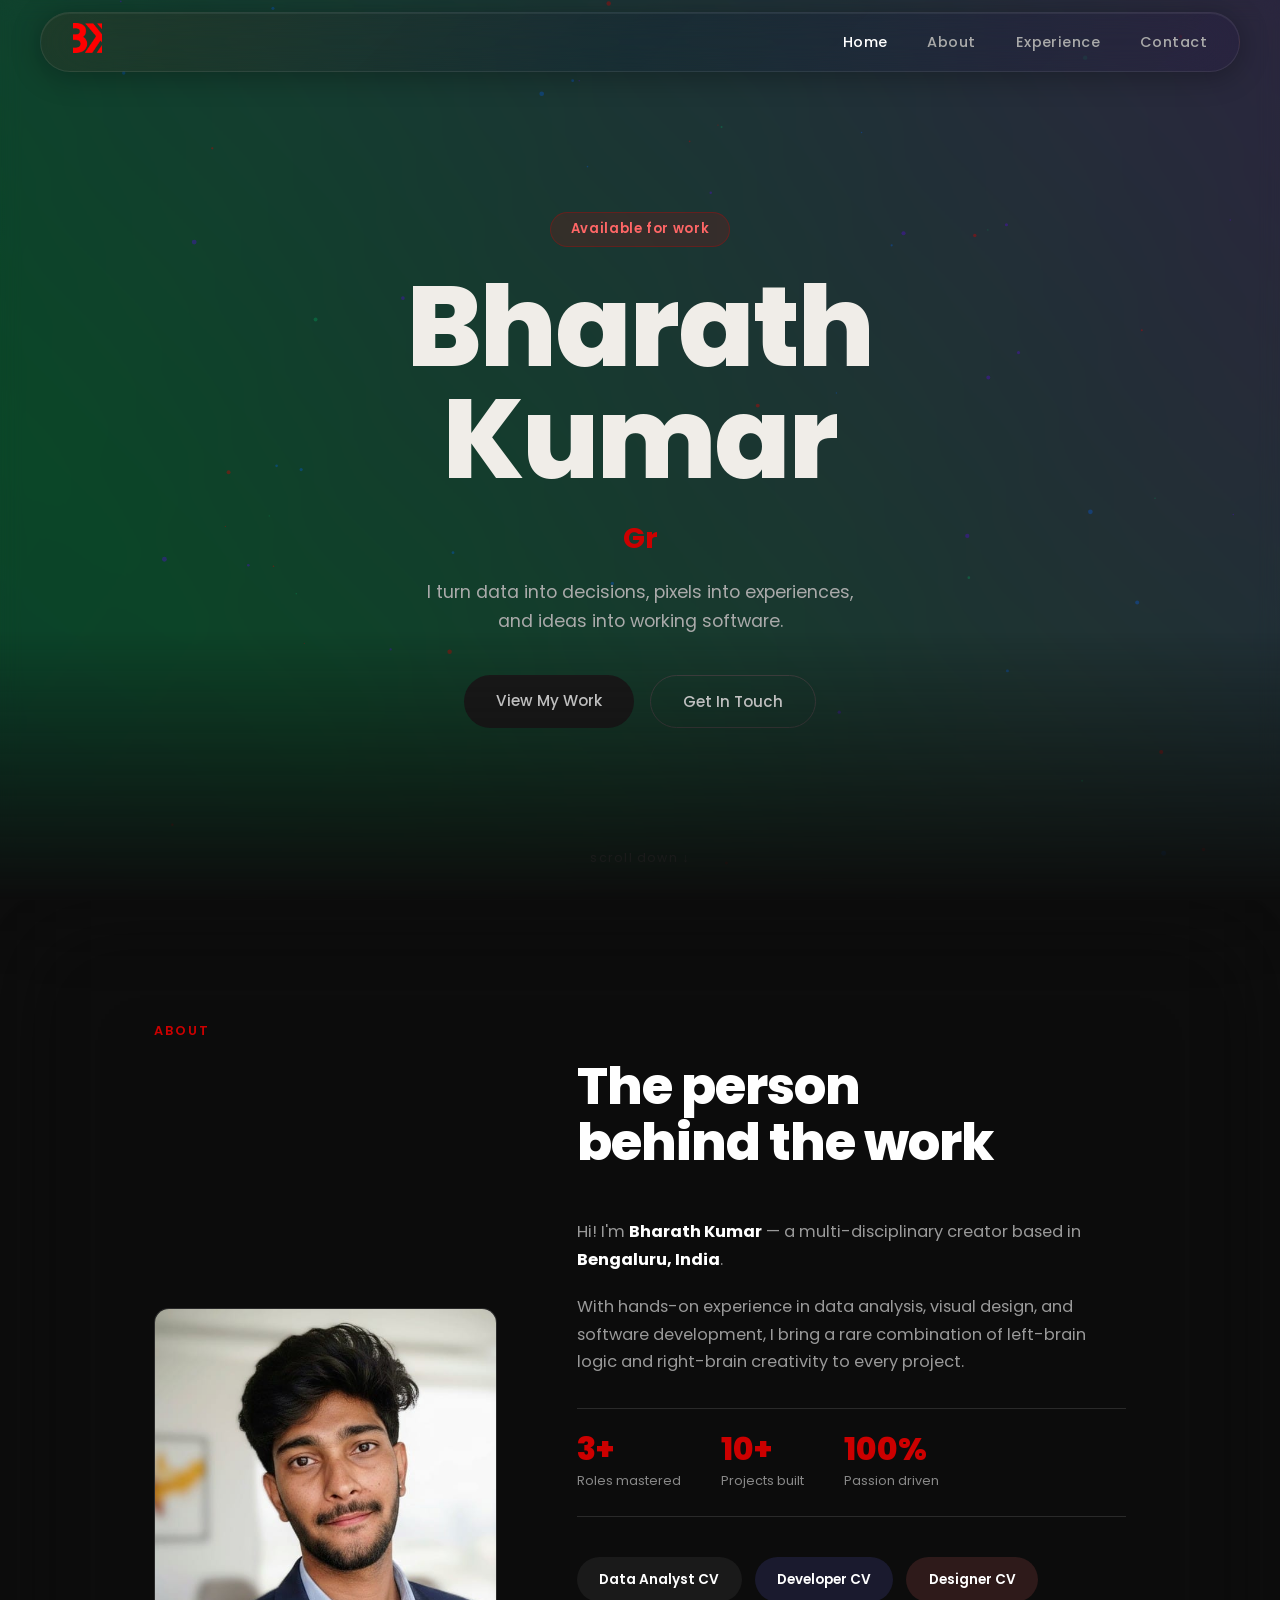
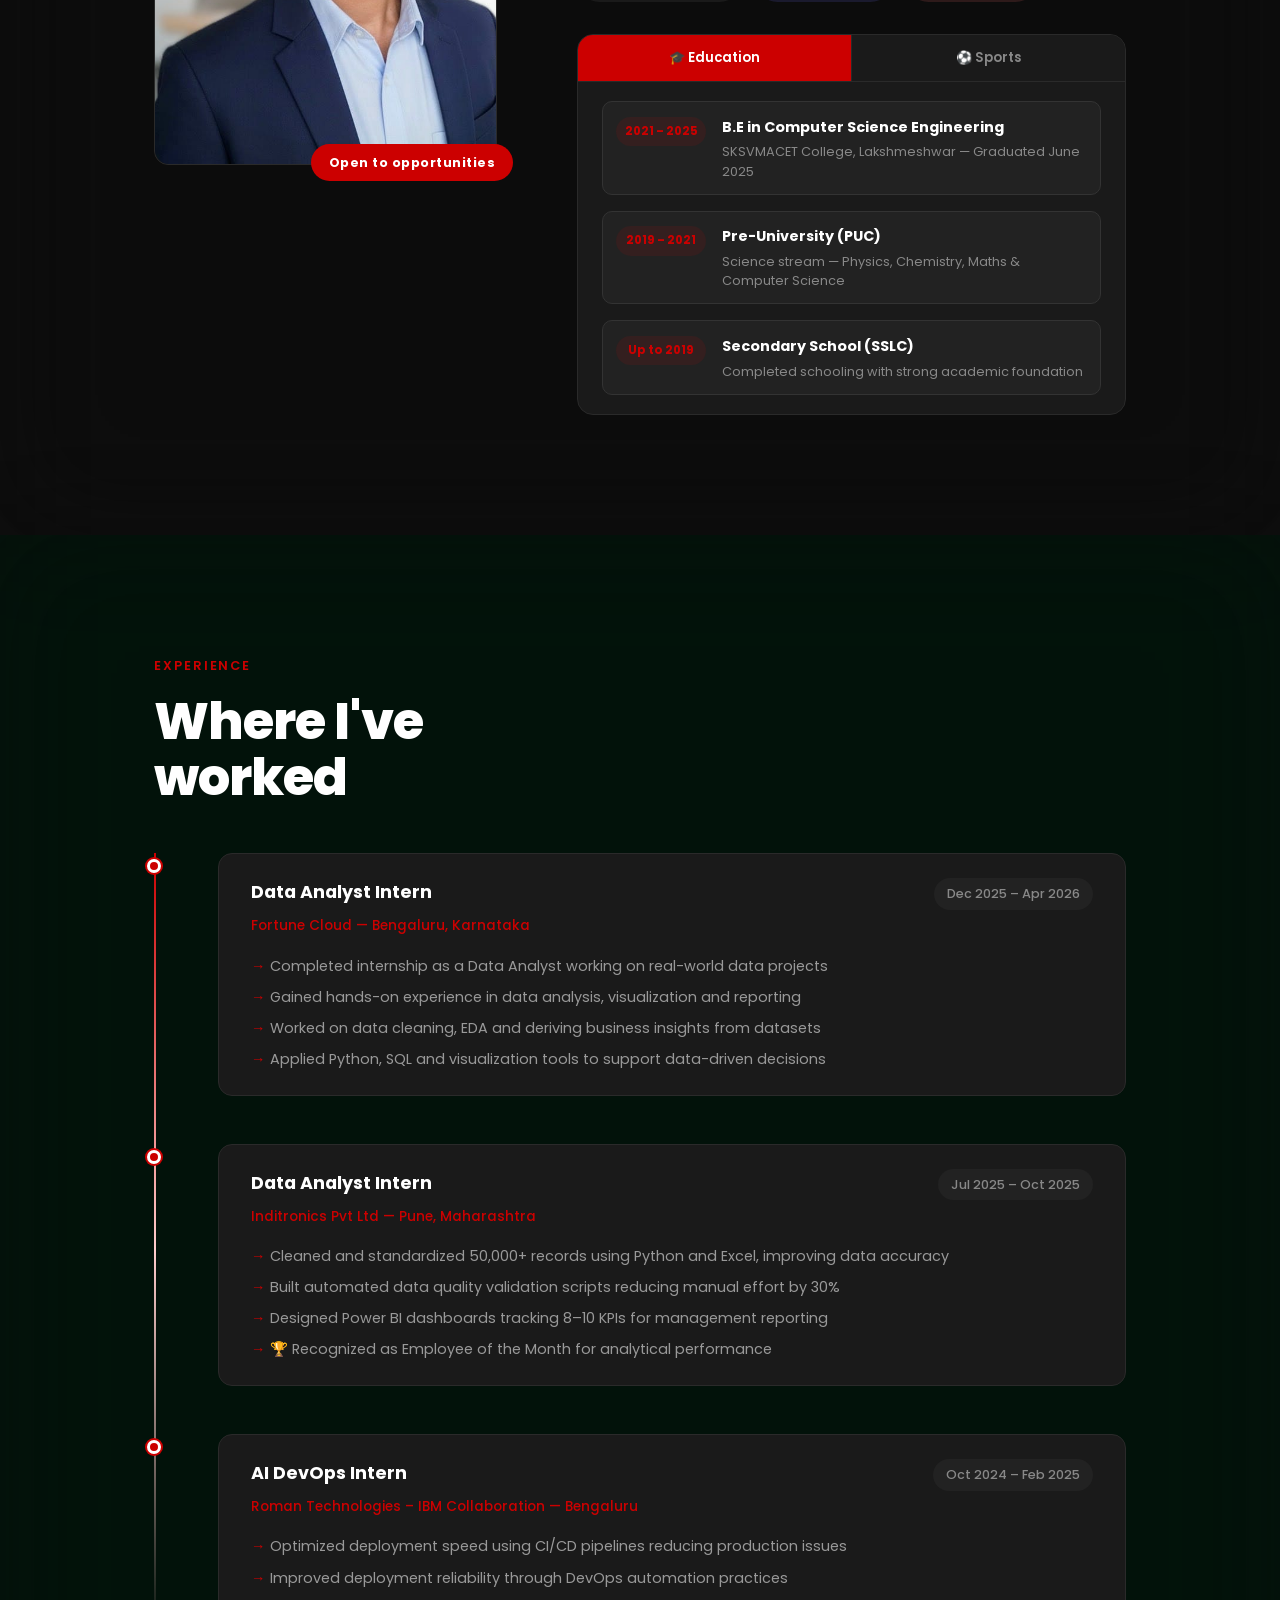
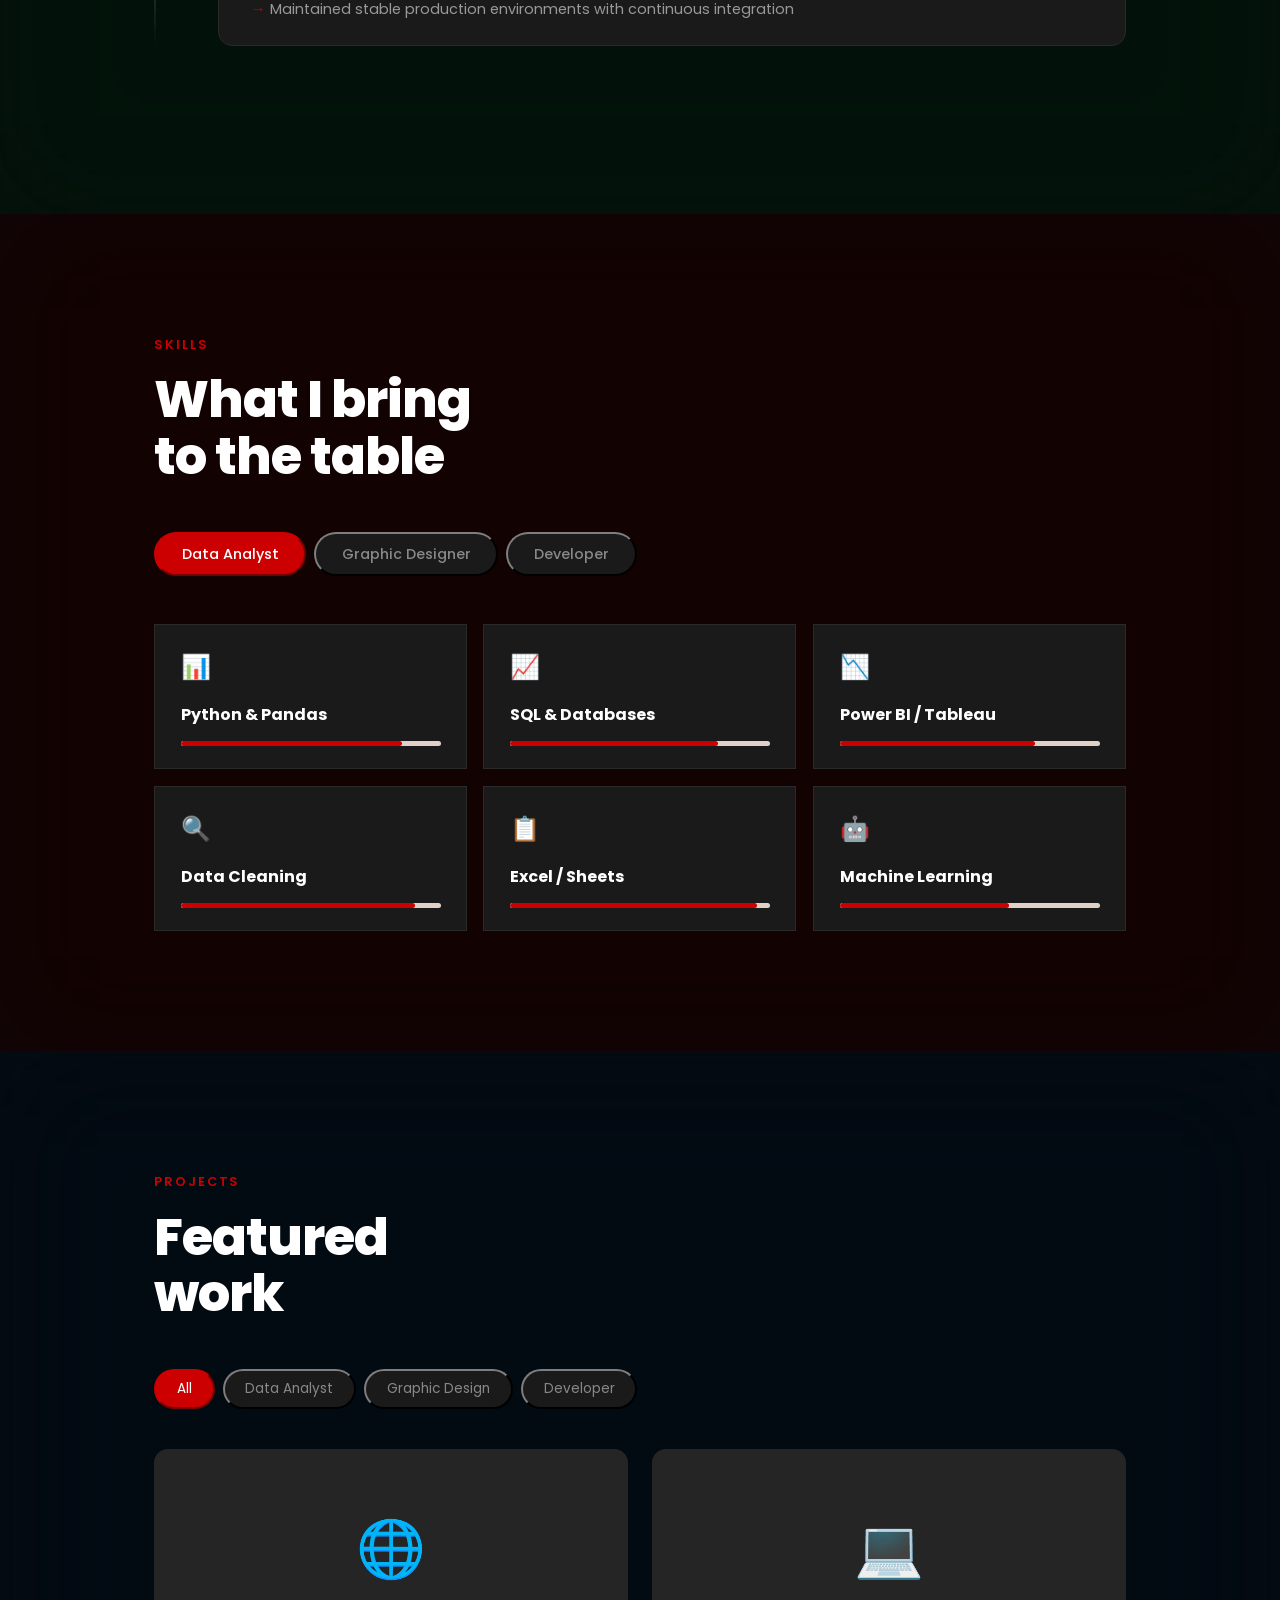
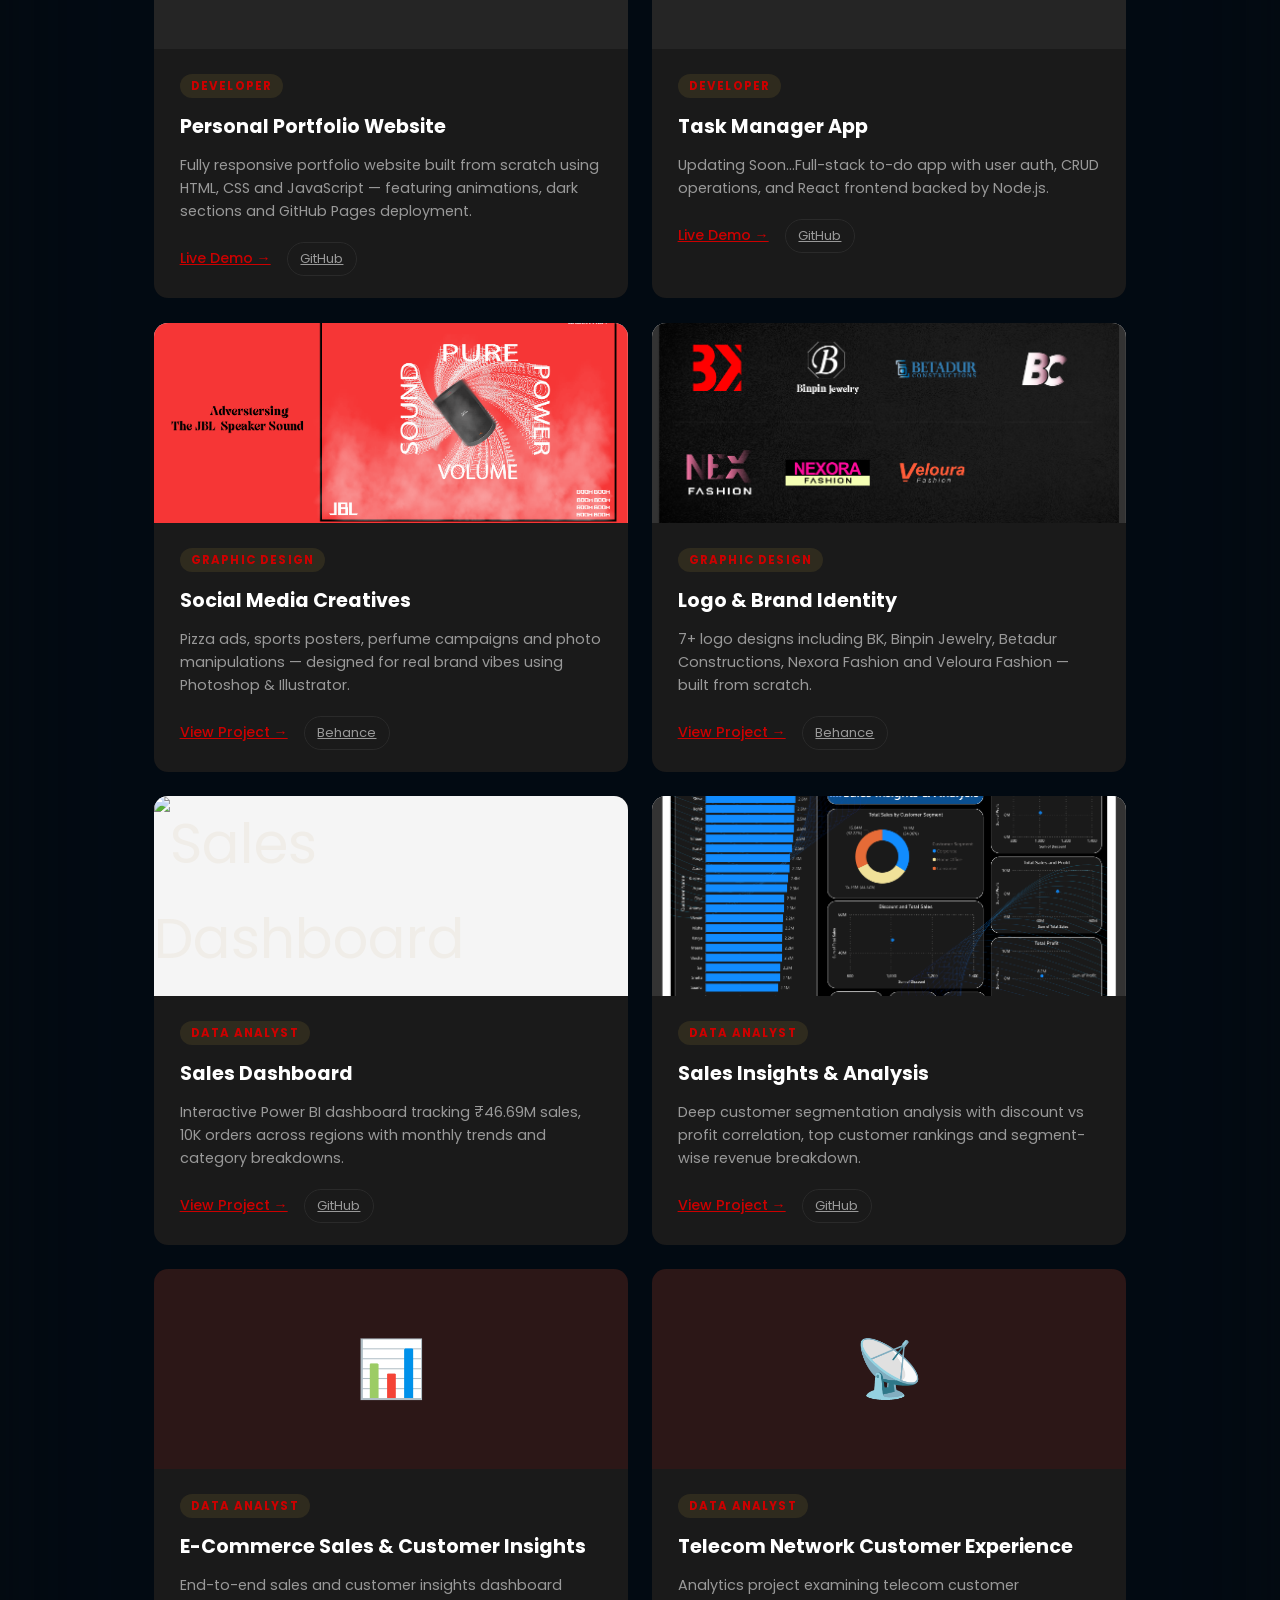
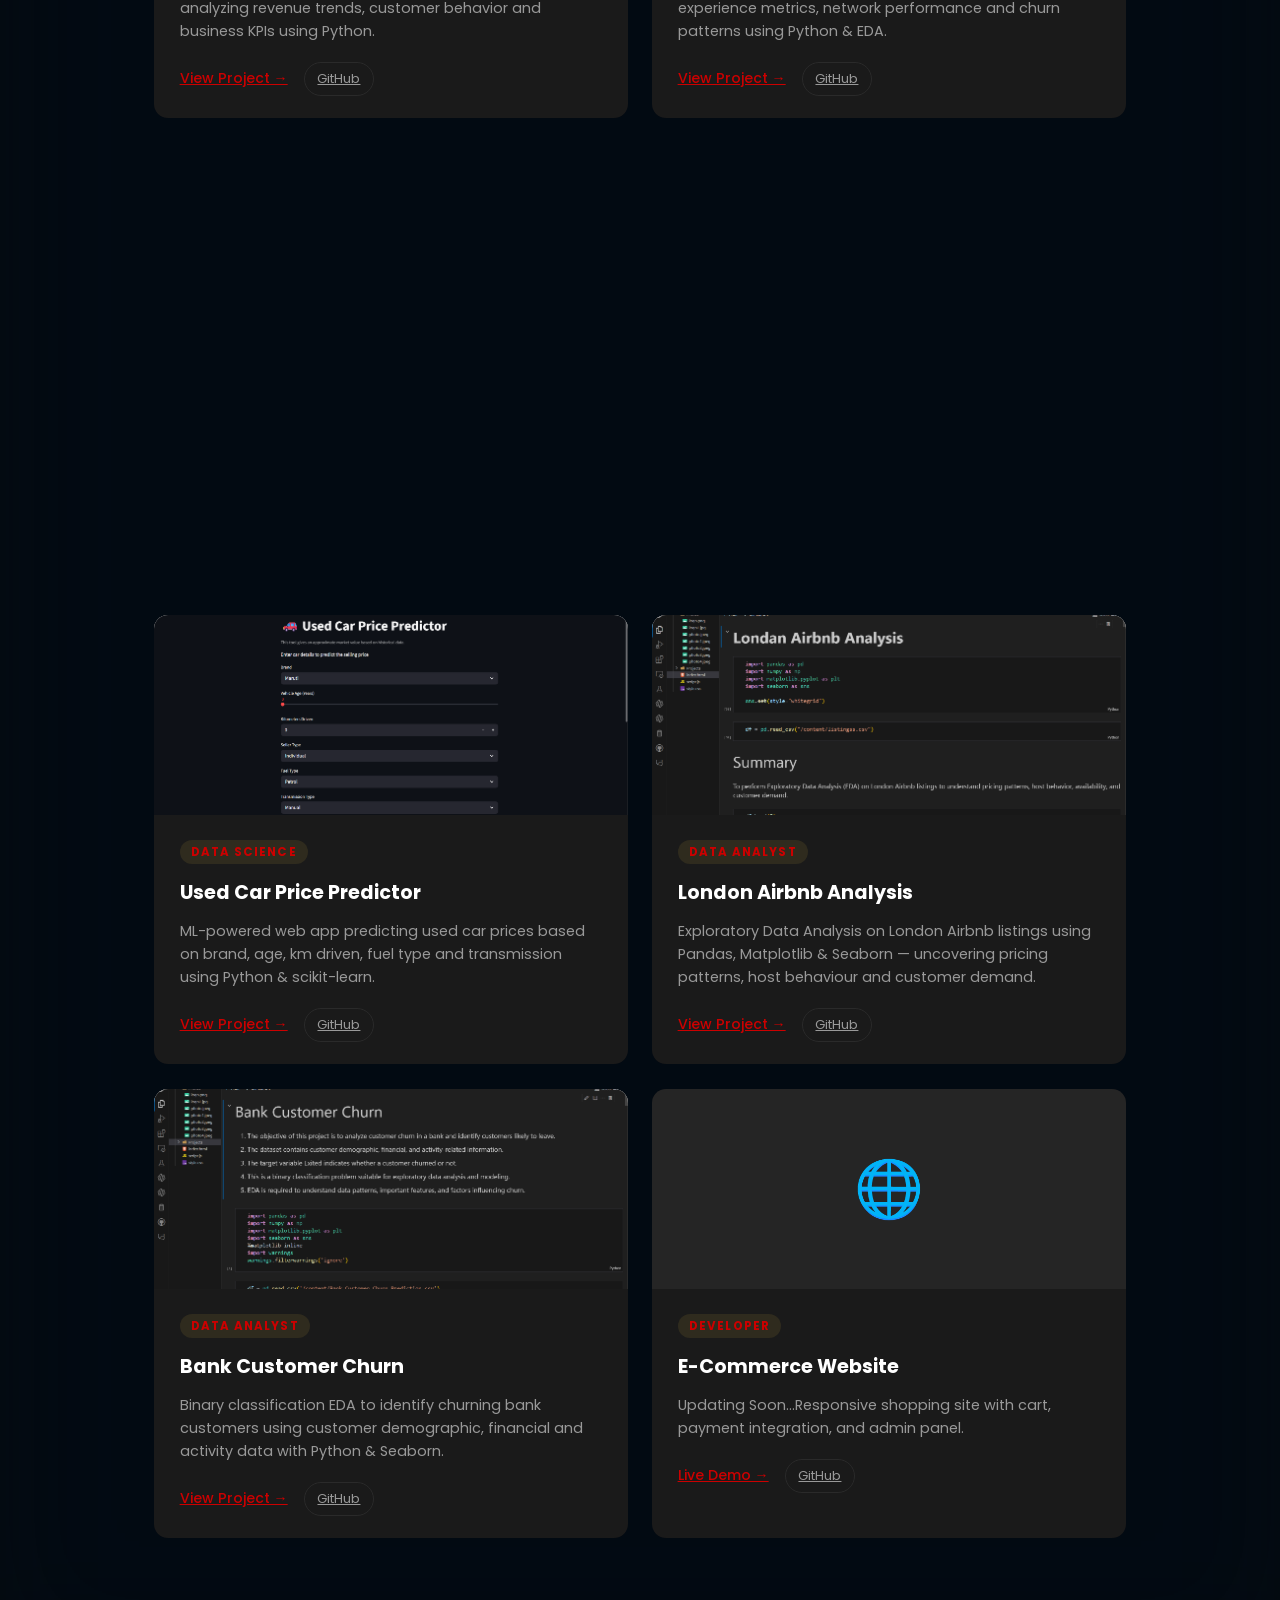
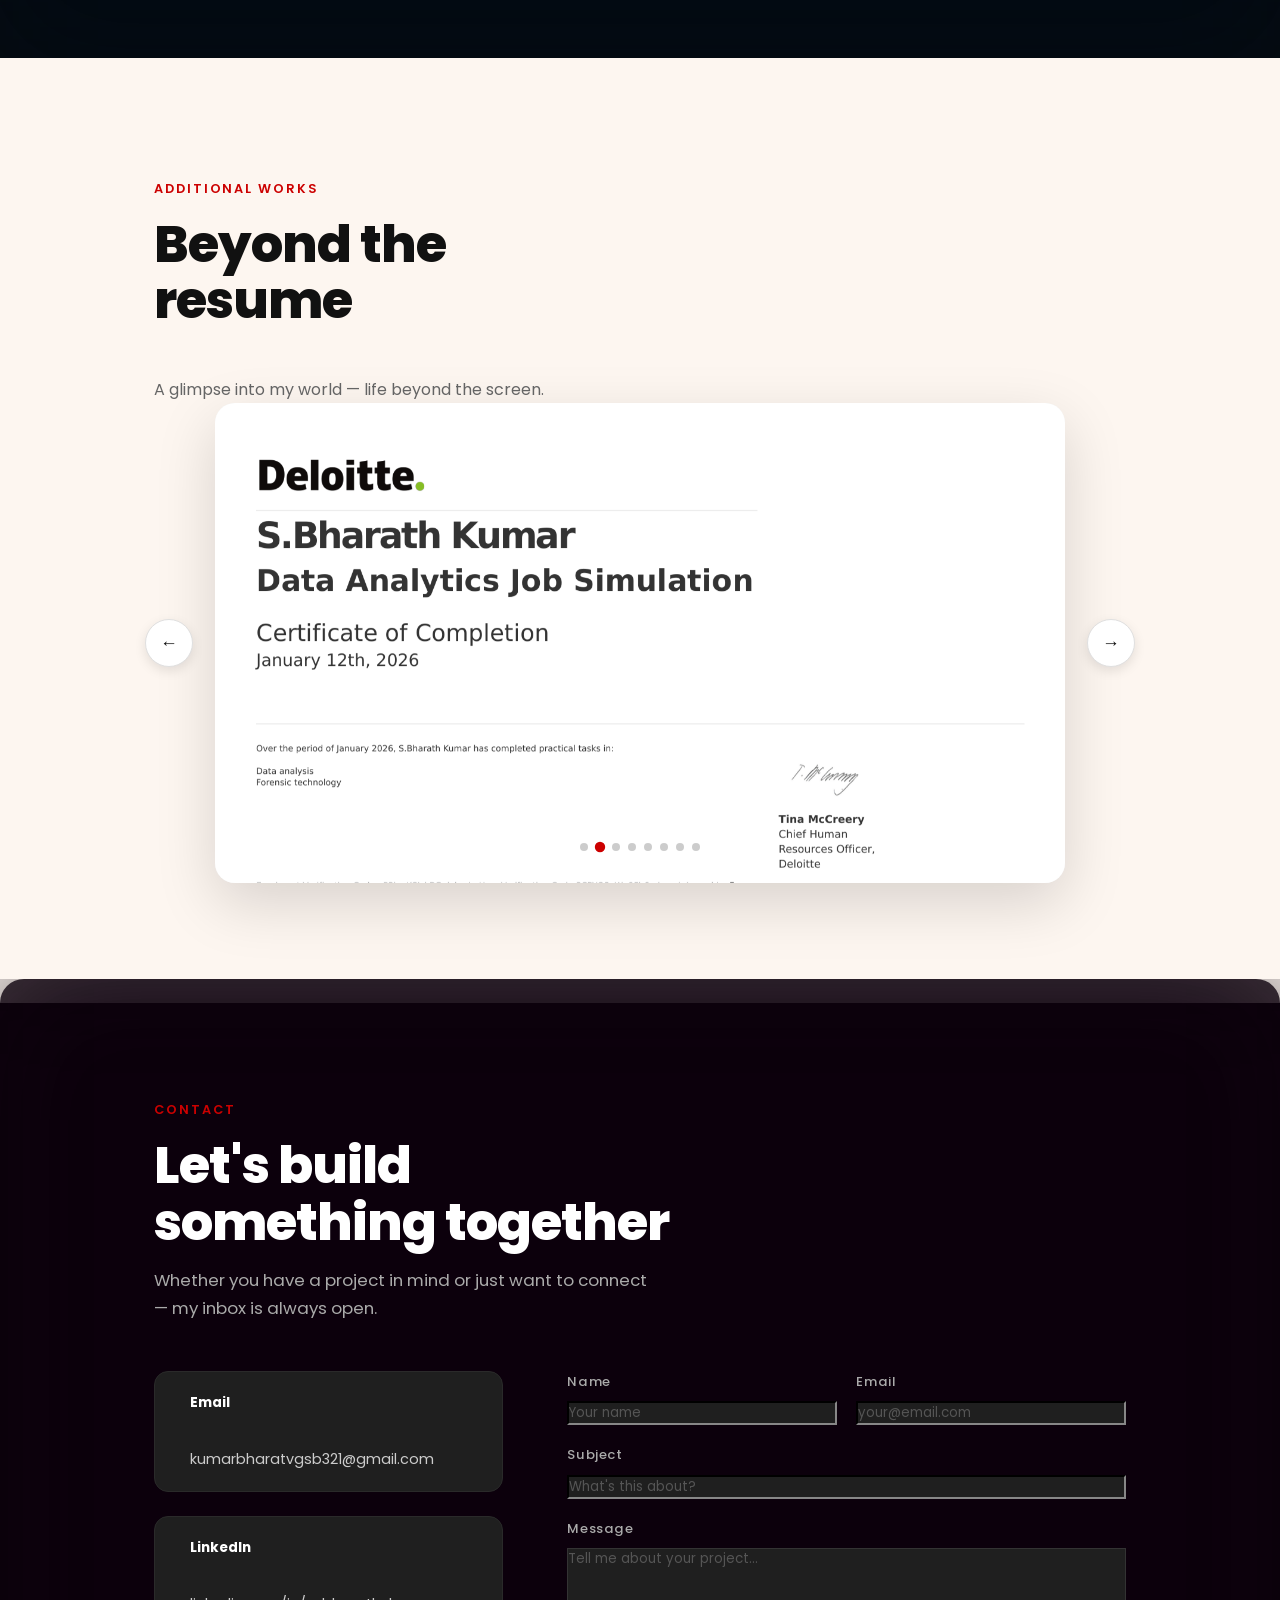
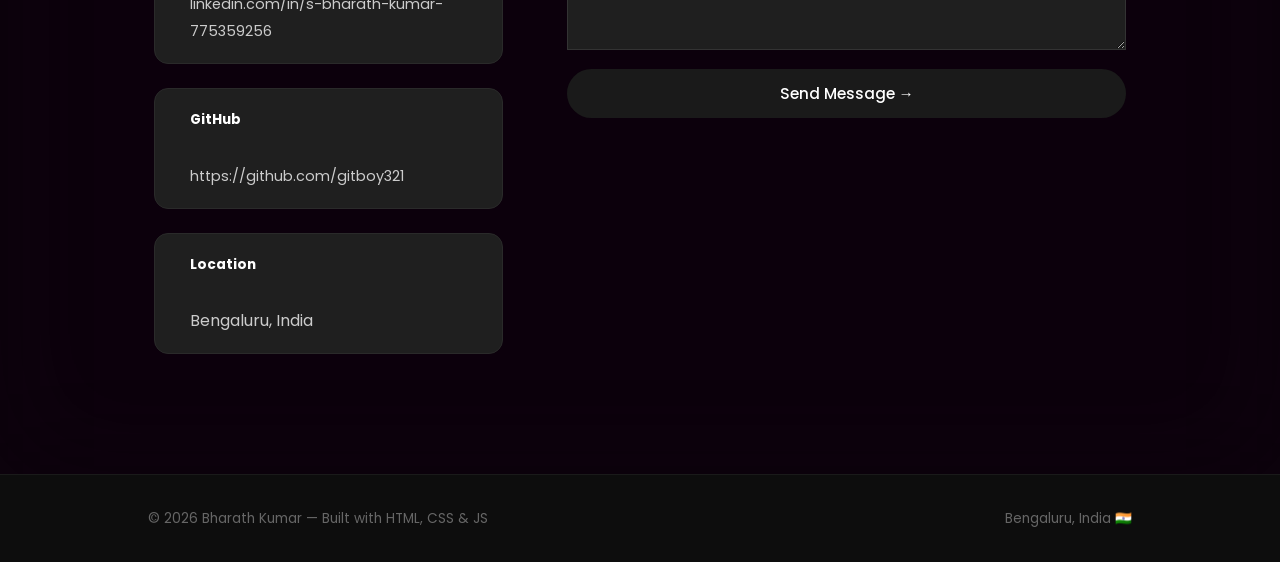
==== index.html @ ae4fe3fc "hero section enhanced with stats and tech stack" ====
<!DOCTYPE html>
<html lang="en">
<head>
  <meta charset="UTF-8" />
  <meta name="viewport" content="width=device-width, initial-scale=1.0"/>
  <title>Portfolio — Data Analyst · Graphic Designer · Developer</title>
  <link rel="preconnect" href="https://fonts.googleapis.com">
  <link href="https://fonts.googleapis.com/css2?family=Poppins:wght@300;400;500;600;700;800;900&display=swap" rel="stylesheet">
  <link rel="stylesheet" href="style.css" />
<!-- FAVICON -->
<link rel="icon" type="image/png" href="Photos/Bklogo.png">
<link rel="apple-touch-icon" href="Photos/Bklogo.png">

<!-- OPEN GRAPH META TAGS -->
<meta property="og:title" content="Bharath Kumar — Data Analyst | Developer | Designer">
<meta property="og:description" content="Portfolio of S. Bharath Kumar — Data Analyst, Graphic Designer and Software Developer based in Bengaluru, India.">
<meta property="og:image" content="https://gitboy321.github.io/my-portfolio/Photos/photo.jpeg">
<meta property="og:url" content="https://gitboy321.github.io/my-portfolio">
<meta property="og:type" content="website">
<meta name="twitter:card" content="summary_large_image">
<meta name="twitter:title" content="Bharath Kumar Portfolio">
<meta name="twitter:description" content="Data Analyst | Developer | Designer based in Bengaluru">
<meta name="twitter:image" content="https://gitboy321.github.io/my-portfolio/Photos/photo.jpeg">

<!-- GOOGLE ANALYTICS -->
<script async src="https://www.googletagmanager.com/gtag/js?id=G-XXXXXXXXXX"></script>
<script>
  window.dataLayer = window.dataLayer || [];
  function gtag(){dataLayer.push(arguments);}
  gtag('js', new Date());
  gtag('config', 'G-XXXXXXXXXX');
</script>

</head>
<body>

<!-- BACK TO TOP -->
<button class="back-to-top" id="backToTop" title="Back to top">↑</button>
  <!-- NAVBAR -->
  <nav class="navbar" id="navbar">
    <div class="nav-logo">
      <img loading="lazy" src="Photos/Bklogo.png" alt="BK Logo" class="nav-logo-img" />
      </div>
    <ul class="nav-links" id="navLinks">
      <li><a href="#home">Home</a></li>
      <li><a href="#about">About</a></li>
      <li><a href="#experience">Experience</a></li>
      <li><a href="#contact">Contact</a></li>
    </ul>
    <button class="hamburger" id="hamburger" aria-label="Toggle menu">
      <span></span><span></span><span></span>
    </button>
  </nav>

  <!-- HOME -->
  <section id="home" class="hero">
    <canvas id="particleCanvas" class="particle-canvas"></canvas>
    <div class="hero-content">
      <p class="hero-tag">Available for work</p>
      <h1 class="hero-name">Bharath Kumar</h1>
      <div class="role-slider">
        <span class="role-track">
          <span class="role-item active">Data Analyst</span>
          <span class="role-item">Graphic Designer</span>
          <span class="role-item">Software Developer</span>
        </span>
      </div>
      <p class="hero-desc">I turn data into decisions, pixels into experiences,<br>and ideas into working software.</p>
      <div class="hero-cta">
        <a href="#projects" class="btn btn-primary">View My Work</a>
        <a href="#contact" class="btn btn-outline">Get In Touch</a>
      </div>
    </div>
    <div class="hero-scroll-hint">scroll down ↓</div>
  </section>

  <!-- ABOUT -->
  <section id="about" class="about section">
    <div class="container">
      <div class="section-label">About</div>
      <div class="about-grid">
        <div class="about-photo-wrap">
            <div class="about-photo-placeholder">
                <img loading="lazy" src="Photos\photo.jpeg" alt="Bharath Kumar" />
              </div>
          <div class="about-badge">Open to opportunities</div>
        </div>
        <div class="about-text">
          <h2 class="section-title">The person<br>behind the work</h2>
          <p>Hi! I'm <strong>Bharath Kumar</strong> — a multi-disciplinary creator based in <strong>Bengaluru, India</strong>.</p>
          <p>With hands-on experience in data analysis, visual design, and software development, I bring a rare combination of left-brain logic and right-brain creativity to every project.</p>
          <div class="about-stats">
            <div class="stat"><span class="stat-num">3+</span><span class="stat-label">Roles mastered</span></div>
            <div class="stat"><span class="stat-num">10+</span><span class="stat-label">Projects built</span></div>
            <div class="stat"><span class="stat-num">100%</span><span class="stat-label">Passion driven</span></div>
          </div>
          <div class="resume-btns">
            <a href="resumes/S_Bharath_Kumar_Data_Analyst.pdf" class="btn btn-resume" download>
               Data Analyst CV
            </a>
            <a href="resumes/S.BharathKumar_Developer.pdf" class="btn btn-resume" download>
               Developer CV
            </a>
            <a href="resumes/Bharath_Designs_.pdf"class="btn btn-resume" download>
               Designer CV
          </a>
          </div>

          <!-- ABOUT SLIDER -->
<div class="about-slider">
  <div class="about-slider-tabs">
    <button class="aslide-btn active" data-slide="education">🎓 Education</button>
    <button class="aslide-btn" data-slide="sports">⚽ Sports</button>
  </div>

  <div class="aslide-content active" id="aslide-education">
    <div class="aslide-item">
      <span class="aslide-year">2021 – 2025</span>
      <div>
        <h4>B.E in Computer Science Engineering</h4>
        <p>SKSVMACET College, Lakshmeshwar — Graduated June 2025</p>
      </div>
    </div>
    <div class="aslide-item">
      <span class="aslide-year">2019 – 2021</span>
      <div>
        <h4>Pre-University (PUC)</h4>
        <p>Science stream — Physics, Chemistry, Maths & Computer Science</p>
      </div>
    </div>
    <div class="aslide-item">
      <span class="aslide-year">Up to 2019</span>
      <div>
        <h4>Secondary School (SSLC)</h4>
        <p>Completed schooling with strong academic foundation</p>
      </div>
    </div>
  </div>

  <div class="aslide-content" id="aslide-sports">
    <div class="aslide-item">
      <span class="aslide-icon">🏏</span>
      <div>
        <h4>Cricket</h4>
        <p>Passionate cricket player — love playing with friends and following IPL</p>
      </div>
    </div>
    <div class="aslide-item">
      <span class="aslide-icon">⚽</span>
      <div>
        <h4>Football</h4>
        <p>Enjoy playing football during college events and weekends</p>
      </div>
    </div>
    <div class="aslide-item">
      <span class="aslide-icon">🏃</span>
      <div>
        <h4>Fitness</h4>
        <p>Regular workout and staying active — believe in a healthy mind and body</p>
      </div>
    </div>
  </div>
  </div>
  </div>
  </div>
  </section>

<!-- EXPERIENCE -->
<section id="experience" class="experience section">
  <div class="container">
    <div class="section-label">Experience</div>
    <h2 class="section-title">Where I've<br>worked</h2>
    <div class="timeline">

      <div class="timeline-item">
        <div class="timeline-dot"></div>
        <div class="timeline-content">
          <div class="timeline-header">
            <div>
              <h3>Data Analyst Intern</h3>
              <span class="timeline-company">Fortune Cloud — Bengaluru, Karnataka</span>
            </div>
            <span class="timeline-date">Dec 2025 – Apr 2026</span>
          </div>
          <ul class="timeline-points">
            <li>Completed internship as a Data Analyst working on real-world data projects</li>
            <li>Gained hands-on experience in data analysis, visualization and reporting</li>
            <li>Worked on data cleaning, EDA and deriving business insights from datasets</li>
            <li>Applied Python, SQL and visualization tools to support data-driven decisions</li>
          </ul>
        </div>
      </div>

      <div class="timeline-item">
        <div class="timeline-dot"></div>
        <div class="timeline-content">
          <div class="timeline-header">
            <div>
              <h3>Data Analyst Intern</h3>
              <span class="timeline-company">Inditronics Pvt Ltd — Pune, Maharashtra</span>
            </div>
            <span class="timeline-date">Jul 2025 – Oct 2025</span>
          </div>
          <ul class="timeline-points">
            <li>Cleaned and standardized 50,000+ records using Python and Excel, improving data accuracy</li>
            <li>Built automated data quality validation scripts reducing manual effort by 30%</li>
            <li>Designed Power BI dashboards tracking 8–10 KPIs for management reporting</li>
            <li>🏆 Recognized as Employee of the Month for analytical performance</li>
          </ul>
        </div>
      </div>

      <div class="timeline-item">
        <div class="timeline-dot"></div>
        <div class="timeline-content">
          <div class="timeline-header">
            <div>
              <h3>AI DevOps Intern</h3>
              <span class="timeline-company">Roman Technologies – IBM Collaboration — Bengaluru</span>
            </div>
            <span class="timeline-date">Oct 2024 – Feb 2025</span>
          </div>
          <ul class="timeline-points">
            <li>Optimized deployment speed using CI/CD pipelines reducing production issues</li>
            <li>Improved deployment reliability through DevOps automation practices</li>
            <li>Maintained stable production environments with continuous integration</li>
          </ul>
        </div>
      </div>

    </div>
  </div>
</section>

  <!-- SKILLS -->
  <section id="skills" class="skills section">
    <div class="container">
      <div class="section-label">Skills</div>
      <h2 class="section-title">What I bring<br>to the table</h2>
      <div class="skills-tabs">
        <button class="tab-btn active" data-tab="analyst">Data Analyst</button>
        <button class="tab-btn" data-tab="designer">Graphic Designer</button>
        <button class="tab-btn" data-tab="developer">Developer</button>
      </div>

      <div class="tab-content active" id="tab-analyst">
        <div class="skills-grid">
          <div class="skill-card"><div class="skill-icon">📊</div><h4>Python & Pandas</h4><div class="skill-bar"><div class="skill-fill" style="--pct:85%"></div></div></div>
          <div class="skill-card"><div class="skill-icon">📈</div><h4>SQL & Databases</h4><div class="skill-bar"><div class="skill-fill" style="--pct:80%"></div></div></div>
          <div class="skill-card"><div class="skill-icon">📉</div><h4>Power BI / Tableau</h4><div class="skill-bar"><div class="skill-fill" style="--pct:75%"></div></div></div>
          <div class="skill-card"><div class="skill-icon">🔍</div><h4>Data Cleaning</h4><div class="skill-bar"><div class="skill-fill" style="--pct:90%"></div></div></div>
          <div class="skill-card"><div class="skill-icon">📋</div><h4>Excel / Sheets</h4><div class="skill-bar"><div class="skill-fill" style="--pct:95%"></div></div></div>
          <div class="skill-card"><div class="skill-icon">🤖</div><h4>Machine Learning</h4><div class="skill-bar"><div class="skill-fill" style="--pct:65%"></div></div></div>
        </div>
      </div>

      <div class="tab-content" id="tab-designer">
        <div class="skills-grid">
          <div class="skill-card"><div class="skill-icon">🎨</div><h4>Figma</h4><div class="skill-bar"><div class="skill-fill" style="--pct:90%"></div></div></div>
          <div class="skill-card"><div class="skill-icon">✏️</div><h4>Adobe Illustrator</h4><div class="skill-bar"><div class="skill-fill" style="--pct:80%"></div></div></div>
          <div class="skill-card"><div class="skill-icon">🖼️</div><h4>Photoshop</h4><div class="skill-bar"><div class="skill-fill" style="--pct:75%"></div></div></div>
          <div class="skill-card"><div class="skill-icon">🎬</div><h4>After Effects</h4><div class="skill-bar"><div class="skill-fill" style="--pct:60%"></div></div></div>
          <div class="skill-card"><div class="skill-icon">🖋️</div><h4>Typography</h4><div class="skill-bar"><div class="skill-fill" style="--pct:85%"></div></div></div>
          <div class="skill-card"><div class="skill-icon">📐</div><h4>UI/UX Design</h4><div class="skill-bar"><div class="skill-fill" style="--pct:80%"></div></div></div>
        </div>
      </div>

      <div class="tab-content" id="tab-developer">
        <div class="skills-grid">
          <div class="skill-card"><div class="skill-icon">💻</div><h4>HTML / CSS / JS</h4><div class="skill-bar"><div class="skill-fill" style="--pct:90%"></div></div></div>
          <div class="skill-card"><div class="skill-icon">⚛️</div><h4>React.js</h4><div class="skill-bar"><div class="skill-fill" style="--pct:75%"></div></div></div>
          <div class="skill-card"><div class="skill-icon">🐍</div><h4>Python</h4><div class="skill-bar"><div class="skill-fill" style="--pct:85%"></div></div></div>
          <div class="skill-card"><div class="skill-icon">🗃️</div><h4>Git & GitHub</h4><div class="skill-bar"><div class="skill-fill" style="--pct:80%"></div></div></div>
          <div class="skill-card"><div class="skill-icon">🌐</div><h4>REST APIs</h4><div class="skill-bar"><div class="skill-fill" style="--pct:70%"></div></div></div>
          <div class="skill-card"><div class="skill-icon">🛢️</div><h4>MySQL / MongoDB</h4><div class="skill-bar"><div class="skill-fill" style="--pct:72%"></div></div></div>
        </div>
      </div>
    </div>
  </section>

  <!-- PROJECTS -->
  <section id="projects" class="projects section">
    <div class="container">
      <div class="section-label">Projects</div>
      <h2 class="section-title">Featured<br>work</h2>
      <div class="projects-filter">
        <button class="filter-btn active" data-filter="all">All</button>
        <button class="filter-btn" data-filter="analyst">Data Analyst</button>
        <button class="filter-btn" data-filter="designer">Graphic Design</button>
        <button class="filter-btn" data-filter="developer">Developer</button>
      </div>
      <div class="projects-grid">

        <div class="project-card" data-cat="developer">
          <div class="project-thumb dev-thumb">🌐</div>
          <div class="project-info">
            <span class="project-tag">Developer</span>
            <h3>Personal Portfolio Website</h3>
            <p>Fully responsive portfolio website built from scratch using HTML, CSS and JavaScript — featuring animations, dark sections and GitHub Pages deployment.</p>
            <div class="project-links">
              <a href="https://gitboy321.github.io/my-portfolio" class="plink" target="_blank">Live Demo →</a>
              <a href="https://github.com/gitboy321/my-portfolio" class="plink-gh" target="_blank">GitHub</a>
            </div>
          </div>
        </div>

        <div class="project-card" data-cat="developer">
          <div class="project-thumb dev-thumb">💻</div>
          <div class="project-info">
            <span class="project-tag">Developer</span>
            <h3>Task Manager App</h3>
            <p>Updating Soon...Full-stack to-do app with user auth, CRUD operations, and React frontend backed by Node.js.</p>
            <div class="project-links">
              <a href="#" class="plink">Live Demo →</a>
              <a href="#" class="plink-gh">GitHub</a>
            </div>
          </div>
        </div>

        <div class="project-card" data-cat="designer">
          <div class="project-thumb">
            <img loading="lazy" src="Photos/desg.png" alt="Social Media Designs" />
          </div>
          <div class="project-info">
            <span class="project-tag">Graphic Design</span>
            <h3>Social Media Creatives</h3>
            <p>Pizza ads, sports posters, perfume campaigns and photo manipulations — designed for real brand vibes using Photoshop & Illustrator.</p>
            <div class="project-links">
              <a href="#" class="plink">View Project →</a>
              <a href="#" class="plink-gh">Behance</a>
            </div>
          </div>
        </div>
        
        <div class="project-card" data-cat="designer">
          <div class="project-thumb">
            <img loading="lazy" src="Projects/Logos.png" alt="Logo Designs" />
          </div>
          <div class="project-info">
            <span class="project-tag">Graphic Design</span>
            <h3>Logo & Brand Identity</h3>
            <p>7+ logo designs including BK, Binpin Jewelry, Betadur Constructions, Nexora Fashion and Veloura Fashion — built from scratch.</p>
            <div class="project-links">
              <a href="#" class="plink">View Project →</a>
              <a href="#" class="plink-gh">Behance</a>
            </div>
          </div>
        </div>

        <div class="project-card" data-cat="analyst">
          <div class="project-thumb">
            <img loading="lazy" src="Projects/sales-dashboard.png" alt="Sales Dashboard" />
          </div>
          <div class="project-info">
            <span class="project-tag">Data Analyst</span>
            <h3>Sales Dashboard</h3>
            <p>Interactive Power BI dashboard tracking ₹46.69M sales, 10K orders across regions with monthly trends and category breakdowns.</p>
            <div class="project-links">
              <a href="https://github.com/gitboy321/Sales-Performance-EDA-Project" class="plink">View Project →</a>
              <a href="https://github.com/gitboy321/Sales-Performance-EDA-Project" class="plink-gh">GitHub</a>
            </div>
          </div>
        </div>
        
        <div class="project-card" data-cat="analyst">
          <div class="project-thumb">
            <img loading="lazy" src="Projects/sales-insights.png" alt="Sales Insights" />
          </div>
          <div class="project-info">
            <span class="project-tag">Data Analyst</span>
            <h3>Sales Insights & Analysis</h3>
            <p>Deep customer segmentation analysis with discount vs profit correlation, top customer rankings and segment-wise revenue breakdown.</p>
            <div class="project-links">
              <a href="https://github.com/gitboy321/Sales-Performance-EDA-Project" class="plink">View Project →</a>
              <a href="https://github.com/gitboy321/Sales-Performance-EDA-Project" class="plink-gh">GitHub</a>
            </div>
          </div>
        </div>
        
        <div class="project-card" data-cat="analyst">
          <div class="project-thumb analyst-thumb">📊</div>
          <div class="project-info">
            <span class="project-tag">Data Analyst</span>
            <h3>E-Commerce Sales & Customer Insights</h3>
            <p>End-to-end sales and customer insights dashboard analyzing revenue trends, customer behavior and business KPIs using Python.</p>
            <div class="project-links">
              <a href="https://github.com/gitboy321/E-Commerce-Sales-and-Customer-Insights-Dashboard" class="plink" target="_blank">View Project →</a>
              <a href="https://github.com/gitboy321/E-Commerce-Sales-and-Customer-Insights-Dashboard" class="plink-gh" target="_blank">GitHub</a>
            </div>
          </div>
        </div>
        
        <div class="project-card" data-cat="analyst">
          <div class="project-thumb analyst-thumb">📡</div>
          <div class="project-info">
            <span class="project-tag">Data Analyst</span>
            <h3>Telecom Network Customer Experience</h3>
            <p>Analytics project examining telecom customer experience metrics, network performance and churn patterns using Python & EDA.</p>
            <div class="project-links">
              <a href="https://github.com/gitboy321/Telecom-Network-Customer-Experience-Analytics" class="plink" target="_blank">View Project →</a>
              <a href="https://github.com/gitboy321/Telecom-Network-Customer-Experience-Analytics" class="plink-gh" target="_blank">GitHub</a>
            </div>
          </div>
        </div>
        
        <div class="project-card" data-cat="analyst">
          <div class="project-thumb analyst-thumb">💰</div>
          <div class="project-info">
            <span class="project-tag">Data Analyst</span>
            <h3>Customer Revenue Risk & Retention</h3>
            <p>Comprehensive analytics on customer revenue risk, retention strategies and churn prediction using Python and data visualization.</p>
            <div class="project-links">
              <a href="https://github.com/gitboy321/Customer-Revenue-Risk-Retention-Analytics-Project" class="plink" target="_blank">View Project →</a>
              <a href="https://github.com/gitboy321/Customer-Revenue-Risk-Retention-Analytics-Project" class="plink-gh" target="_blank">GitHub</a>
            </div>
          </div>
        </div>

        <div class="project-card" data-cat="analyst">
          <div class="project-thumb">
            <img loading="lazy" src="Projects/hospital-dashboard.png" alt="Hospital Dashboard" />
          </div>
          <div class="project-info">
            <span class="project-tag">Data Analyst</span>
            <h3>Hospital Care Dashboard</h3>
            <p>Healthcare analytics dashboard showing 352K revenue, department-wise billing, patient payment status and disease cost analysis.</p>
            <div class="project-links">
              <a href="https://github.com/gitboy321/Health_care-Project-" class="plink">View Project →</a>
              <a href="https://github.com/gitboy321/Health_care-Project-" class="plink-gh">GitHub</a>
            </div>
          </div>
        </div>
        <div class="project-card" data-cat="analyst">
          <div class="project-thumb">
            <img loading="lazy" src="Projects/car-predictor.png" alt="Used Car Price Predictor" />
          </div>
          <div class="project-info">
            <span class="project-tag">Data Science</span>
            <h3>Used Car Price Predictor</h3>
            <p>ML-powered web app predicting used car prices based on brand, age, km driven, fuel type and transmission using Python & scikit-learn.</p>
            <div class="project-links">
              <a href="https://github.com/gitboy321/Used-Car-Price-Predictor" class="plink">View Project →</a>
              <a href="https://github.com/gitboy321/Used-Car-Price-Predictor" class="plink-gh">GitHub</a>
            </div>
          </div>
        </div>

        <div class="project-card" data-cat="analyst">
          <div class="project-thumb">
            <img loading="lazy" src="Projects/airbnb.png" alt="London Airbnb Analysis" />
          </div>
          <div class="project-info">
            <span class="project-tag">Data Analyst</span>
            <h3>London Airbnb Analysis</h3>
            <p>Exploratory Data Analysis on London Airbnb listings using Pandas, Matplotlib & Seaborn — uncovering pricing patterns, host behaviour and customer demand.</p>
            <div class="project-links">
              <a href="https://github.com/gitboy321/London_Airbnb" class="plink">View Project →</a>
              <a href="https://github.com/gitboy321/London_Airbnb" class="plink-gh">GitHub</a>
            </div>
          </div>
        </div>
        
        <div class="project-card" data-cat="analyst">
          <div class="project-thumb">
            <img loading="lazy" src="Projects/bank-churn.png" alt="Bank Customer Churn" />
          </div>
          <div class="project-info">
            <span class="project-tag">Data Analyst</span>
            <h3>Bank Customer Churn</h3>
            <p>Binary classification EDA to identify churning bank customers using customer demographic, financial and activity data with Python & Seaborn.</p>
            <div class="project-links">
              <a href="https://github.com/gitboy321/BankCustomerChurn" class="plink">View Project →</a>
              <a href="https://github.com/gitboy321/BankCustomerChurn" class="plink-gh">GitHub</a>
            </div>
          </div>
        </div>

        <div class="project-card" data-cat="developer">
          <div class="project-thumb dev-thumb">🌐</div>
          <div class="project-info">
            <span class="project-tag">Developer</span>
            <h3>E-Commerce Website</h3>
            <p>Updating Soon...Responsive shopping site with cart, payment integration, and admin panel.</p>
            <div class="project-links">
              <a href="#" class="plink">Live Demo →</a>
              <a href="#" class="plink-gh">GitHub</a>
            </div>
          </div>
        </div>
          </div>
        </div>

      </div>
    </div>
  </section>

<!-- ADDITIONAL WORKS -->
<section id="additional" class="additional section">
  <div class="container">
    <div class="section-label">Additional Works</div>
    <h2 class="section-title">Beyond the<br>resume</h2>
    <p class="additional-sub">A glimpse into my world — life beyond the screen.</p>
  </div>

  <div class="slideshow-wrap">
    <div class="slideshow" id="slideshow">
      <div class="slide active">
        <img loading="lazy" src="certificate/cert1.png" alt="Photo 1" />
        <div class="slide-caption"></div>
      </div>
      <div class="slide">
        <img loading="lazy" src="certificate/cert2.png" alt="Photo 2" />
        <div class="slide-caption"></div>
      </div>
      <div class="slide">
        <img loading="lazy" src="certificate/cert3.png" alt="Photo 3" />
        <div class="slide-caption"></div>
      </div>
      <div class="slide">
        <img loading="lazy" src="certificate/cert4.png" alt="Photo 4" />
        <div class="slide-caption"></div>
      </div>

      <div class="slide">
        <img loading="lazy" src="certificate/cert6.png" alt="Photo 4" />
        <div class="slide-caption"></div>
      </div>

      <div class="slide">
        <img loading="lazy" src="certificate/cert7.png" alt="Photo 4" />
        <div class="slide-caption"></div>
      </div>
      <div class="slide">
        <img loading="lazy" src="certificate/cert8.png" alt="Photo 4" />
        <div class="slide-caption"></div>
      </div>

      <div class="slide">
        <img loading="lazy" src="certificate/cert5.png" alt="Photo 5" />
        <div class="slide-caption"></div>
      </div>
    </div>

    <!-- Controls -->
    <button class="slide-btn slide-prev" id="slidePrev">&#8592;</button>
    <button class="slide-btn slide-next" id="slideNext">&#8594;</button>

    <!-- Dots -->
    <div class="slide-dots" id="slideDots"></div>
  </div>
</section>

  <!-- CONTACT -->
  <section id="contact" class="contact section">
    <div class="container">
      <div class="section-label">Contact</div>
      <h2 class="section-title">Let's build<br>something together</h2>
      <p class="contact-sub">Whether you have a project in mind or just want to connect — my inbox is always open.</p>
      <div class="contact-layout">
        <div class="contact-info">
          <div class="contact-item">
            <span class="ci-icon"></span>
            <div><strong>Email</strong><br><a href="mailto:you@email.com">kumarbharatvgsb321@gmail.com</a></div>
          </div>
          <div class="contact-item">
            <span class="ci-icon"></span>
            <div><strong>LinkedIn</strong><br><a href="https://www.linkedin.com/in/s-bharath-kumar-775359256" target="_blank">linkedin.com/in/s-bharath-kumar-775359256</a></div>
          </div>
          <div class="contact-item">
            <span class="ci-icon"></span>
            <div><strong>GitHub</strong><br><a href="https://github.com/gitboy321" target="_blank">https://github.com/gitboy321</a></div>
          </div>
          <div class="contact-item">
            <span class="ci-icon"></span>
            <div><strong>Location</strong><br>Bengaluru, India</div>
          </div>
        </div>
        <form class="contact-form" id="contactForm" action="https://formspree.io/f/xzdkjqyq" method="POST">
          <div class="form-row">
            <div class="form-group">
              <label>Name</label>
              <input type="text" placeholder="Your name" required name="name" />
            </div>
            <div class="form-group">
              <label>Email</label>
              <input type="email" placeholder="your@email.com" required name="email" />
            </div>
          </div>
          <div class="form-group">
            <label>Subject</label>
            <input type="text" placeholder="What's this about?" name="subject" />
          </div>
          <div class="form-group">
            <label>Message</label>
            <textarea rows="5" placeholder="Tell me about your project..." required name="message"></textarea>
          </div>
          <button type="submit" class="btn btn-primary">Send Message →</button>
          <div class="form-success" id="formSuccess">✅ Message sent! I'll get back to you soon.</div>
        </form>
      </div>
    </div>
  </section>

  <!-- FOOTER -->
  <footer class="footer">
    <div class="container">
      <span>© 2026 Bharath Kumar — Built with HTML, CSS & JS</span>
      <span>Bengaluru, India 🇮🇳</span>
    </div>
  </footer>
  <script src="script.js"></script>
</body>
</html>
---- style.css ----
/* RESET & BASE */
html {
  scroll-behavior: smooth;
  scroll-padding-top: 70px;
}

* {
  transition: background-color 0.3s ease, border-color 0.3s ease, box-shadow 0.3s ease;
}
*, *::before, *::after { box-sizing: border-box; margin: 0; padding: 0; }
* {
  font-family: 'Poppins', sans-serif;
}

:root {
  --bg: #0d0d0d;
  --bg2: #111111;
  --bg3: #161616;
  --surface: #1a1a1a;
  --border: #2a2a2a;
  --text: #f0ede8;
  --muted: #999999;
  --accent: #cc0000;
  --accent2: #4ecdc4;
  --font-display: 'Poppins', sans-serif;
  --font-body: 'Poppins', sans-serif;
  --radius: 14px;
  --transition: 0.3s ease;
}

html { scroll-behavior: smooth; }

body {
  width: 100%;
  max-width: 100%;
  overflow-x: hidden;
}
body {
  background: #0d0d0d !important;
  color: #f0ede8 !important;
  background-image:
    radial-gradient(ellipse at top left, rgba(204,0,0,0.15) 0%, transparent 50%),
    radial-gradient(ellipse at bottom right, rgba(0,50,200,0.1) 0%, transparent 50%),
    radial-gradient(ellipse at center, rgba(0,150,100,0.08) 0%, transparent 60%),
    radial-gradient(ellipse at top right, rgba(150,0,200,0.1) 0%, transparent 50%) !important;
  background-attachment: fixed !important;
  font-family: 'Poppins', sans-serif;
  font-size: 16px;
  line-height: 1.7;
  overflow-x: hidden;
  position: relative;
}

body {
  background: #0d0d0d;
  color: #f0ede8;
  font-family: 'Poppins', sans-serif;
  font-size: 16px;
  line-height: 1.7;
  overflow-x: hidden;
}

@keyframes gradientShift {
  0%   { background-position: 0% 50%; }
  25%  { background-position: 100% 50%; }
  50%  { background-position: 100% 0%; }
  75%  { background-position: 0% 100%; }
  100% { background-position: 0% 50%; }
}

/* NAVBAR */
.navbar {
  position: fixed;
  top: 12px;
  left: 50%;
  transform: translateX(-50%);
  width: calc(100% - 40px);
  max-width: 1200px;
  z-index: 1000;
  display: flex;
  align-items: center;
  justify-content: space-between;
  padding: 0 2rem;
  height: 60px;
  background: linear-gradient(
    135deg,
    rgba(204, 0, 0, 0.15),
    rgba(0, 50, 200, 0.1),
    rgba(100, 0, 200, 0.12)
  ) !important;
  backdrop-filter: blur(25px) !important;
  -webkit-backdrop-filter: blur(25px) !important;
  border: 1px solid rgba(255, 255, 255, 0.12) !important;
  border-radius: 50px;
  transition: all 0.3s ease;
  box-sizing: border-box;
  box-shadow:
    0 4px 30px rgba(0,0,0,0.4),
    0 0 20px rgba(204,0,0,0.1),
    inset 0 1px 0 rgba(255,255,255,0.08) !important;
}

.navbar.scrolled {
  background: linear-gradient(
    135deg,
    rgba(204, 0, 0, 0.2),
    rgba(0, 50, 200, 0.15),
    rgba(100, 0, 200, 0.18)
  ) !important;
  box-shadow:
    0 8px 32px rgba(0,0,0,0.5),
    0 0 30px rgba(204,0,0,0.15),
    inset 0 1px 0 rgba(255,255,255,0.1) !important;
}
  
  .nav-logo-img {
    height: 30px;
    width: auto;
    object-fit: contain;
  }
.dot { color: var(--accent); }
.nav-links { display: flex; gap: 2.5rem; list-style: none; }
.nav-links a {
  font-family: 'Poppins', sans-serif;
  font-size: 0.9rem;
  font-weight: 500;
  letter-spacing: 0.03em;
  color: #aaaaaa;
  transition: color var(--transition);
  position: relative;
  text-decoration: none;
}
  
  .nav-links a::after {
    content: '';
    position: absolute;
    bottom: -4px;
    left: 0;
    width: 0;
    height: 0;
    transition: none;
  }
  .hamburger { display: none; ... }

.hamburger span {
  display: block; width: 24px; height: 2px;
  background: var(--text);
  transition: all var(--transition);
}
.nav-links a,
.nav-links a:hover,
.nav-links a:visited,
.nav-links a.active {
  color: #ffffff;
  text-decoration: none !important;
}
/* BUTTONS */
.btn {
  display: inline-block;
  padding: 0.8rem 2rem;
  border-radius: 50px;
  font-family: var(--font-body);
  font-weight: 500;
  font-size: 0.95rem;
  transition: all var(--transition);
  cursor: pointer;
  border: none;
}
.btn-primary {
    background: #1a1a1a;
    color: #ffffff;
  }
  .btn-primary:hover {
    background: #333333;
    transform: translateY(-2px);
    box-shadow:
      -4px -4px 16px rgba(100, 180, 255, 0.3),
      4px 4px 16px rgba(180, 100, 255, 0.3),
      0 8px 24px rgba(0,0,0,0.15);
  }
  .btn-outline {
    color: #ffffff;
    border-color: #444444;
    border: 1.5px solid #1a1a1a;
  }
  .btn-outline:hover {
    background: #cc0000;
    border-color: #cc0000;
    color: #ffffff;
    transform: translateY(-2px);
  }

/* SECTIONS */
section {
  width: 100%;
  box-sizing: border-box;
}
.section { padding: 120px 0; }
.container {
  max-width: 1100px;
  width: 100%;
  margin: 0 auto;
  padding: 0 5%;
}
.section-label {
  font-size: 0.8rem;
  letter-spacing: 0.15em;
  text-transform: uppercase;
  color: var(--accent);
  font-weight: 600;
  margin-bottom: 1rem;
}
.section-title {
  font-family: var(--font-display);
  font-size: clamp(2rem, 5vw, 3.2rem);
  font-weight: 800;
  line-height: 1.1;
  margin-bottom: 3rem;
  letter-spacing: -1px;
}

/* HERO */
.hero {
  min-height: 100vh;
  display: flex;
  align-items: center;
  justify-content: center;
  position: relative;
  overflow: hidden;
  padding: 120px 5% 80px;
  text-align: center;
  background: #0d0d0d;(
    125deg,
    #0d1a0d,
    #1a0d0d,
    #0d0d1a,
    #1a1a0d,
    #0d1a1a,
    #0d0d0d
  );
  background-size: 400% 400%;
  animation: gradientShift 12s ease infinite;
  -webkit-mask-image: linear-gradient(to bottom, black 70%, transparent 100%);
  mask-image: linear-gradient(to bottom, black 70%, transparent 100%);
}

.hero::before {
  content: '';
  position: absolute;
  top: -50%; left: -50%;
  width: 200%; height: 200%;
  background: linear-gradient(
    45deg,
    rgba(204, 0, 0, 0.4),
    rgba(0, 50, 200, 0.3),
    rgba(0, 180, 100, 0.3),
    rgba(180, 0, 255, 0.3),
    rgba(255, 150, 0, 0.3),
    rgba(204, 0, 0, 0.4)
  );
  background-size: 400% 400%;
  animation: fluidFlow 8s ease infinite;
  filter: blur(60px);
  z-index: 0;
}

.hero::after {
  content: '';
  position: absolute;
  top: 0; left: 0; right: 0; bottom: 0;
  backdrop-filter: blur(10px);
  -webkit-backdrop-filter: blur(10px);
  z-index: 0;
}
.hero-content, .hero-bg-text, .hero-scroll-hint {
  position: relative;
  z-index: 2;
}
@keyframes fluidFlow {
  0% { background-position: 0% 50%; transform: rotate(0deg) scale(1); }
  25% { background-position: 100% 50%; transform: rotate(90deg) scale(1.1); }
  50% { background-position: 100% 0%; transform: rotate(180deg) scale(1); }
  75% { background-position: 0% 100%; transform: rotate(270deg) scale(1.1); }
  100% { background-position: 0% 50%; transform: rotate(360deg) scale(1); }
}

{
  background-size: 400% 400%;
  animation: gradientShift 12s ease infinite;
}
.hero-bg-text {
  position: absolute;
  top: 50%; left: 50%;
  transform: translate(-50%, -50%);
  font-family: var(--font-display);
  font-size: clamp(120px, 25vw, 280px) !important;
  font-weight: 800;
  color: rgba(255,255,255,0.06) !important;
  white-space: nowrap;
  pointer-events: none;
  user-select: none;
  letter-spacing: -8px !important;
}
.hero-content { position: relative; z-index: 1; max-width: 800px; }
.hero-tag {
  display: inline-block;
  width: auto;
  background: rgba(201,145,10,0.12);
  color: var(--accent);
  border: 1px solid rgba(201,145,10,0.3);
  padding: 0.35rem 1.2rem;
  border-radius: 50px;
  font-size: 0.82rem;
  font-weight: 500;
  letter-spacing: 0.05em;
  margin-bottom: 1.5rem;
}
.hero-name {
    font-family: 'Poppins', sans-serif;
    font-size: clamp(3rem, 9vw, 7rem);
    font-weight: 800;
    letter-spacing: -2px;
    line-height: 1;
    margin-bottom: 1.2rem;
  }
.role-slider { overflow: hidden; height: 2.5rem; margin-bottom: 1.5rem; }
.role-track {
  display: flex;
  flex-direction: column;
  transition: transform 0.6s cubic-bezier(0.76,0,0.24,1);
}
.role-item {
  height: 2.5rem;
  line-height: 2.5rem;
  font-family: var(--font-display);
  font-size: clamp(1.2rem, 3vw, 1.8rem);
  font-weight: 700;
  color: var(--accent);
  display: block;
}
.hero-desc { color: #aaaaaa; font-size: 1.1rem; margin-bottom: 2.5rem; line-height: 1.6; }
.hero-cta { display: flex; gap: 1rem; justify-content: center; flex-wrap: wrap; }
.hero-scroll-hint {
  color: #666666;
  position: absolute;
  bottom: 2rem; left: 50%;
  transform: translateX(-50%);
  font-size: 0.78rem;
  color: var(--muted);
  letter-spacing: 0.1em;
  animation: fluidFlow 20s ease infinite;
}
@keyframes bounce {
  0%, 100% { transform: translateX(-50%) translateY(0); }
  50% { transform: translateX(-50%) translateY(-6px); }
}

/* ABOUT */
.about { background: #111111 !important; }

.about .section-title { color: #ffffff; }
.about .section-label { color: #cc0000; }

.about-grid {
  display: grid;
  grid-template-columns: 1fr 1.6fr;
  gap: 5rem;
  align-items: center;
}
.about-photo-wrap { position: relative; }
.about-photo-placeholder {
  width: 100%;
  aspect-ratio: 3/4;
  background: var(--surface);
  border-radius: var(--radius);
  border: 1px solid var(--border);
  display: flex;
  align-items: center;
  justify-content: center;
  color: var(--muted);
  font-size: 0.9rem;
}
.about-photo-placeholder img {
  width: 100%; height: 100%;
  object-fit: cover;
  border-radius: var(--radius);
}
.about-badge {
  position: absolute;
  bottom: -1rem; right: -1rem;
  background: #cc0000; 
  color: #ffffff;
  font-size: 0.78rem;
  font-weight: 700;
  padding: 0.5rem 1.1rem;
  border-radius: 50px;
  letter-spacing: 0.04em;
}
.about-text p { color: #999999; margin-bottom: 1.2rem; font-size: 1.02rem; }
.about-text strong { color: #ffffff; }
.about-stats {
  display: flex;
  gap: 2.5rem;
  margin: 2rem 0 2.5rem;
  padding: 1.5rem 0;
  border-top: 1px solid var(--border);
  border-bottom: 1px solid var(--border);
}
.stat-num {
  display: block;
  font-family: 'Poppins', sans-serif;
  font-size: 2rem;
  font-weight: 800;
  color: #cc0000;
  line-height: 1;
}
.stat-label { font-size: 0.8rem; color: #888888; margin-top: 0.3rem; display: block; }

/* ABOUT SLIDER */
.about-slider {
  margin-top: 2rem;
  border: 1px solid #ecddd8;
  border-radius: 16px;
  overflow: hidden;
  background: #1a1a1a; 
  border-color: #2a2a2a;
}

.about-slider-tabs {
  display: flex;
  border-bottom: 1px solid #ecddd8;
  border-color: #2a2a2a;
}

.aslide-btn {
  flex: 1;
  padding: 0.8rem 0.5rem;
  font-family: 'Poppins', sans-serif;
  font-size: 0.82rem;
  font-weight: 600;
  border: none;
  cursor: pointer;
  transition: all 0.3s ease;
  border-right: 1px solid #ecddd8;
  background: #1a1a1a; 
  color: #888888; 
  border-color: #2a2a2a;
}

.aslide-btn:last-child { border-right: none; }

.aslide-btn.active,
.aslide-btn:hover {
  background: #cc0000; 
  color: #ffffff;
}

.aslide-content {
  display: none;
  padding: 1.2rem 1.5rem;
  flex-direction: column;
  gap: 1rem;
  animation: slideIn 0.4s ease;
}

.aslide-content.active {
  display: flex;
}

@keyframes slideIn {
  from { opacity: 0; transform: translateX(20px); }
  to { opacity: 1; transform: translateX(0); }
}

.aslide-item {
  display: flex;
  gap: 1rem;
  align-items: flex-start;
  padding: 0.8rem;
  border-radius: 10px;
  border: 1px solid #ecddd8;
  transition: all 0.3s ease;
  background: #222222 !important; 
  border-color: #333333 !important;
}

.aslide-item:hover {
  border-color: #cc0000;
  transform: translateX(4px);
}

.aslide-year {
  font-size: 0.72rem;
  font-weight: 700;
  color: #cc0000;
  background: rgba(204,0,0,0.08);
  padding: 0.3rem 0.6rem;
  border-radius: 50px;
  white-space: nowrap;
  min-width: 90px;
  text-align: center;
  margin-top: 2px;
}

.aslide-icon {
  font-size: 1.5rem;
  min-width: 36px;
  text-align: center;
}

.aslide-item h4 {
  font-size: 0.9rem;
  font-weight: 700;
  color: #ffffff;
  margin-bottom: 0.2rem;
}

.aslide-item p {
  color: #888888;
  font-size: 0.8rem;
  color: #666666;
  line-height: 1.5;
  margin: 0;
}

/* SKILLS */
.skills { background: #0d0d0d; }
.skills-tabs { display: flex; gap: 0.5rem; margin-bottom: 3rem; flex-wrap: wrap; }
.tab-btn {
  padding: 0.6rem 1.6rem;
  border-radius: 50px;
  font-family: var(--font-body);
  font-size: 0.9rem;
  font-weight: 500;
  background: #1a1a1a;
  color: #888888;
  border-color: #2a2a2a;
  cursor: pointer;
  transition: all 0.3s ease;
}
.tab-btn.active {
  background: #1a1a1a;
  color: #ffffff;
  border-color: #1a1a1a;
}
.tab-btn:hover {
  background: #cc0000;
  color: #ffffff;
  border-color: #cc0000;
  box-shadow: 0 0 0 4px rgba(26,26,26,0.1);
}
.tab-content { display: none; }
.tab-content.active { display: block; }
.skills-grid {
  display: grid;
  grid-template-columns: repeat(auto-fill, minmax(280px, 1fr));
  gap: 1rem;
}
.skill-card {
    background: #1a1a1a !important;
    border: 1px solid #ecddd8;
    border-color: #2a2a2a !important;
    padding: 1.4rem 1.6rem;
    transition: all var(--transition);
    color: #f0ede8 !important;
  }
  .skill-card:hover {
    transform: translateY(-3px);
    border-color: transparent;
    box-shadow:
      -4px -4px 16px rgba(100, 180, 255, 0.3),
      4px 4px 16px rgba(180, 100, 255, 0.3),
      0 12px 24px rgba(0,0,0,0.06);
  }
.skill-icon { font-size: 1.5rem; margin-bottom: 0.8rem; }
.skill-card h4 { color: #ffffff; font-family: var(--font-display); font-size: 1rem; font-weight: 700; margin-bottom: 0.8rem; }
.skill-bar {height: 5px;background: #e0d0c8; border-radius: 50px; overflow: hidden; }
.skill-fill {
  height: 100%;
  width: var(--pct);
  background: var(--accent);
  border-radius: 50px;
  transition: width 1s ease 0.3s;
}

/* PROJECTS */
.projects { background: #111111; }
.projects-filter { display: flex; gap: 0.5rem; margin-bottom: 2.5rem; flex-wrap: wrap; }
.filter-btn {
  padding: 0.5rem 1.3rem;
  border-radius: 50px;
  font-family: var(--font-body);
  font-size: 0.85rem;
  cursor: pointer;
  transition: all 0.3s ease;
  background: #1a1a1a;
  color: #888888;
  border-color: #2a2a2a;
}
.filter-btn.active {
  background: #cc0000;
  color: #ffffff;
  border-color: #cc0000;
}
.filter-btn:hover {
  background: #cc0000;
  color: #ffffff;
  border-color: #cc0000;
  box-shadow: 0 0 0 4px rgba(26,26,26,0.1);
}
.projects-grid {
  display: grid;
  grid-template-columns: repeat(auto-fill, minmax(320px, 1fr));
  gap: 1.5rem;
}
.project-card {
  background: #1a1a1a !important;
  border-color: #2a2a2a !important;;
    border-radius: var(--radius);
    overflow: hidden;
    transition: all var(--transition);
    color: #f0ede8 !important
  }
 /* Clean AWS-style hover on all cards */
.project-card:hover {
  transform: translateY(-4px);
  box-shadow: 0 4px 20px rgba(0,0,0,0.08);
  border-color: #d0d0d0;
}

.skill-card:hover {
  transform: translateY(-3px);
  box-shadow: 0 4px 16px rgba(0,0,0,0.07);
  border-color: #d0d0d0;
}

.contact .contact-item:hover {
  transform: translateY(-3px);
  box-shadow: 0 4px 16px rgba(0,0,0,0.1);
  border-color: #444444;
}

.btn-primary:hover {
  background: #333333;
  transform: translateY(-2px);
  box-shadow: 0 4px 12px rgba(0,0,0,0.2);
}
.project-card.hidden { display: none; }
.project-thumb { height: 180px; display: flex; align-items: center; justify-content: center; font-size: 3.5rem; }
.analyst-thumb { background: rgba(204,0,0,0.1); }
.dev-thumb { background: rgba(255,255,255,0.05); }
.design-thumb { background: rgba(255,255,255,0.05); }
.project-info { padding: 1.4rem 1.6rem; }
.project-tag {
  font-size: 0.73rem;
  font-weight: 700;
  letter-spacing: 0.1em;
  text-transform: uppercase;
  color: var(--accent);
  background: rgba(232,197,71,0.1);
  padding: 0.25rem 0.7rem;
  border-radius: 50px;
}
.project-info h3 { color: #ffffff; font-family: var(--font-display); font-size: 1.2rem; font-weight: 700; margin: 0.8rem 0 0.6rem; }
.project-info p { color: #999999 !important; font-size: 0.9rem; line-height: 1.6; margin-bottom: 1.2rem; }
.project-links { display: flex; gap: 1rem; align-items: center; }
.plink { font-size: 0.88rem; font-weight: 500; color: var(--accent); }
.plink:hover { text-decoration: underline; }
.plink-gh {
  font-size: 0.82rem; color: var(--muted);
  padding: 0.3rem 0.8rem;
  border: 1px solid var(--border);
  border-radius: 50px;
  transition: all var(--transition);
}
.plink-gh:hover { border-color: var(--text); color: var(--text); }

/* CONTACT */
.contact {
  background: #111111 !important;
  background-image: none !important;
  border-radius: 24px 24px 0 0;
  margin-top: -24px;
  position: relative;
  z-index: 2;
}
.contact-sub {
  color: #aaaaaa; font-size: 1.05rem; margin-top: -2rem; margin-bottom: 3rem; max-width: 500px; }
.contact-layout { display: grid; grid-template-columns: 1fr 1.6fr; gap: 4rem; align-items: start; }
.contact-info { display: flex; flex-direction: column; gap: 1.5rem; }
.contact-item {
    display: flex;
    align-items: flex-start;
    gap: 1rem;
    padding: 1.2rem;
    background: #ffffff;
    border: 1px solid #ecddd8;
    border-radius: var(--radius);
    transition: all var(--transition);
    color: #111111;
  }
  .contact-item:hover {
    border-color: transparent;
    box-shadow:
      -4px -4px 16px rgba(100, 180, 255, 0.3),
      4px 4px 16px rgba(180, 100, 255, 0.3),
      0 12px 24px rgba(0,0,0,0.06);
    transform: translateY(-3px);
  }
.ci-icon { font-size: 1.3rem; }
.contact-item strong { display: block; font-size: 0.85rem; margin-bottom: 0.2rem; }
.contact-item a { color: var(--muted); font-size: 0.9rem; transition: color var(--transition); }
.contact-item a:hover { color: var(--accent); }
.contact-form { display: flex; flex-direction: column; gap: 1.2rem; }
.form-row { display: grid; grid-template-columns: 1fr 1fr; gap: 1.2rem; }
.form-group { display: flex; flex-direction: column; gap: 0.5rem; }
.form-group label { font-size: 0.82rem; font-weight: 500; color: var(--muted); letter-spacing: 0.05em; }
.form-group input:focus,
.form-group textarea:focus {
  border-color: transparent;
  outline: none;
  box-shadow:
    -3px -3px 12px rgba(100, 180, 255, 0.25),
    3px 3px 12px rgba(180, 100, 255, 0.25);
}

  /* FOOTER */
  .footer {
    background: #0a0a0a !important; 
    border-top: 1px solid #222222;
    padding:2rem 5%;
    border-color: #1a1a1a !important;
  }
  
  .footer .container {
    display: flex;
    justify-content: space-between;
    align-items: center;
    font-size: 0.85rem;
    color: #666666;
  }

  /* CONTACT */
.contact { background: var(--bg); }
.contact-sub {
  color: var(--muted);
  font-size: 1.05rem;
  margin-top: -2rem;
  margin-bottom: 3rem;
  max-width: 500px;
}
.contact-layout {
  display: grid;
  grid-template-columns: 1fr 1.6fr;
  gap: 4rem;
  align-items: start;
}
.contact-info { display: flex; flex-direction: column; gap: 1.5rem; }
.contact-item {
  display: flex;
  align-items: flex-start;
  gap: 1rem;
  padding: 1.2rem;
  background: var(--surface);
  border: 1px solid var(--border);
  border-radius: var(--radius);
  transition: border-color var(--transition);
}
.contact-item:hover { border-color: var(--accent); }
.ci-icon { font-size: 1.3rem; }
.contact-item strong { display: block; font-size: 0.85rem; margin-bottom: 0.2rem; }
.contact-item a {
  text-decoration: none !important;
}
.contact-item a:hover { color: var(--accent); }


/* Contact section — full dark background */
.contact {
  background: #111111 !important;
  background-image: none !important;
}
.contact .section-title { color: #ffffff; }
.contact .section-label { color: #cc0000; }
.contact .contact-sub { color: #aaaaaa; }
.contact .contact-item { background: #1f1f1f; border-color: #2a2a2a; }
.contact .contact-item strong { color: #ffffff; }
.contact .contact-item a { color: #aaaaaa; }
.contact .contact-item a:hover { color: #ffffff; }
.contact .form-group label { color: #aaaaaa; }
.contact .form-group input,
.contact .form-group textarea {
  background: #1f1f1f;
  border-color: #333333;
  color: #ffffff;
}
.contact .form-group input::placeholder,
.contact .form-group textarea::placeholder { color: #555555; }

.contact .contact-item a,
.contact .contact-item div { color: #cccccc; }

.form-success {
  display: none;
  color: #4ecdc4;
  font-size: 0.92rem;
  padding: 0.8rem 1rem;
  background: rgba(78,205,196,0.1);
  border-radius: 8px;
  border: 1px solid rgba(78,205,196,0.2);
}

/* Hover glow effects */
.project-card {
  transition: all 0.3s ease;
}
.project-card:hover {
  transform: translateY(-4px);
  border-color: transparent;
  box-shadow:
    -4px -4px 20px rgba(100, 180, 255, 0.35),
    4px 4px 20px rgba(180, 100, 255, 0.35),
    0 16px 32px rgba(0,0,0,0.08);
}

.skill-card {
  transition: all 0.3s ease;
}
.skill-card:hover {
  transform: translateY(-3px);
  border-color: transparent;
  box-shadow:
    -4px -4px 16px rgba(100, 180, 255, 0.3),
    4px 4px 16px rgba(180, 100, 255, 0.3),
    0 12px 24px rgba(0,0,0,0.06);
}

.contact .contact-item {
  transition: all 0.3s ease;
}
.contact .contact-item:hover {
  border-color: transparent;
  transform: translateY(-3px);
  box-shadow:
    -4px -4px 16px rgba(100, 180, 255, 0.3),
    4px 4px 16px rgba(180, 100, 255, 0.3),
    0 12px 24px rgba(0,0,0,0.06);
}

.btn-primary:hover {
  background: #333333;
  transform: translateY(-2px);
  box-shadow:
    -4px -4px 16px rgba(100, 180, 255, 0.3),
    4px 4px 16px rgba(180, 100, 255, 0.3),
    0 8px 24px rgba(0,0,0,0.15);
}

.form-group input:focus,
.form-group textarea:focus {
  border-color: transparent;
  outline: none;
  box-shadow:
    -3px -3px 12px rgba(100, 180, 255, 0.25),
    3px 3px 12px rgba(180, 100, 255, 0.25);
}

/* 3D tilt setup */
.project-card {
  transform-style: preserve-3d;
  will-change: transform;
}

.project-card .project-thumb,
.project-card .project-info {
  transform: translateZ(20px);
}

.project-thumb {
  height: 200px;
  overflow: hidden;
  display: flex;
  align-items: center;
  justify-content: center;
  background: #f5f5f5;
}

.project-thumb img {
  width: 100%;
  height: 100%;
  object-fit: cover;
  transition: transform 0.4s ease;
}

.project-card:hover .project-thumb img {
  transform: scale(1.05);
}

.resume-btns {
  display: flex;
  flex-wrap: wrap;
  gap: 0.8rem;
  margin-top: 1rem;
}

.btn-resume {
  display: inline-flex;
  align-items: center;
  gap: 0.4rem;
  padding: 0.7rem 1.4rem;
  border-radius: 50px;
  font-family: 'Poppins', sans-serif;
  font-size: 0.85rem;
  font-weight: 600;
  background: #1a1a1a;
  color: #ffffff;
  border: none;
  cursor: pointer;
  transition: all 0.3s ease;
  text-decoration: none;
}

.btn-resume:hover {
  transform: translateY(-2px);
  box-shadow:
    -4px -4px 16px rgba(100, 180, 255, 0.3),
    4px 4px 16px rgba(180, 100, 255, 0.3);
}

.btn-resume:nth-child(1) { background: #1a1a1a; }
.btn-resume:nth-child(2) { background: #1a1a2e; }
.btn-resume:nth-child(3) { background: #2e1a1a; }

/* Remove all button underlines */
.btn, .btn-primary, .btn-outline, .btn-resume,
.btn:hover, .btn-primary:hover, .btn-outline:hover {
  text-decoration: none !important;
}

/* Fix Available for work badge */
.hero-tag {
  background: rgba(204,0,0,0.15) !important;
  color: #ff6666 !important;
  border-color: rgba(204,0,0,0.3) !important;
  font-weight: 600 !important;
  backdrop-filter: blur(8px);
}

/* Role text more vibrant */
.role-item {
  color: #cc0000 !important;
  font-weight: 800 !important;
}

/* EXPERIENCE TIMELINE */
.experience { background: #0d0d0d; }

.timeline {
  position: relative;
  padding-left: 2rem;
}

.timeline::before {
  content: '';
  position: absolute;
  left: 0;
  top: 0;
  bottom: 0;
  width: 2px;
  background: linear-gradient(to bottom, #cc0000, #ffcccc, transparent);
}

.timeline-item {
  position: relative;
  margin-bottom: 3rem;
  padding-left: 2rem;
}

.timeline-dot {
  position: absolute;
  left: -2.45rem;
  top: 6px;
  width: 14px;
  height: 14px;
  background: #cc0000;
  border-radius: 50%;
  border: 3px solid #ffffff;
  box-shadow: 0 0 0 2px #cc0000;
}

.timeline-content {
  background: #1a1a1a !important;
  border: 1px solid #ecddd8;
  border-radius: 14px;
  padding: 1.5rem 2rem;
  transition: all 0.3s ease;
  border-color: #2a2a2a !important;
}

.timeline-content:hover {
  transform: translateY(-3px);
  box-shadow: 0 8px 24px rgba(0,0,0,0.08);
  border-color: #cc0000;
}

.timeline-header {
  display: flex;
  justify-content: space-between;
  align-items: flex-start;
  flex-wrap: wrap;
  gap: 0.5rem;
  margin-bottom: 1rem;
}

.timeline-header h3 {
  font-size: 1.1rem;
  font-weight: 700;
  color: #ffffff;
  margin-bottom: 0.2rem;
}

.timeline-company {
  font-size: 0.85rem;
  color: #cc0000;
  font-weight: 500;
}

.timeline-date {
  font-size: 0.8rem;
  background: #222222;
  color: #888888;
  padding: 0.3rem 0.8rem;
  border-radius: 50px;
  white-space: nowrap;
  font-weight: 500;
}

.timeline-points {
  list-style: none;
  padding: 0;
  display: flex;
  flex-direction: column;
  gap: 0.5rem;
}

.timeline-points li {
  font-size: 0.9rem;
  color: #999999;
  padding-left: 1.2rem;
  position: relative;
  line-height: 1.6;
}

.timeline-points li::before {
  content: '→';
  position: absolute;
  left: 0;
  color: #cc0000;
  font-weight: 700;
}

.about { background: #ffffff !important; }
.about .section-label { color: #cc0000; }

/* RESPONSIVE FIXES */
@media (max-width: 1024px) {
  .hero-main-row {
    flex-direction: column;
    text-align: center;
    gap: 2rem;
  }
  .hero-text-side .hero-name,
  .hero-text-side .hero-desc,
  .hero-text-side .role-slider { text-align: center; }
  .hero-text-side .hero-cta { justify-content: center; }
  .hero-logo-side { display: none; }
}

@media (max-width: 900px) {
  .about-grid {
    grid-template-columns: 1fr;
    gap: 2rem;
    text-align: center;
  }
  .about-photo-wrap { max-width: 260px; margin: 0 auto; }
  .about-stats { justify-content: center; }
  .resume-btns { justify-content: center; }
  .contact-layout { grid-template-columns: 1fr; gap: 2rem; }
  .logo-showcase-grid { grid-template-columns: 1fr; }
}

@media (max-width: 768px) {
  .navbar {
    width: calc(100% - 20px);
    padding: 0 1rem;
    top: 8px;
  }
  .nav-links {
    position: fixed;
    top: 80px;
    left: 10px;
    right: 10px;
  
    display: flex;                 /* IMPORTANT */
    flex-direction: column;
  
    align-items: center;           /* ✅ centers horizontally */
    justify-content: center;       /* ✅ centers vertically (optional) */
  
    background: rgba(255,255,255,0.95);
    backdrop-filter: blur(12px);
  
    padding: 1.5rem;
    gap: 1rem;
  
    border-radius: 16px;
    border: 1px solid rgba(0,0,0,0.1);
  
    transform: translateY(-130%);
    transition: transform 0.3s ease;
    z-index: 999;
  
    list-style: none;              /* remove bullets */
  }

  .nav-links li {
    width: 100%;
    text-align: center;   /* centers text */
  }
  .nav-links.open { transform: translateY(0); }
  .hamburger { display: flex; }
  .section { padding: 80px 0; }
  .section-title { font-size: 2rem; }
  .hero-name { font-size: clamp(2.5rem, 10vw, 4rem); }
  .skills-grid { grid-template-columns: 1fr; }
  .projects-grid { grid-template-columns: 1fr; }
  .form-row { grid-template-columns: 1fr; }
  .timeline { padding-left: 1rem; }
  .timeline-header { flex-direction: column; gap: 0.5rem; }
  .footer .container { flex-direction: column; gap: 0.5rem; text-align: center; }
  .logo-3d-card { width: 260px; height: 260px; }
  .logo-showcase-img { width: 260px; height: 260px; }
}

@media (max-width: 480px) {
  .hero-name { font-size: 2.5rem; }
  .about-stats { flex-direction: column; gap: 1rem; }
  .resume-btns { flex-direction: column; }
  .btn-resume { text-align: center; justify-content: center; }
  .hero-cta { flex-direction: column; align-items: center; }
  .container { padding: 0 1rem; }
}



/* ADDITIONAL WORKS SLIDESHOW */
.additional {
  background: #0a0a0f !important;
  background-image:
    radial-gradient(ellipse at top left, rgba(204,0,0,0.12) 0%, transparent 50%),
    radial-gradient(ellipse at bottom right, rgba(0,50,200,0.1) 0%, transparent 50%),
    radial-gradient(ellipse at center, rgba(100,0,200,0.08) 0%, transparent 60%) !important;
  animation: none !important;
  backdrop-filter: blur(40px) !important;
  -webkit-backdrop-filter: blur(40px) !important;
}

.additional .section-title { color: #ffffff !important; }
.additional .section-label { color: #cc0000 !important; }
.additional-sub { color: #888888 !important; }
.slide-btn { background: rgba(255,255,255,0.1) !important; border: 1px solid rgba(255,255,255,0.15) !important; color: #ffffff !important; }
.slide-btn:hover { background: #cc0000 !important; border-color: #cc0000 !important; }
.slide-dot { background: rgba(255,255,255,0.2) !important; }
.slide-dot.active { background: #cc0000 !important; }

.slideshow-wrap {
  position: relative;
  width: 70%;
  max-width: 850px;
  height: 480px;
  overflow: visible;
  margin: 0 auto;
  border-radius: 20px;
}

.slideshow {
  width: 100%;
  height: 100%;
  border-radius: 20px;
  overflow: hidden;
  box-shadow: 0 20px 60px rgba(0,0,0,0.15);
  background: #f0f0f0;
}

.slideshow {
  width: 100%;
  height: 100%;
  position: relative;
}

.slide {
  position: absolute;
  top: 0; left: 0;
  width: 100%;
  height: 100%;
  opacity: 0;
  transition: opacity 1.2s ease;
  pointer-events: none;
}

.slide.active {
  opacity: 1;
  pointer-events: all;
}
.slide img {
  width: 100%;
  height: 100%;
  object-fit: cover;
  object-position: center top;
  display: block;
}



/* Prev / Next buttons */
.slide-btn {
  position: absolute;
  top: 50%;
  transform: translateY(-50%);
  background: #ffffff;
  border: 1.5px solid #e0e0e0;
  color: #111111;
  width: 48px;
  height: 48px;
  border-radius: 50%;
  font-size: 1.1rem;
  cursor: pointer;
  z-index: 10;
  transition: all 0.3s ease;
  display: flex;
  align-items: center;
  justify-content: center;
  box-shadow: 0 4px 12px rgba(0,0,0,0.1);
}

.slide-btn:hover {
  background: #cc0000;
  border-color: #cc0000;
  color: #ffffff;
  box-shadow: 0 6px 20px rgba(204,0,0,0.3);
}

.slide-btn:hover {
  background: rgba(204,0,0,0.6);
  border-color: #cc0000;
}

.slide-prev { left: -70px; }
.slide-next { right: -70px; }

/* Dots */
.slide-dots {
  position: absolute;
  bottom: 2rem;
  left: 50%;
  transform: translateX(-50%);
  display: flex;
  gap: 0.5rem;
  z-index: 10;
}

.slide-dot {
  width: 8px;
  height: 8px;
  border-radius: 50%;
  background: rgba(0,0,0,0.2);
  cursor: pointer;
  transition: all 0.3s ease;
  border: none;
}

.slide-dot.active {
  background: #cc0000;
  transform: scale(1.3);
}

@media (max-width: 768px) {
  .slideshow-wrap { height: 350px; }
  .slide-btn { width: 36px; height: 36px; font-size: 1rem; }
  .slide-prev { left: 0.8rem; }
  .slide-next { right: 0.8rem; }
}

/* MOBILE FIXES */
@media (max-width: 480px) {

  /* Fix top spacing */
  .hero {
    padding-top: 100px;
    padding-bottom: 60px;
  }

  /* Fix hamburger visibility */
  .hamburger {
    display: flex !important;
    flex-direction: column;
    gap: 5px;
    background: none;
    border: none;
    cursor: pointer;
    padding: 8px;
    z-index: 1001;
  }

  .hamburger span {
    display: block;
    width: 24px;
    height: 2px;
    background: #111111;
    border-radius: 2px;
  }

  /* Buttons full width on mobile */
  .hero-cta {
    flex-direction: column;
    width: 100%;
    padding: 0 1rem;
  }

  .btn {
    width: 100%;
    text-align: center;
    justify-content: center;
  }

  /* Fix name size */
  .hero-name {
    font-size: 3rem !important;
    letter-spacing: -1px;
  }

  /* Fix role text */
  .role-item {
    font-size: 1.3rem !important;
  }

  /* Fix hero tag */
  .hero-tag {
    font-size: 0.8rem;
    padding: 0.4rem 1rem;
  }

  /* Reduce section padding */
  .section {
    padding: 60px 0;
  }

  /* Fix navbar pill on mobile */
  .navbar {
    width: calc(100% - 20px);
    top: 8px;
    padding: 0 1rem;
    height: 54px;
  }

  /* Fix about section */
  .about-grid {
    grid-template-columns: 1fr !important;
    text-align: center;
  }

  .about-photo-wrap {
    max-width: 220px;
    margin: 0 auto;
  }

  /* Fix resume buttons */
  .resume-btns {
    flex-direction: column;
    align-items: stretch;
  }

  .btn-resume {
    text-align: center;
    justify-content: center;
  }

  /* Fix projects grid */
  .projects-grid {
    grid-template-columns: 1fr !important;
  }

  /* Fix skills grid */
  .skills-grid {
    grid-template-columns: 1fr !important;
  }

  /* Fix contact layout */
  .contact-layout {
    grid-template-columns: 1fr !important;
  }

  /* Fix timeline */
  .timeline-header {
    flex-direction: column;
  }

  .timeline-date {
    align-self: flex-start;
  }

  /* Fix slideshow */
  .slideshow-wrap {
    width: 90% !important;
    height: 280px !important;
  }

  .slide-prev { left: -30px !important; }
  .slide-next { right: -30px !important; }
}


@media (prefers-color-scheme: dark) {
  body {
    background: #0d0d0d !important;
    color: #ffffff !important;
  }
  
  .hero {
    background: linear-gradient(125deg, #1a0a0a, #0a0a1a, #0a1a0a, #1a1a0a) !important;
    animation: gradientShift 12s ease infinite !important;
  }
}



/* ── DARK THEME OVERRIDE ── */
:root {
  --bg: #0d0d0d;
  --bg2: #111111;
  --bg3: #161616;
  --surface: #1a1a1a;
  --border: #2a2a2a;
  --text: #f0ede8;
  --muted: #999999;
  --accent: #cc0000;
}

body {
  background: #0d0d0d !important;
  color: #f0ede8 !important;
}

.hero {
  background: linear-gradient(125deg, #0d1a0d, #1a0d0d, #0d0d1a, #1a1a0d, #0d1a1a, #0d0d0d) !important;
  background-size: 400% 400% !important;
  animation: gradientShift 12s ease infinite !important;
}

.navbar {
  background: rgba(13,13,13,0.85) !important;
  border-color: rgba(255,255,255,0.1) !important;
}

.navbar.scrolled {
  background: rgba(13,13,13,0.95) !important;
  box-shadow: 0 4px 20px rgba(0,0,0,0.3) !important;
}

.nav-links a { color: #aaaaaa !important; }
.nav-links a:hover, .nav-links a.active { color: #ffffff !important; }

.section-title { color: #ffffff !important; }
.section-label { color: #cc0000 !important; }

.hero-tag {
  background: rgba(204,0,0,0.15) !important;
  color: #ff6666 !important;
  border-color: rgba(204,0,0,0.3) !important;
}

.hero-desc { color: #aaaaaa !important; }
.hero-scroll-hint { color: #666666 !important; }
.hero-bg-text { color: rgba(255,255,255,0.03) !important; }

.btn-outline {
  color: #ffffff !important;
  border-color: #444444 !important;
}
.btn-outline:hover {
  background: #cc0000 !important;
  border-color: #cc0000 !important;
  color: #ffffff !important;
}

.about { background: #111111 !important; }
.about .section-title { color: #ffffff !important; }
.about .section-label { color: #cc0000 !important; }
.about-text p { color: #999999 !important; }
.about-text strong { color: #ffffff !important; }
.stat-num { color: #cc0000 !important; }
.stat-label { color: #888888 !important; }
.about-badge { background: #cc0000 !important; color: #ffffff !important; }

.about-slider { background: #1a1a1a !important; border-color: #2a2a2a !important; }
.about-slider-tabs { border-color: #2a2a2a !important; }
.aslide-btn { background: #1a1a1a !important; color: #888888 !important; border-color: #2a2a2a !important; }
.aslide-btn.active, .aslide-btn:hover { background: #cc0000 !important; color: #ffffff !important; }
.aslide-item { background: #222222 !important; border-color: #333333 !important; }
.aslide-item h4 { color: #ffffff !important; }
.aslide-item p { color: #888888 !important; }
.aslide-year { color: #cc0000 !important; background: rgba(204,0,0,0.1) !important; }

.skills { background: #0d0d0d !important; }
.skill-card { background: #1a1a1a !important; border-color: #2a2a2a !important; }
.skill-card h4 { color: #ffffff !important; }
.tab-btn { background: #1a1a1a !important; color: #888888 !important; border-color: #2a2a2a !important; }
.tab-btn.active, .tab-btn:hover { background: #cc0000 !important; color: #ffffff !important; border-color: #cc0000 !important; }

.projects { background: #111111 !important; }
.project-card { background: #1a1a1a !important; border-color: #2a2a2a !important; }
.project-info h3 { color: #ffffff !important; }
.project-info p { color: #999999 !important; }
.filter-btn { background: #1a1a1a !important; color: #888888 !important; border-color: #2a2a2a !important; }
.filter-btn.active, .filter-btn:hover { background: #cc0000 !important; color: #ffffff !important; border-color: #cc0000 !important; }
.analyst-thumb { background: rgba(204,0,0,0.1) !important; }
.dev-thumb { background: rgba(255,255,255,0.05) !important; }
.design-thumb { background: rgba(255,255,255,0.05) !important; }

.experience { background: #0d0d0d !important; }
.timeline-content { background: #1a1a1a !important; border-color: #2a2a2a !important; }
.timeline-header h3 { color: #ffffff !important; }
.timeline-points li { color: #999999 !important; }
.timeline-date { background: #222222 !important; color: #888888 !important; }
.timeline-company { color: #cc0000 !important; }

.additional { background: #fdf6f0 !important; animation: none !important; }
.additional .section-title { color: #111111 !important; }
.additional .section-label { color: #cc0000 !important; }
.additional-sub { color: #666666 !important; }

.slide-btn { background: #ffffff !important; border: 1.5px solid #e0e0e0 !important; color: #111111 !important; }
.slide-btn:hover { background: #cc0000 !important; border-color: #cc0000 !important; color: #ffffff !important; }
.slide-dot { background: rgba(0,0,0,0.2) !important; }
.slide-dot.active { background: #cc0000 !important; }

.footer { background: #0a0a0a !important; border-color: #1a1a1a !important; }
.footer .container { color: #666666 !important; }

.form-group input,
.form-group textarea {
  background: #1f1f1f !important;
  border-color: #333333 !important;
  color: #ffffff !important;
}

.form-group label { color: #aaaaaa !important; }


/* RGB FLOATING LIGHTS */
.cloud-1 { background: rgba(255, 0, 0, 0.15) !important; width: 600px !important; height: 400px !important; }
.cloud-2 { background: rgba(0, 100, 255, 0.12) !important; width: 500px !important; height: 350px !important; }
.cloud-3 { background: rgba(0, 200, 100, 0.1) !important; width: 450px !important; height: 300px !important; }
.cloud-4 { background: rgba(180, 0, 255, 0.12) !important; width: 550px !important; height: 380px !important; }
.cloud-5 { background: rgba(255, 150, 0, 0.1) !important; width: 400px !important; height: 280px !important; }

.cloud {
  opacity: 0.5 !important;
  filter: blur(80px) !important;
}


/* BLURRED BACKGROUND FOR ALL SECTIONS */
.about, .skills, .projects, .experience, .contact, .footer {
  position: relative;
  background: transparent !important;
}

.about::before, .skills::before, .projects::before,
.experience::before, .contact::before {
  content: '';
  position: absolute;
  top: 0; left: 0; right: 0; bottom: 0;
  backdrop-filter: blur(60px);
  -webkit-backdrop-filter: blur(60px);
  z-index: 0;
}

.about .container, .skills .container, .projects .container,
.experience .container, .contact .container {
  position: relative;
  z-index: 1;
}

/* Transparent colour tints per section */
.about { background: rgba(13,13,13,0.7) !important; }
.skills { background: rgba(20,0,0,0.6) !important; }
.projects { background: rgba(0,10,20,0.6) !important; }
.experience { background: rgba(0,20,10,0.6) !important; }
.contact { background: rgba(13,0,13,0.8) !important; }



/* SEARCH BAR */
.nav-search {
  position: relative;
  display: flex;
  align-items: center;
  margin-left: 1rem;
}

.nav-search input {
  background: rgba(255,255,255,0.08);
  border: 1px solid rgba(255,255,255,0.15);
  border-radius: 50px;
  padding: 0.4rem 2.2rem 0.4rem 1rem;
  color: #ffffff;
  font-family: 'Poppins', sans-serif;
  font-size: 0.82rem;
  width: 180px;
  outline: none;
  transition: all 0.3s ease;
  backdrop-filter: blur(10px);
}

.nav-search input:focus {
  width: 220px;
  background: rgba(255,255,255,0.12);
  border-color: rgba(204,0,0,0.5);
  box-shadow: 0 0 15px rgba(204,0,0,0.2);
}

.nav-search input::placeholder { color: rgba(255,255,255,0.4); }

.search-icon {
  position: absolute;
  right: 0.7rem;
  font-size: 0.8rem;
  pointer-events: none;
}

.search-results {
  position: absolute;
  top: calc(100% + 10px);
  left: 0;
  width: 250px;
  background: rgba(20,20,20,0.95);
  backdrop-filter: blur(20px);
  border: 1px solid rgba(255,255,255,0.1);
  border-radius: 12px;
  overflow: hidden;
  display: none;
  z-index: 999;
  box-shadow: 0 10px 30px rgba(0,0,0,0.5);
}

.search-result-item {
  padding: 0.7rem 1rem;
  font-size: 0.85rem;
  color: #cccccc;
  cursor: pointer;
  transition: all 0.2s ease;
  border-bottom: 1px solid rgba(255,255,255,0.05);
  display: flex;
  align-items: center;
  gap: 0.5rem;
}

.search-result-item:hover {
  background: rgba(204,0,0,0.2);
  color: #ffffff;
}

.search-result-item:last-child { border-bottom: none; }

/* SMOOTH SCROLLING & PERFORMANCE */
html {
  scroll-behavior: smooth;
  scroll-padding-top: 80px;
}

* {
  -webkit-font-smoothing: antialiased;
  -moz-osx-font-smoothing: grayscale;
}

img {
  will-change: transform;
  transform: translateZ(0);
}

/* MOBILE NAVBAR FIX */
@media (max-width: 768px) {
  .nav-search { display: none; }

  .hamburger span {
    background: #ffffff !important;
  }

  .nav-links {
    background: rgba(13,13,13,0.97) !important;
    backdrop-filter: blur(20px) !important;
    border: 1px solid rgba(255,255,255,0.1) !important;
    border-radius: 16px !important;
    padding: 1.5rem !important;
  }

  .nav-links a { color: #cccccc !important; font-size: 1rem; }
  .nav-links a:hover { color: #ffffff !important; }
}

/* INTERACTIVE HOVER EFFECTS */
.project-card {
  transition: all 0.4s cubic-bezier(0.175, 0.885, 0.32, 1.275) !important;
}

.project-card:hover {
  transform: translateY(-8px) scale(1.02) !important;
  box-shadow: 0 20px 40px rgba(0,0,0,0.4), 0 0 20px rgba(204,0,0,0.1) !important;
  border-color: rgba(204,0,0,0.3) !important;
}

.skill-card {
  transition: all 0.4s cubic-bezier(0.175, 0.885, 0.32, 1.275) !important;
}

.skill-card:hover {
  transform: translateY(-6px) scale(1.03) !important;
  box-shadow: 0 15px 30px rgba(0,0,0,0.3), 0 0 15px rgba(204,0,0,0.1) !important;
  border-color: rgba(204,0,0,0.3) !important;
}

.timeline-content:hover {
  transform: translateX(8px) !important;
  border-color: rgba(204,0,0,0.4) !important;
  box-shadow: 0 8px 25px rgba(0,0,0,0.3) !important;
}

.resume-btns .btn-resume {
  transition: all 0.3s cubic-bezier(0.175, 0.885, 0.32, 1.275) !important;
}

.resume-btns .btn-resume:hover {
  transform: translateY(-4px) scale(1.05) !important;
  box-shadow: 0 10px 25px rgba(204,0,0,0.3) !important;
}

.contact-item {
  transition: all 0.3s ease !important;
}

.contact-item:hover {
  transform: translateX(6px) !important;
  border-color: rgba(204,0,0,0.4) !important;
}

/* NAVBAR TRANSPARENCY */
.navbar {
  background: linear-gradient(
    135deg,
    rgba(204,0,0,0.08),
    rgba(0,0,50,0.12),
    rgba(50,0,100,0.08)
  ) !important;
  backdrop-filter: blur(30px) !important;
  -webkit-backdrop-filter: blur(30px) !important;
  border: 1px solid rgba(255,255,255,0.08) !important;
  box-shadow:
    0 4px 30px rgba(0,0,0,0.3),
    inset 0 1px 0 rgba(255,255,255,0.06) !important;
}

/* PARTICLE CANVAS */
.particle-canvas {
  position: absolute;
  top: 0; left: 0;
  width: 100%; height: 100%;
  z-index: 1;
  pointer-events: none;
}

/* BACK TO TOP */
.back-to-top {
  position: fixed;
  bottom: 2rem;
  right: 2rem;
  width: 48px;
  height: 48px;
  background: #cc0000;
  color: #ffffff;
  border: none;
  border-radius: 50%;
  font-size: 1.2rem;
  font-weight: 700;
  cursor: pointer;
  z-index: 999;
  opacity: 0;
  visibility: hidden;
  transform: translateY(20px);
  transition: all 0.3s ease;
  box-shadow: 0 4px 15px rgba(204,0,0,0.4);
}

.back-to-top.visible {
  opacity: 1;
  visibility: visible;
  transform: translateY(0);
}

.back-to-top:hover {
  background: #ff0000;
  transform: translateY(-4px);
  box-shadow: 0 8px 25px rgba(204,0,0,0.5);
}

/* TYPING ANIMATION */
.role-item {
  display: none;
}

.role-item.active {
  display: block;
}

.typed-text {
  color: #cc0000 !important;
  font-family: 'Poppins', sans-serif;
  font-size: clamp(1.2rem, 3vw, 1.8rem);
  font-weight: 700;
  min-height: 2.5rem;
  display: block;
}

.typed-cursor {
  color: #cc0000;
  animation: blink 0.7s infinite;
  font-weight: 300;
}

@keyframes blink {
  0%, 100% { opacity: 1; }
  50% { opacity: 0; }
}


/* SMOOTH EVERYTHING */
* {
  -webkit-font-smoothing: antialiased;
  -moz-osx-font-smoothing: grayscale;
}

html {
  scroll-behavior: smooth;
  scroll-padding-top: 80px;
}

/* Smooth all transitions */
a, button, .btn, .project-card, .skill-card,
.tab-btn, .filter-btn, .aslide-btn, .timeline-content,
.contact-item, .nav-links a, .back-to-top {
  transition: all 0.3s cubic-bezier(0.4, 0, 0.2, 1) !important;
}

/* Smooth image loading */
img {
  transition: opacity 0.4s ease, transform 0.4s ease;
  will-change: transform;
}

/* Remove janky jumps */
.project-card, .skill-card {
  will-change: transform;
  backface-visibility: hidden;
  -webkit-backface-visibility: hidden;
}

/* Smooth scroll reveal */
.skill-card, .project-card, .contact-item,
.stat, .timeline-content, .aslide-item {
  transition: opacity 0.6s cubic-bezier(0.4, 0, 0.2, 1),
              transform 0.6s cubic-bezier(0.4, 0, 0.2, 1) !important;
}

/* Smooth navbar */
.navbar {
  transition: all 0.4s cubic-bezier(0.4, 0, 0.2, 1) !important;
}

/* Smooth hero text */
.hero-content {
  animation: fadeInUp 1s cubic-bezier(0.4, 0, 0.2, 1) forwards;
}

@keyframes fadeInUp {
  from {
    opacity: 0;
    transform: translateY(40px);
  }
  to {
    opacity: 1;
    transform: translateY(0);
  }
}

/* Smooth section entry */
.section {
  animation: sectionFadeIn 0.8s cubic-bezier(0.4, 0, 0.2, 1) forwards;
}

@keyframes sectionFadeIn {
  from { opacity: 0; }
  to { opacity: 1; }
}

/* Smooth tab switching */
.tab-content, .aslide-content {
  animation: tabFadeIn 0.4s cubic-bezier(0.4, 0, 0.2, 1);
}

@keyframes tabFadeIn {
  from { opacity: 0; transform: translateX(15px); }
  to { opacity: 1; transform: translateX(0); }
}

/* Smooth slideshow */
.slide {
  transition: opacity 1s cubic-bezier(0.4, 0, 0.2, 1) !important;
}

/* Smooth project filter */
.project-card {
  transition: all 0.4s cubic-bezier(0.4, 0, 0.2, 1) !important;
}

/* Remove 3D tilt on mobile - causes lag */
@media (max-width: 768px) {
  .project-card:hover {
    transform: translateY(-4px) !important;
  }
}

/* Smooth page overall */
body {
  overflow-x: hidden;
  text-rendering: optimizeLegibility;
}

/* ── COMPLETE MOBILE FIX ── */
@media (max-width: 768px) {

  /* Navbar */
  .navbar {
    top: 8px !important;
    width: calc(100% - 20px) !important;
    padding: 0 1rem !important;
    height: 54px !important;
  }

  .nav-logo-img { height: 30px !important; }
  .nav-resume-btn { display: none !important; }
  .nav-search { display: none !important; }

  .hamburger {
    display: flex !important;
    flex-direction: column;
    gap: 5px;
    background: none;
    border: none;
    cursor: pointer;
    padding: 6px;
    z-index: 1001;
  }

  .hamburger span {
    display: block !important;
    width: 22px !important;
    height: 2px !important;
    background: #ffffff !important;
    border-radius: 2px;
  }

  .nav-links {
    position: fixed !important;
    top: 72px !important;
    left: 10px !important;
    right: 10px !important;
    background: rgba(13,13,13,0.97) !important;
    backdrop-filter: blur(20px) !important;
    border: 1px solid rgba(255,255,255,0.1) !important;
    border-radius: 16px !important;
    padding: 1.2rem 1.5rem !important;
    flex-direction: column !important;
    gap: 0.8rem !important;
    transform: translateY(-200%) !important;
    transition: transform 0.3s ease !important;
    z-index: 999 !important;
    width: auto !important;
    left: 10px !important;
  }

  .nav-links.open { transform: translateY(0) !important; }
  .nav-links a { color: #cccccc !important; font-size: 1rem !important; }

  /* Hero */
  .hero { padding: 100px 1.5rem 60px !important; text-align: center !important; }
  .hero-name { font-size: 2.8rem !important; letter-spacing: -1px !important; }
  .hero-desc { font-size: 0.95rem !important; }
  .hero-cta { flex-direction: column !important; align-items: center !important; gap: 0.8rem !important; }
  .btn { width: 100% !important; text-align: center !important; }
  .hero-bg-text { font-size: 5rem !important; }
  .hero-main-row { flex-direction: column !important; gap: 1.5rem !important; }
  .hero-logo-side { display: none !important; }

  /* About */
  .about-grid { grid-template-columns: 1fr !important; gap: 2rem !important; text-align: center !important; }
  .about-photo-wrap { max-width: 240px !important; margin: 0 auto !important; }
  .about-stats { justify-content: center !important; gap: 1.5rem !important; flex-wrap: wrap !important; }
  .resume-btns { flex-direction: column !important; align-items: stretch !important; }
  .btn-resume { text-align: center !important; justify-content: center !important; }

  /* About slider */
  .about-slider-tabs { flex-wrap: wrap !important; }
  .aslide-btn { font-size: 0.75rem !important; padding: 0.6rem 0.4rem !important; }

  /* Experience */
  .timeline { padding-left: 1rem !important; }
  .timeline-header { flex-direction: column !important; gap: 0.4rem !important; }
  .timeline-date { align-self: flex-start !important; }
  .timeline-content { padding: 1rem !important; }
  .timeline-points li { font-size: 0.82rem !important; }

  /* Skills */
  .skills-tabs { flex-wrap: wrap !important; gap: 0.4rem !important; }
  .tab-btn { font-size: 0.78rem !important; padding: 0.5rem 0.9rem !important; }
  .skills-grid { grid-template-columns: 1fr 1fr !important; gap: 0.8rem !important; }
  .skill-card { padding: 1rem !important; }

  /* Projects */
  .projects-filter { flex-wrap: wrap !important; gap: 0.4rem !important; }
  .filter-btn { font-size: 0.75rem !important; padding: 0.4rem 0.8rem !important; }
  .projects-grid { grid-template-columns: 1fr !important; gap: 1rem !important; }
  .project-card:hover { transform: translateY(-3px) !important; }

  /* Slideshow */
  .slideshow-wrap { width: 85% !important; height: 280px !important; }
  .slide-prev { left: -28px !important; width: 36px !important; height: 36px !important; }
  .slide-next { right: -28px !important; width: 36px !important; height: 36px !important; }

  /* Contact */
  .contact-layout { grid-template-columns: 1fr !important; gap: 2rem !important; }
  .form-row { grid-template-columns: 1fr !important; }
  .contact-item { padding: 1rem !important; }

  /* Section general */
  .section { padding: 60px 0 !important; }
  .section-title { font-size: 1.8rem !important; }
  .container { padding: 0 1.2rem !important; }

  /* Footer */
  .footer .container { flex-direction: column !important; gap: 0.5rem !important; text-align: center !important; }
}

@media (max-width: 400px) {
  .hero-name { font-size: 2.2rem !important; }
  .skills-grid { grid-template-columns: 1fr !important; }
  .about-stats { flex-direction: column !important; align-items: center !important; }
}
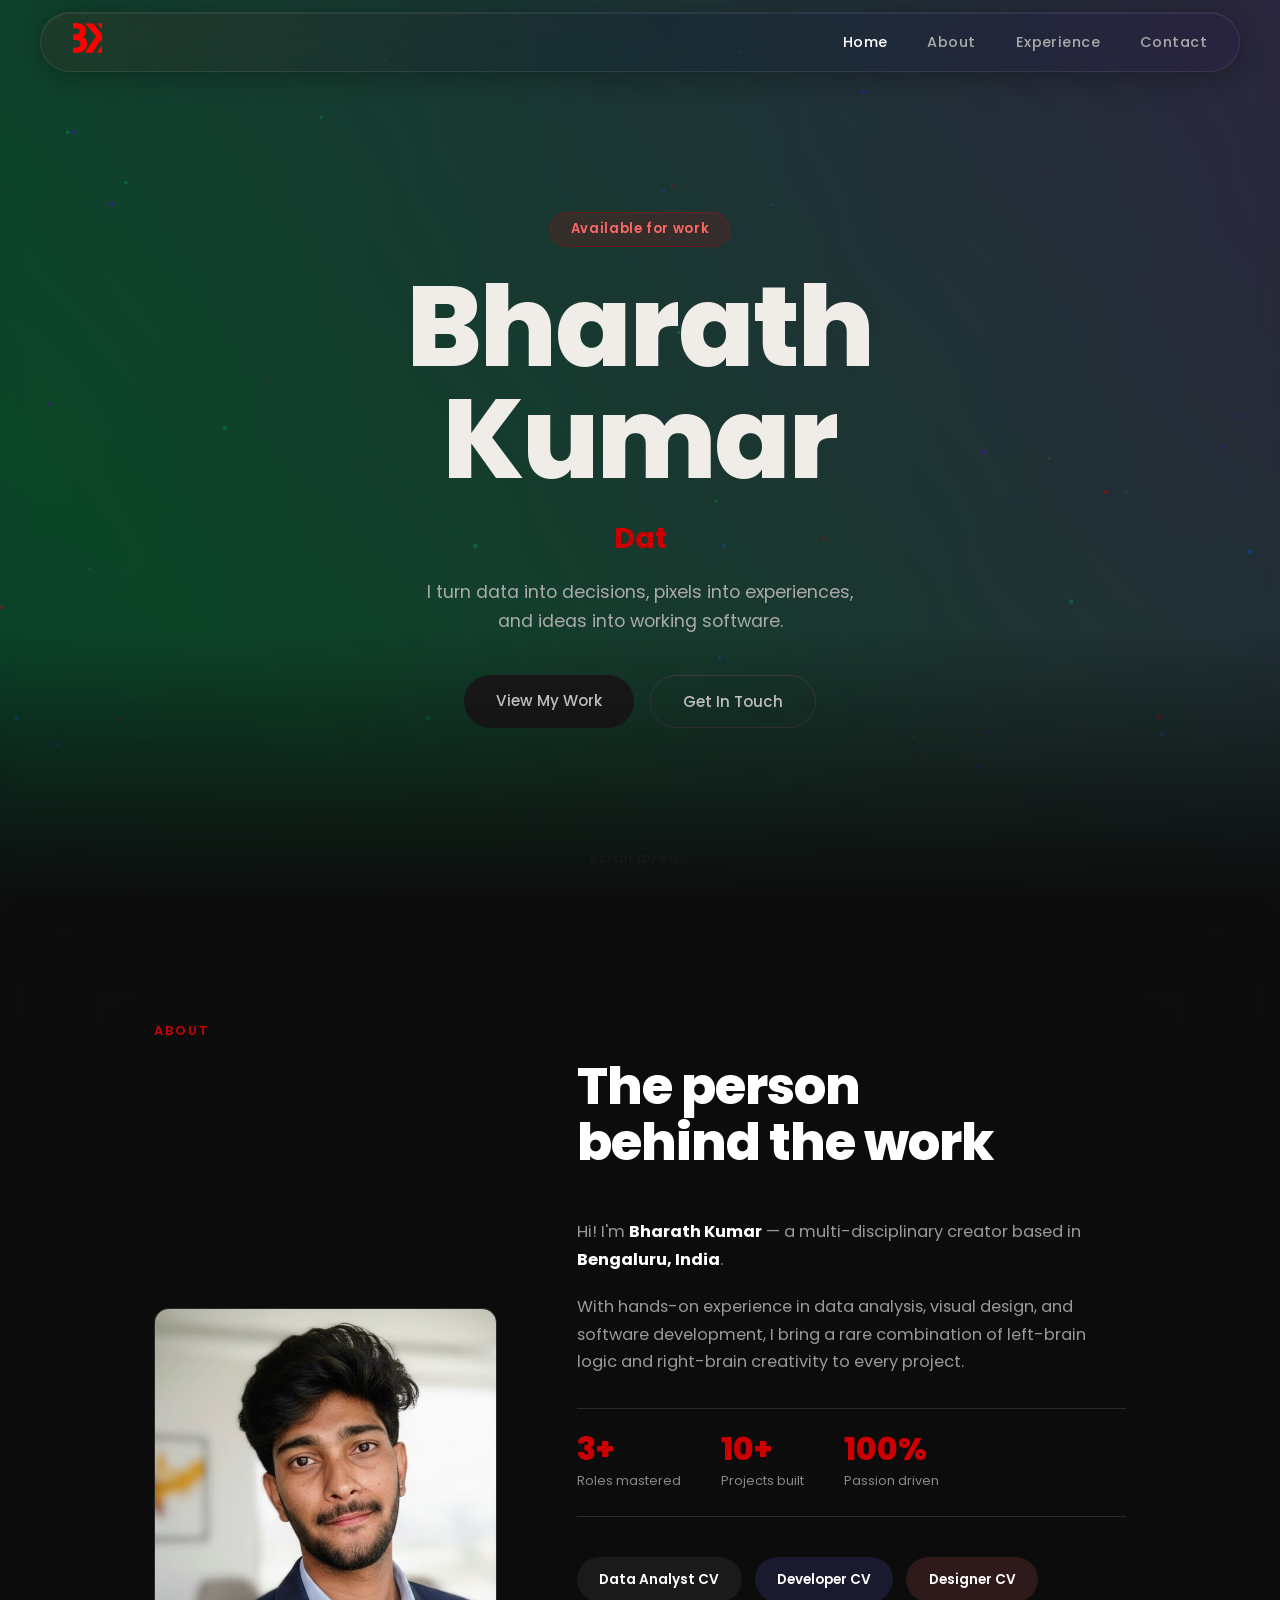
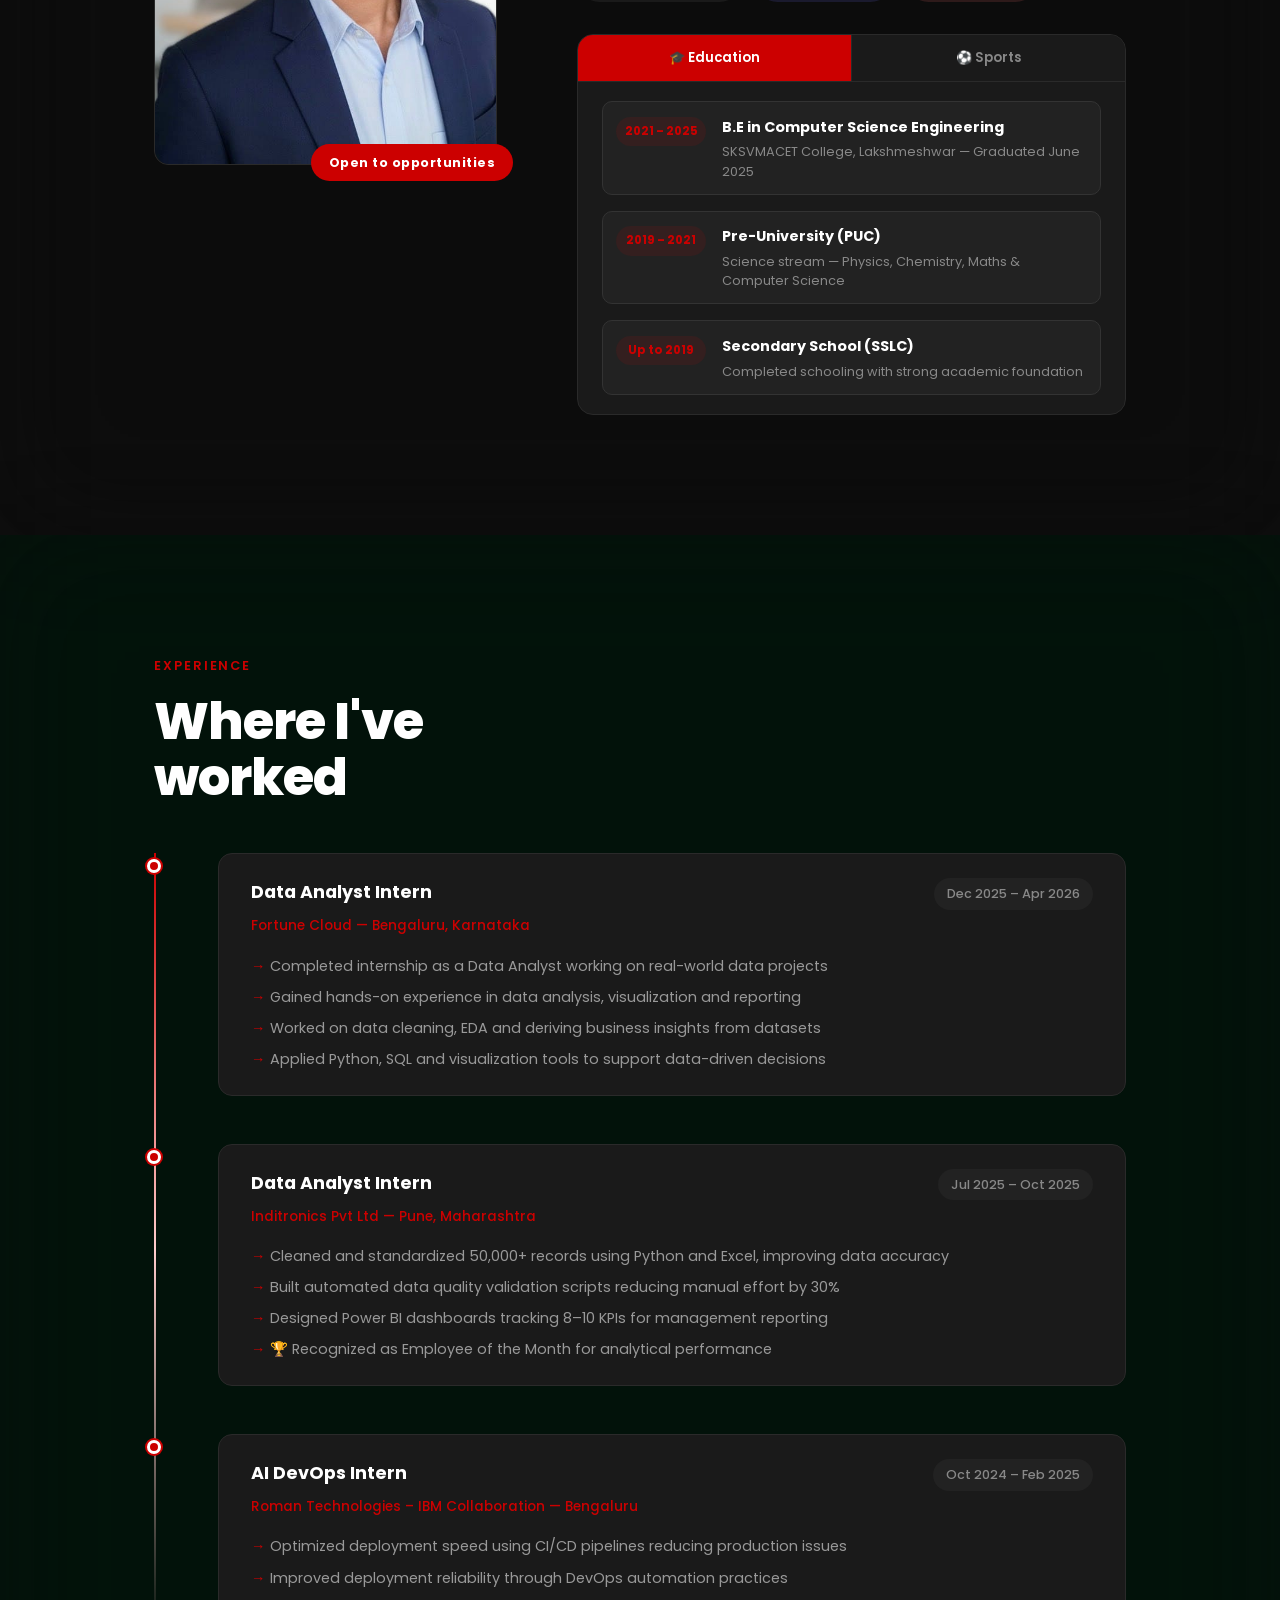
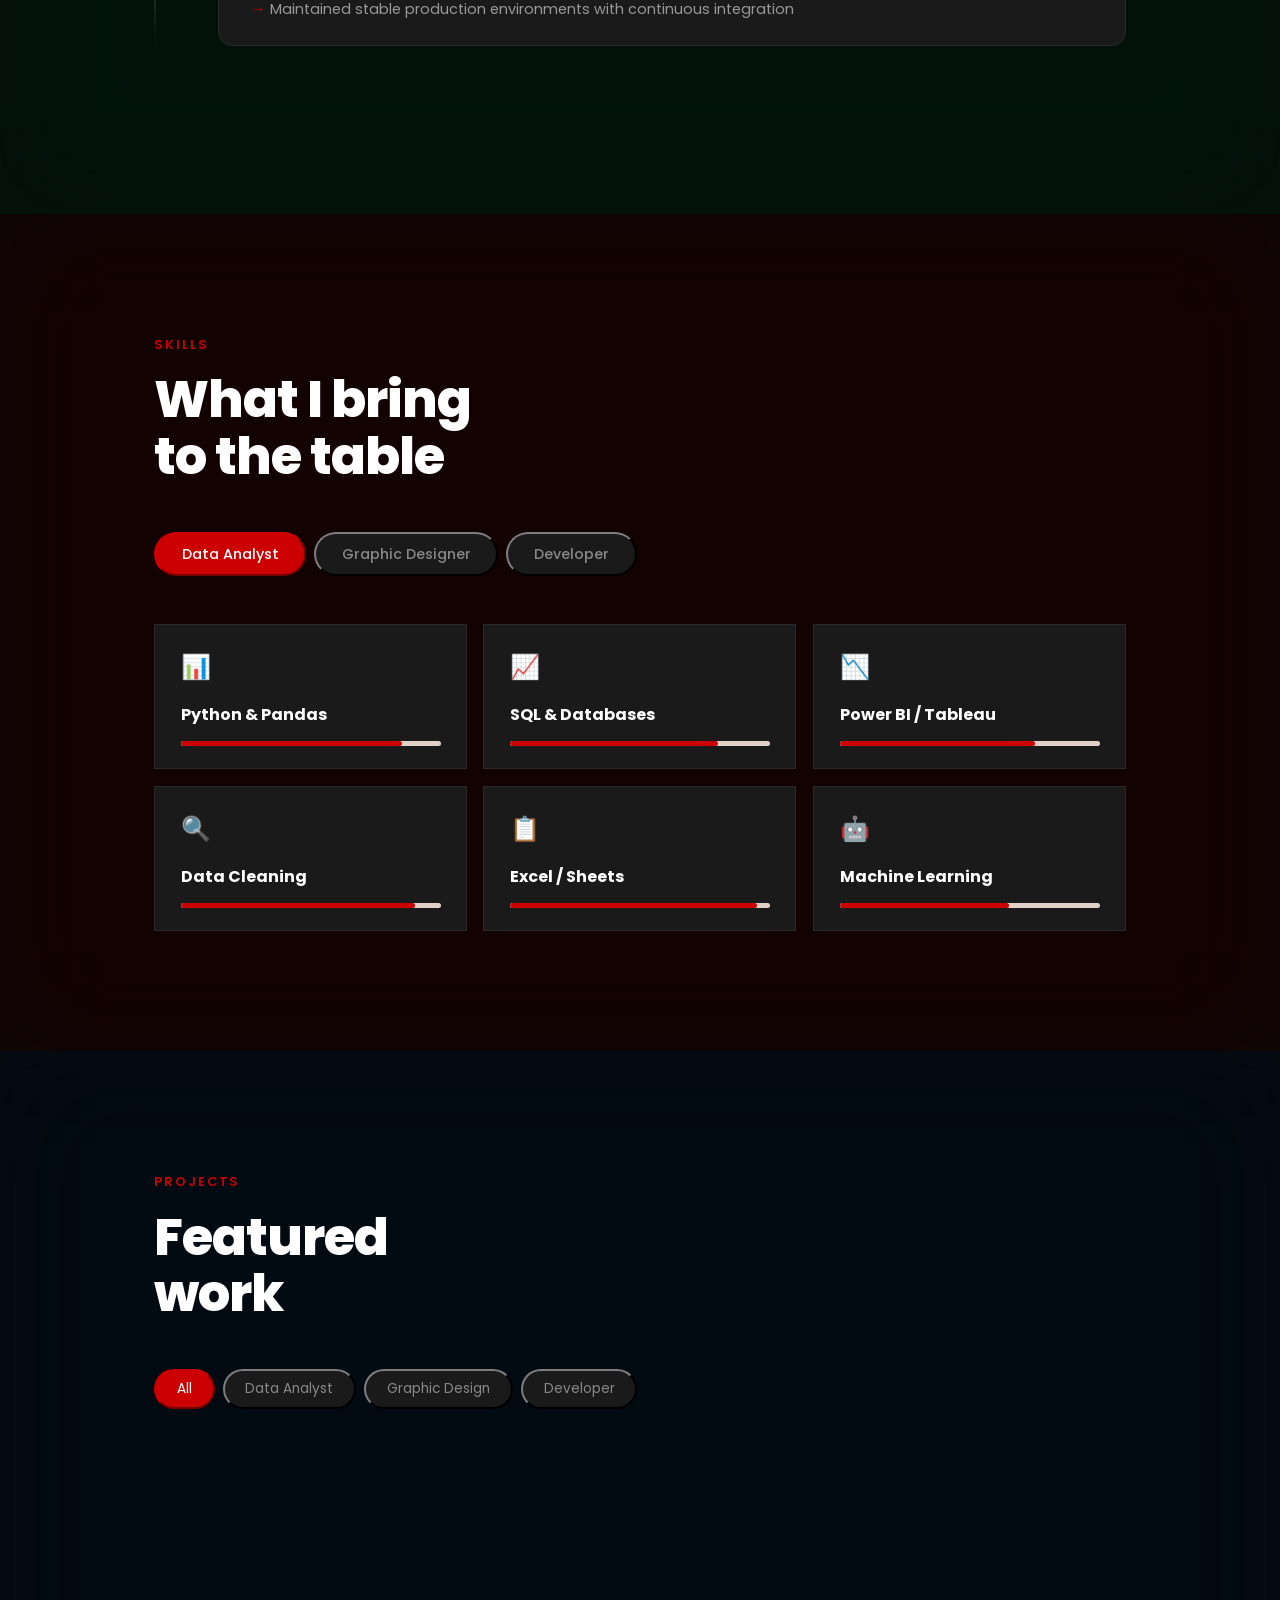
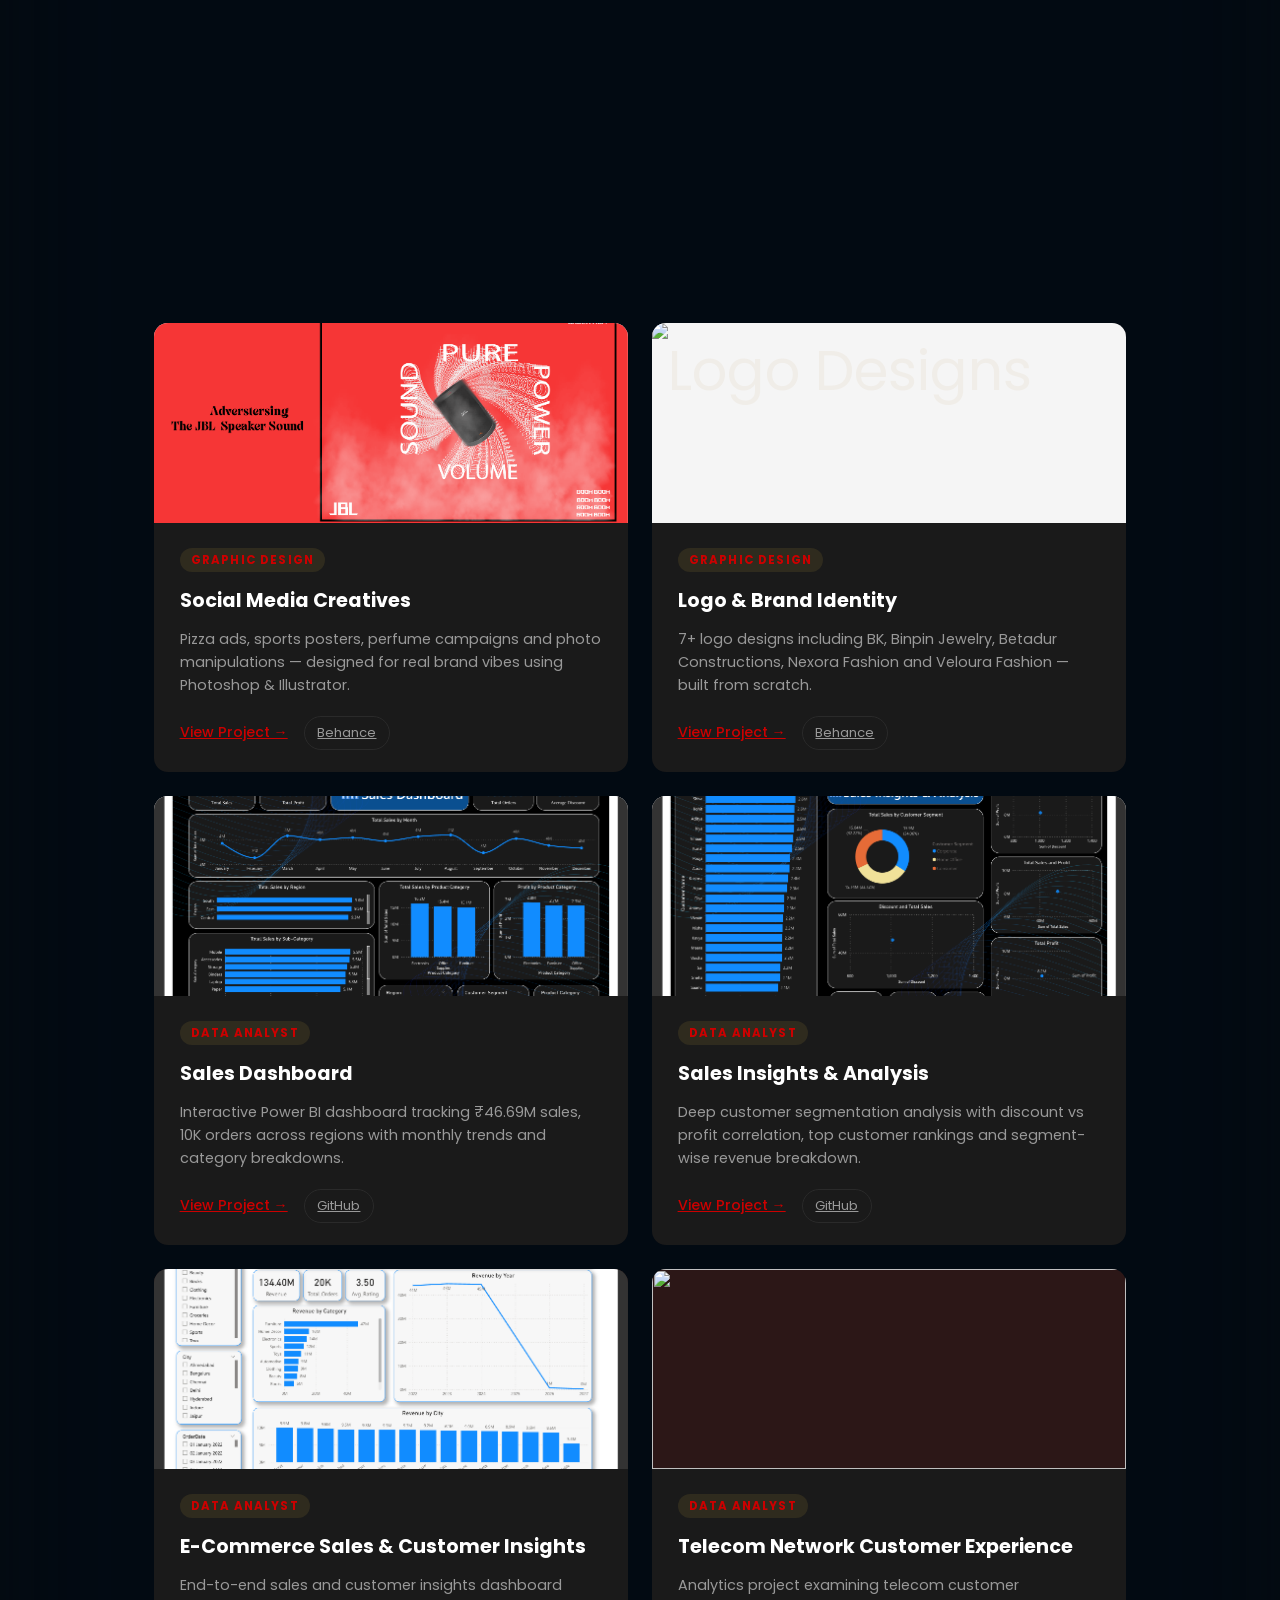
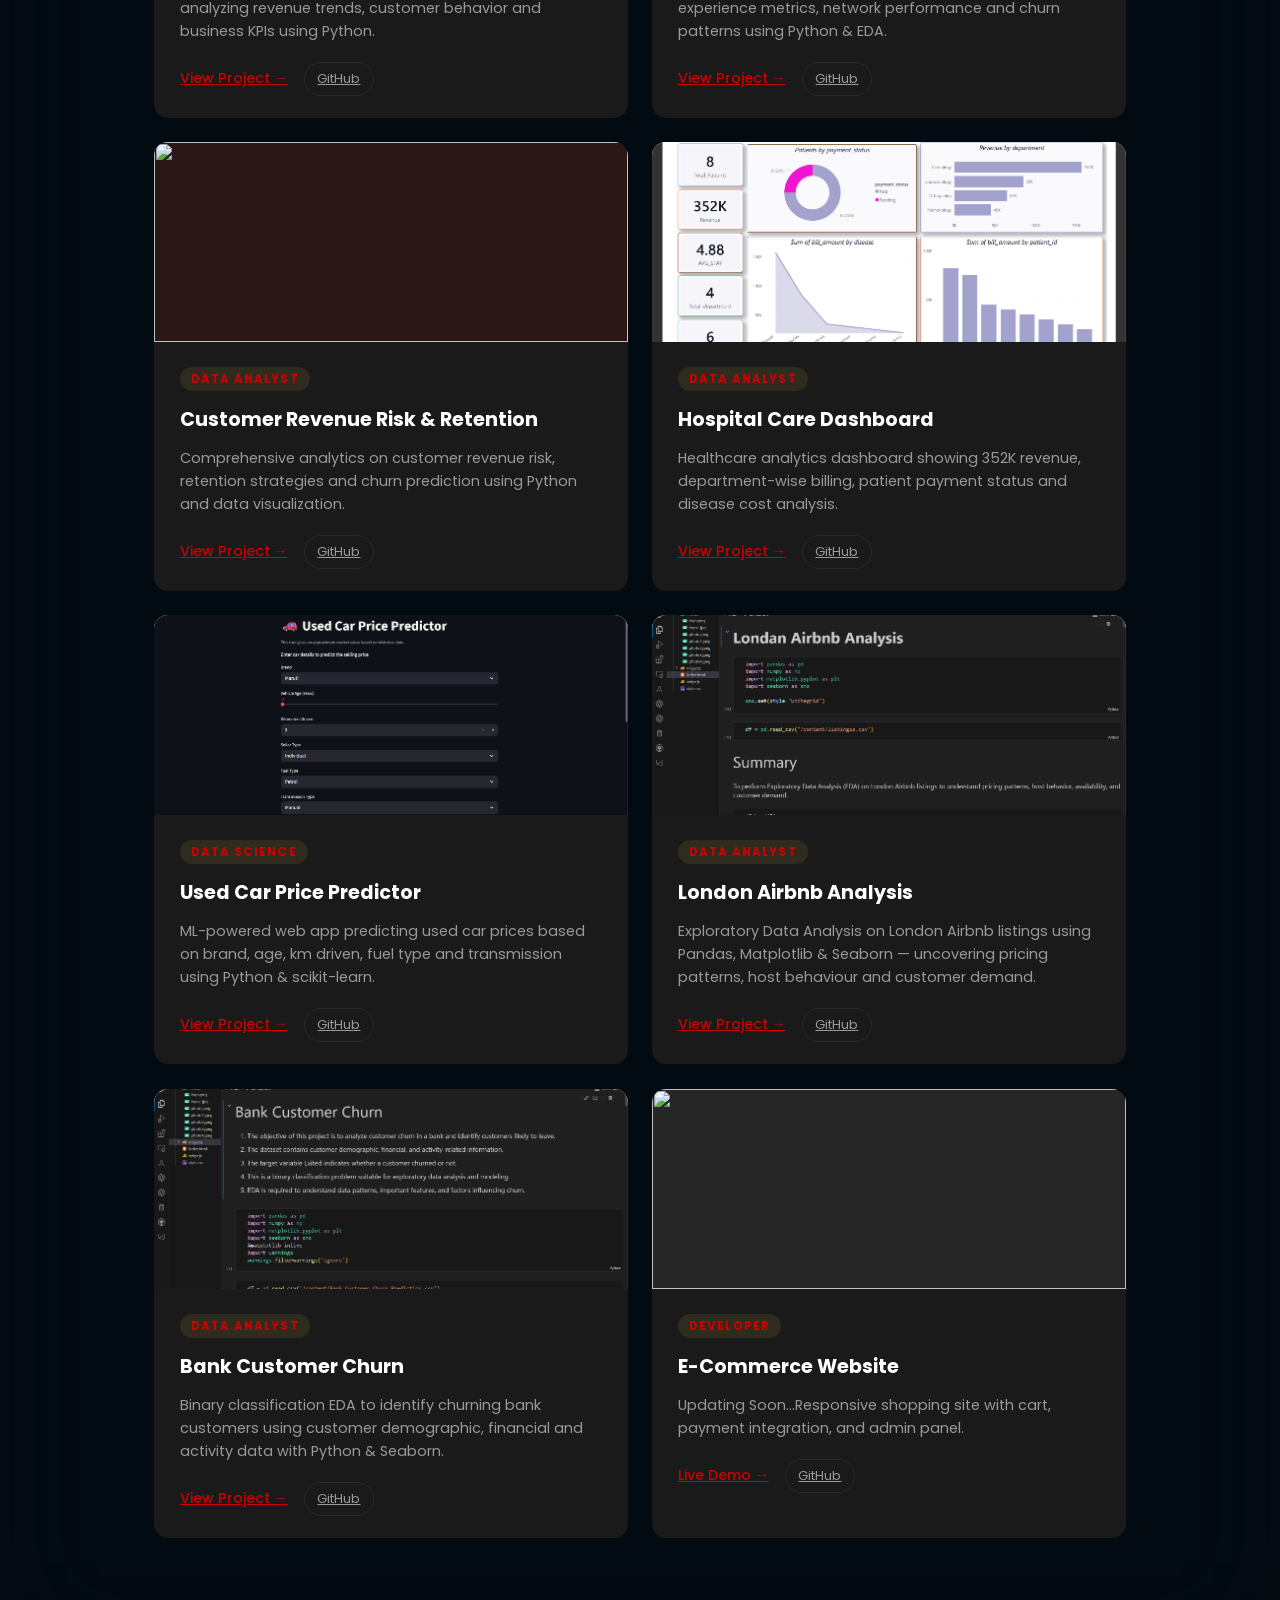
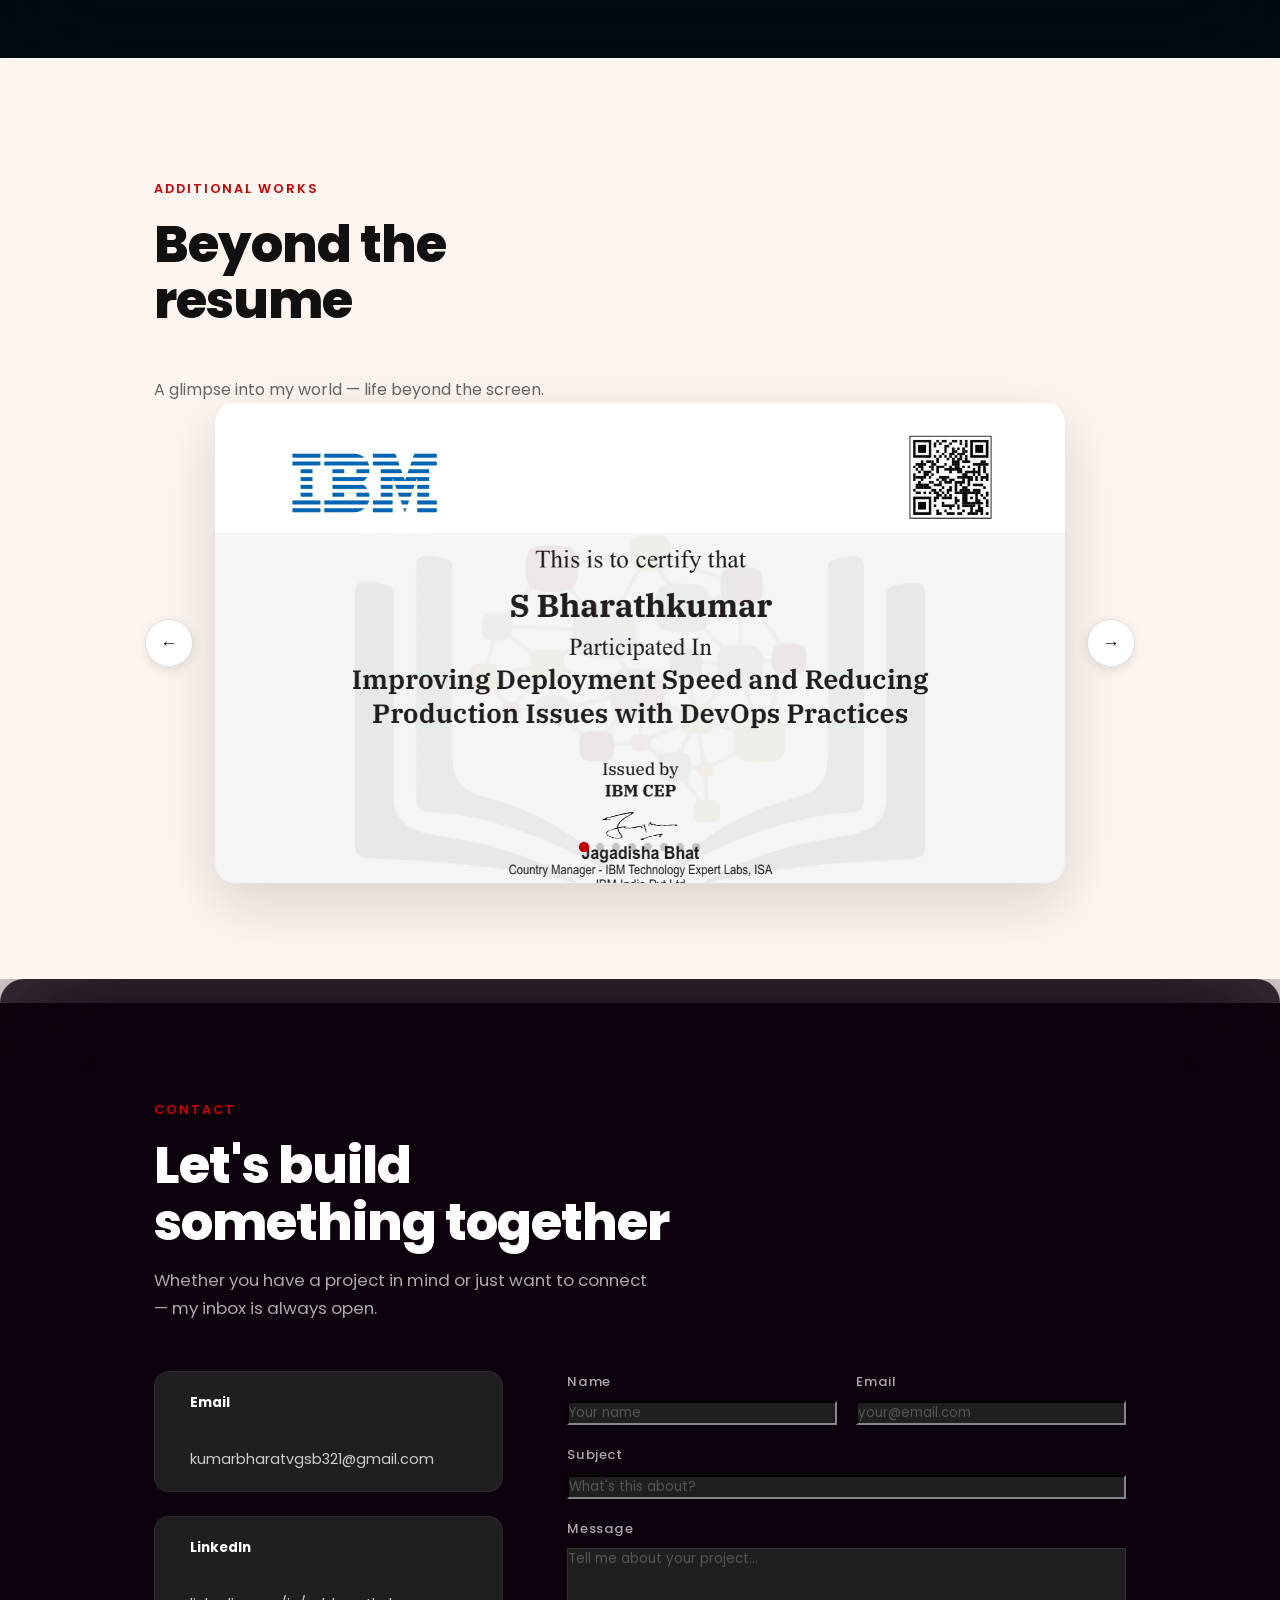
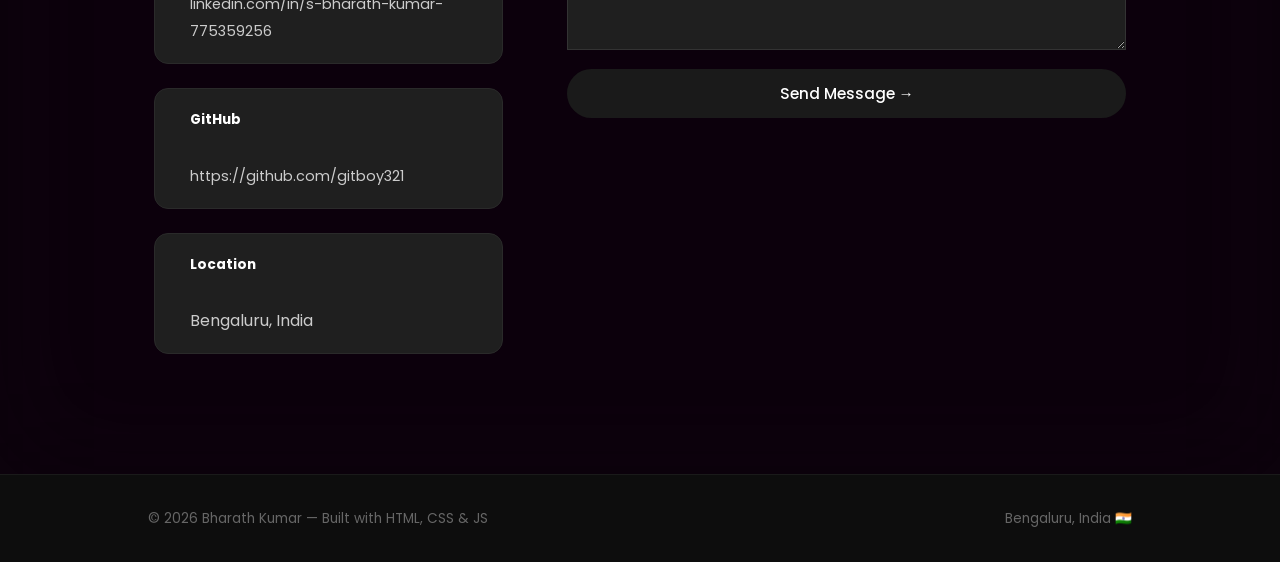
==== commit dc12f814: "images uploded" ====
--- a/index.html
+++ b/index.html
@@ -292,7 +292,9 @@
       <div class="projects-grid">
 
         <div class="project-card" data-cat="developer">
-          <div class="project-thumb dev-thumb">🌐</div>
+          <div class="project-thumb dev-thumb">
+            <img loading="lazy" src="Photos/Portfolio.png" alt="Social Media Designs" />
+          </div>
           <div class="project-info">
             <span class="project-tag">Developer</span>
             <h3>Personal Portfolio Website</h3>
@@ -305,7 +307,9 @@
         </div>
 
         <div class="project-card" data-cat="developer">
-          <div class="project-thumb dev-thumb">💻</div>
+          <div class="project-thumb dev-thumb">
+            <img loading="lazy" src="https://clan.fastly.steamstatic.com/images//43161354/1636651325f9ce2c4331001a6459a1b695758a0e.png" />
+          </div>
           <div class="project-info">
             <span class="project-tag">Developer</span>
             <h3>Task Manager App</h3>
@@ -334,7 +338,7 @@
         
         <div class="project-card" data-cat="designer">
           <div class="project-thumb">
-            <img loading="lazy" src="Projects/Logos.png" alt="Logo Designs" />
+            <img loading="lazy" src="https://cdn.dribbble.com/userupload/42725555/file/original-20aedac6bc4f06e645d014db07602d4a.png?resize=400x0" alt="Logo Designs" />
           </div>
           <div class="project-info">
             <span class="project-tag">Graphic Design</span>
@@ -349,7 +353,7 @@
 
         <div class="project-card" data-cat="analyst">
           <div class="project-thumb">
-            <img loading="lazy" src="Projects/sales-dashboard.png" alt="Sales Dashboard" />
+            <img loading="lazy" src="Projects/Sales Dashboard.png" alt="Sales Dashboard" />
           </div>
           <div class="project-info">
             <span class="project-tag">Data Analyst</span>
@@ -378,7 +382,9 @@
         </div>
         
         <div class="project-card" data-cat="analyst">
-          <div class="project-thumb analyst-thumb">📊</div>
+          <div class="project-thumb analyst-thumb">
+            <img loading="lazy" src="Photos/ecommerce.png" alt="Sales Insights" />
+          </div>
           <div class="project-info">
             <span class="project-tag">Data Analyst</span>
             <h3>E-Commerce Sales & Customer Insights</h3>
@@ -391,7 +397,9 @@
         </div>
         
         <div class="project-card" data-cat="analyst">
-          <div class="project-thumb analyst-thumb">📡</div>
+          <div class="project-thumb analyst-thumb">
+            <img loading="lazy" src="https://www.teneo.ai/_next/image?url=https%3A%2F%2Fteneo.fun%2Fwp-content%2Fuploads%2F2025%2F11%2Ftelecom-customer-experience-1.png&w=3840&q=75" />
+          </div>
           <div class="project-info">
             <span class="project-tag">Data Analyst</span>
             <h3>Telecom Network Customer Experience</h3>
@@ -404,7 +412,9 @@
         </div>
         
         <div class="project-card" data-cat="analyst">
-          <div class="project-thumb analyst-thumb">💰</div>
+          <div class="project-thumb analyst-thumb">
+            <img loading="lazy" src="https://measuremarketing.com/wp-content/uploads/2026/01/1.-Customer-Retention-as-a-Revenue-Engine-Brightest-1024x685.png" />
+          </div>
           <div class="project-info">
             <span class="project-tag">Data Analyst</span>
             <h3>Customer Revenue Risk & Retention</h3>
@@ -418,7 +428,7 @@
 
         <div class="project-card" data-cat="analyst">
           <div class="project-thumb">
-            <img loading="lazy" src="Projects/hospital-dashboard.png" alt="Hospital Dashboard" />
+            <img loading="lazy" src="Photos/hospital.png" alt="Hospital Dashboard" />
           </div>
           <div class="project-info">
             <span class="project-tag">Data Analyst</span>
@@ -430,6 +440,7 @@
             </div>
           </div>
         </div>
+
         <div class="project-card" data-cat="analyst">
           <div class="project-thumb">
             <img loading="lazy" src="Projects/car-predictor.png" alt="Used Car Price Predictor" />
@@ -476,7 +487,9 @@
         </div>
 
         <div class="project-card" data-cat="developer">
-          <div class="project-thumb dev-thumb">🌐</div>
+          <div class="project-thumb dev-thumb">
+            <img loading="lazy" src="https://clan.fastly.steamstatic.com/images//43161354/1636651325f9ce2c4331001a6459a1b695758a0e.png" />
+          </div>
           <div class="project-info">
             <span class="project-tag">Developer</span>
             <h3>E-Commerce Website</h3>
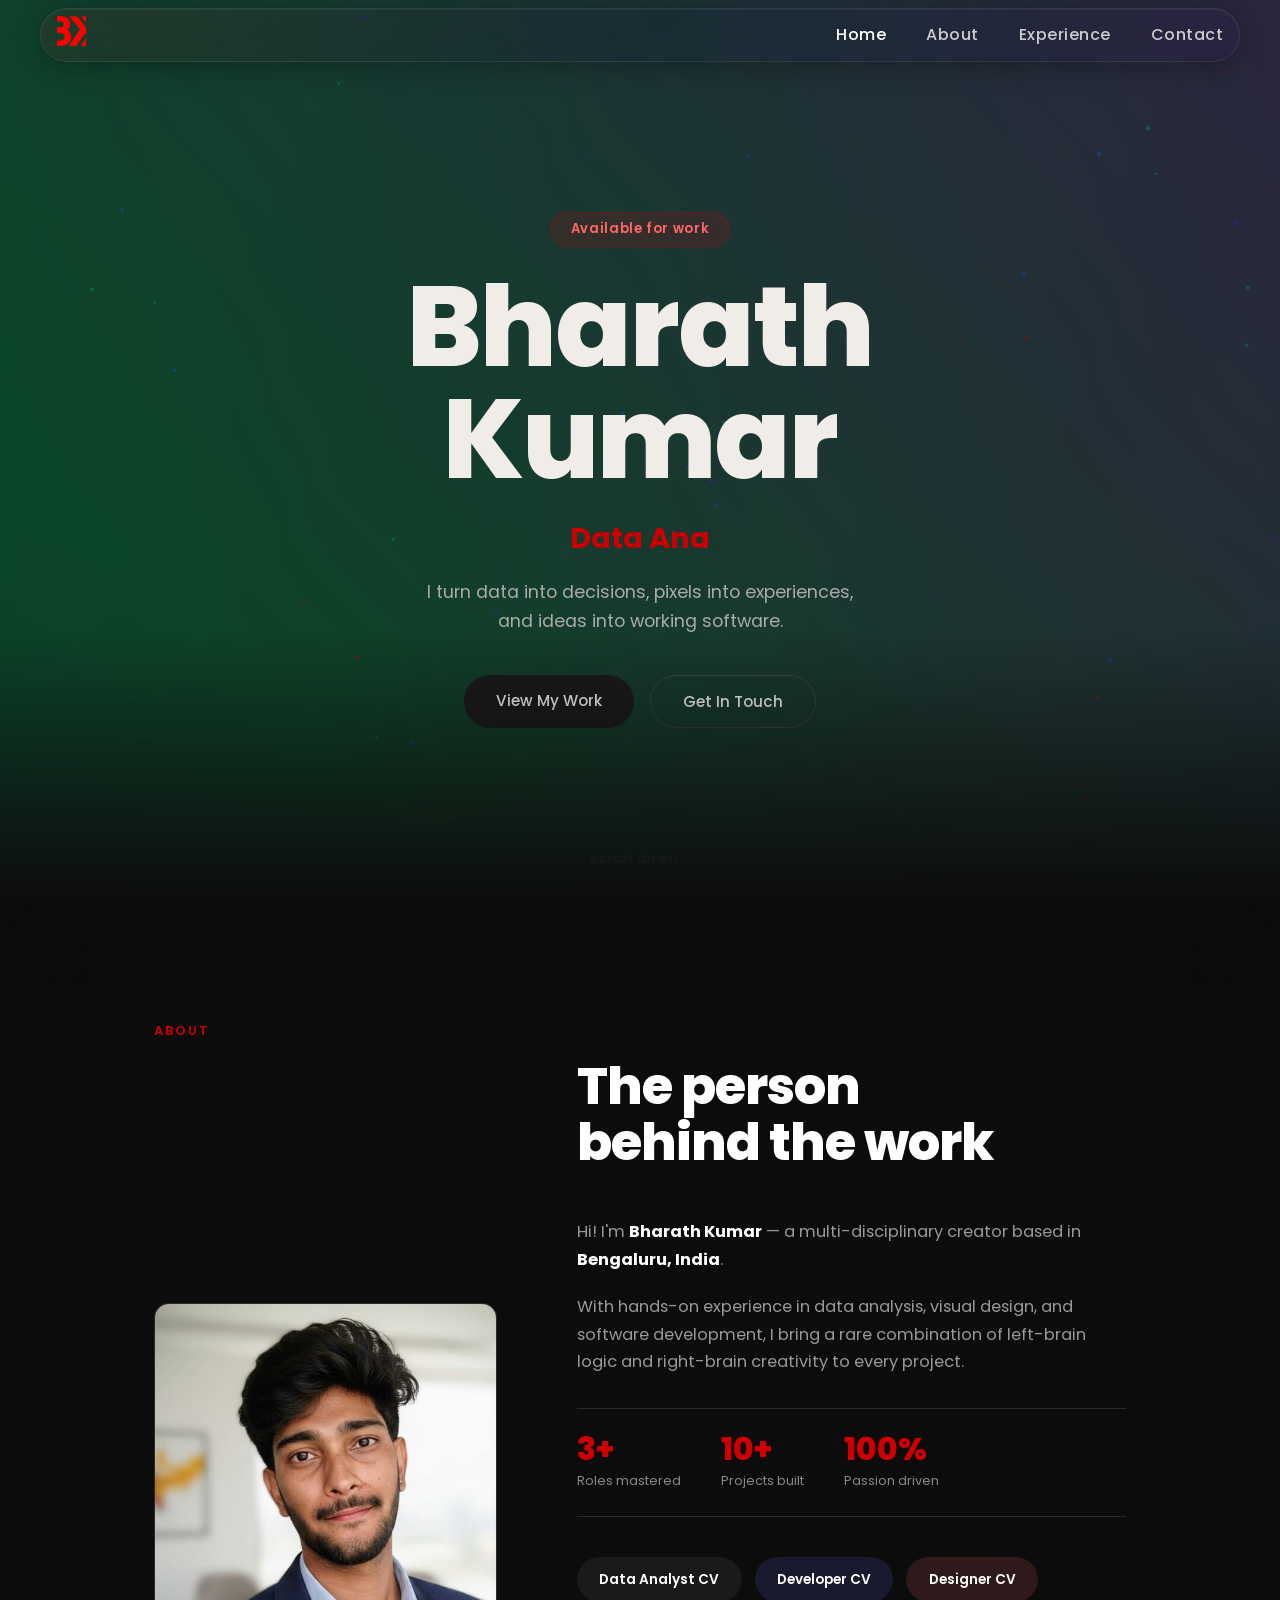
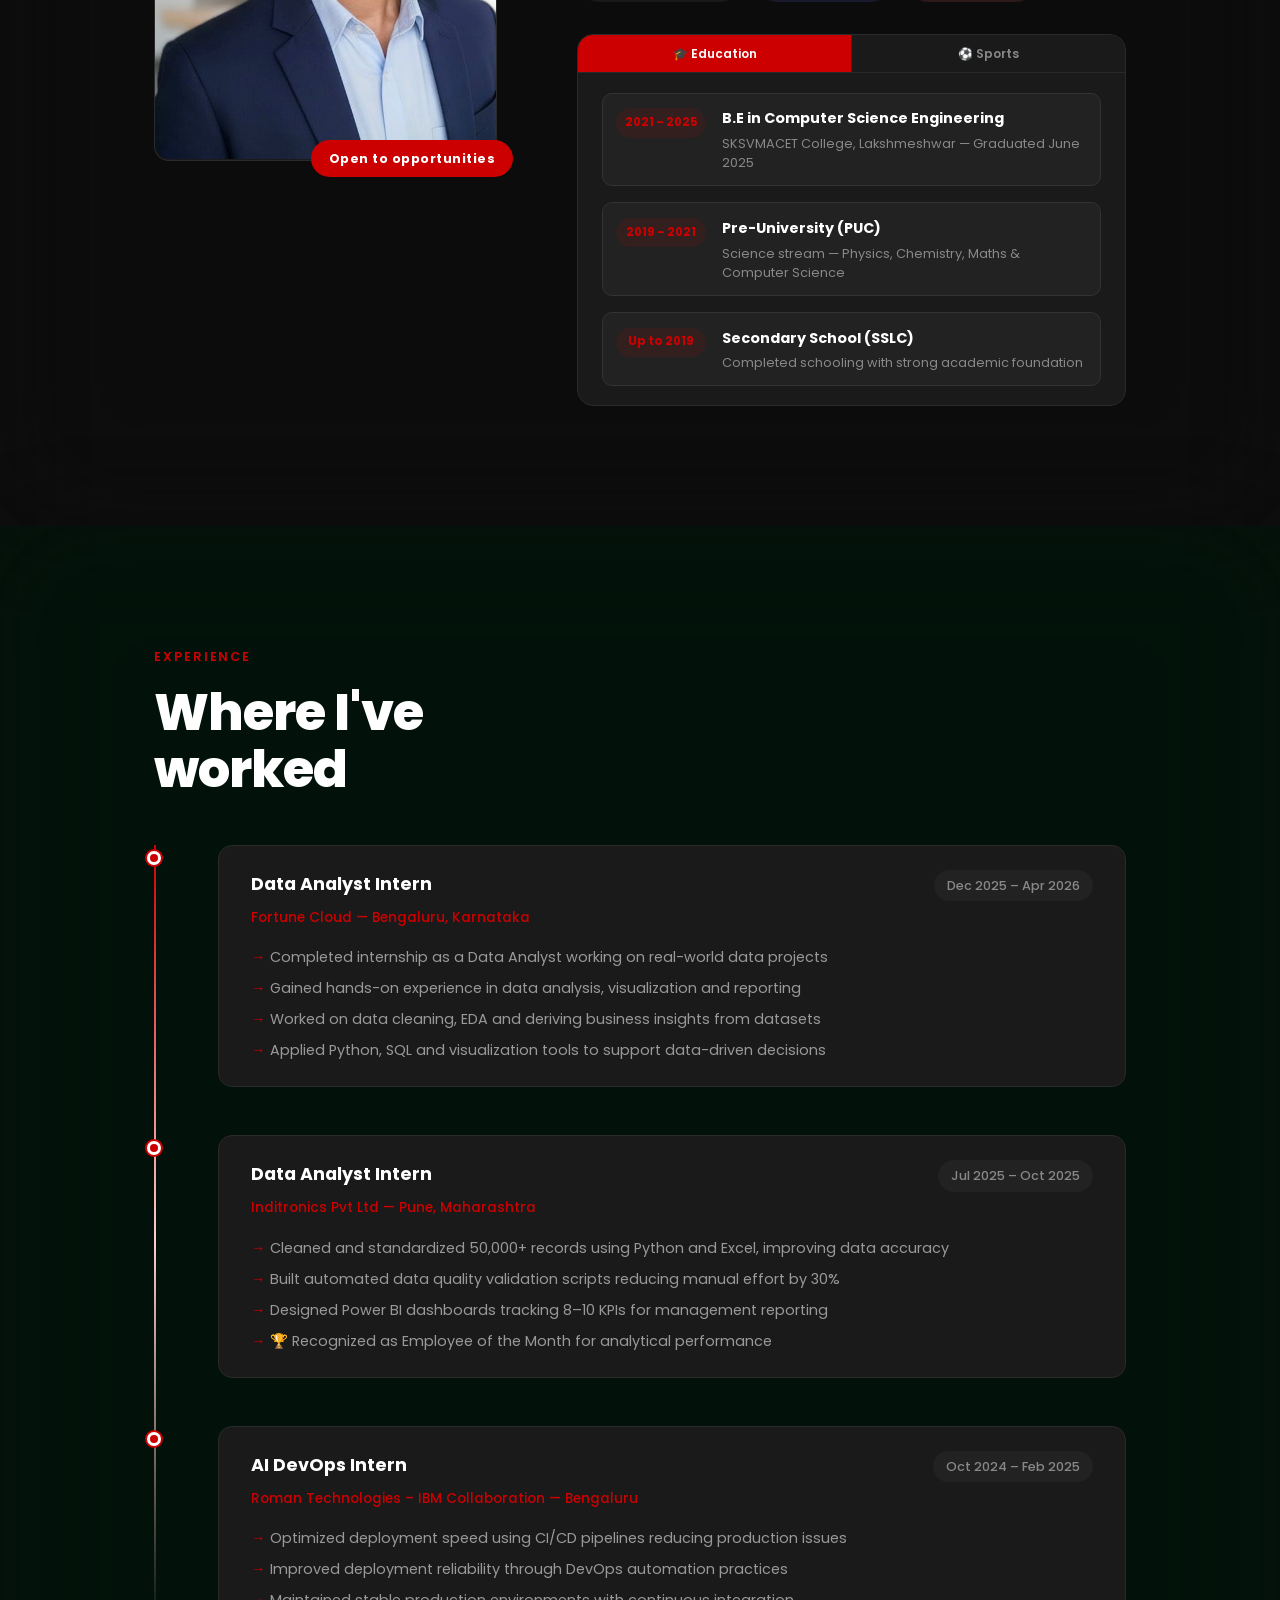
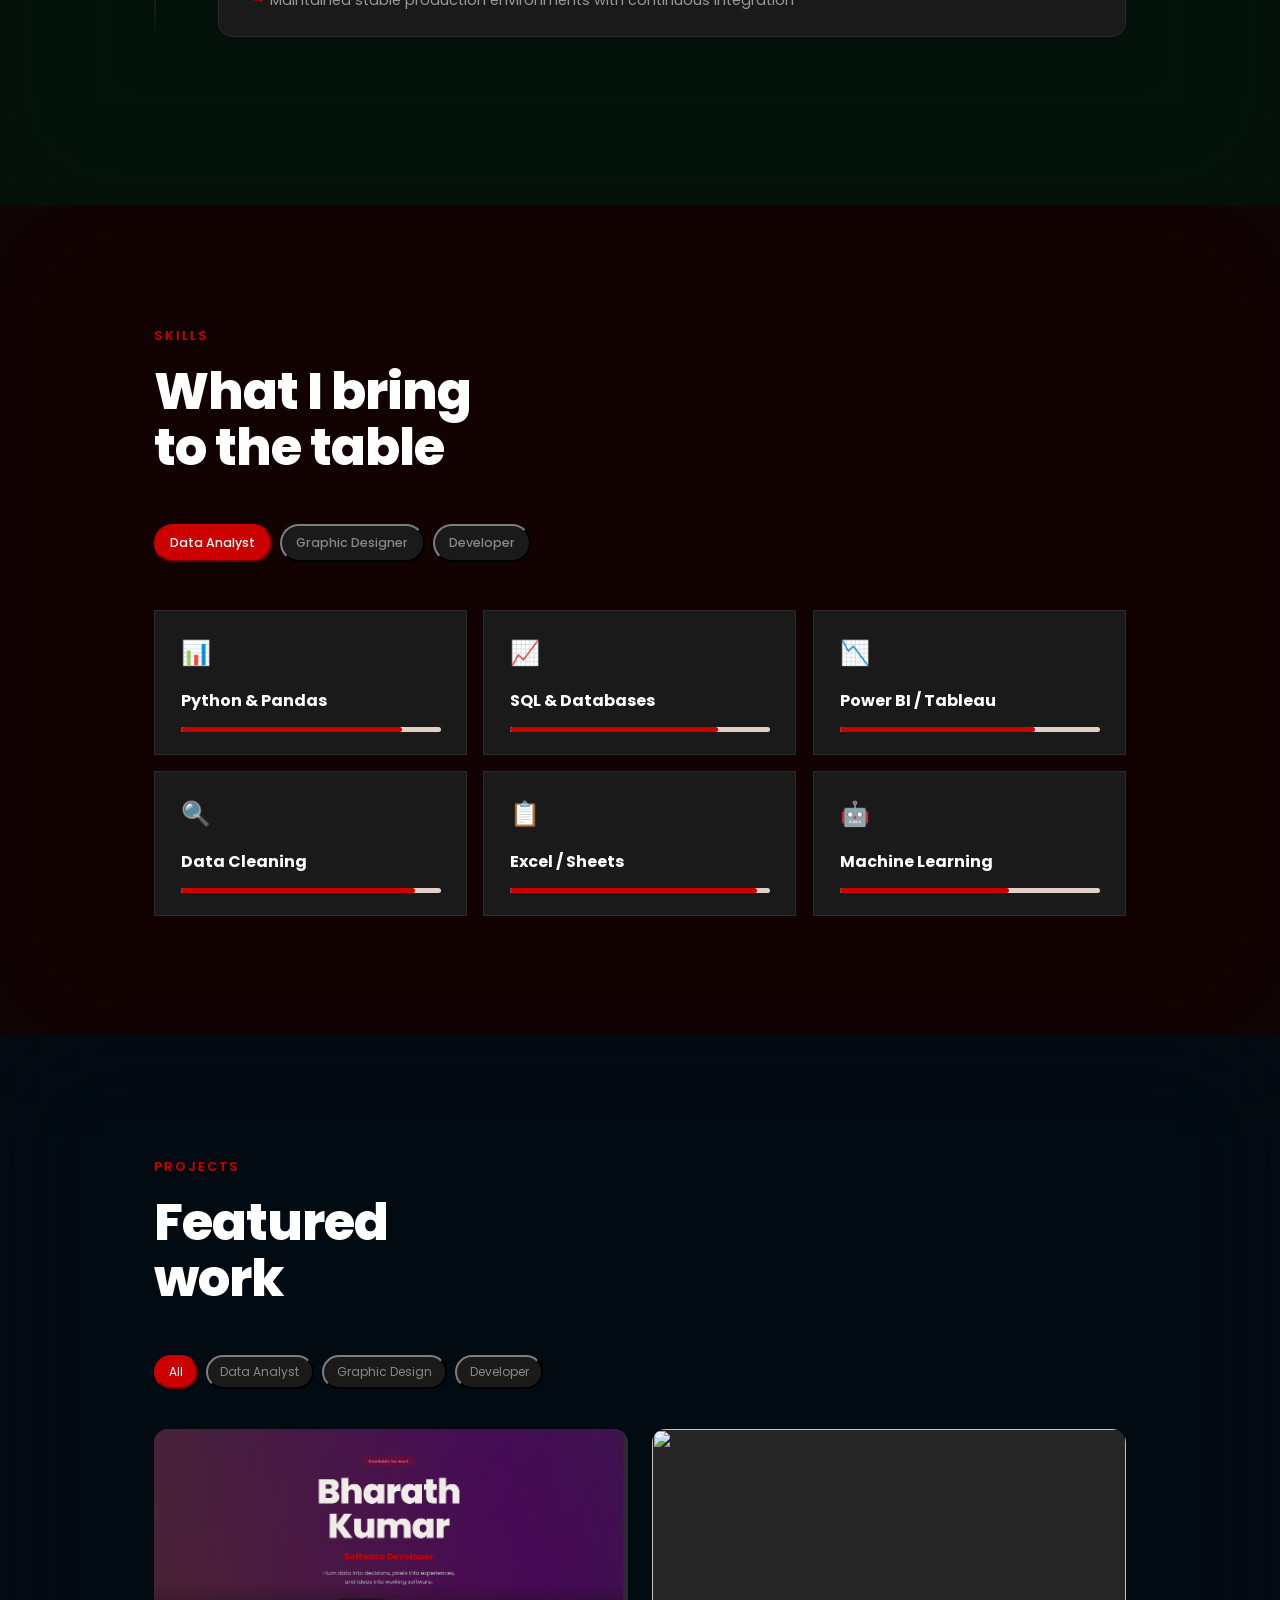
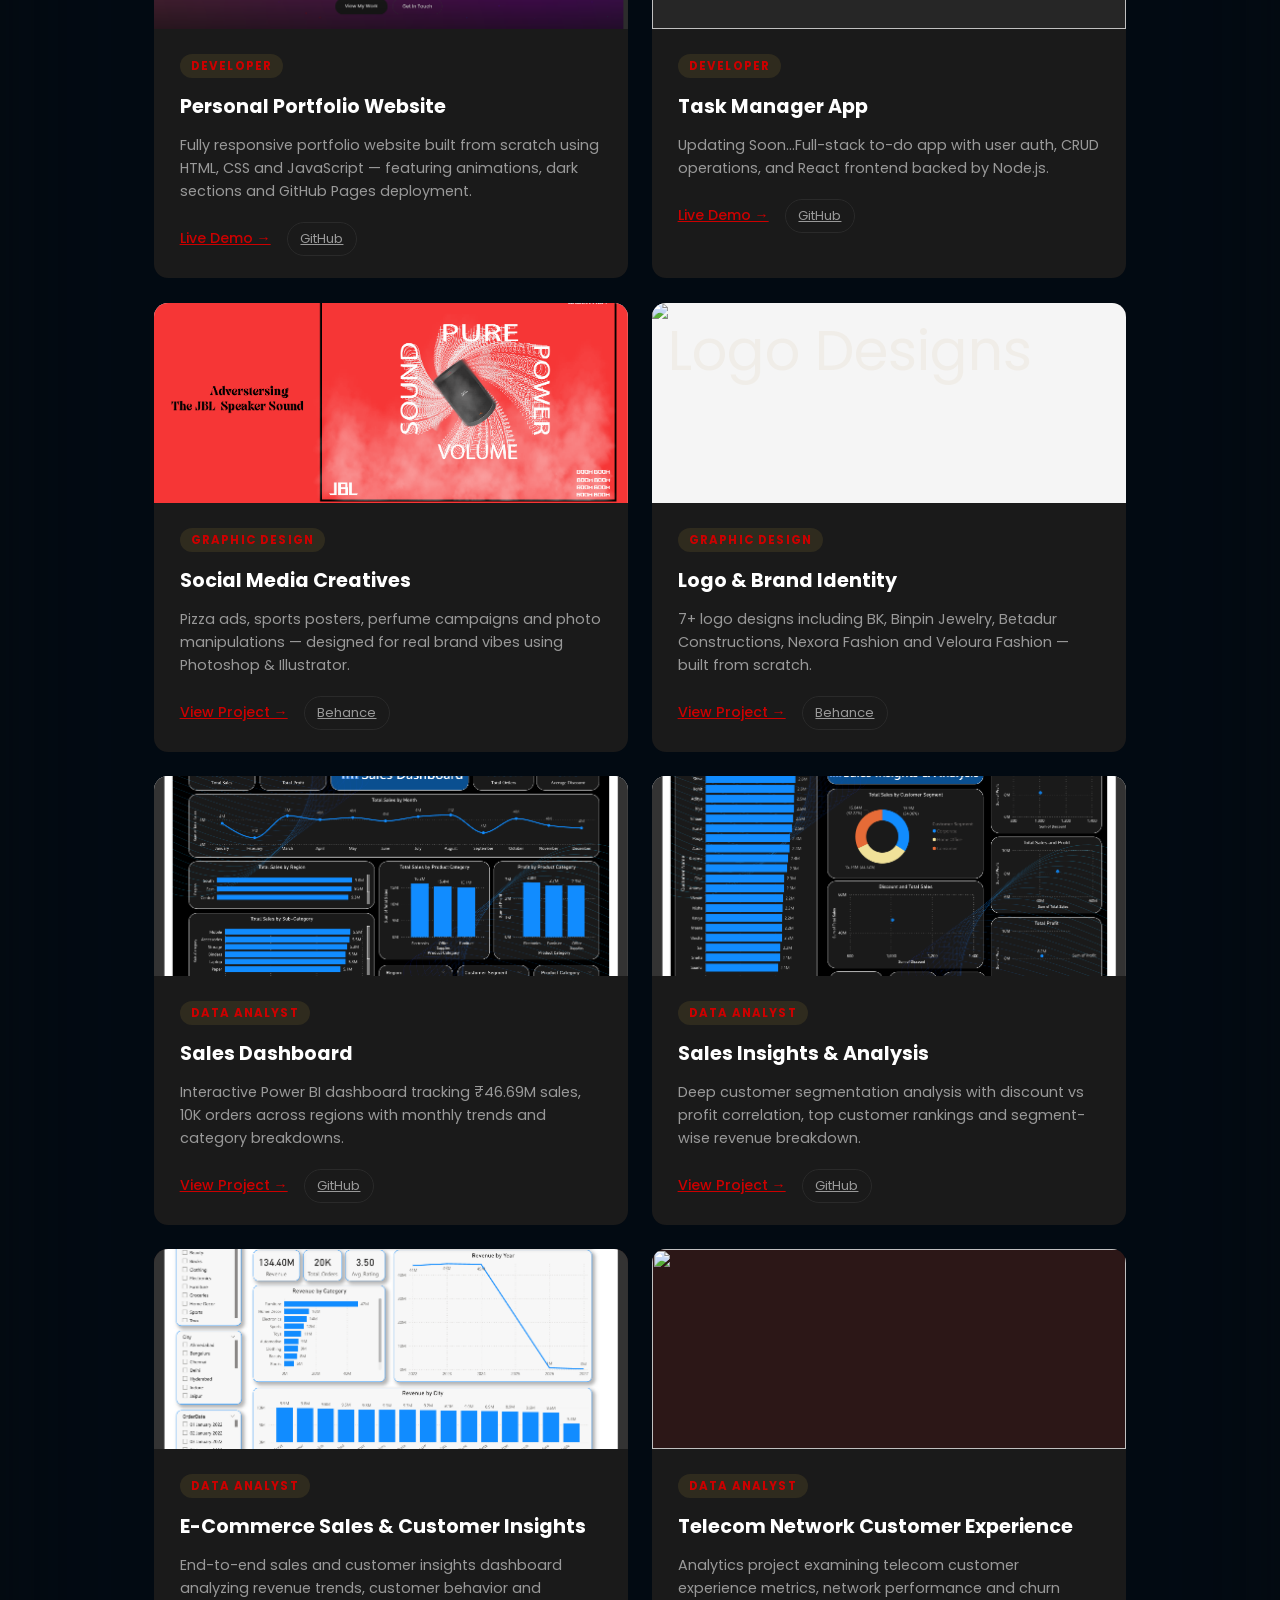
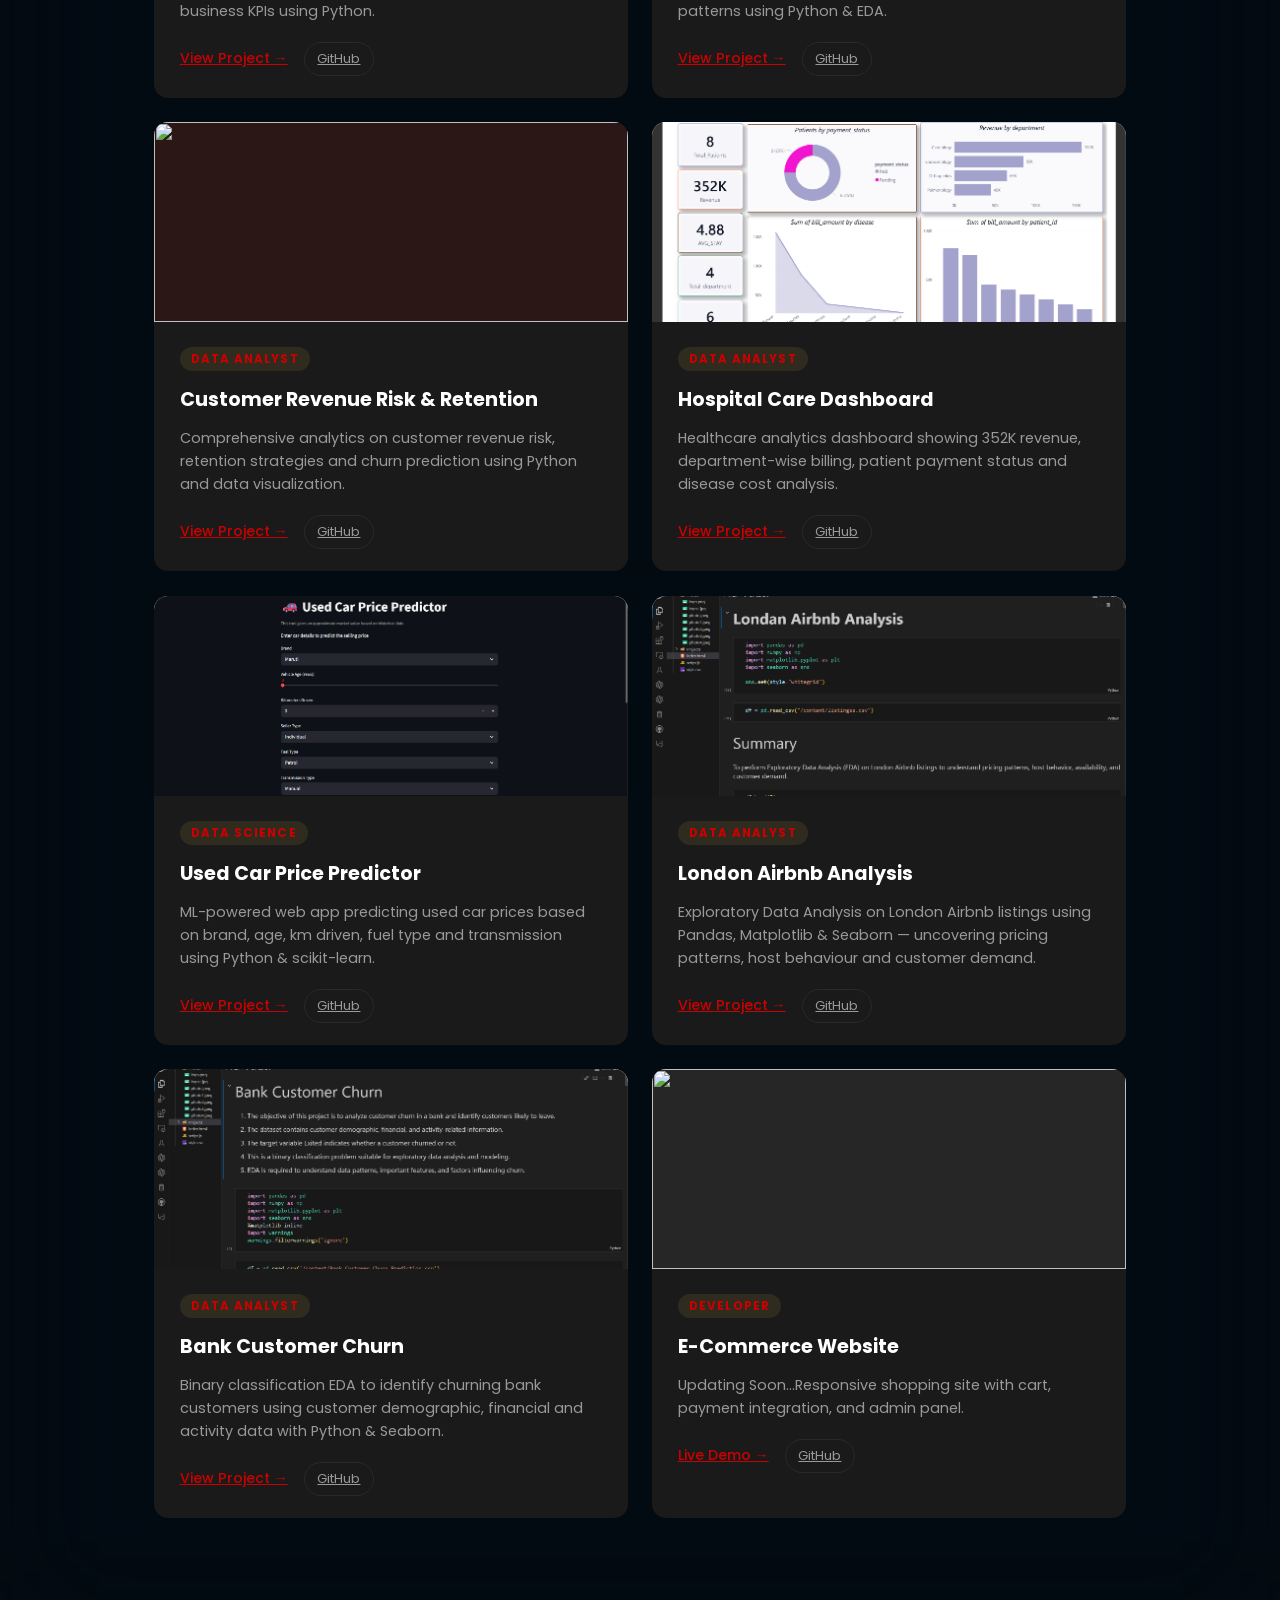
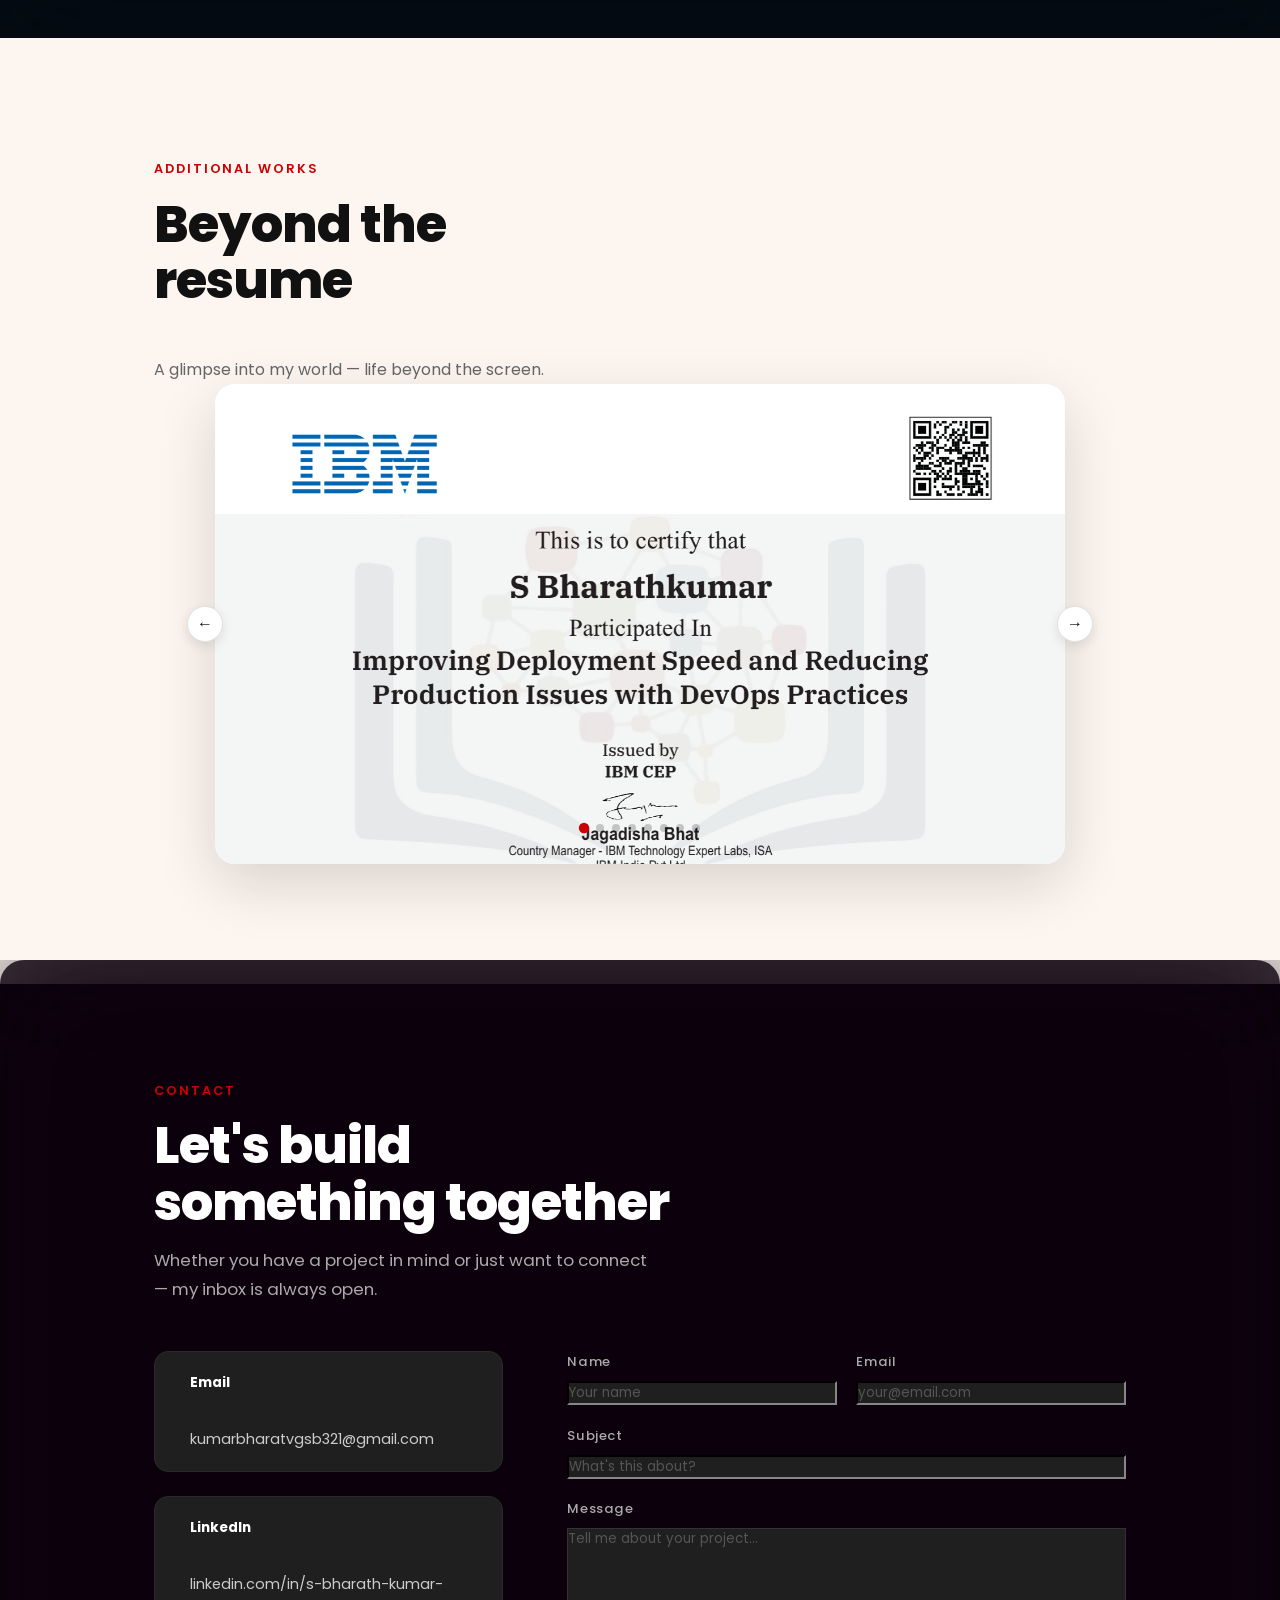
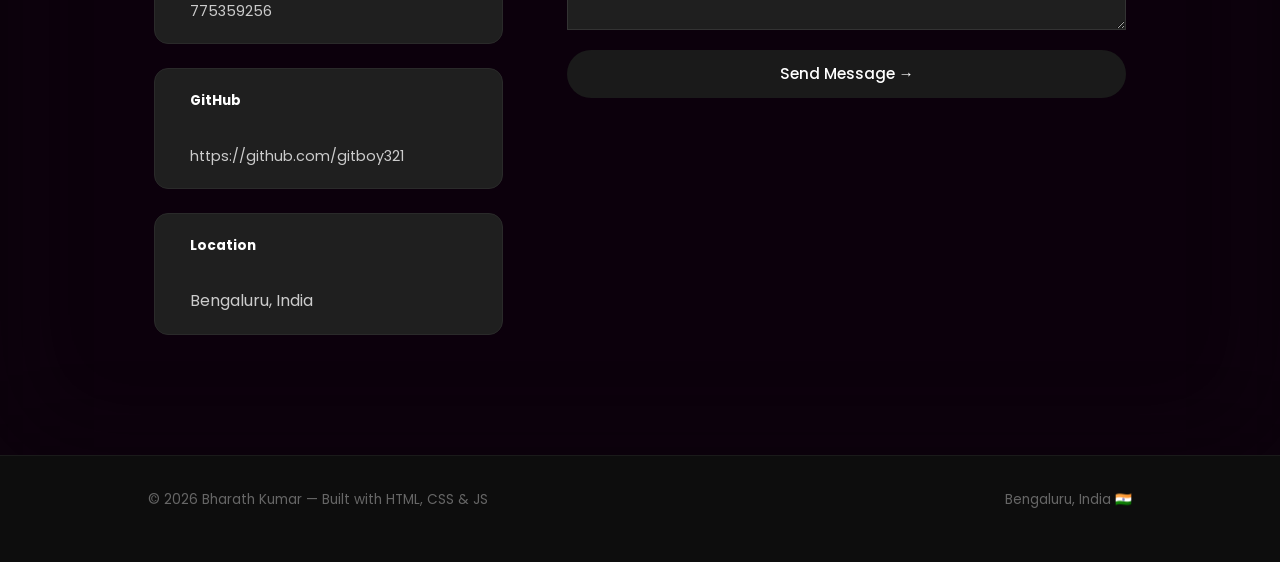
==== commit afd6d1b9: "Colours" ====
--- a/index.html
+++ b/index.html
@@ -23,12 +23,14 @@
 <meta name="twitter:image" content="https://gitboy321.github.io/my-portfolio/Photos/photo.jpeg">
 
 <!-- GOOGLE ANALYTICS -->
-<script async src="https://www.googletagmanager.com/gtag/js?id=G-XXXXXXXXXX"></script>
+<!-- Google tag (gtag.js) -->
+<script async src="https://www.googletagmanager.com/gtag/js?id=G-V19G4H8JC2"></script>
 <script>
   window.dataLayer = window.dataLayer || [];
   function gtag(){dataLayer.push(arguments);}
   gtag('js', new Date());
-  gtag('config', 'G-XXXXXXXXXX');
+
+  gtag('config', 'G-V19G4H8JC2');
 </script>
 
 </head>
--- a/style.css
+++ b/style.css
@@ -1155,7 +1155,7 @@
 
 /* ADDITIONAL WORKS SLIDESHOW */
 .additional {
-  background: #0a0a0f !important;
+  background: #000000 !important;
   background-image:
     radial-gradient(ellipse at top left, rgba(204,0,0,0.12) 0%, transparent 50%),
     radial-gradient(ellipse at bottom right, rgba(0,50,200,0.1) 0%, transparent 50%),
@@ -1165,10 +1165,10 @@
   -webkit-backdrop-filter: blur(40px) !important;
 }
 
-.additional .section-title { color: #ffffff !important; }
+.additional .section-title { color: #fbecf9 !important; }
 .additional .section-label { color: #cc0000 !important; }
 .additional-sub { color: #888888 !important; }
-.slide-btn { background: rgba(255,255,255,0.1) !important; border: 1px solid rgba(255,255,255,0.15) !important; color: #ffffff !important; }
+.slide-btn { background: rgba(255,255,255,0.1) !important; border: 1px solid rgba(255,255,255,0.15) !important; color: #0e0c0e !important; }
 .slide-btn:hover { background: #cc0000 !important; border-color: #cc0000 !important; }
 .slide-dot { background: rgba(255,255,255,0.2) !important; }
 .slide-dot.active { background: #cc0000 !important; }
@@ -1189,7 +1189,7 @@
   border-radius: 20px;
   overflow: hidden;
   box-shadow: 0 20px 60px rgba(0,0,0,0.15);
-  background: #f0f0f0;
+  background: #ffffff;
 }
 
 .slideshow {
@@ -1227,7 +1227,7 @@
   position: absolute;
   top: 50%;
   transform: translateY(-50%);
-  background: #ffffff;
+  background: #cc00ff;
   border: 1.5px solid #e0e0e0;
   color: #111111;
   width: 48px;
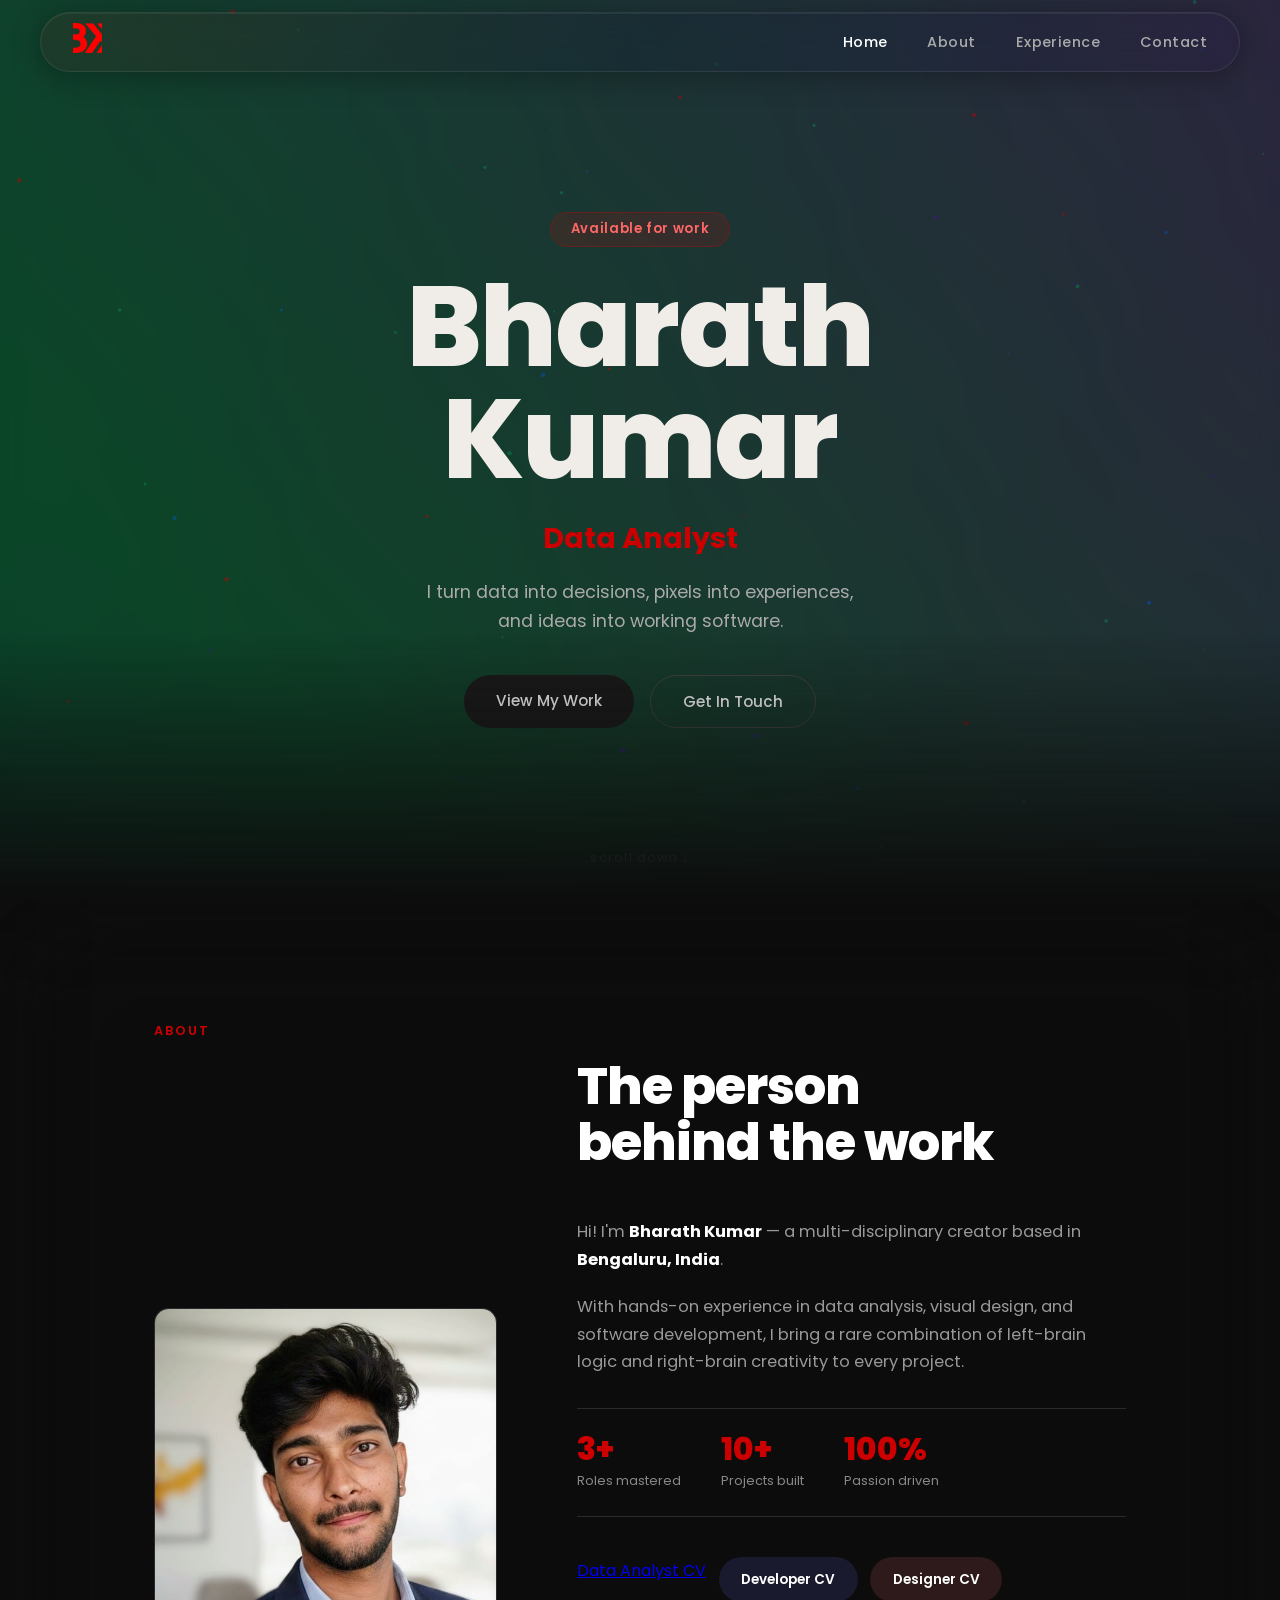
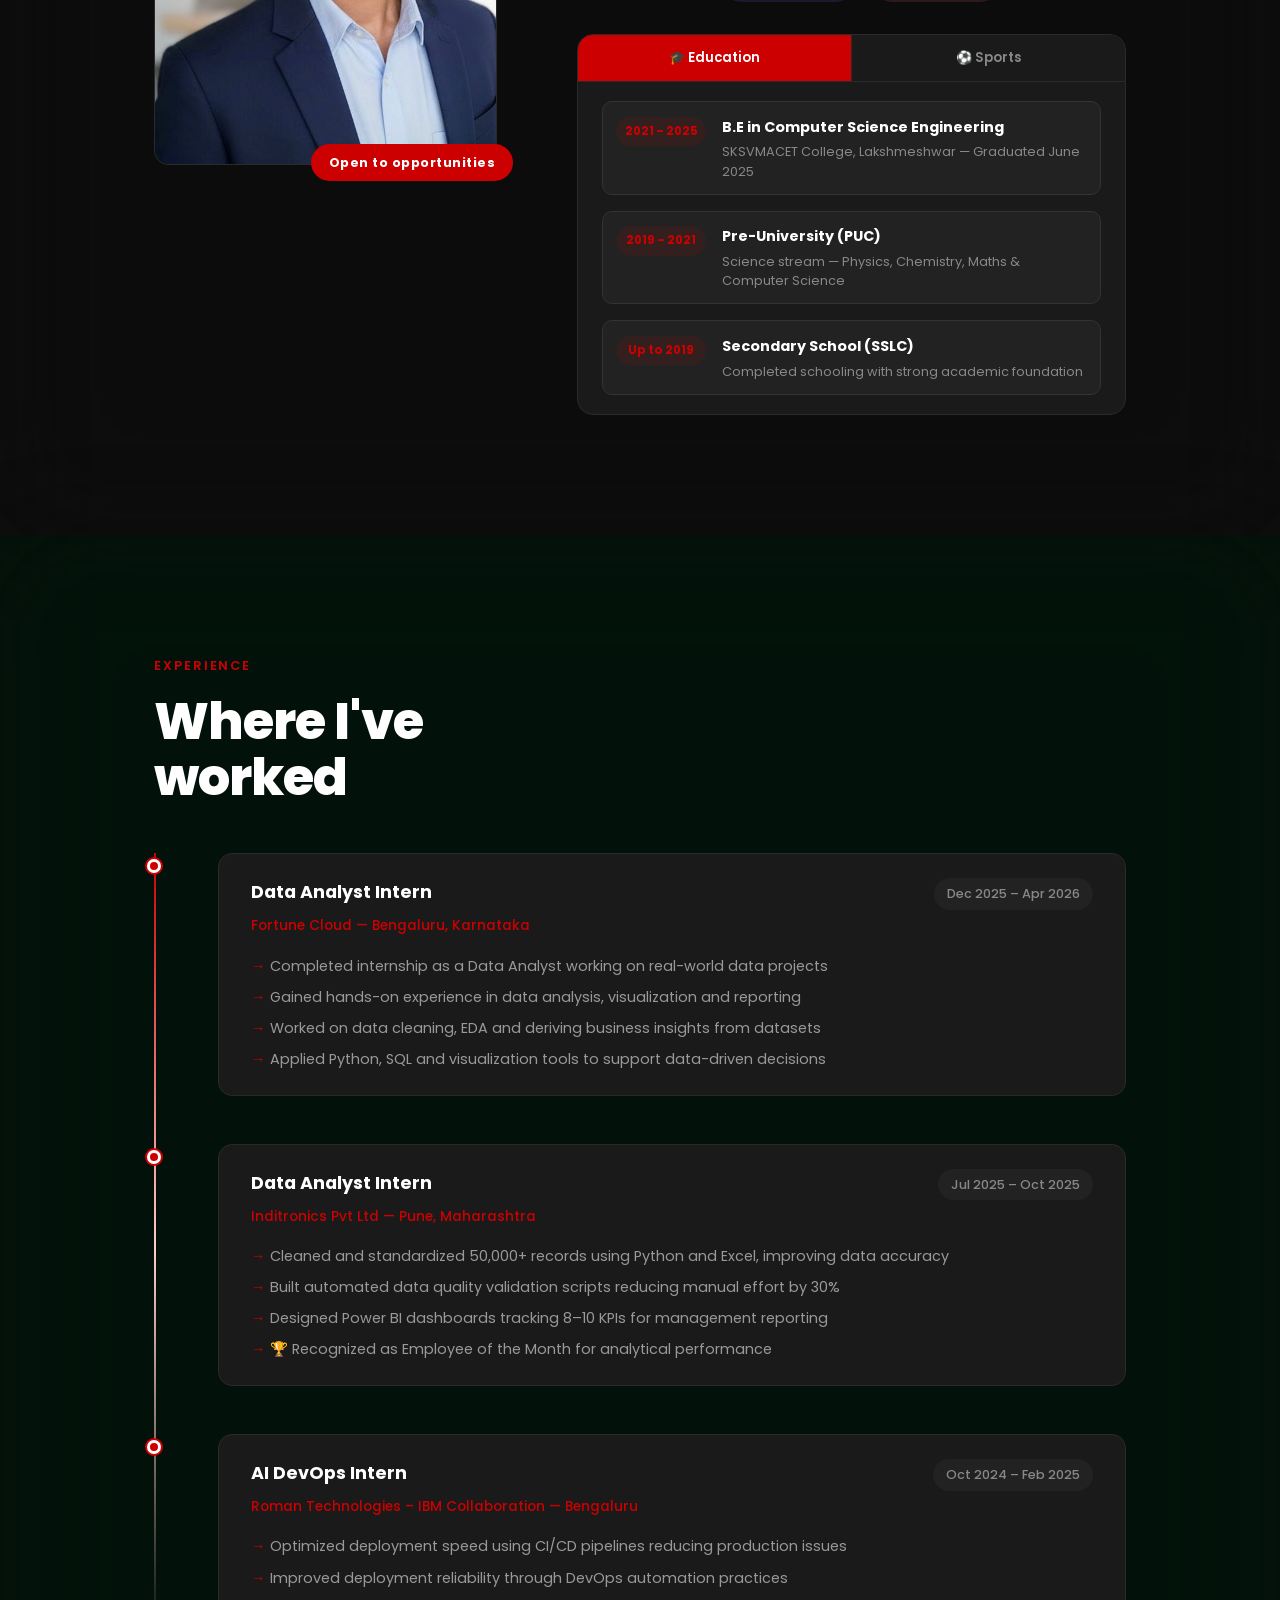
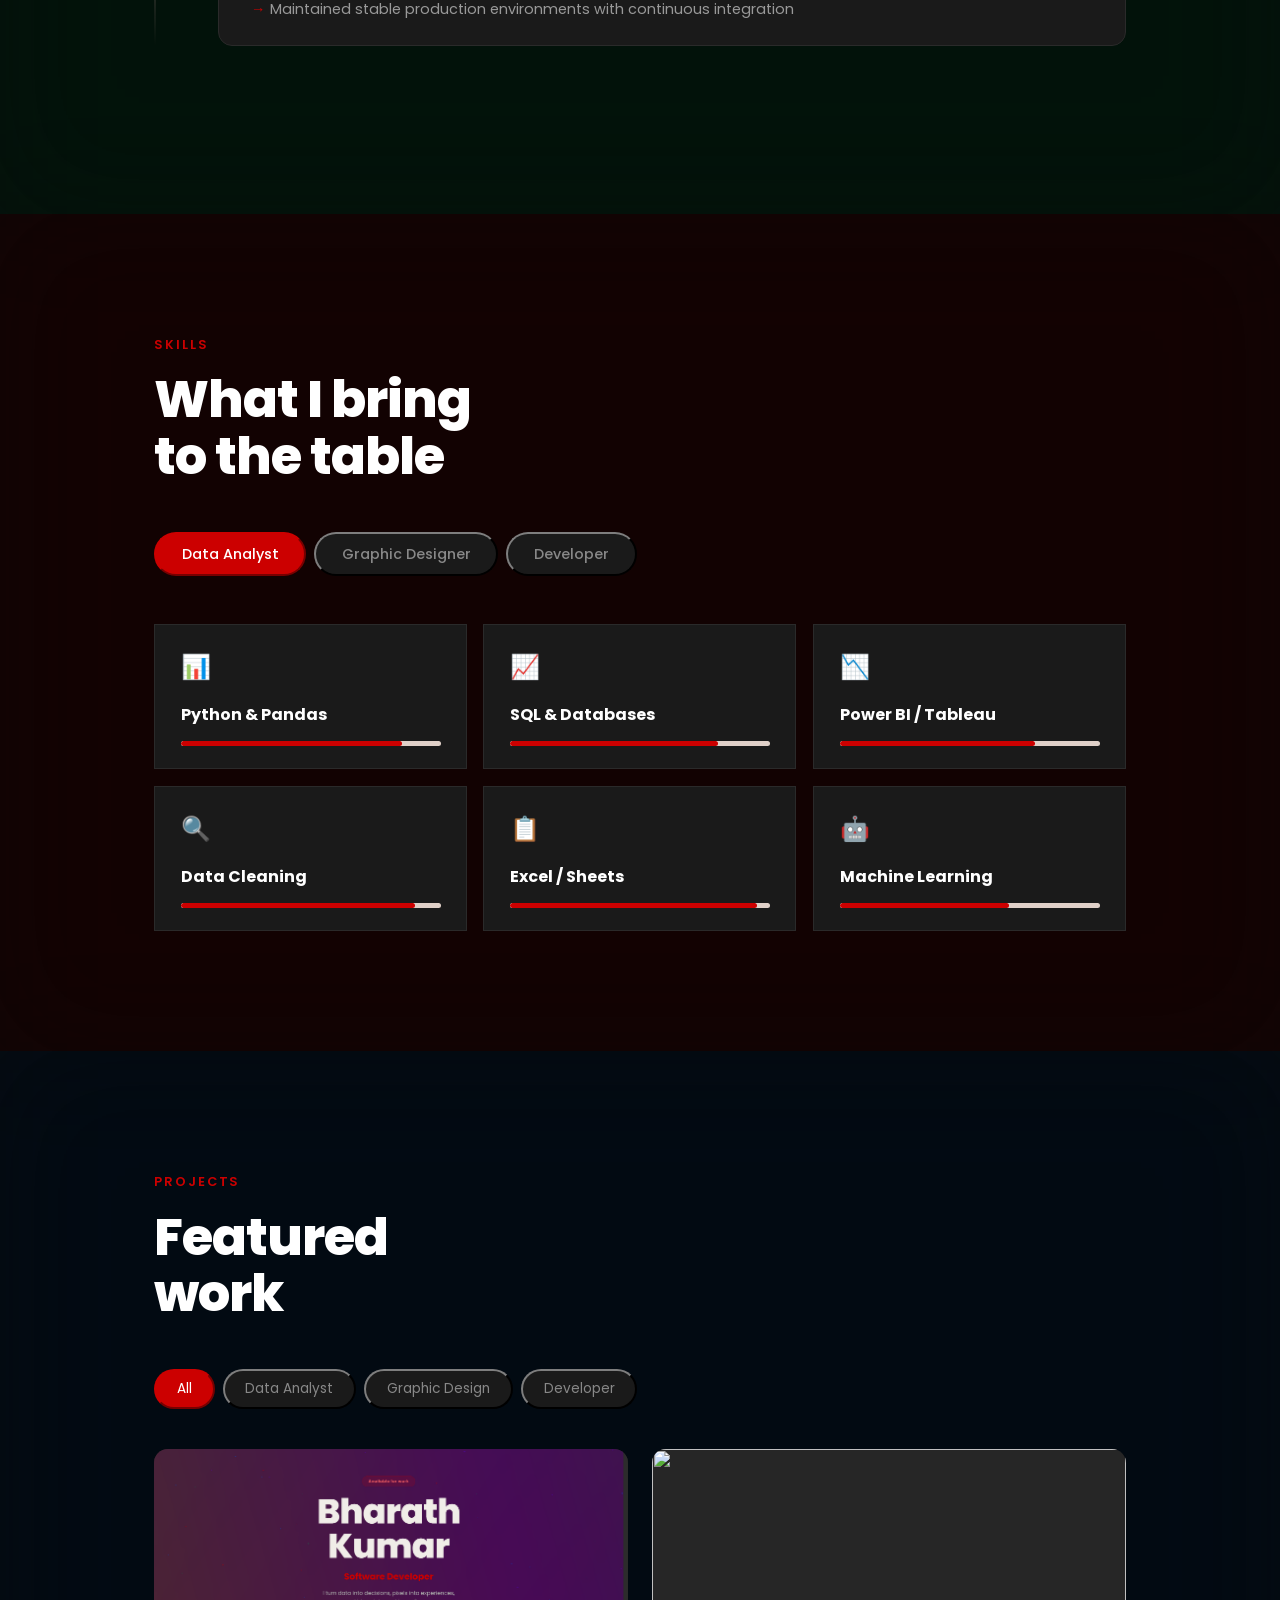
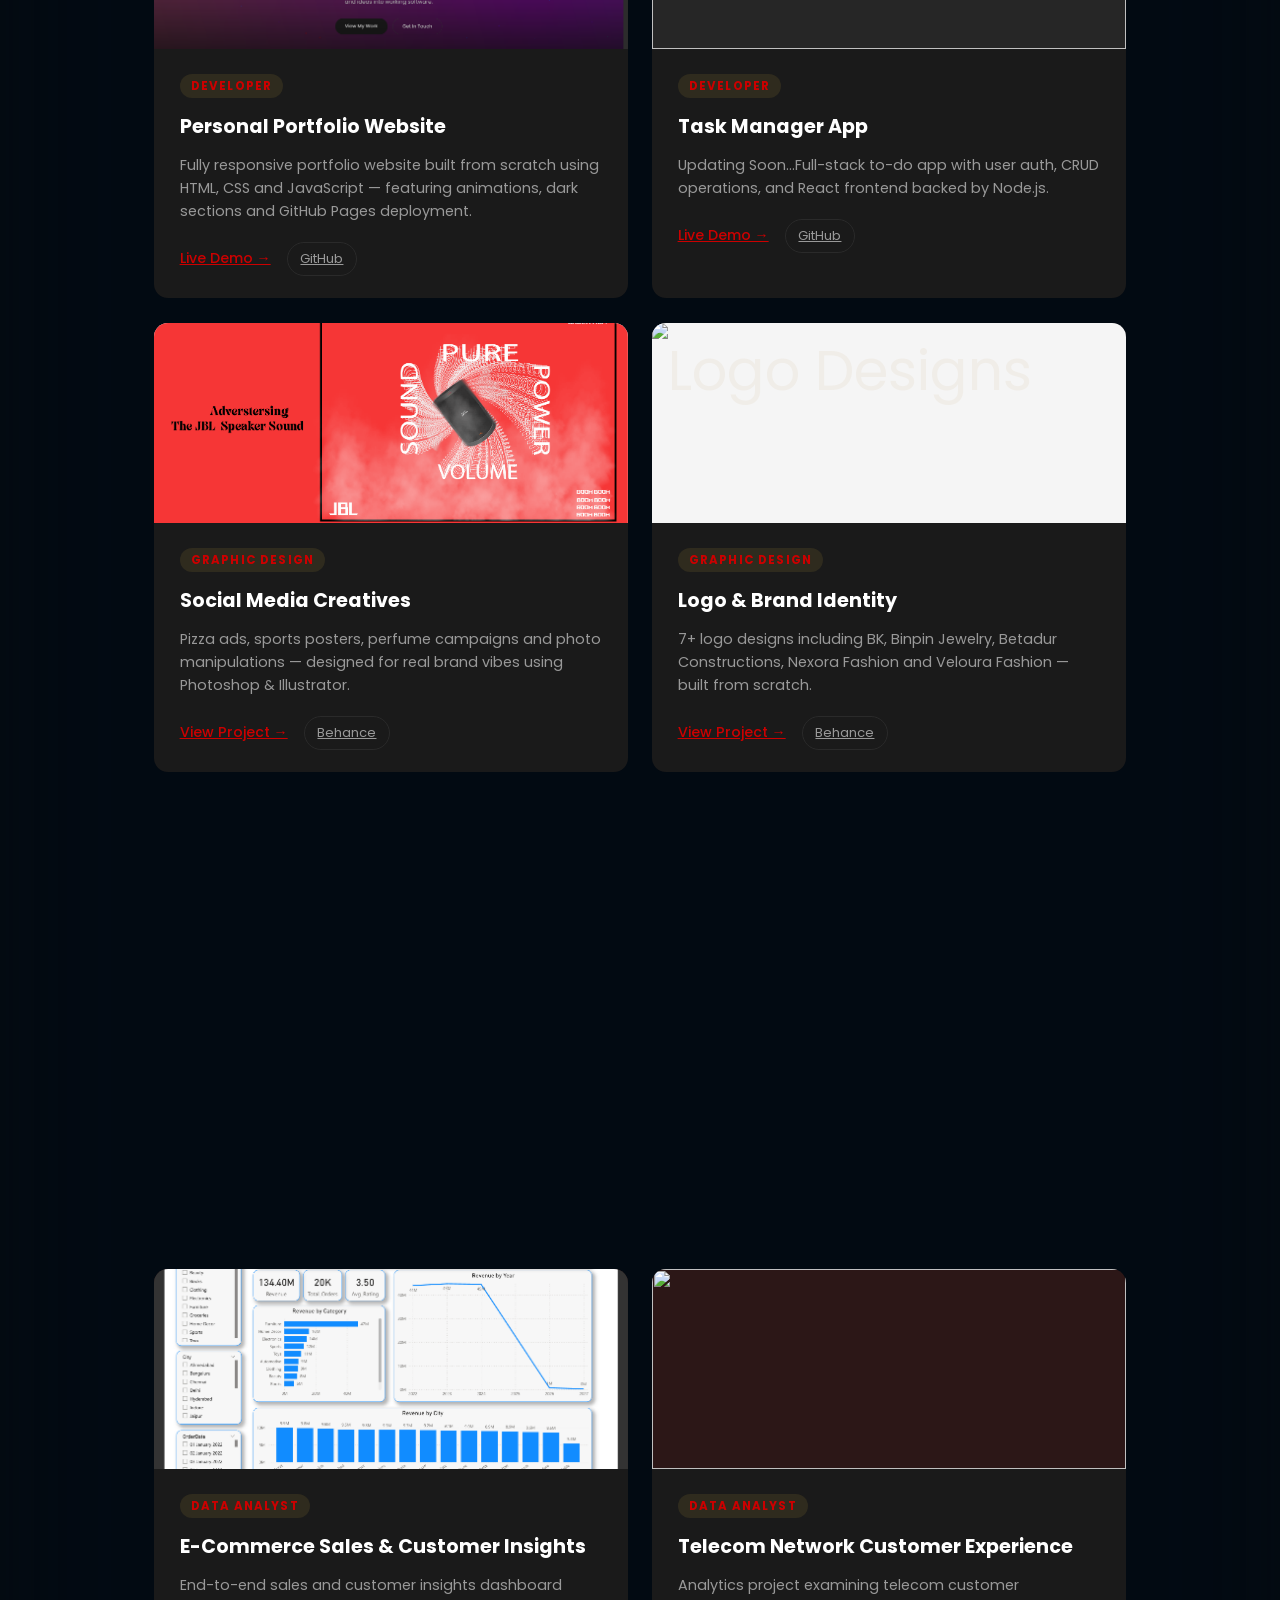
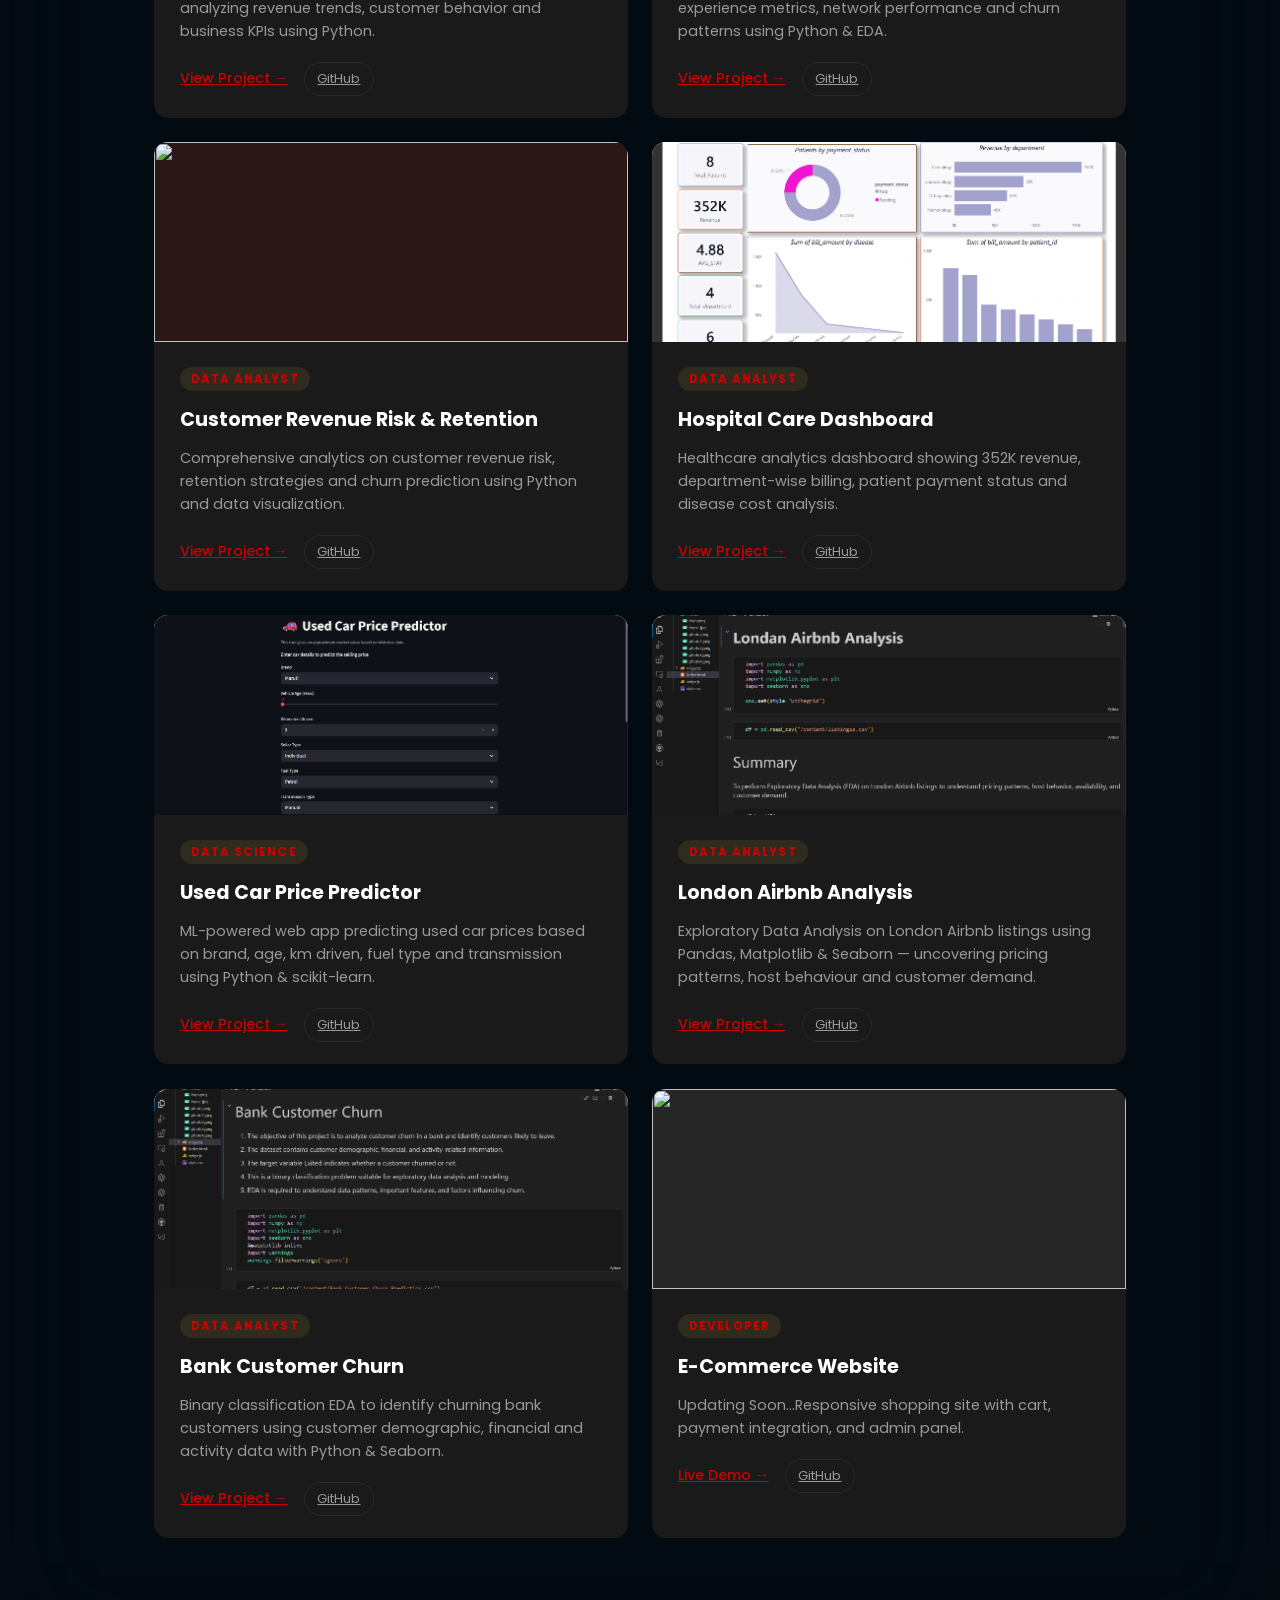
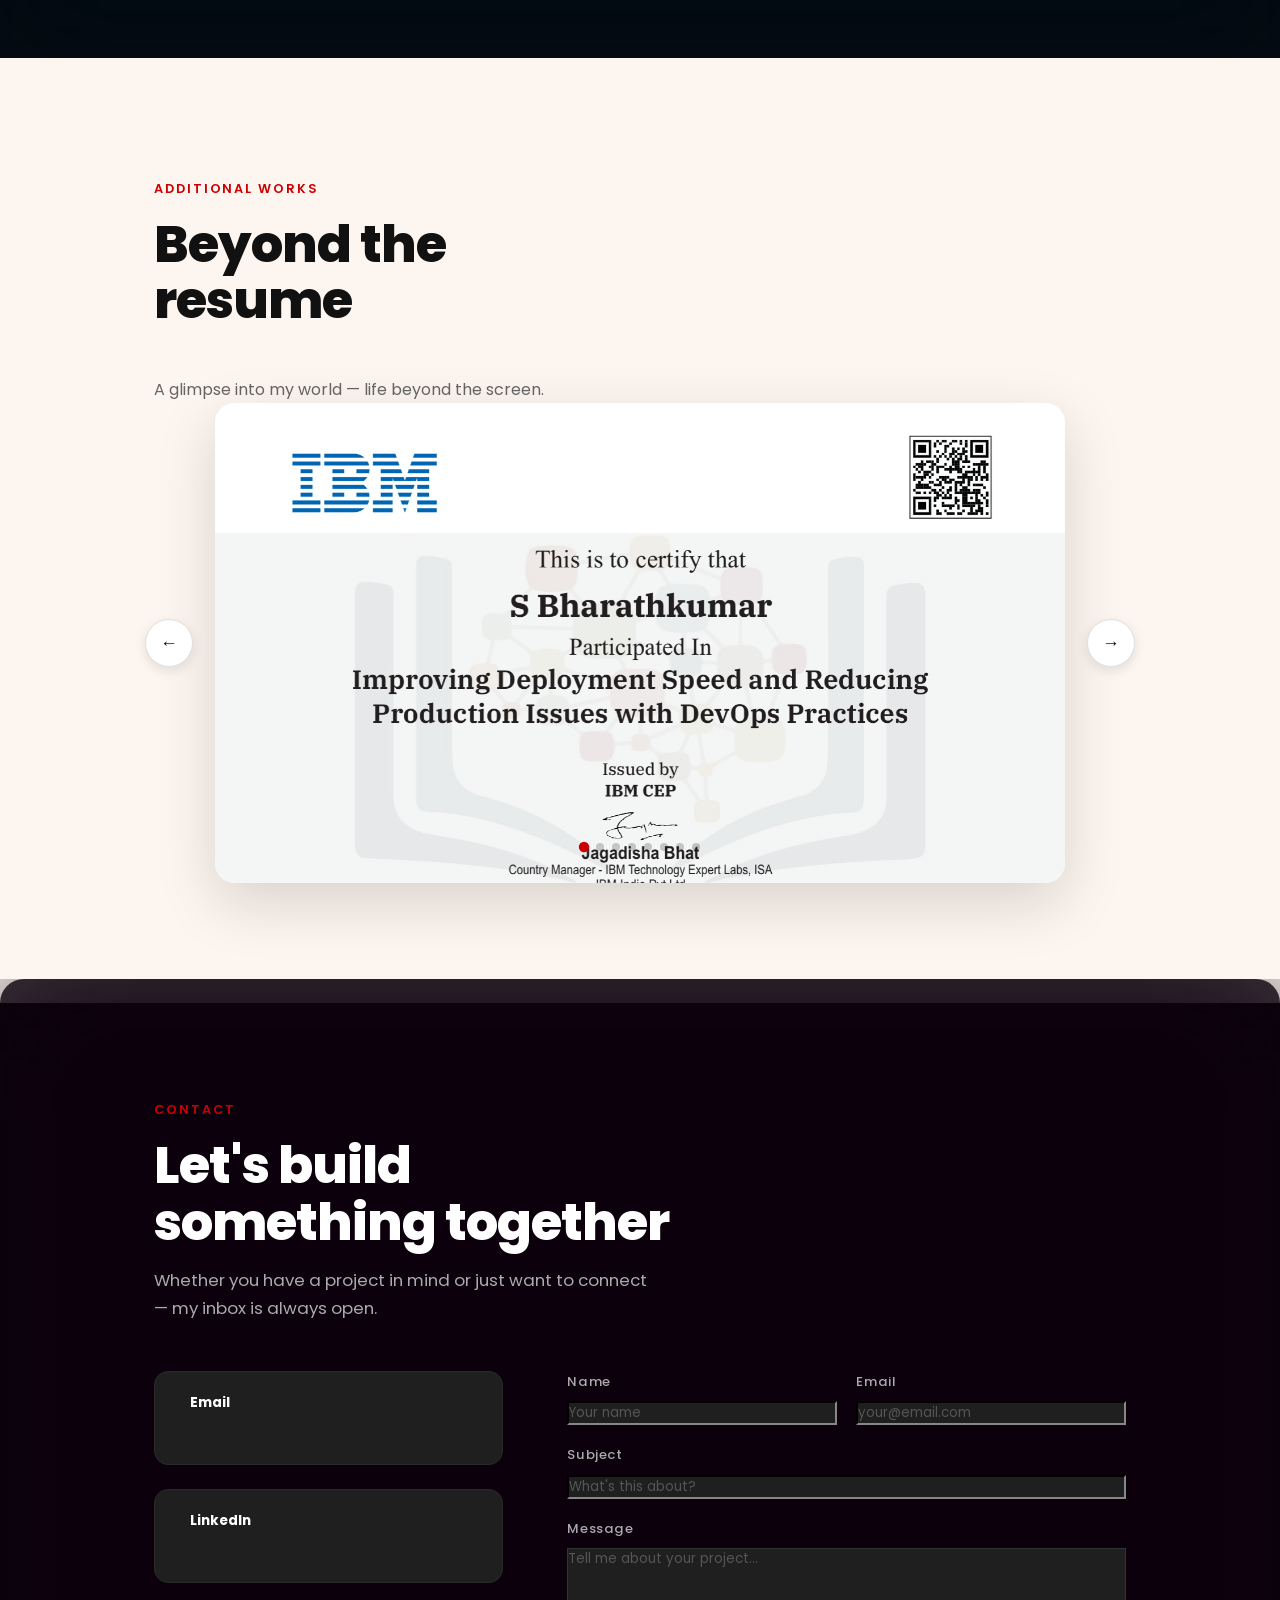
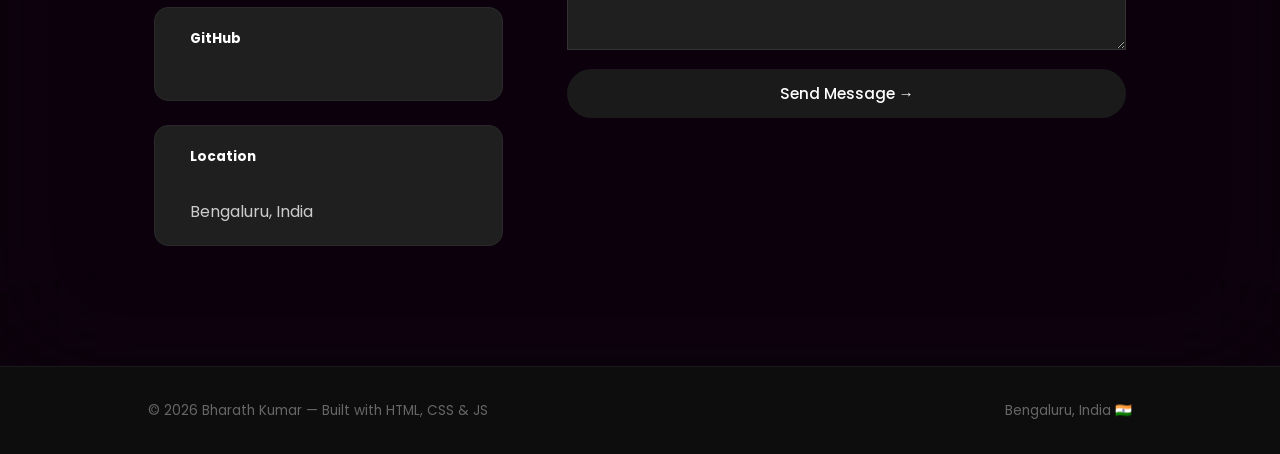
==== commit f93f464c: "images uploded" ====
--- a/index.html
+++ b/index.html
@@ -97,15 +97,25 @@
             <div class="stat"><span class="stat-num">100%</span><span class="stat-label">Passion driven</span></div>
           </div>
           <div class="resume-btns">
-            <a href="resumes/S_Bharath_Kumar_Data_Analyst.pdf" class="btn btn-resume" download>
-               Data Analyst CV
-            </a>
-            <a href="resumes/S.BharathKumar_Developer.pdf" class="btn btn-resume" download>
-               Developer CV
-            </a>
-            <a href="resumes/Bharath_Designs_.pdf"class="btn btn-resume" download>
-               Designer CV
-          </a>
+            <a href="resumes/S_Bharath_Kumar_Data_Analyst.pdf" 
+onclick="gtag('event', 'resume_download', { 'resume_type': 'data_analyst' });"
+download>
+Data Analyst CV
+</a>
+
+<a href="resumes/S.BharathKumar_Developer.pdf" 
+onclick="gtag('event', 'resume_download', { 'resume_type': 'developer' });"
+class="btn btn-resume" 
+download>
+Developer CV
+</a>
+
+<a href="resumes/Bharath_Designs_.pdf" 
+onclick="gtag('event', 'resume_download', { 'resume_type': 'designer' });"
+class="btn btn-resume" 
+download>
+Designer CV
+</a>
           </div>
 
           <!-- ABOUT SLIDER -->
@@ -575,15 +585,20 @@
         <div class="contact-info">
           <div class="contact-item">
             <span class="ci-icon"></span>
-            <div><strong>Email</strong><br><a href="mailto:you@email.com">kumarbharatvgsb321@gmail.com</a></div>
+            <div><strong>Email</strong><br><a href="mailto:kumarbharatvgsb321@gmail.com"
+              onclick="gtag('event', 'email_click');"></a></div>
           </div>
           <div class="contact-item">
             <span class="ci-icon"></span>
-            <div><strong>LinkedIn</strong><br><a href="https://www.linkedin.com/in/s-bharath-kumar-775359256" target="_blank">linkedin.com/in/s-bharath-kumar-775359256</a></div>
+            <div><strong>LinkedIn</strong><br><a href="https://www.linkedin.com/in/s-bharath-kumar-775359256" 
+              onclick="gtag('event', 'linkedin_click');"
+              target="_blank"></a></div>
           </div>
           <div class="contact-item">
             <span class="ci-icon"></span>
-            <div><strong>GitHub</strong><br><a href="https://github.com/gitboy321" target="_blank">https://github.com/gitboy321</a></div>
+            <div><strong>GitHub</strong><br><a href="https://github.com/gitboy321" 
+              onclick="gtag('event', 'github_click');"
+              target="_blank"></a></div>
           </div>
           <div class="contact-item">
             <span class="ci-icon"></span>
--- a/style.css
+++ b/style.css
@@ -2066,3 +2066,14 @@
   .about-stats { flex-direction: column !important; align-items: center !important; }
 }
 
+window.addEventListener('scroll', () => {
+  let scrollPercent = (window.scrollY / document.body.scrollHeight) * 100;
+
+  if (scrollPercent > 50) {
+    gtag('event', 'scroll_50');
+  }
+});
+
+setTimeout(() => {
+  gtag('event', 'time_spent_30s');
+}, 30000);
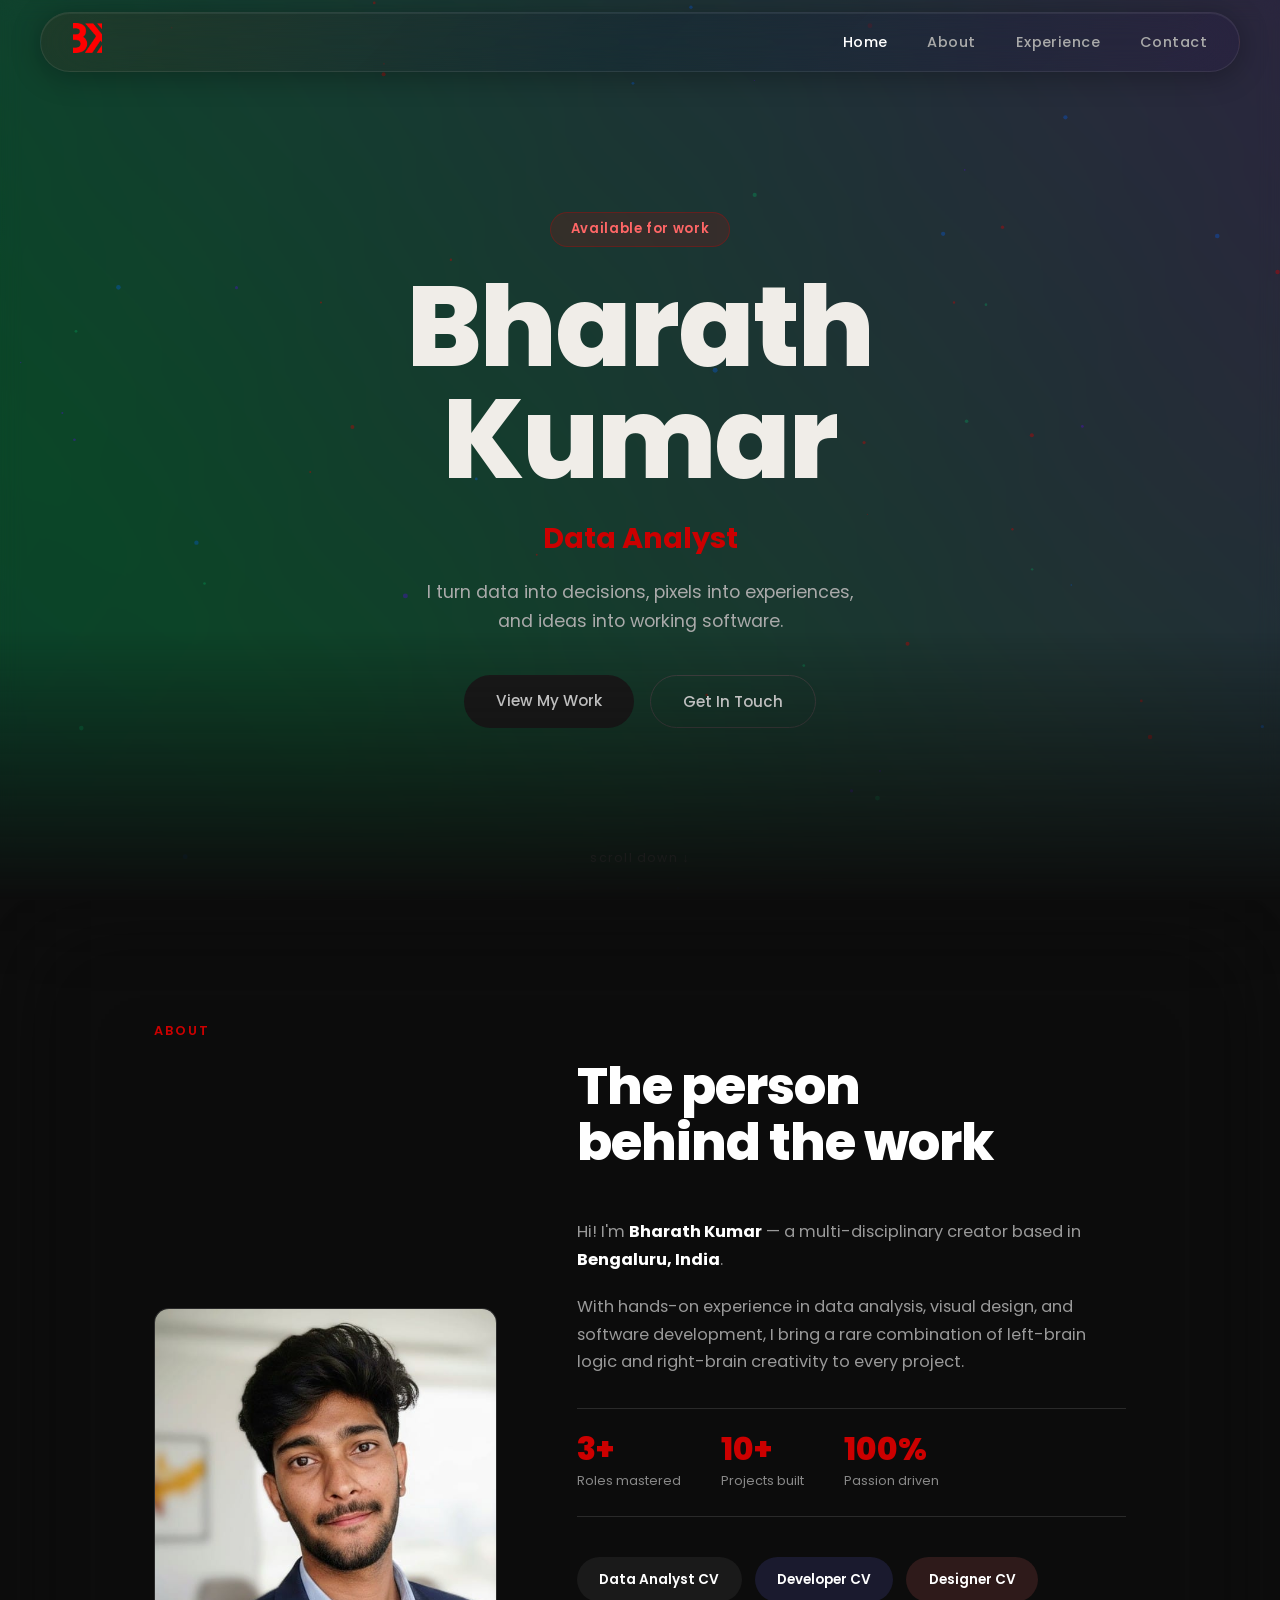
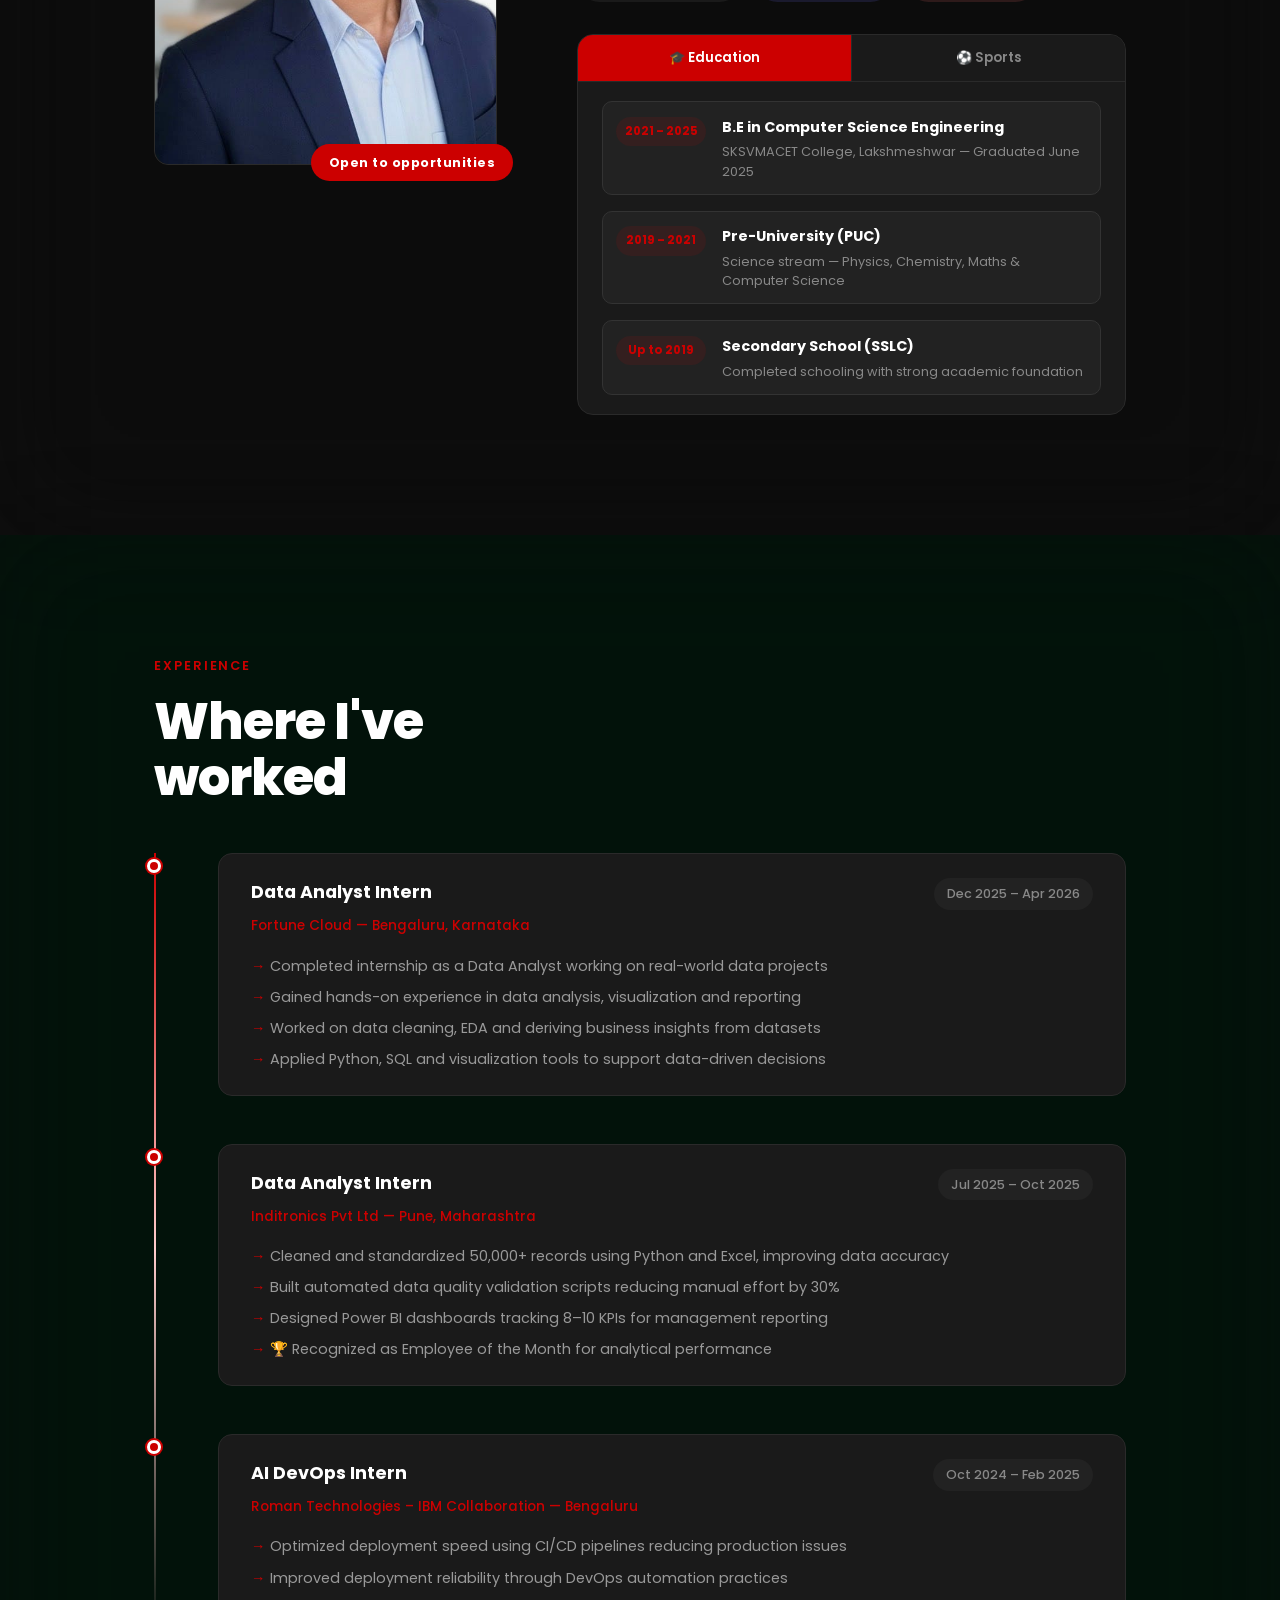
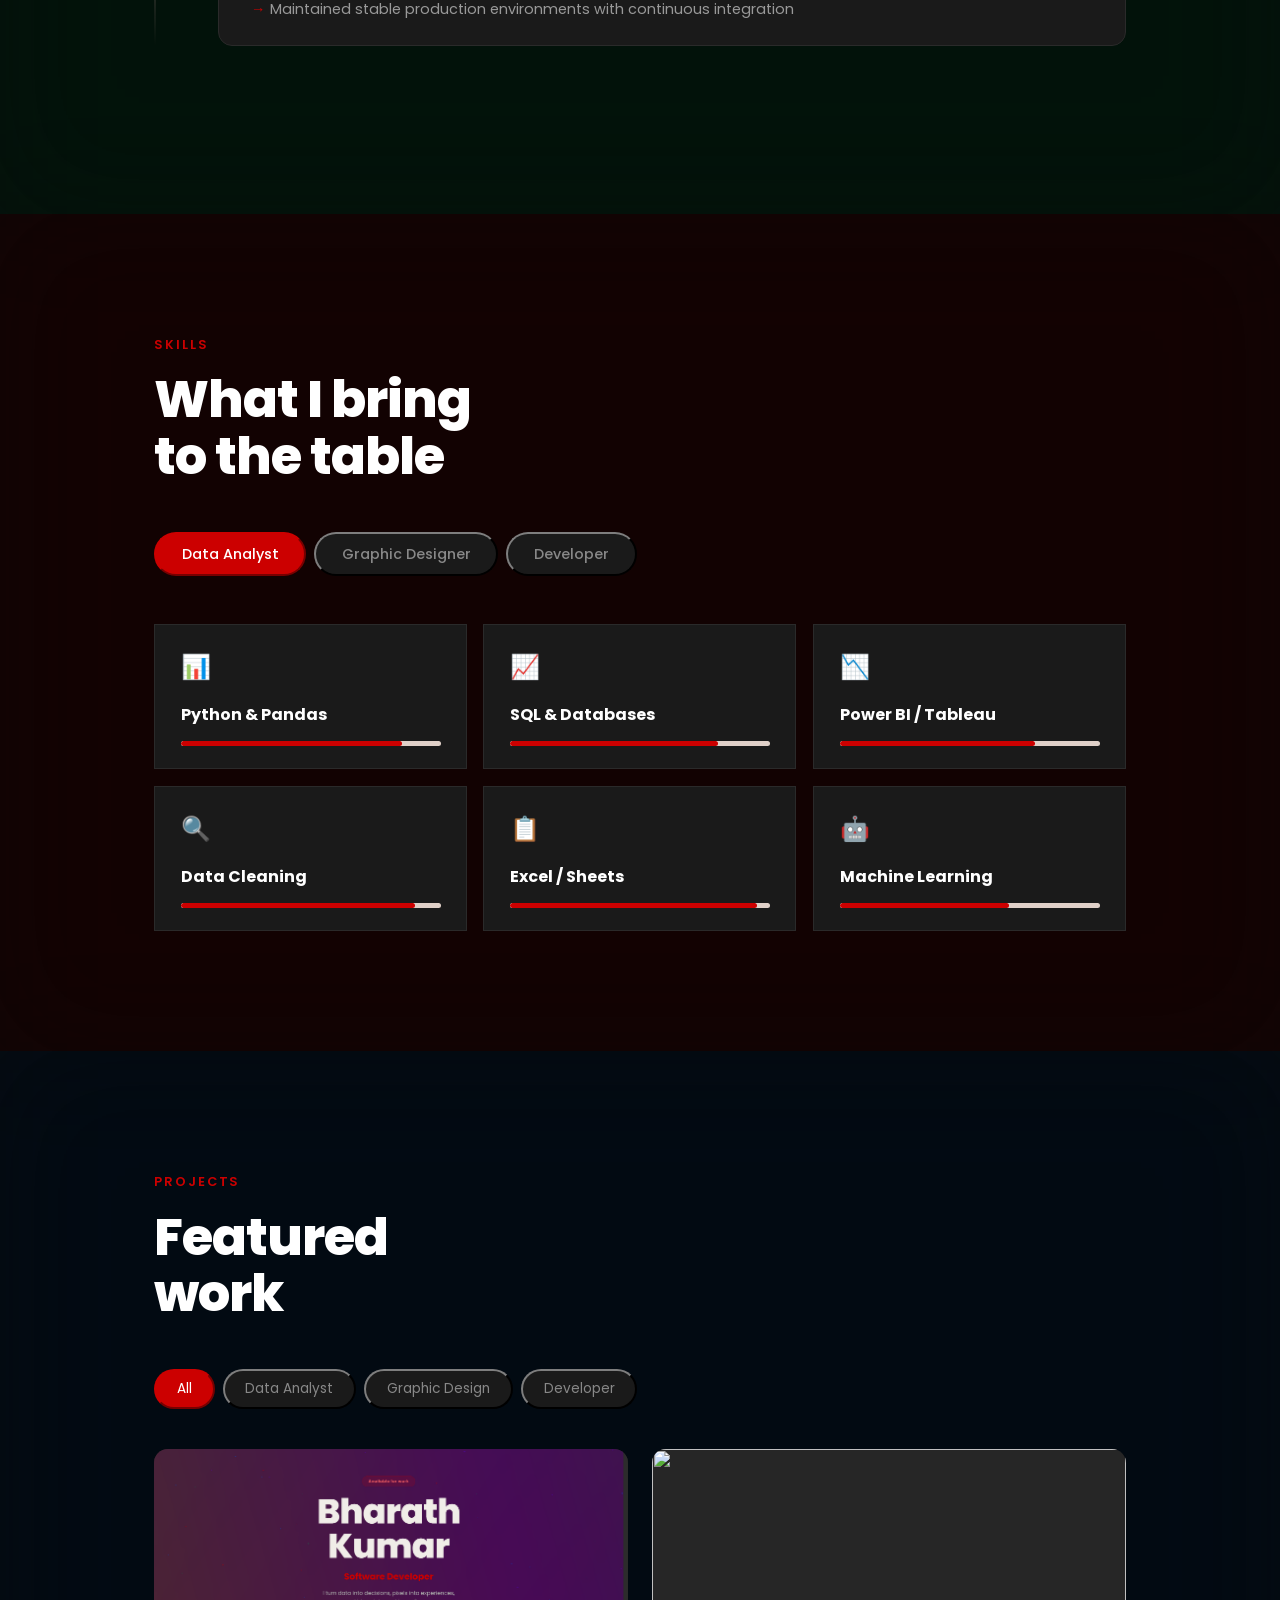
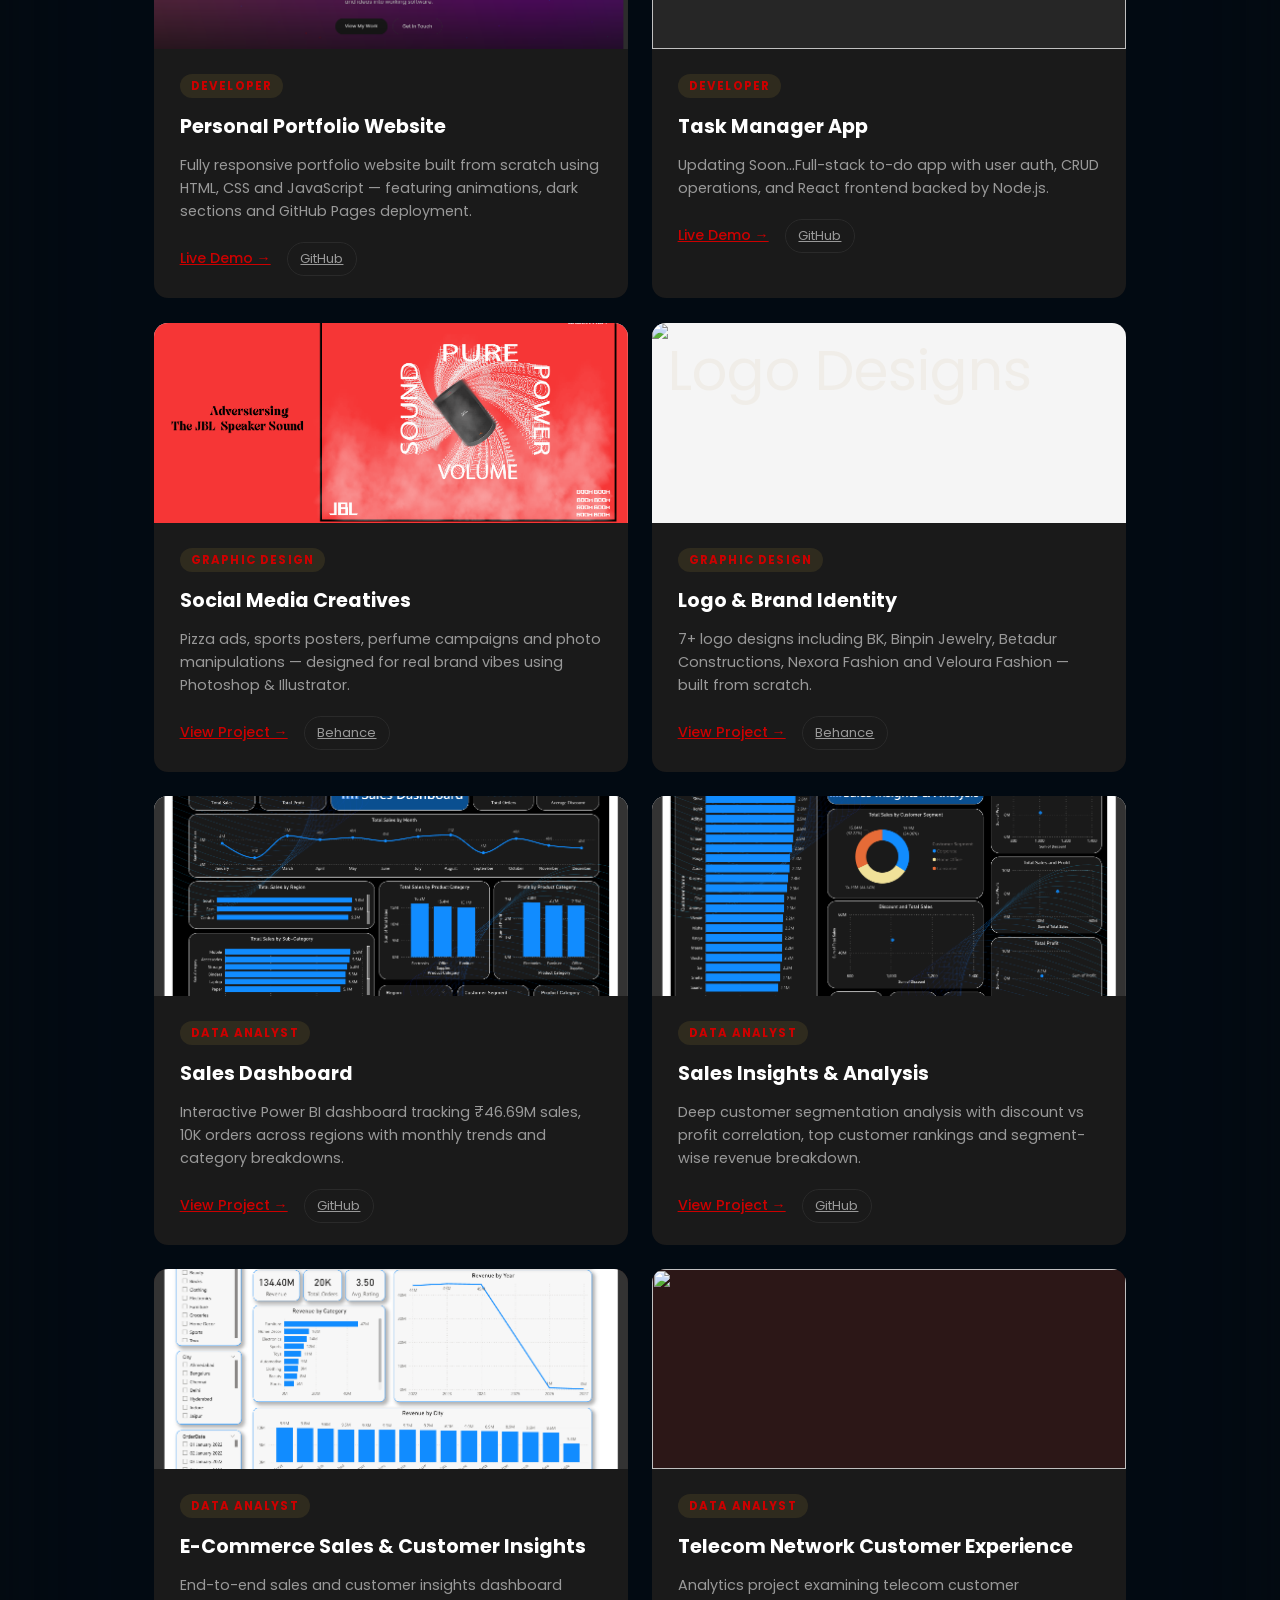
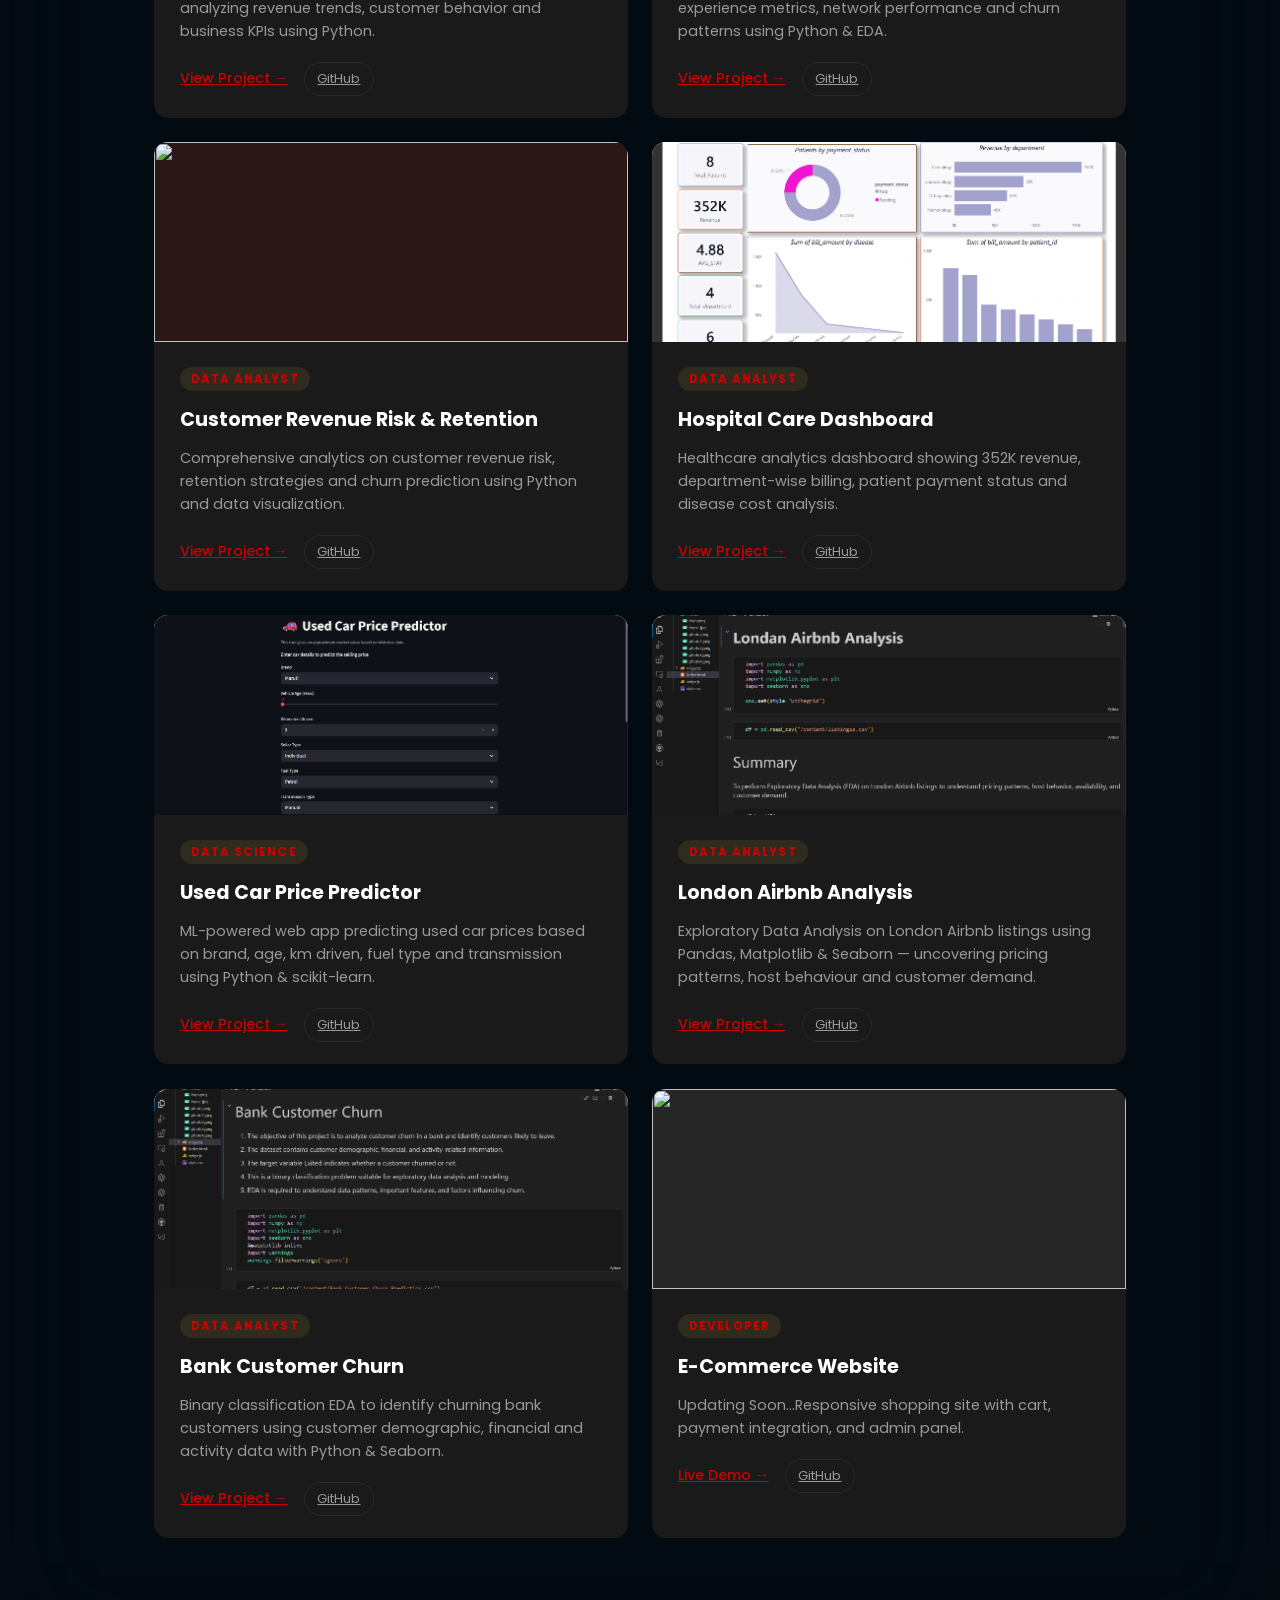
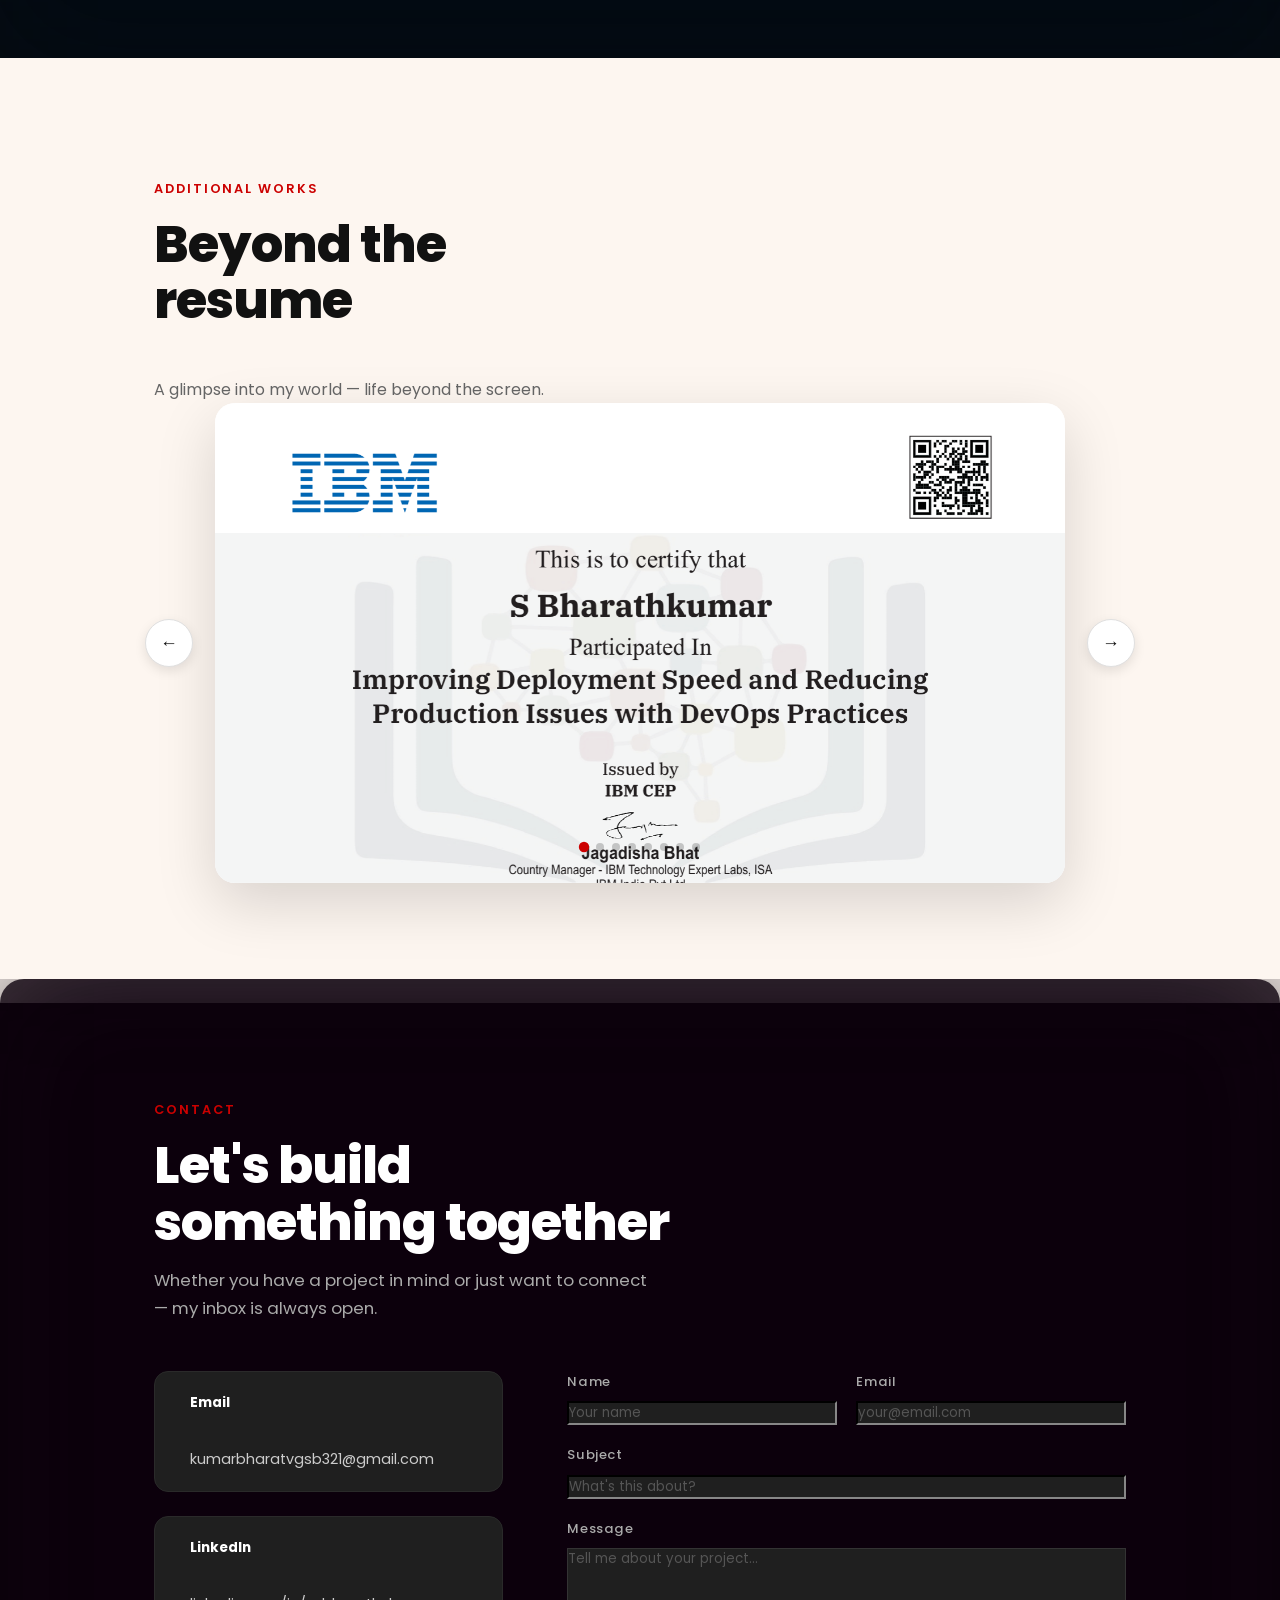
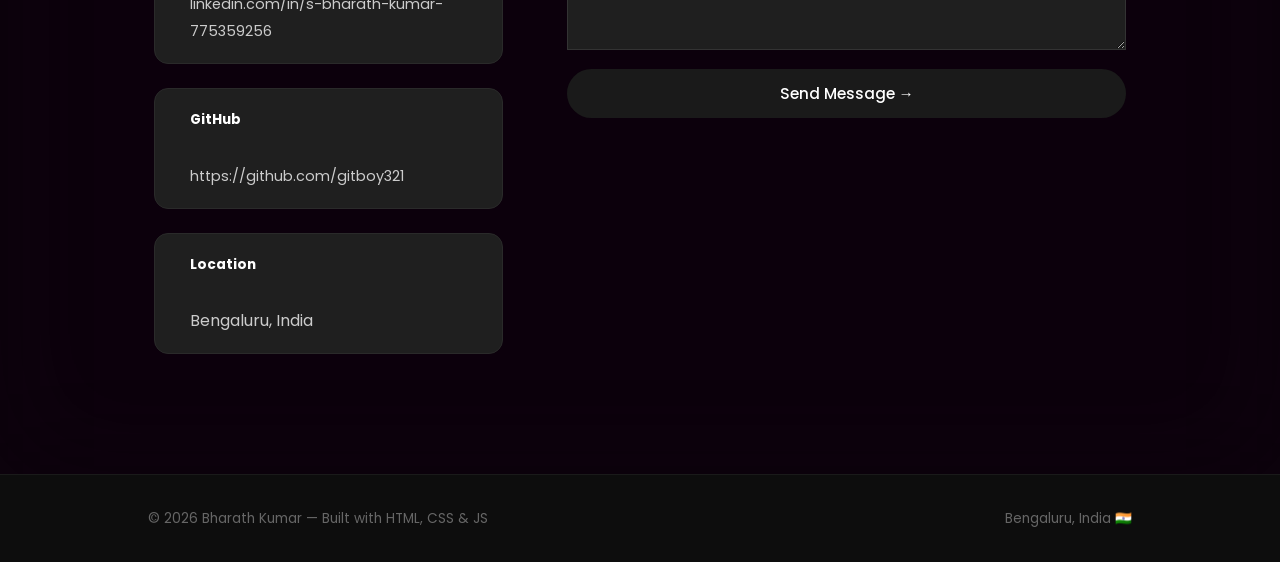
==== commit cbd0566a: "images uploded" ====
--- a/index.html
+++ b/index.html
@@ -97,25 +97,15 @@
             <div class="stat"><span class="stat-num">100%</span><span class="stat-label">Passion driven</span></div>
           </div>
           <div class="resume-btns">
-            <a href="resumes/S_Bharath_Kumar_Data_Analyst.pdf" 
-onclick="gtag('event', 'resume_download', { 'resume_type': 'data_analyst' });"
-download>
-Data Analyst CV
-</a>
-
-<a href="resumes/S.BharathKumar_Developer.pdf" 
-onclick="gtag('event', 'resume_download', { 'resume_type': 'developer' });"
-class="btn btn-resume" 
-download>
-Developer CV
-</a>
-
-<a href="resumes/Bharath_Designs_.pdf" 
-onclick="gtag('event', 'resume_download', { 'resume_type': 'designer' });"
-class="btn btn-resume" 
-download>
-Designer CV
-</a>
+            <a href="resumes/S_Bharath_Kumar_Data_Analyst.pdf" class="btn btn-resume" download>
+               Data Analyst CV
+            </a>
+            <a href="resumes/S.BharathKumar_Developer.pdf" class="btn btn-resume" download>
+               Developer CV
+            </a>
+            <a href="resumes/Bharath_Designs_.pdf"class="btn btn-resume" download>
+               Designer CV
+          </a>
           </div>
 
           <!-- ABOUT SLIDER -->
@@ -585,20 +575,15 @@
         <div class="contact-info">
           <div class="contact-item">
             <span class="ci-icon"></span>
-            <div><strong>Email</strong><br><a href="mailto:kumarbharatvgsb321@gmail.com"
-              onclick="gtag('event', 'email_click');"></a></div>
+            <div><strong>Email</strong><br><a href="mailto:you@email.com">kumarbharatvgsb321@gmail.com</a></div>
           </div>
           <div class="contact-item">
             <span class="ci-icon"></span>
-            <div><strong>LinkedIn</strong><br><a href="https://www.linkedin.com/in/s-bharath-kumar-775359256" 
-              onclick="gtag('event', 'linkedin_click');"
-              target="_blank"></a></div>
+            <div><strong>LinkedIn</strong><br><a href="https://www.linkedin.com/in/s-bharath-kumar-775359256" target="_blank">linkedin.com/in/s-bharath-kumar-775359256</a></div>
           </div>
           <div class="contact-item">
             <span class="ci-icon"></span>
-            <div><strong>GitHub</strong><br><a href="https://github.com/gitboy321" 
-              onclick="gtag('event', 'github_click');"
-              target="_blank"></a></div>
+            <div><strong>GitHub</strong><br><a href="https://github.com/gitboy321" target="_blank">https://github.com/gitboy321</a></div>
           </div>
           <div class="contact-item">
             <span class="ci-icon"></span>
--- a/style.css
+++ b/style.css
@@ -2066,14 +2066,3 @@
   .about-stats { flex-direction: column !important; align-items: center !important; }
 }
 
-window.addEventListener('scroll', () => {
-  let scrollPercent = (window.scrollY / document.body.scrollHeight) * 100;
-
-  if (scrollPercent > 50) {
-    gtag('event', 'scroll_50');
-  }
-});
-
-setTimeout(() => {
-  gtag('event', 'time_spent_30s');
-}, 30000);
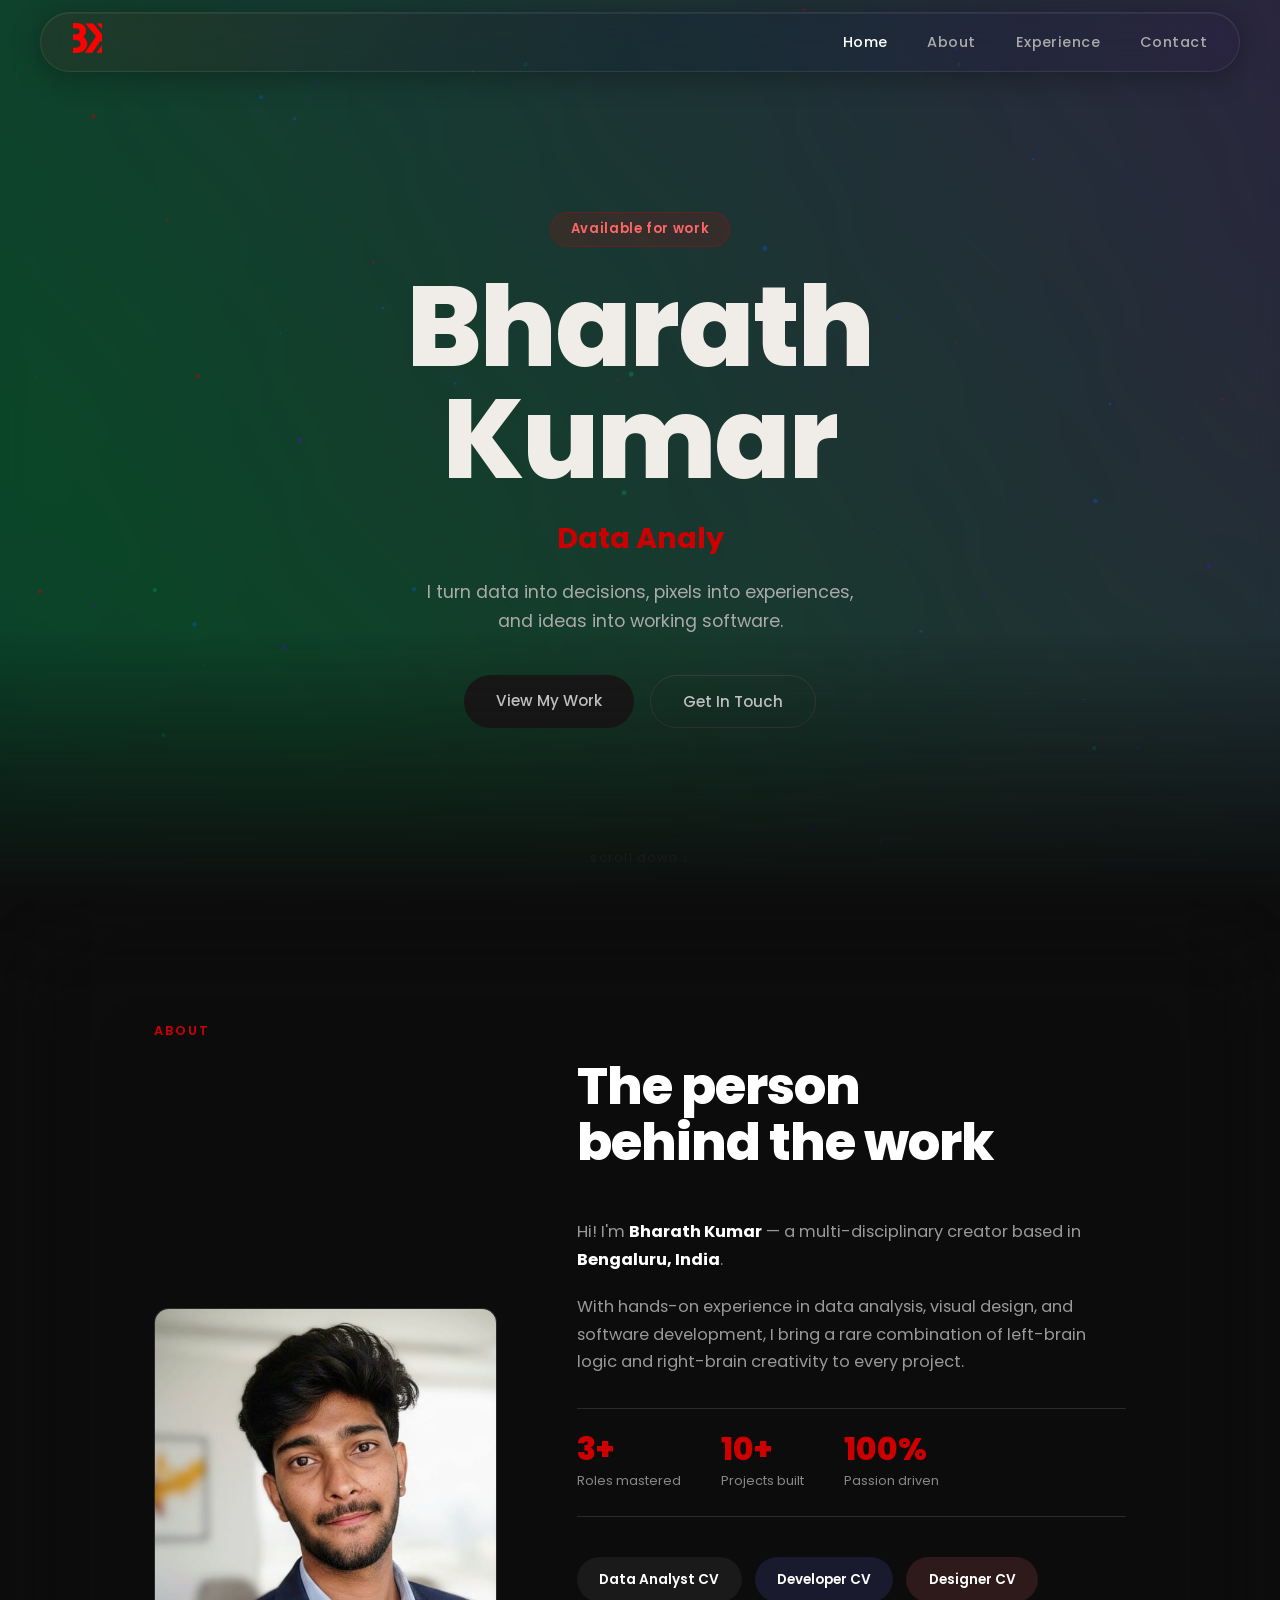
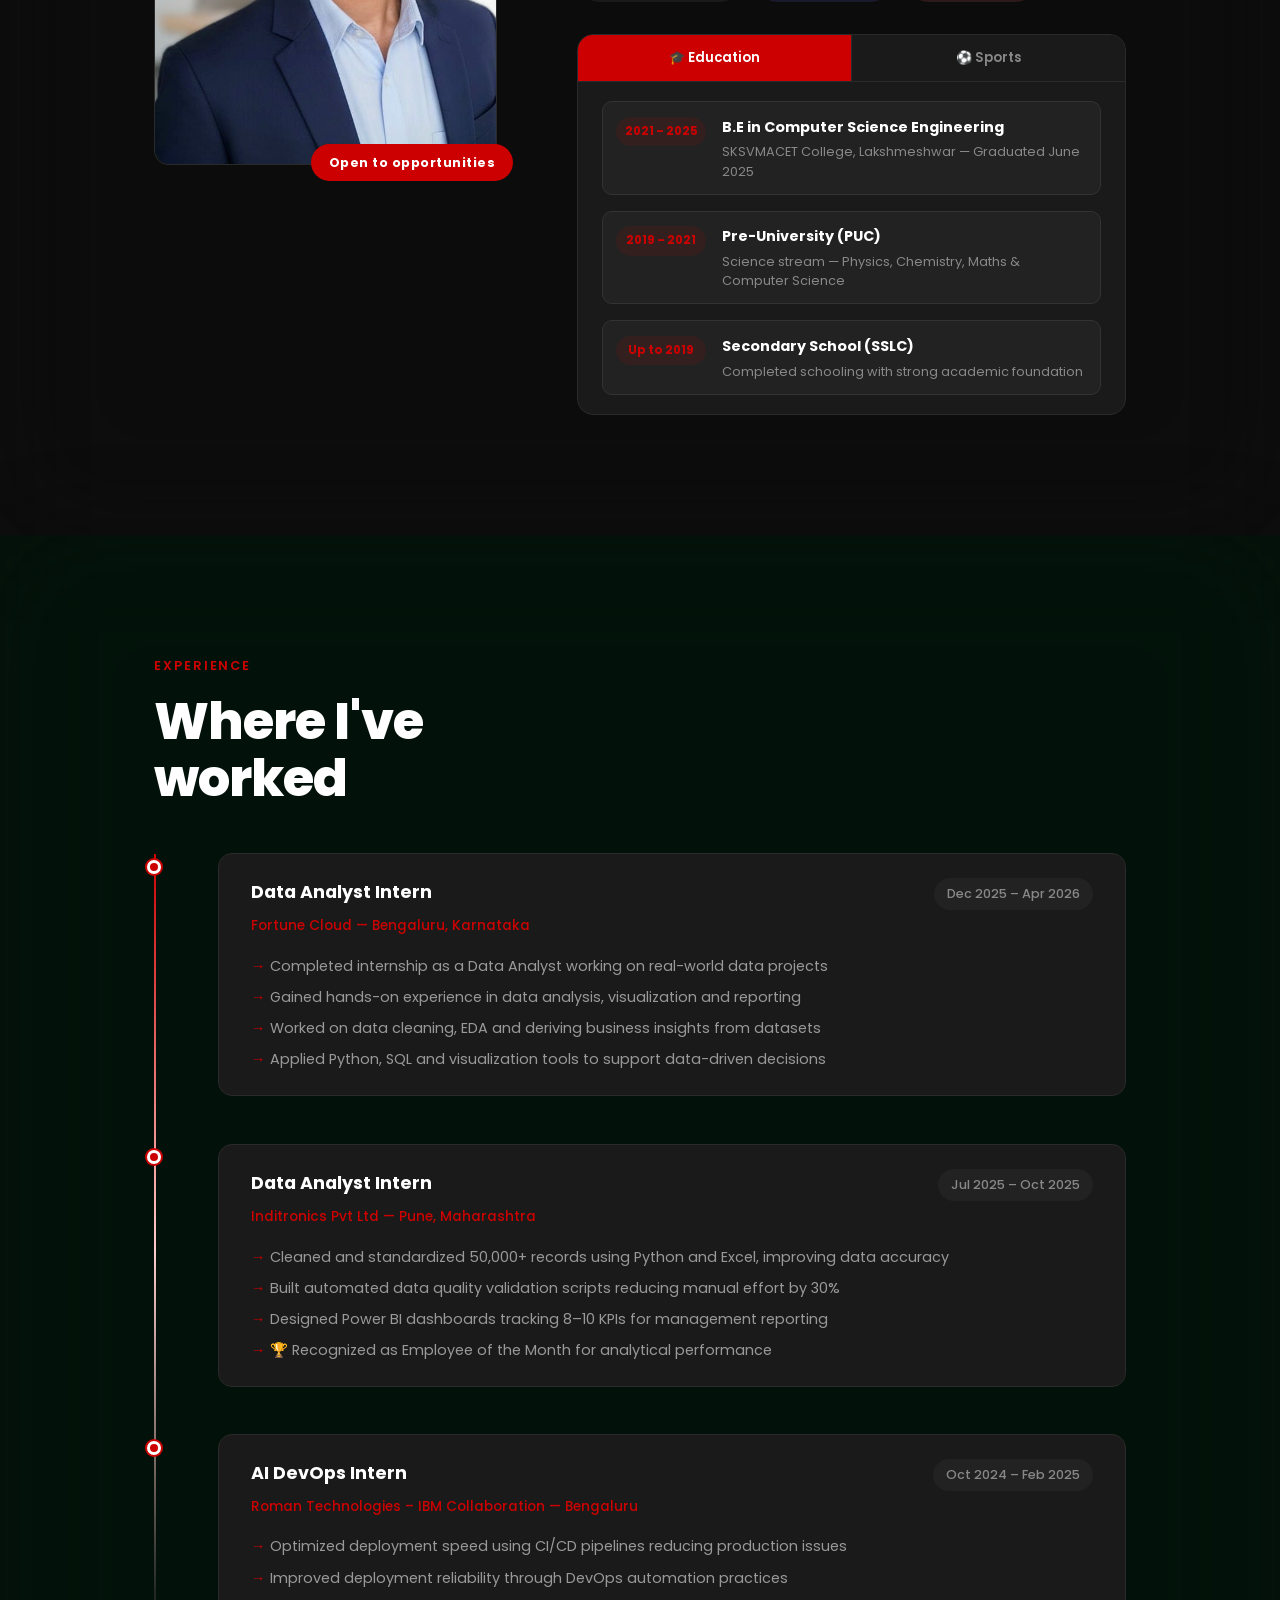
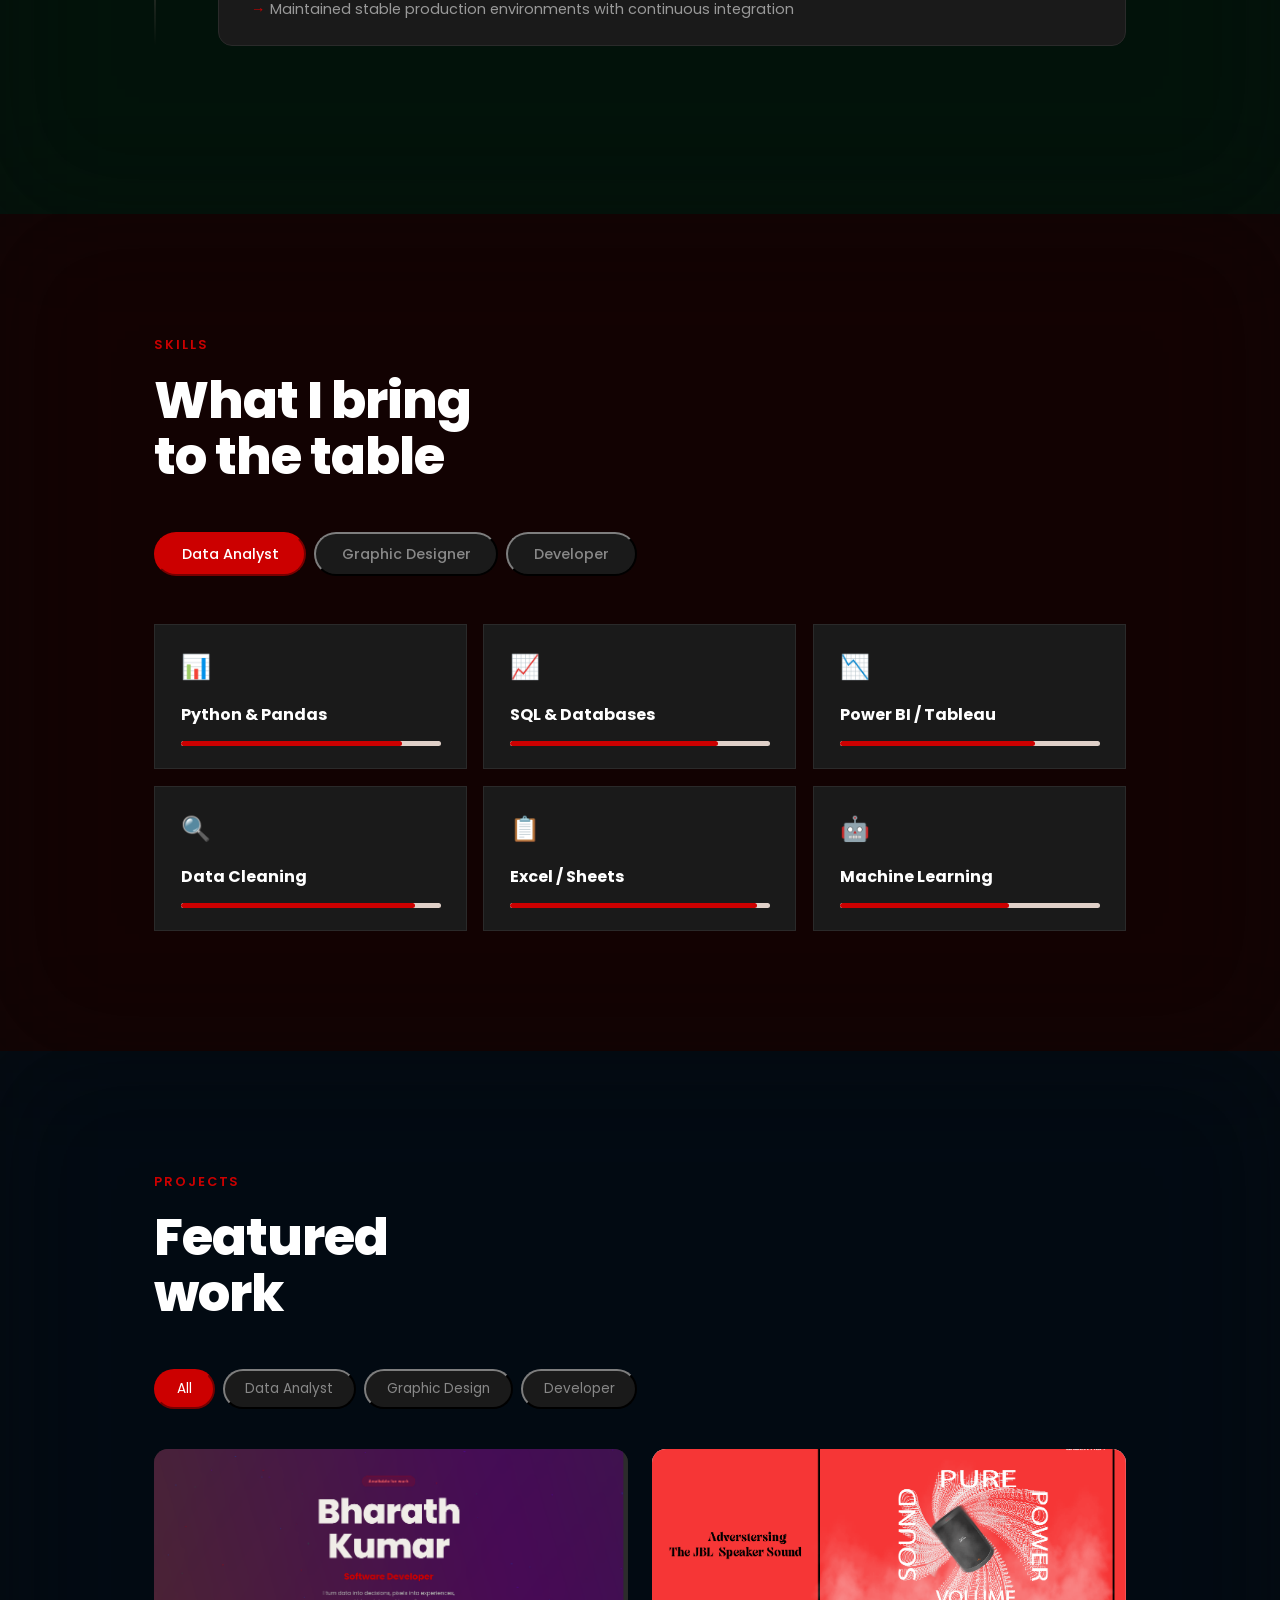
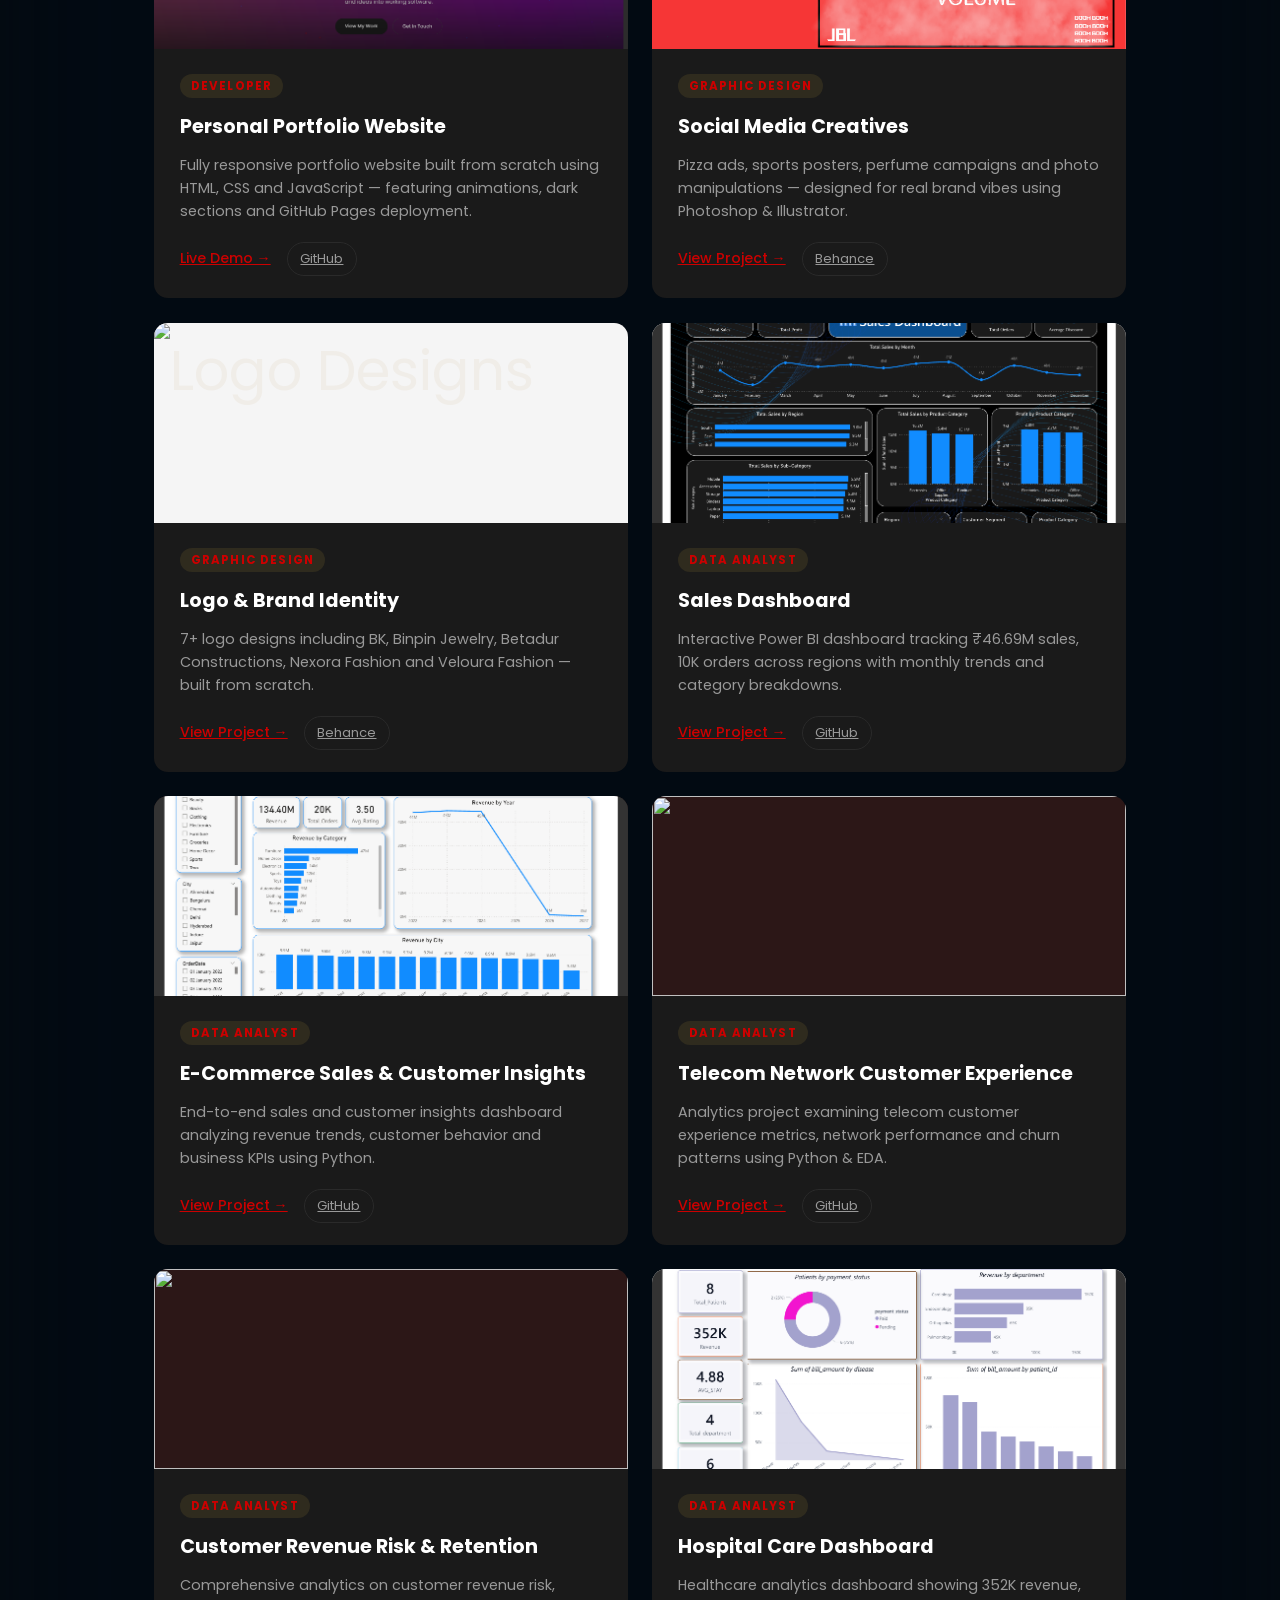
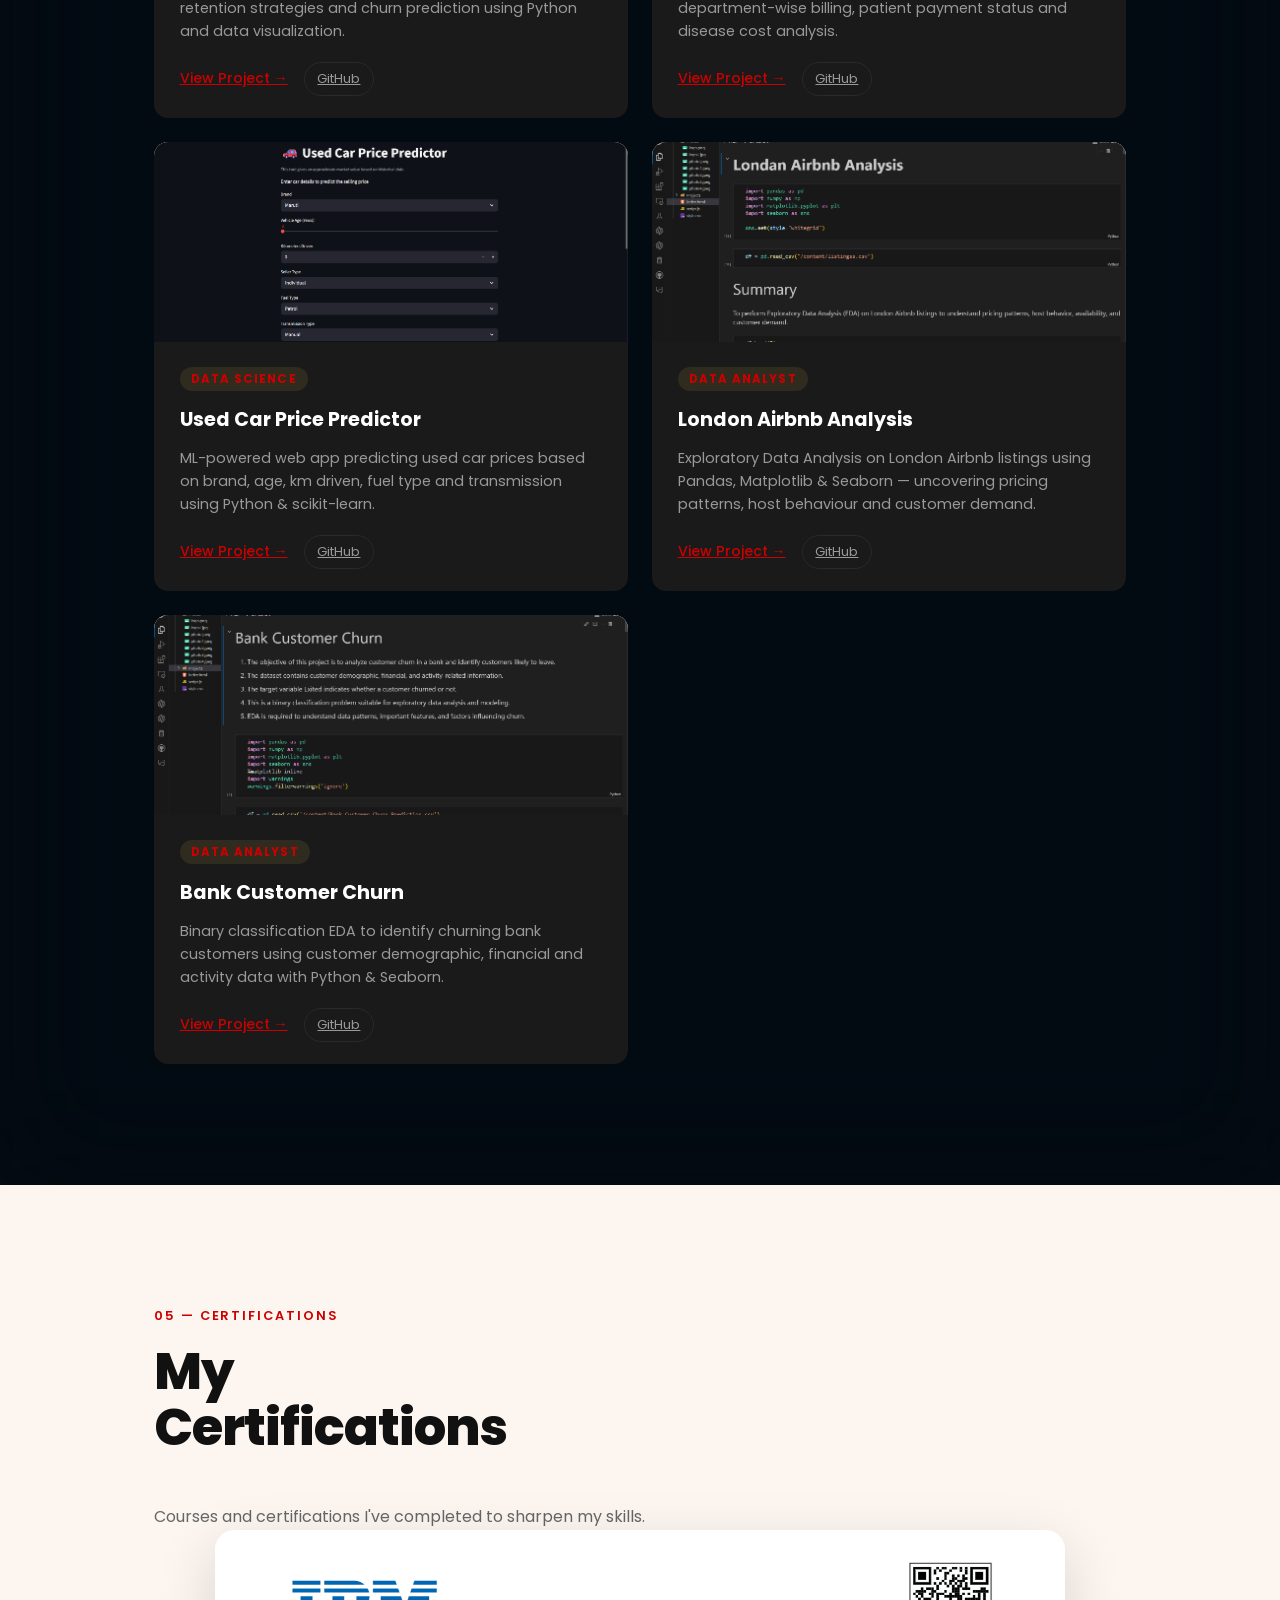
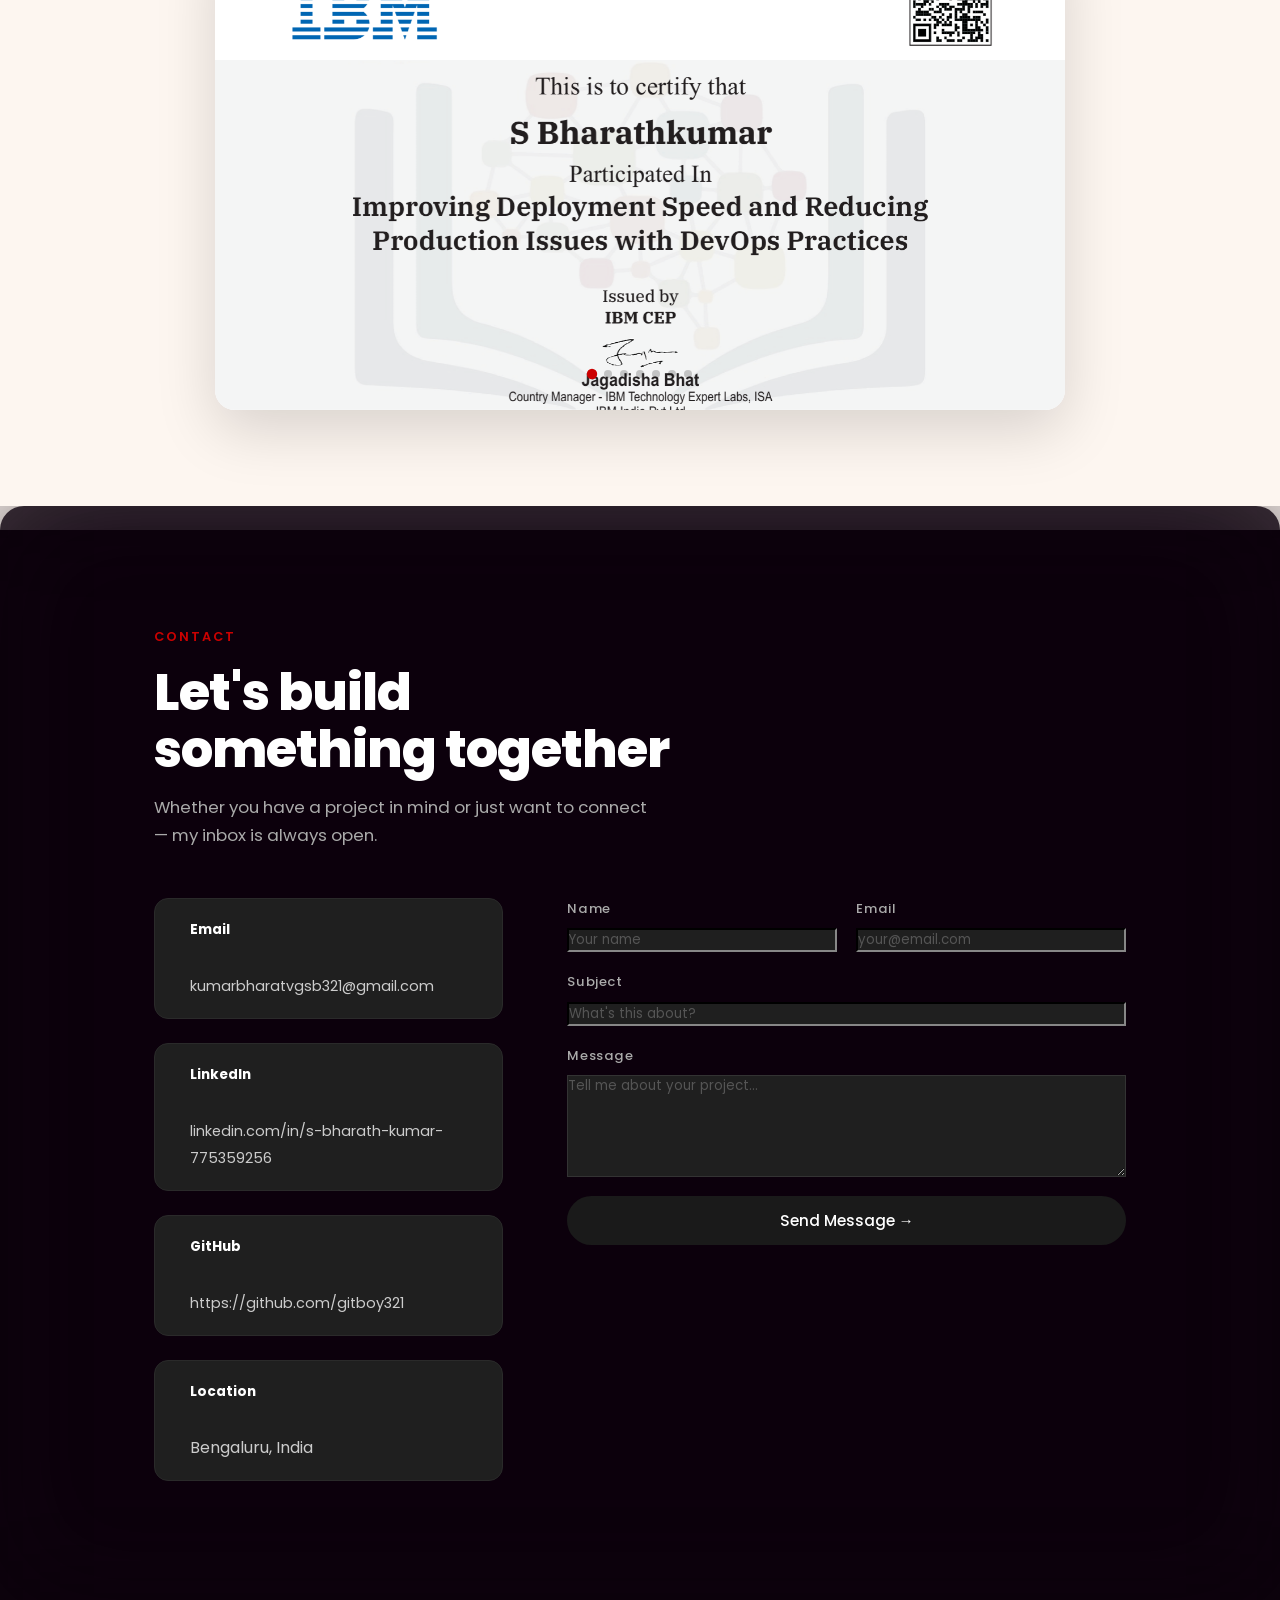
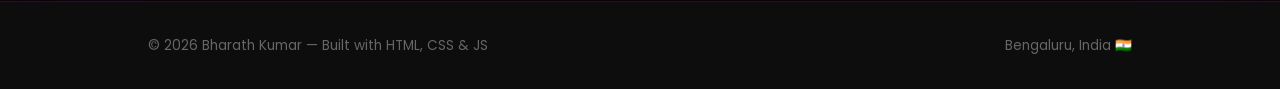
==== commit a0d5640a: "Updated" ====
--- a/index.html
+++ b/index.html
@@ -33,6 +33,24 @@
   gtag('config', 'G-V19G4H8JC2');
 </script>
 
+<!-- SEO Meta -->
+<meta name="description" content="S. Bharath Kumar — Data Analyst, Graphic Designer and Software Developer based in Bengaluru, India. Explore projects, skills and experience.">
+<meta name="keywords" content="Bharath Kumar, Data Analyst, Graphic Designer, Developer, Bengaluru, Portfolio, Power BI, Python, SQL">
+<meta name="author" content="S. Bharath Kumar">
+
+<!-- Open Graph -->
+<meta property="og:title" content="Bharath Kumar — Data Analyst | Developer | Designer">
+<meta property="og:description" content="Portfolio of S. Bharath Kumar — Data Analyst, Graphic Designer and Software Developer based in Bengaluru, India.">
+<meta property="og:image" content="https://gitboy321.github.io/my-portfolio/Photos/photo.jpeg">
+<meta property="og:url" content="https://gitboy321.github.io/my-portfolio">
+<meta property="og:type" content="website">
+
+<!-- Twitter Card -->
+<meta name="twitter:card" content="summary_large_image">
+<meta name="twitter:title" content="Bharath Kumar Portfolio">
+<meta name="twitter:description" content="Data Analyst | Developer | Designer based in Bengaluru">
+<meta name="twitter:image" content="https://gitboy321.github.io/my-portfolio/Photos/photo.jpeg">
+
 </head>
 <body>
 
@@ -308,21 +326,6 @@
           </div>
         </div>
 
-        <div class="project-card" data-cat="developer">
-          <div class="project-thumb dev-thumb">
-            <img loading="lazy" src="https://clan.fastly.steamstatic.com/images//43161354/1636651325f9ce2c4331001a6459a1b695758a0e.png" />
-          </div>
-          <div class="project-info">
-            <span class="project-tag">Developer</span>
-            <h3>Task Manager App</h3>
-            <p>Updating Soon...Full-stack to-do app with user auth, CRUD operations, and React frontend backed by Node.js.</p>
-            <div class="project-links">
-              <a href="#" class="plink">Live Demo →</a>
-              <a href="#" class="plink-gh">GitHub</a>
-            </div>
-          </div>
-        </div>
-
         <div class="project-card" data-cat="designer">
           <div class="project-thumb">
             <img loading="lazy" src="Photos/desg.png" alt="Social Media Designs" />
@@ -369,21 +372,6 @@
         </div>
         
         <div class="project-card" data-cat="analyst">
-          <div class="project-thumb">
-            <img loading="lazy" src="Projects/sales-insights.png" alt="Sales Insights" />
-          </div>
-          <div class="project-info">
-            <span class="project-tag">Data Analyst</span>
-            <h3>Sales Insights & Analysis</h3>
-            <p>Deep customer segmentation analysis with discount vs profit correlation, top customer rankings and segment-wise revenue breakdown.</p>
-            <div class="project-links">
-              <a href="https://github.com/gitboy321/Sales-Performance-EDA-Project" class="plink">View Project →</a>
-              <a href="https://github.com/gitboy321/Sales-Performance-EDA-Project" class="plink-gh">GitHub</a>
-            </div>
-          </div>
-        </div>
-        
-        <div class="project-card" data-cat="analyst">
           <div class="project-thumb analyst-thumb">
             <img loading="lazy" src="Photos/ecommerce.png" alt="Sales Insights" />
           </div>
@@ -488,23 +476,6 @@
           </div>
         </div>
 
-        <div class="project-card" data-cat="developer">
-          <div class="project-thumb dev-thumb">
-            <img loading="lazy" src="https://clan.fastly.steamstatic.com/images//43161354/1636651325f9ce2c4331001a6459a1b695758a0e.png" />
-          </div>
-          <div class="project-info">
-            <span class="project-tag">Developer</span>
-            <h3>E-Commerce Website</h3>
-            <p>Updating Soon...Responsive shopping site with cart, payment integration, and admin panel.</p>
-            <div class="project-links">
-              <a href="#" class="plink">Live Demo →</a>
-              <a href="#" class="plink-gh">GitHub</a>
-            </div>
-          </div>
-        </div>
-          </div>
-        </div>
-
       </div>
     </div>
   </section>
@@ -512,49 +483,45 @@
 <!-- ADDITIONAL WORKS -->
 <section id="additional" class="additional section">
   <div class="container">
-    <div class="section-label">Additional Works</div>
-    <h2 class="section-title">Beyond the<br>resume</h2>
-    <p class="additional-sub">A glimpse into my world — life beyond the screen.</p>
+    <div class="section-label">05 — Certifications</div>
+<h2 class="section-title">My<br>Certifications</h2>
+<p class="additional-sub">Courses and certifications I've completed to sharpen my skills.</p>
   </div>
 
   <div class="slideshow-wrap">
     <div class="slideshow" id="slideshow">
       <div class="slide active">
-        <img loading="lazy" src="certificate/cert1.png" alt="Photo 1" />
-        <div class="slide-caption"></div>
+        <img loading="lazy" src="certificate/cert1.png" alt="Certificate 1" />
+        <div class="slide-caption">IBM Certificate</div>
       </div>
       <div class="slide">
-        <img loading="lazy" src="certificate/cert2.png" alt="Photo 2" />
-        <div class="slide-caption"></div>
+        <img loading="lazy" src="certificate/cert2.png" alt="Certificate 2" />
+        <div class="slide-caption">Data Analytics Simulation Certificate</div>
       </div>
       <div class="slide">
-        <img loading="lazy" src="certificate/cert3.png" alt="Photo 3" />
-        <div class="slide-caption"></div>
-      </div>
+        <img loading="lazy" src="certificate/cert3.png" alt="Certificate 3" />
+        <div class="slide-caption">Premiere Pro Certificate</div>
+      </div>
+
       <div class="slide">
-        <img loading="lazy" src="certificate/cert4.png" alt="Photo 4" />
-        <div class="slide-caption"></div>
+        <img loading="lazy" src="certificate/cert4.png" alt="Certificate 4" />
+        <div class="slide-caption">AI DevOps Certificate</div>
       </div>
 
       <div class="slide">
-        <img loading="lazy" src="certificate/cert6.png" alt="Photo 4" />
-        <div class="slide-caption"></div>
+        <img loading="lazy" src="certificate/cert6.png" alt="Certificate 5" />
+        <div class="slide-caption">Gen Ai Data Analytics Certificate</div>
       </div>
 
       <div class="slide">
-        <img loading="lazy" src="certificate/cert7.png" alt="Photo 4" />
-        <div class="slide-caption"></div>
-      </div>
+        <img loading="lazy" src="certificate/cert7.png" alt="Certificate 6" />
+        <div class="slide-caption">Wadhwani Certificate</div>
+      </div>
+
       <div class="slide">
-        <img loading="lazy" src="certificate/cert8.png" alt="Photo 4" />
-        <div class="slide-caption"></div>
-      </div>
-
-      <div class="slide">
-        <img loading="lazy" src="certificate/cert5.png" alt="Photo 5" />
-        <div class="slide-caption"></div>
-      </div>
-    </div>
+        <img loading="lazy" src="certificate/cert5.png" alt="Certificate 7" />
+        <div class="slide-caption">Data Analyst Internhip Certificate</div>
+      </div>
 
     <!-- Controls -->
     <button class="slide-btn slide-prev" id="slidePrev">&#8592;</button>
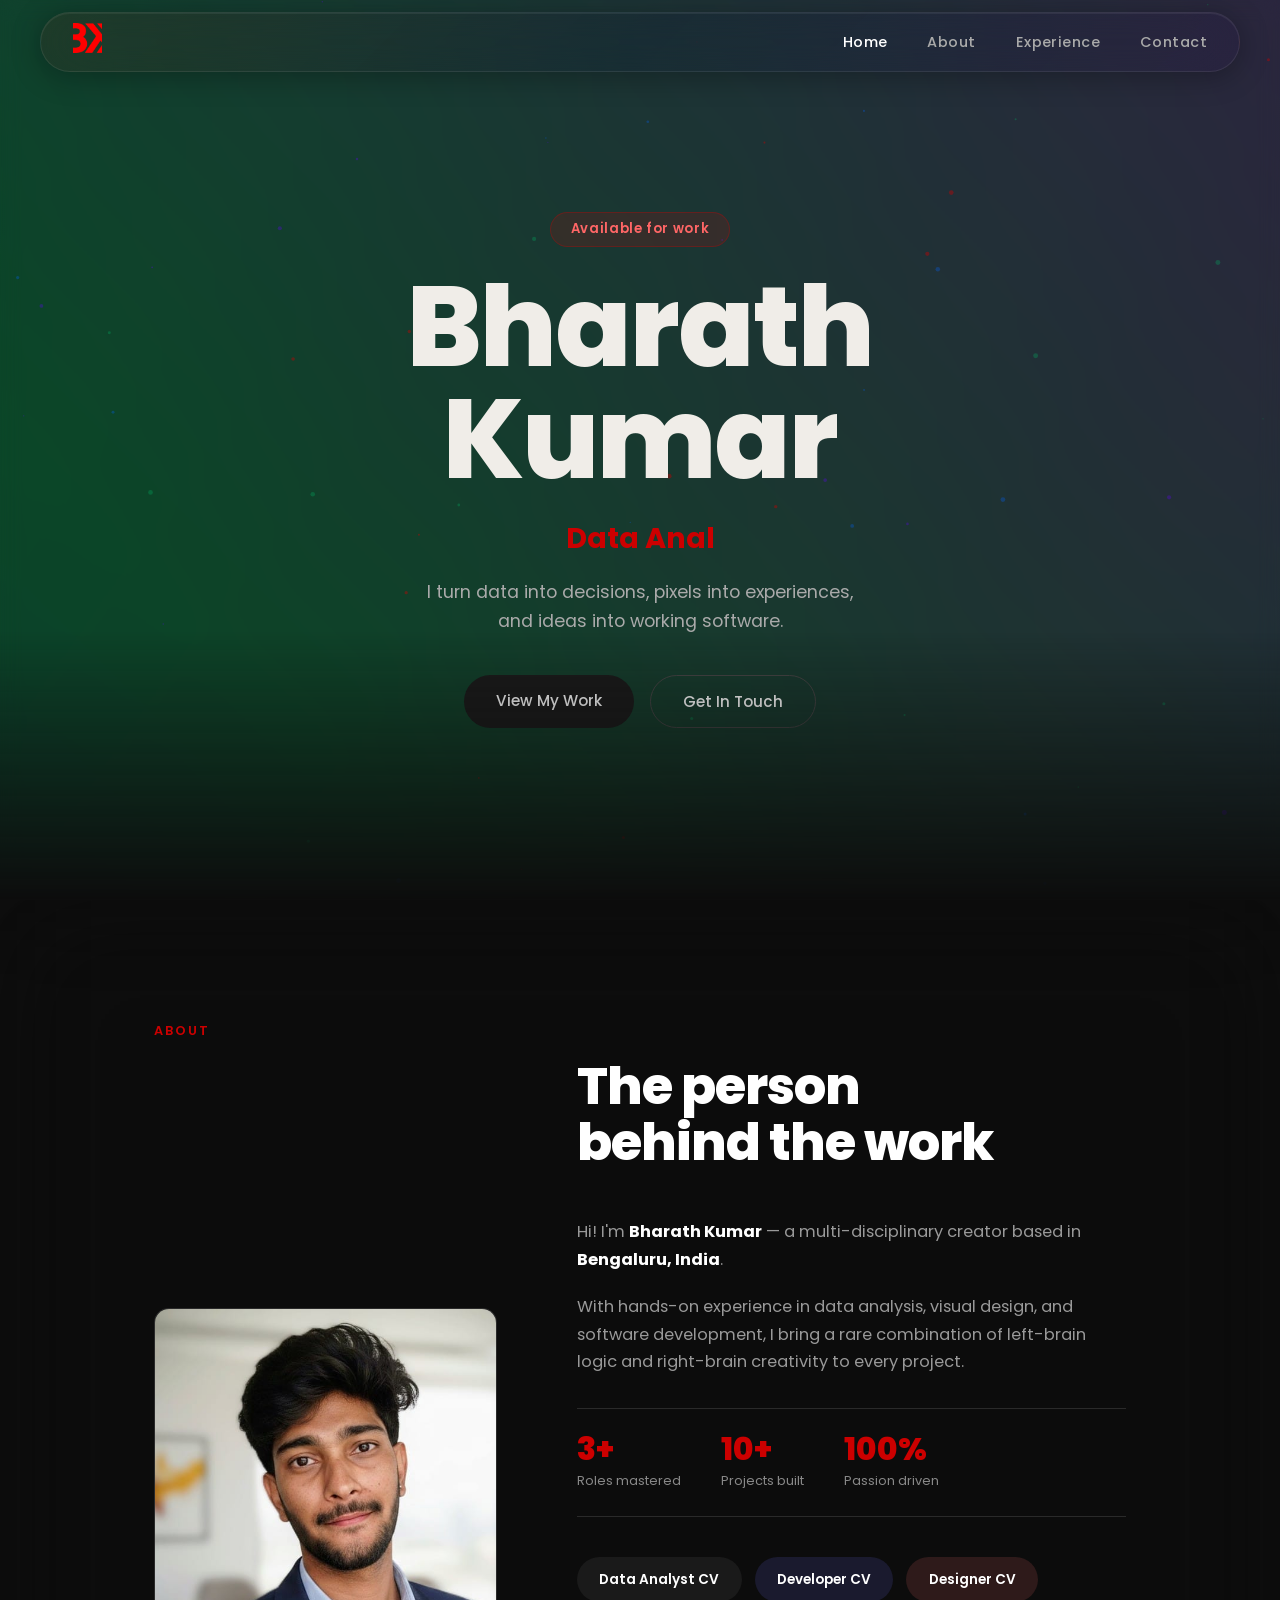
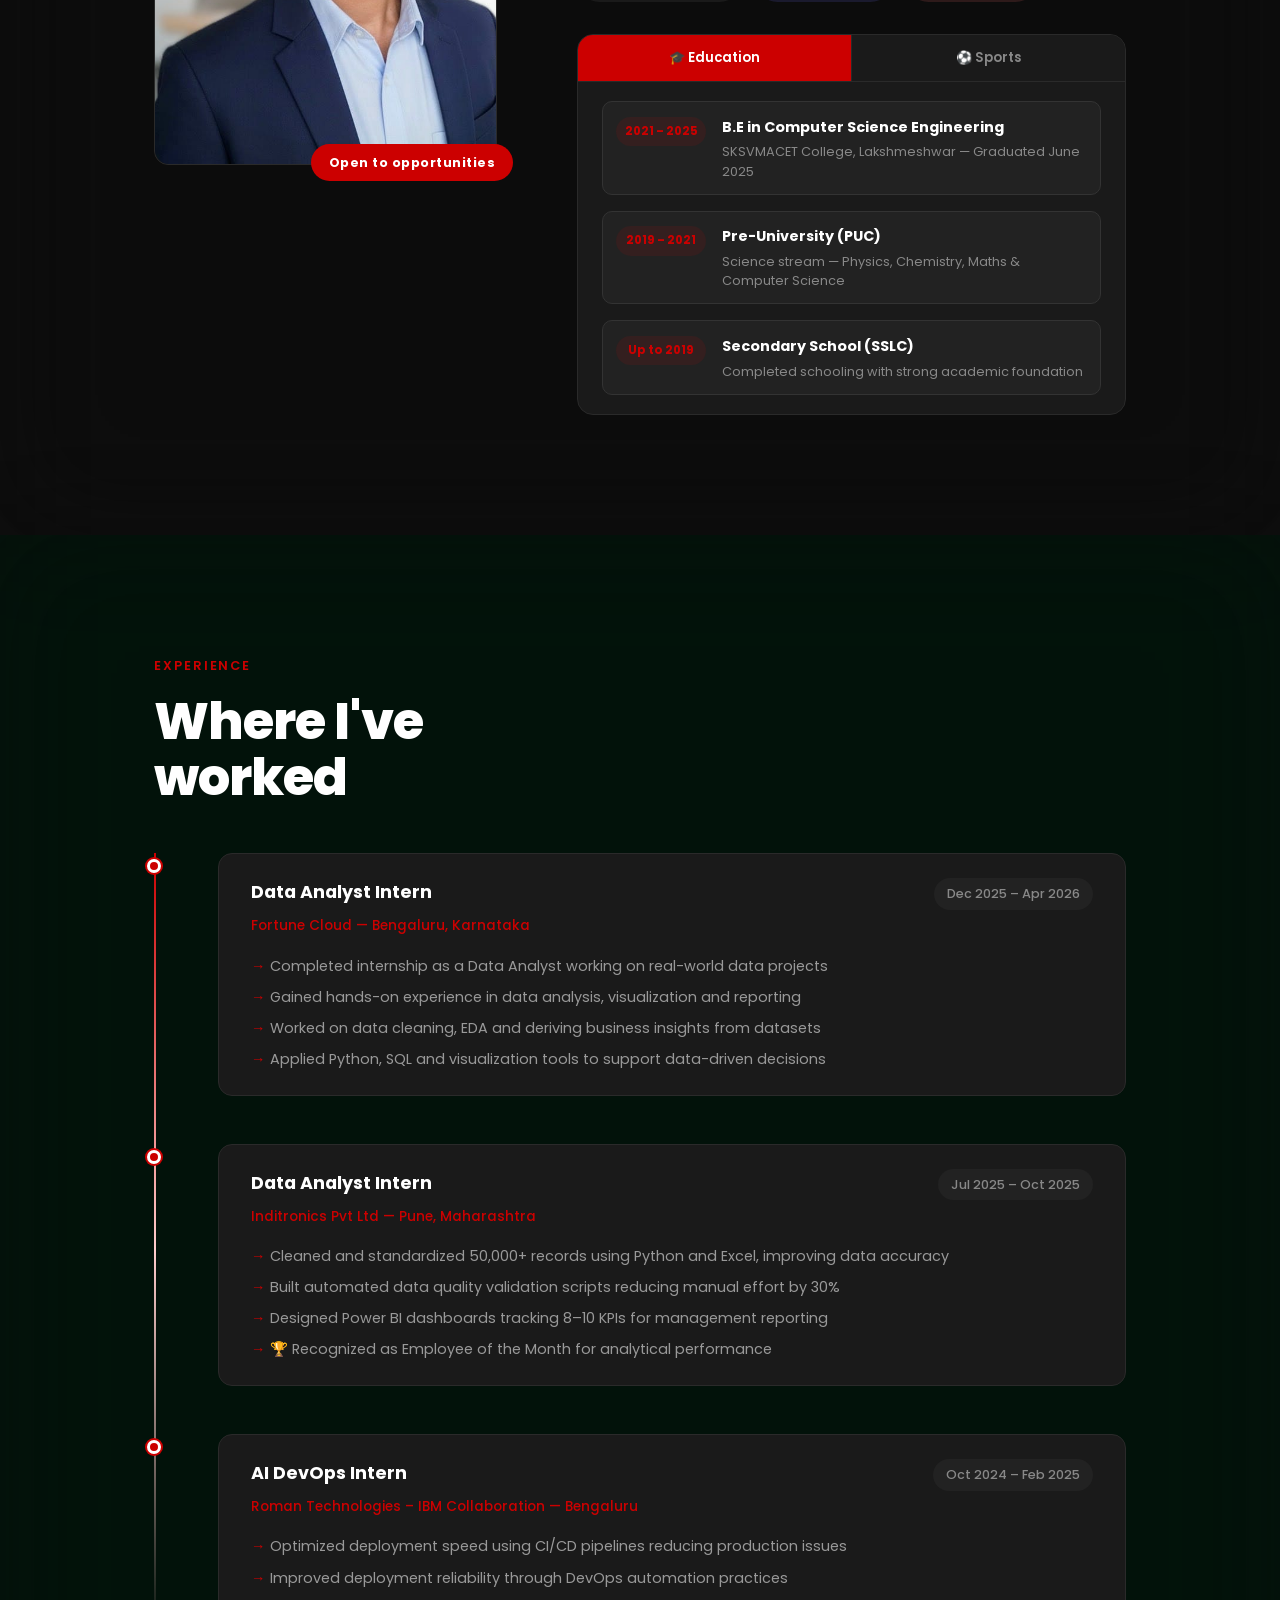
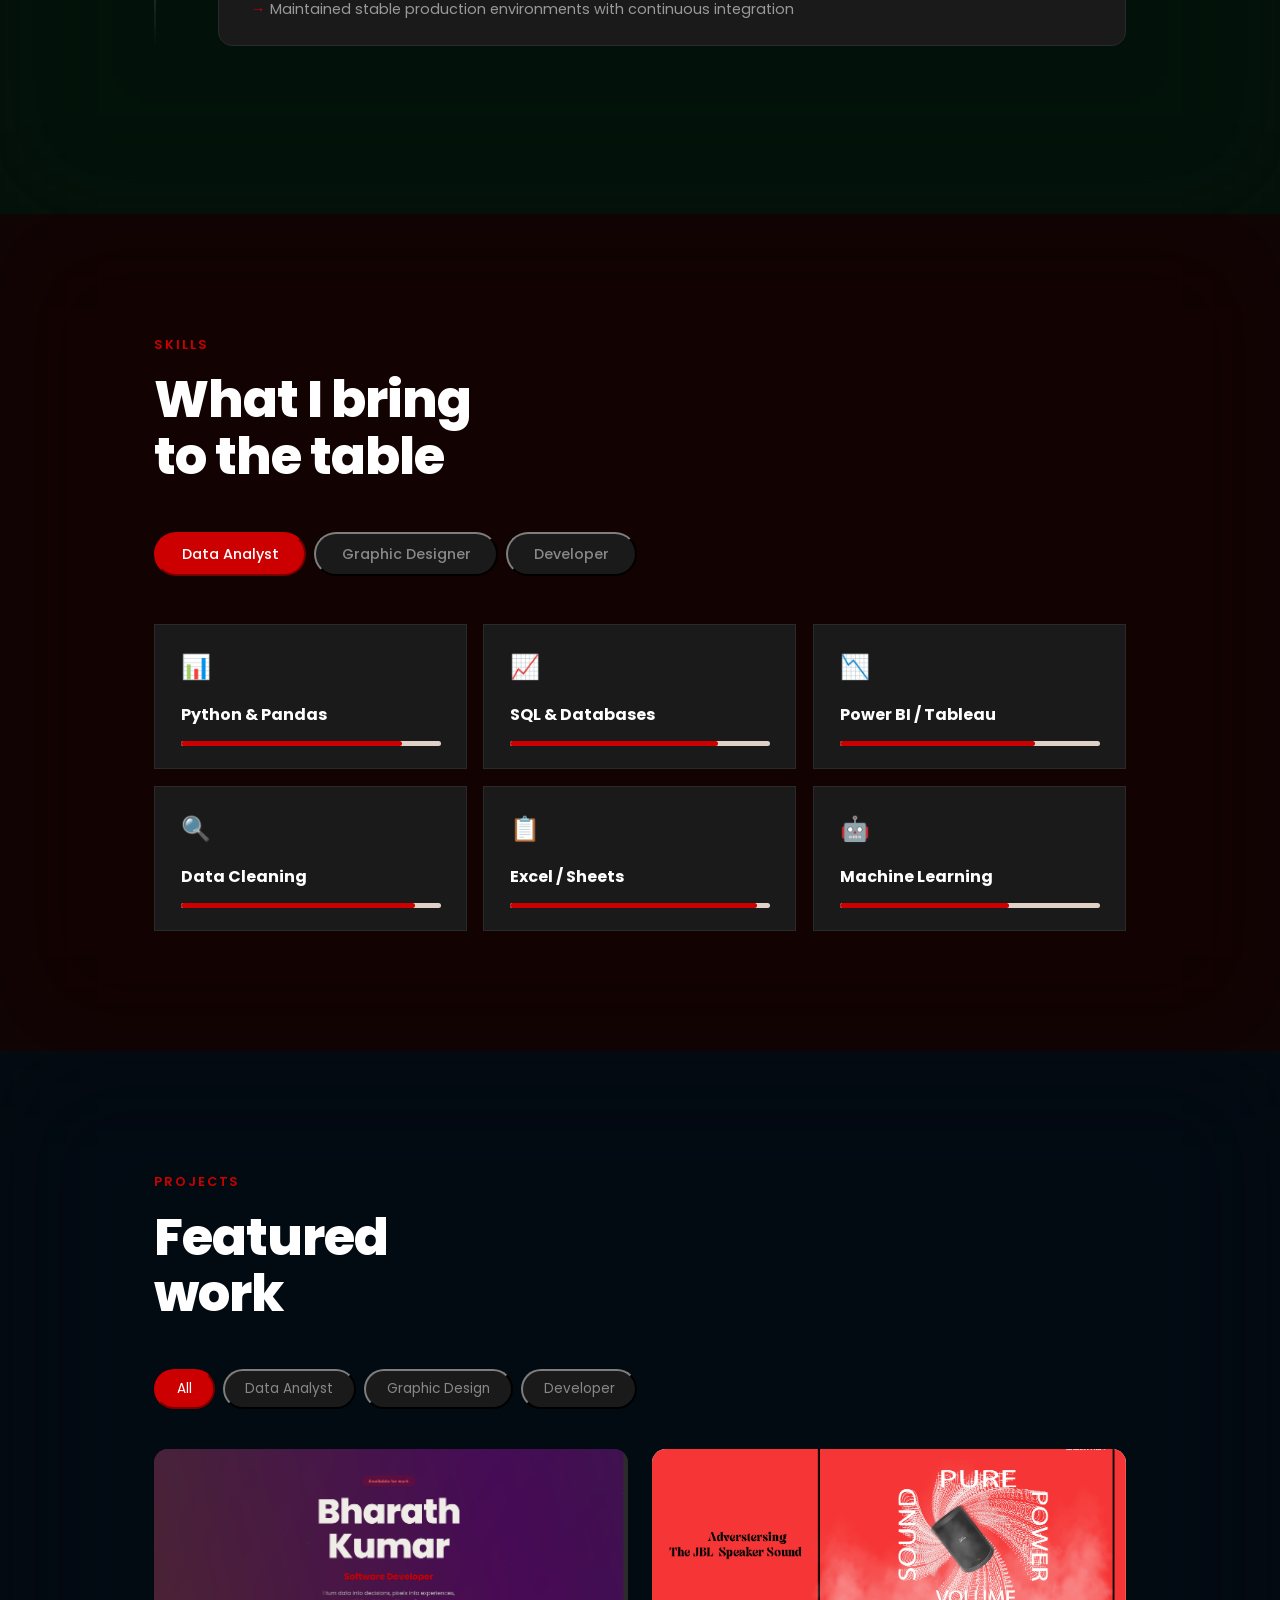
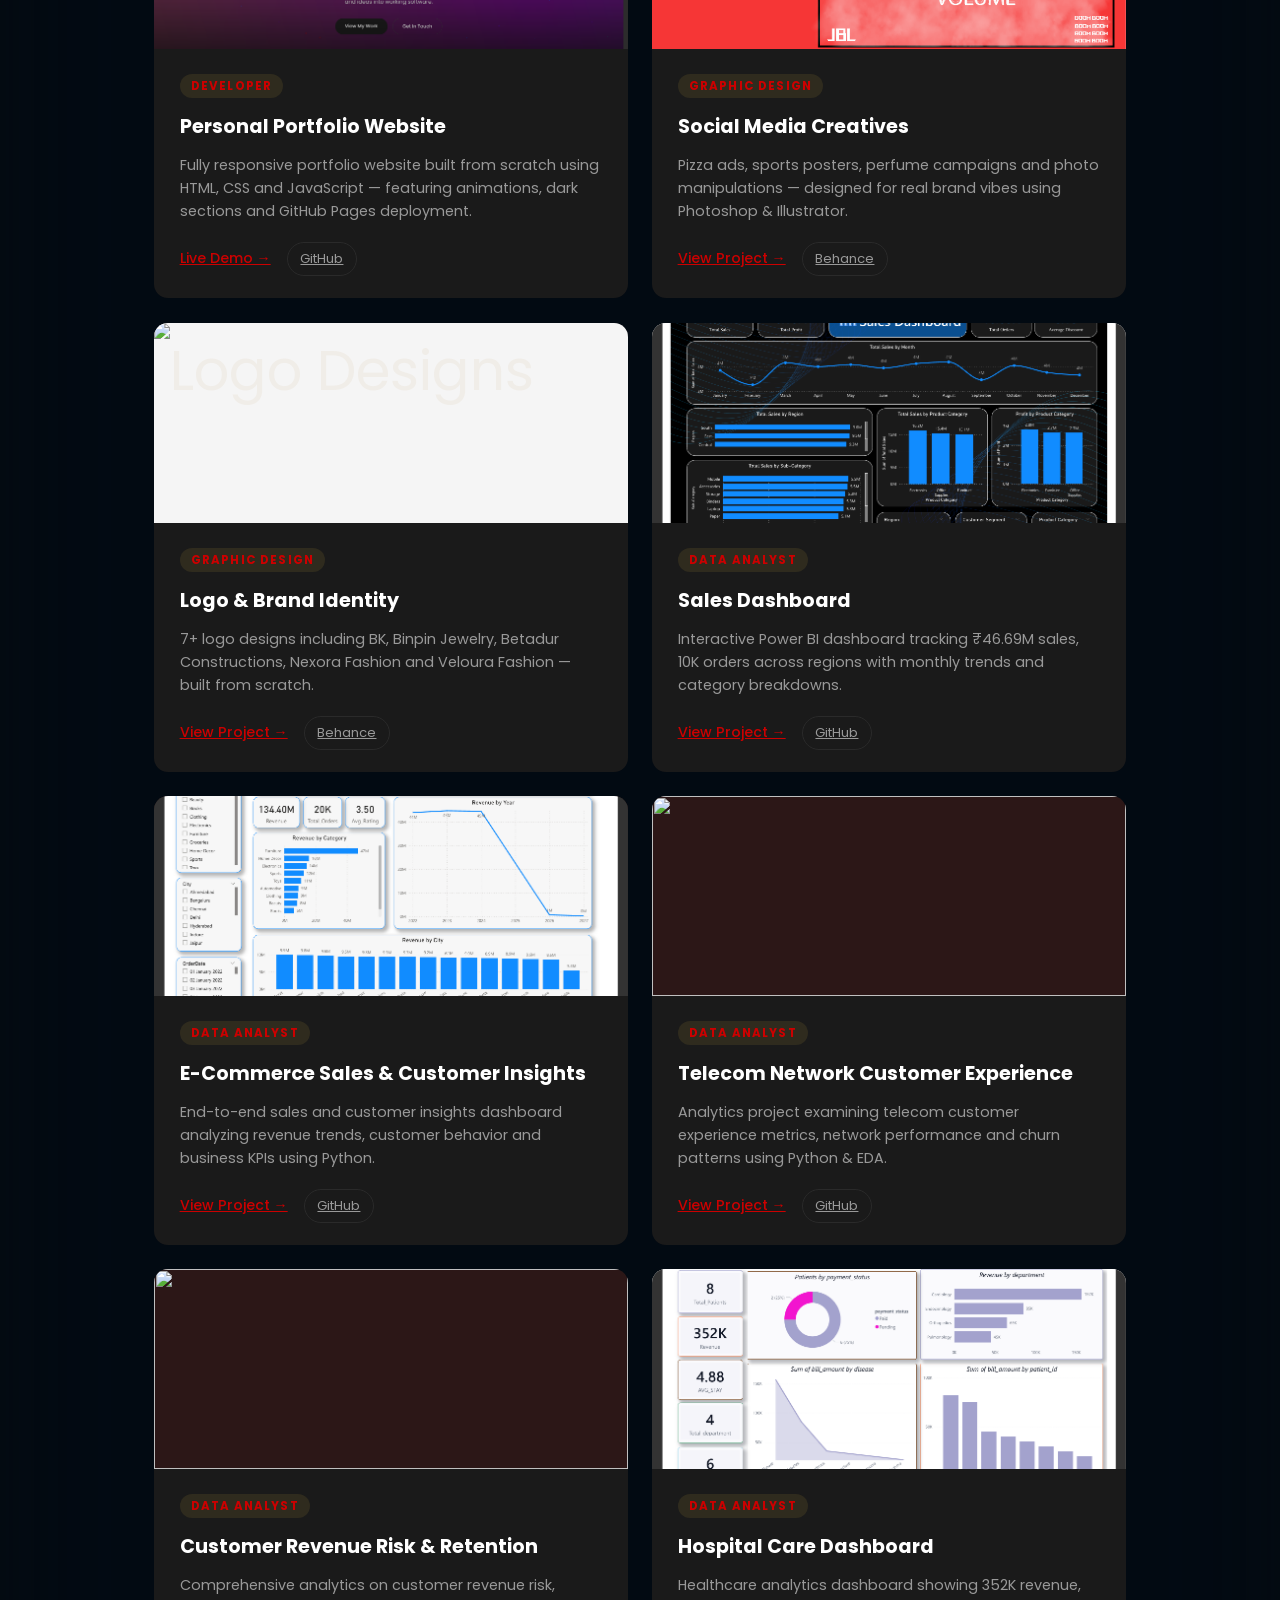
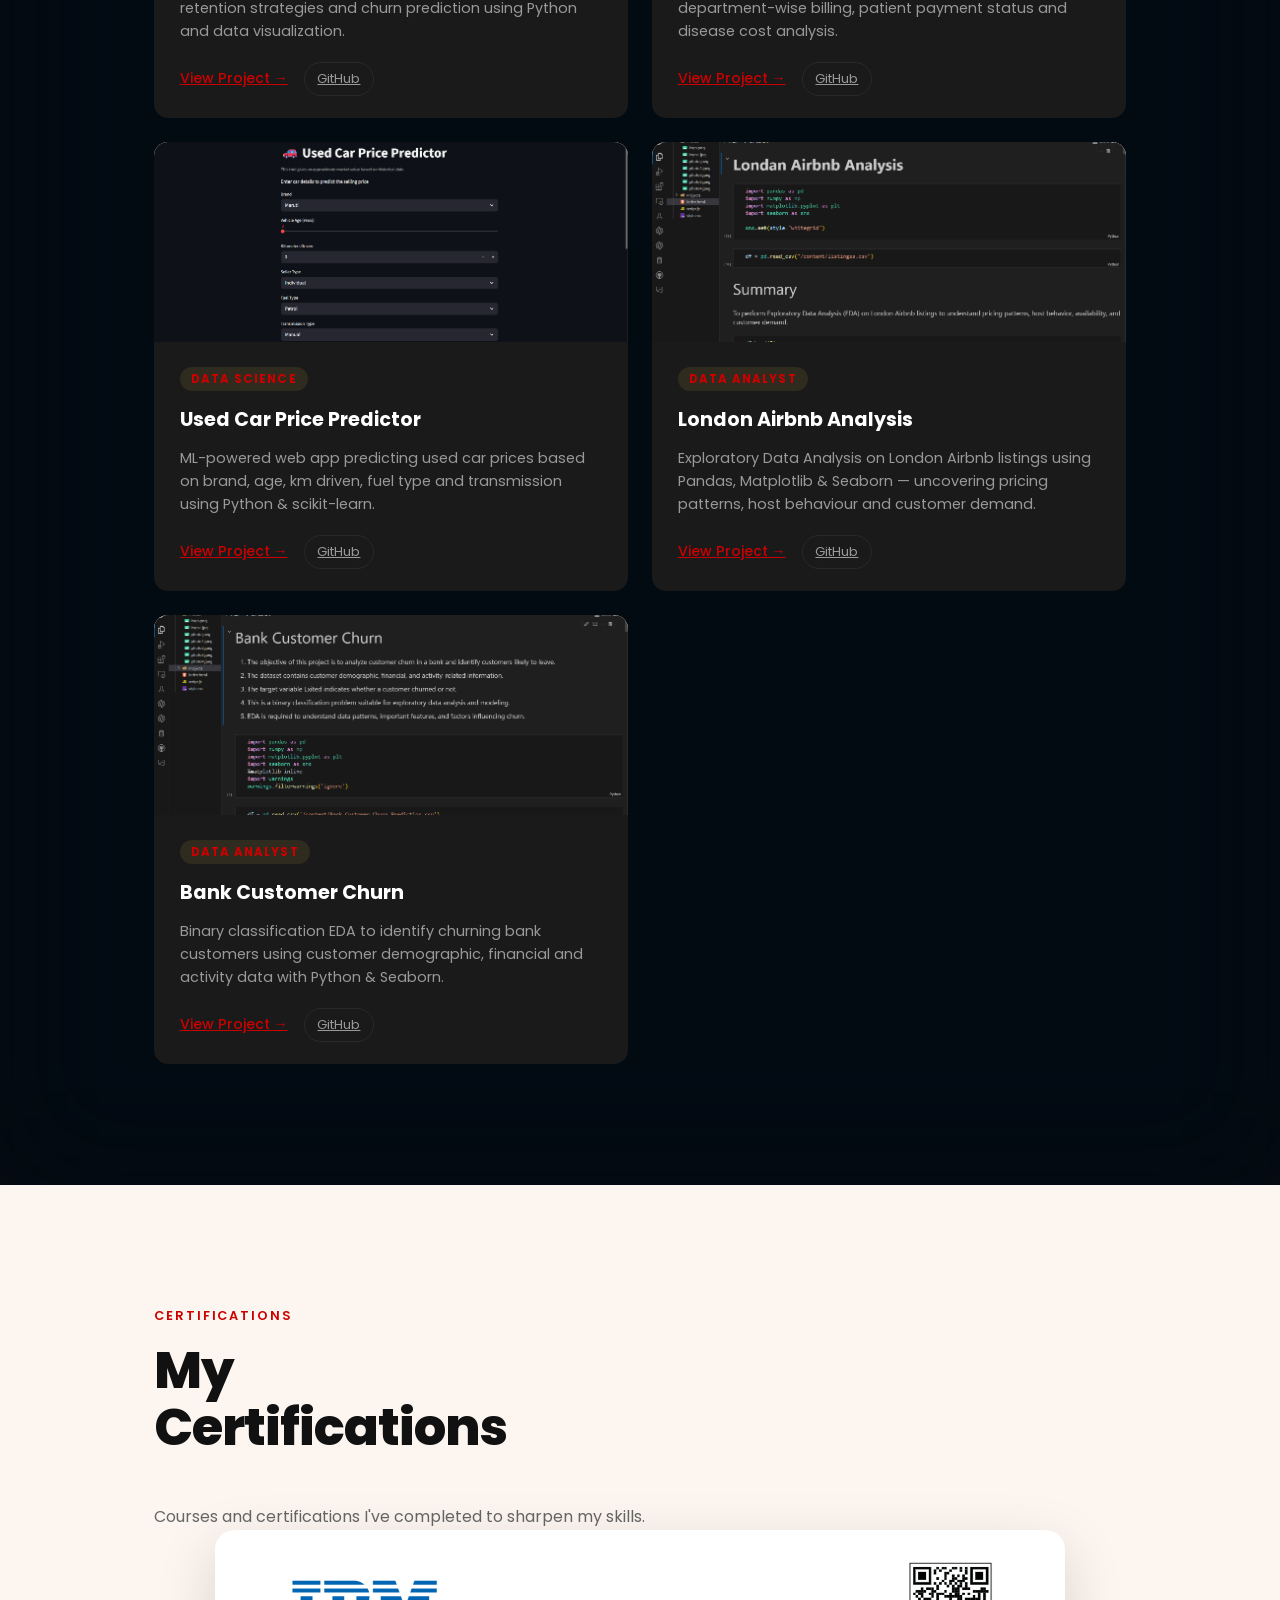
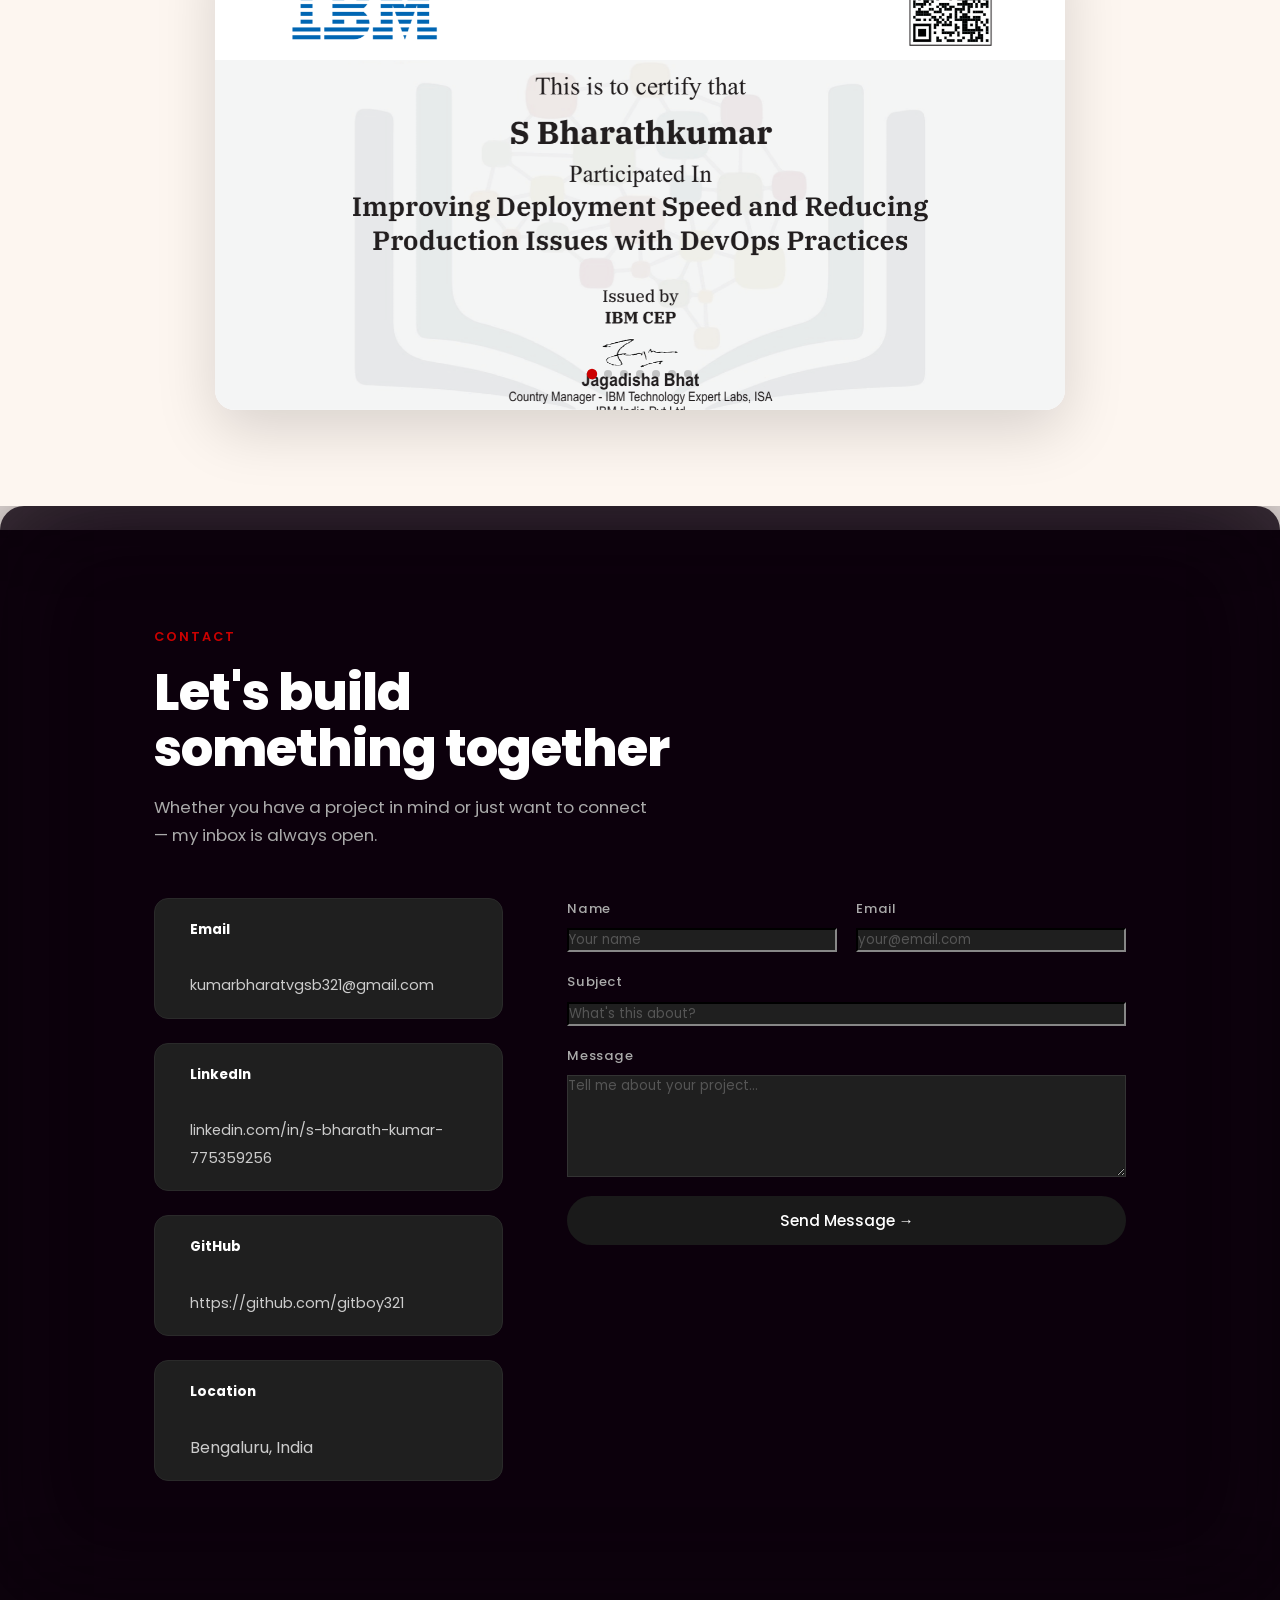
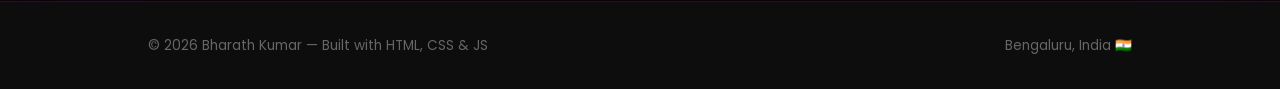
==== commit 76493385: "Updated" ====
--- a/index.html
+++ b/index.html
@@ -91,7 +91,6 @@
         <a href="#contact" class="btn btn-outline">Get In Touch</a>
       </div>
     </div>
-    <div class="hero-scroll-hint">scroll down ↓</div>
   </section>
 
   <!-- ABOUT -->
@@ -483,7 +482,7 @@
 <!-- ADDITIONAL WORKS -->
 <section id="additional" class="additional section">
   <div class="container">
-    <div class="section-label">05 — Certifications</div>
+    <div class="section-label">Certifications</div>
 <h2 class="section-title">My<br>Certifications</h2>
 <p class="additional-sub">Courses and certifications I've completed to sharpen my skills.</p>
   </div>
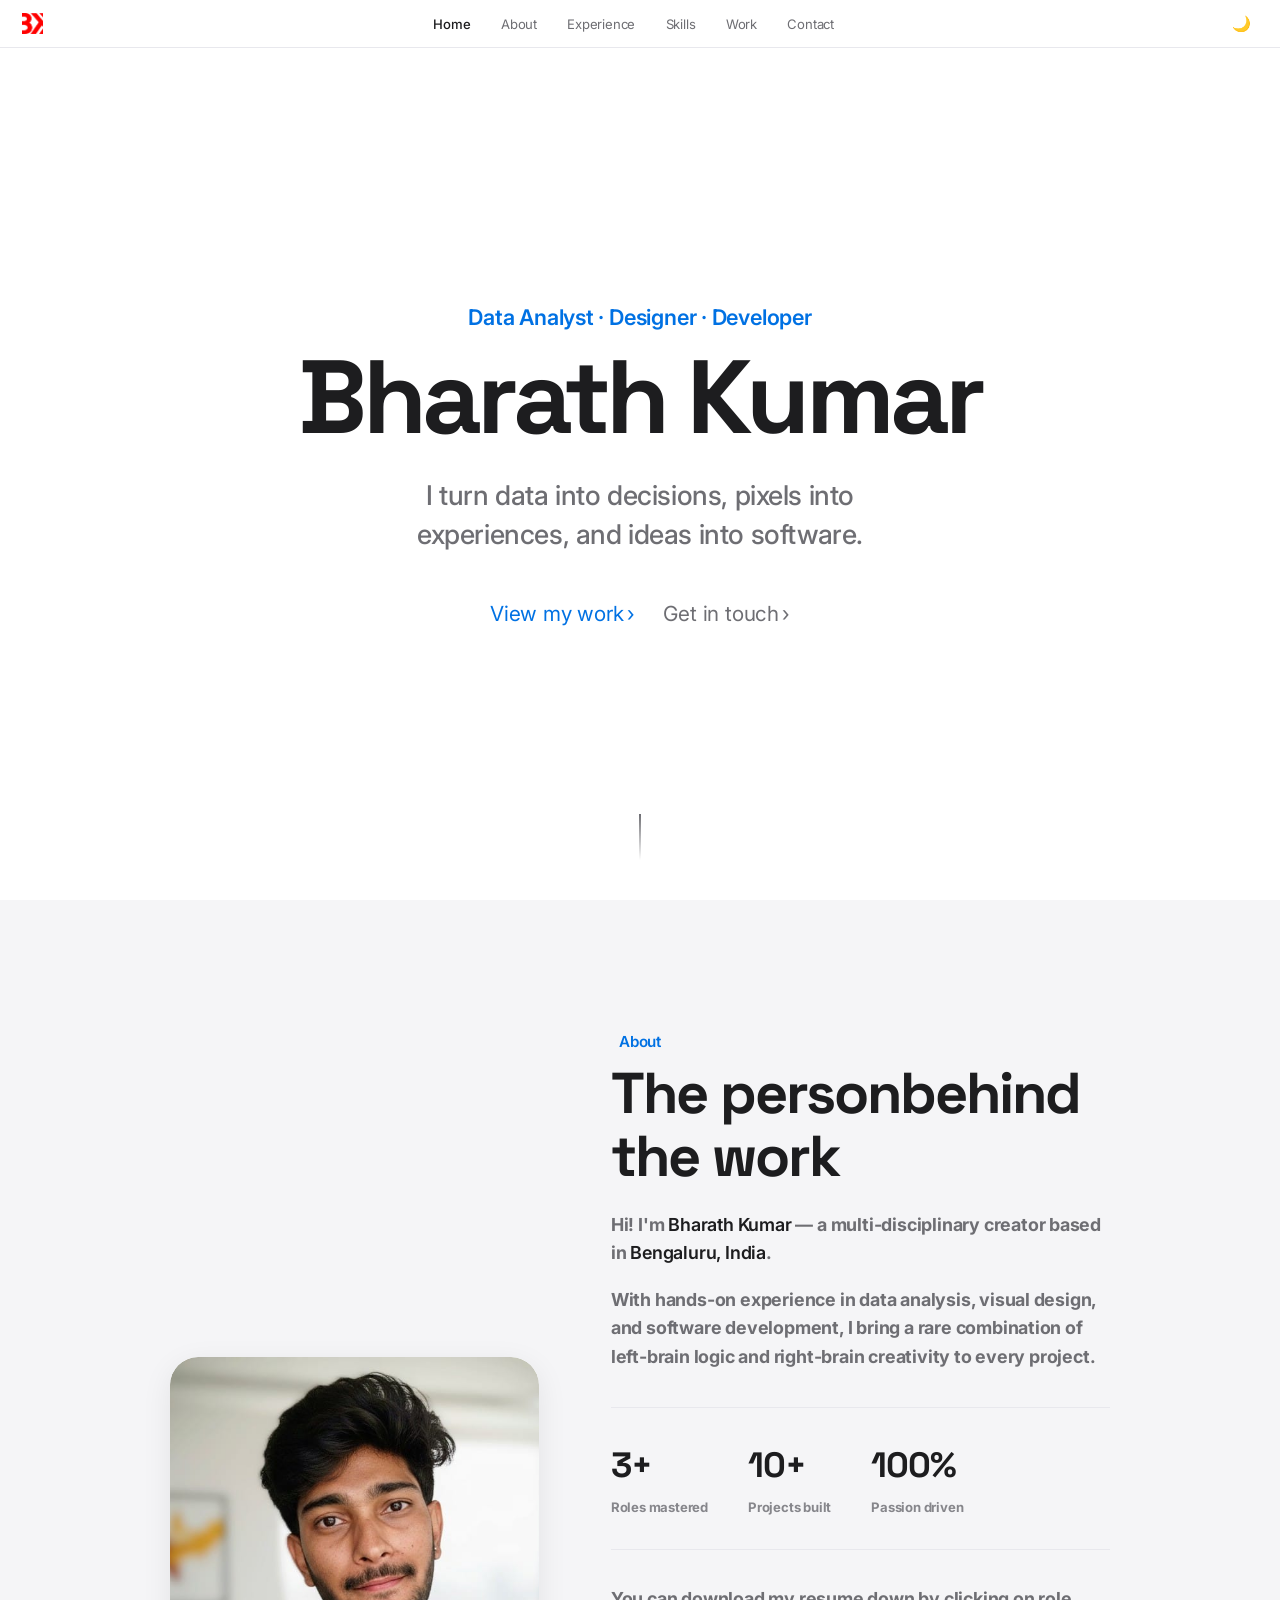
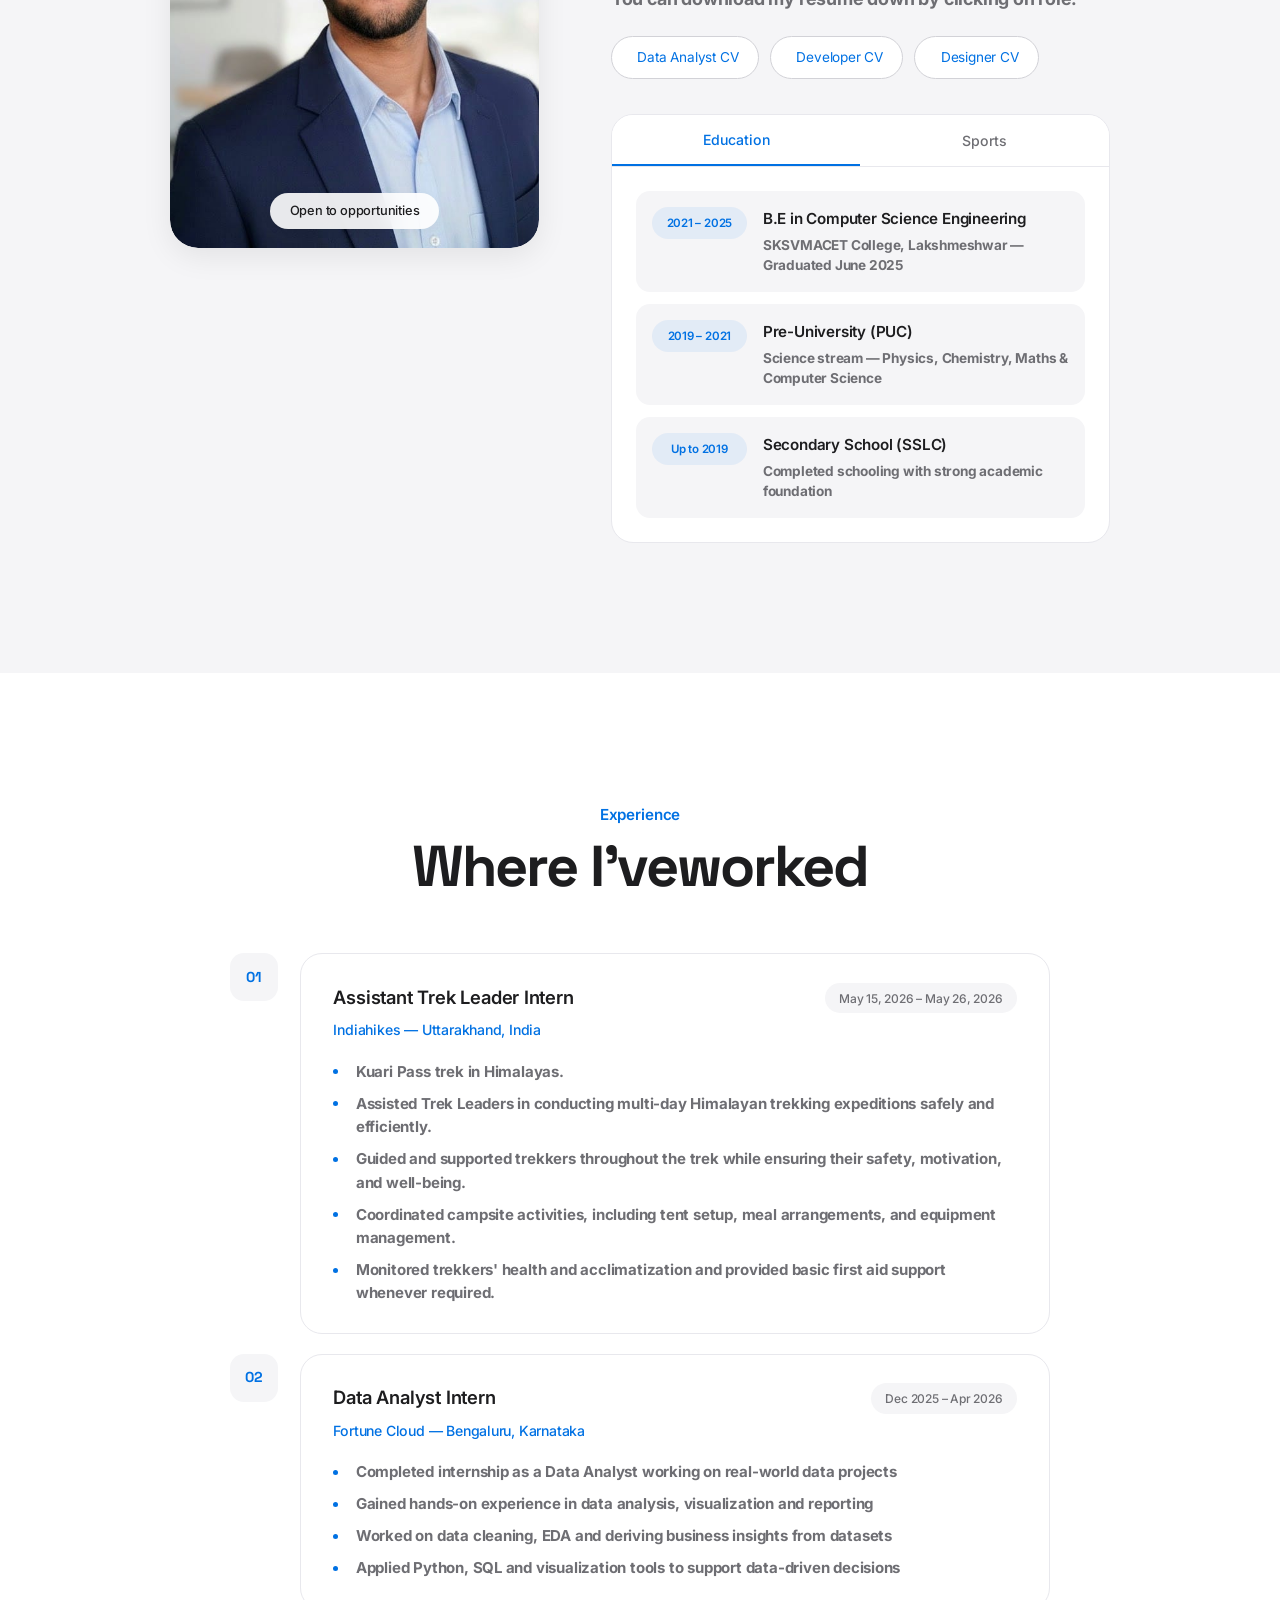
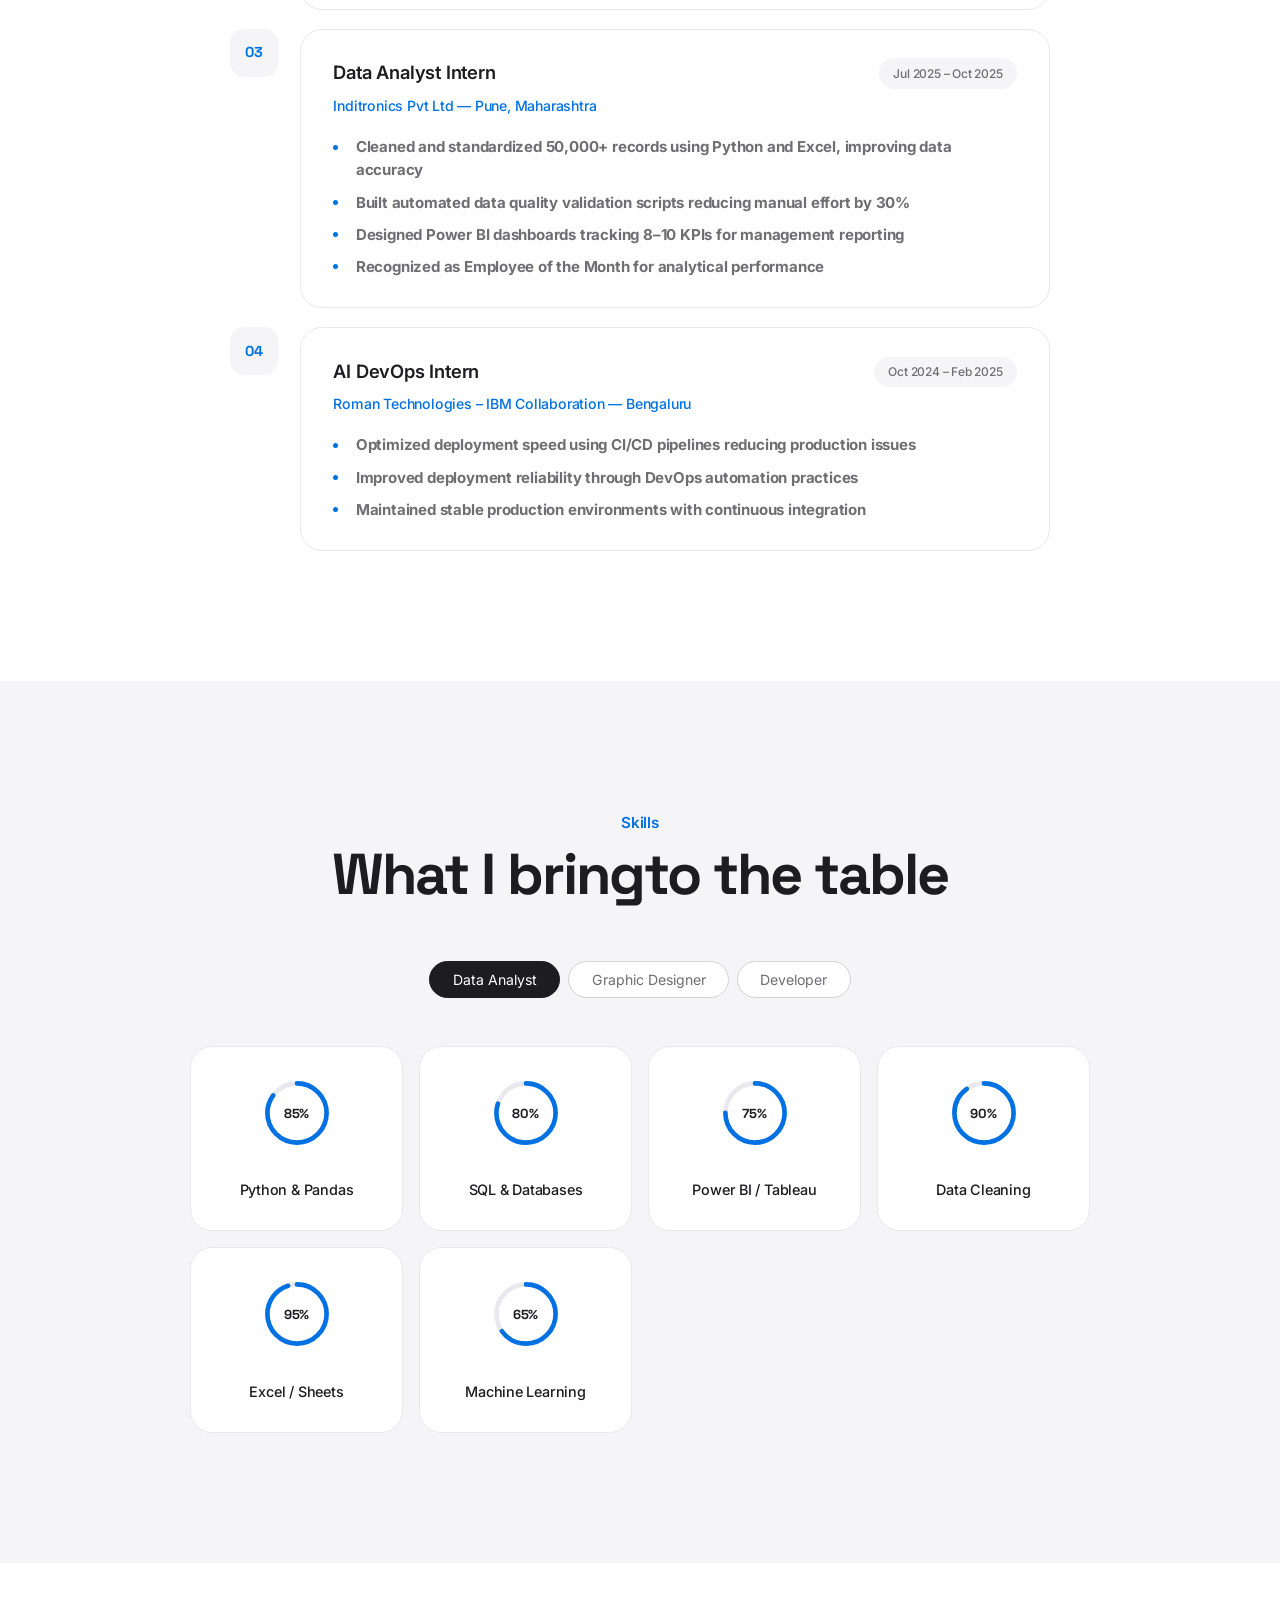
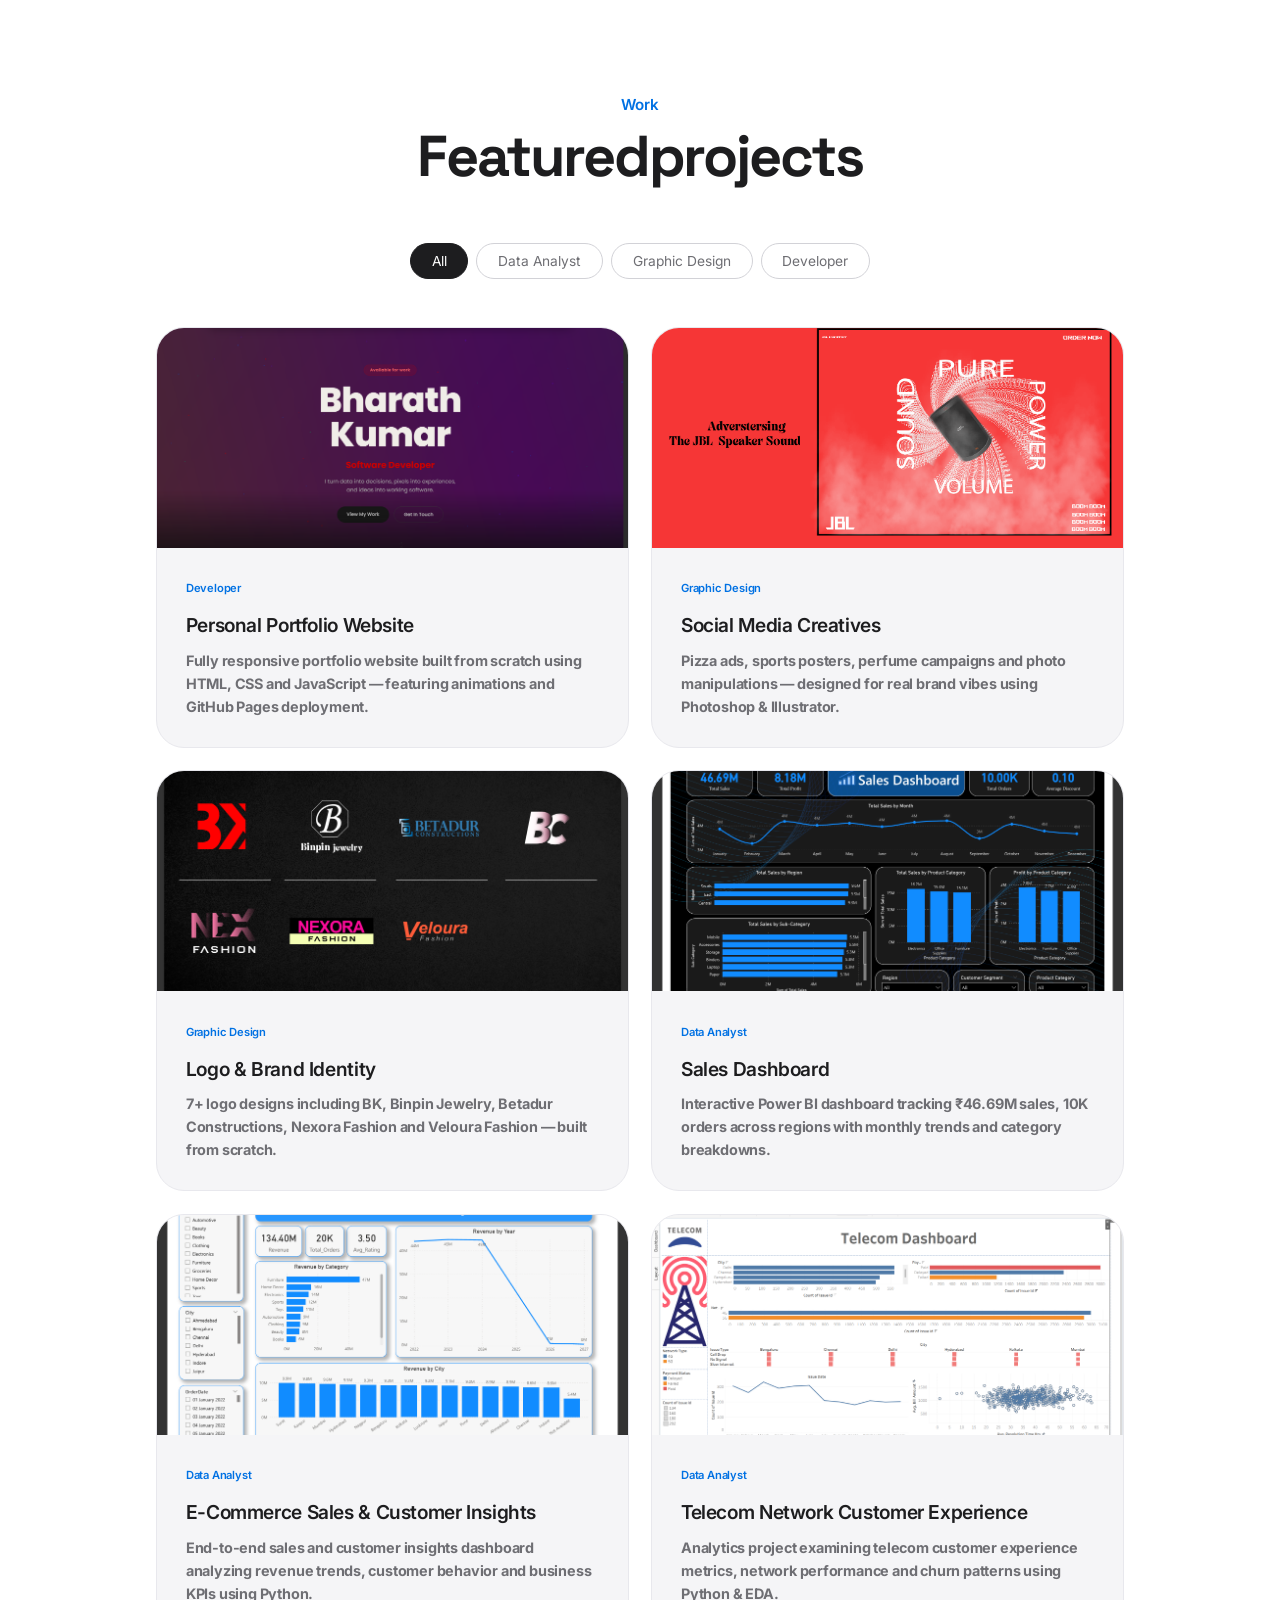
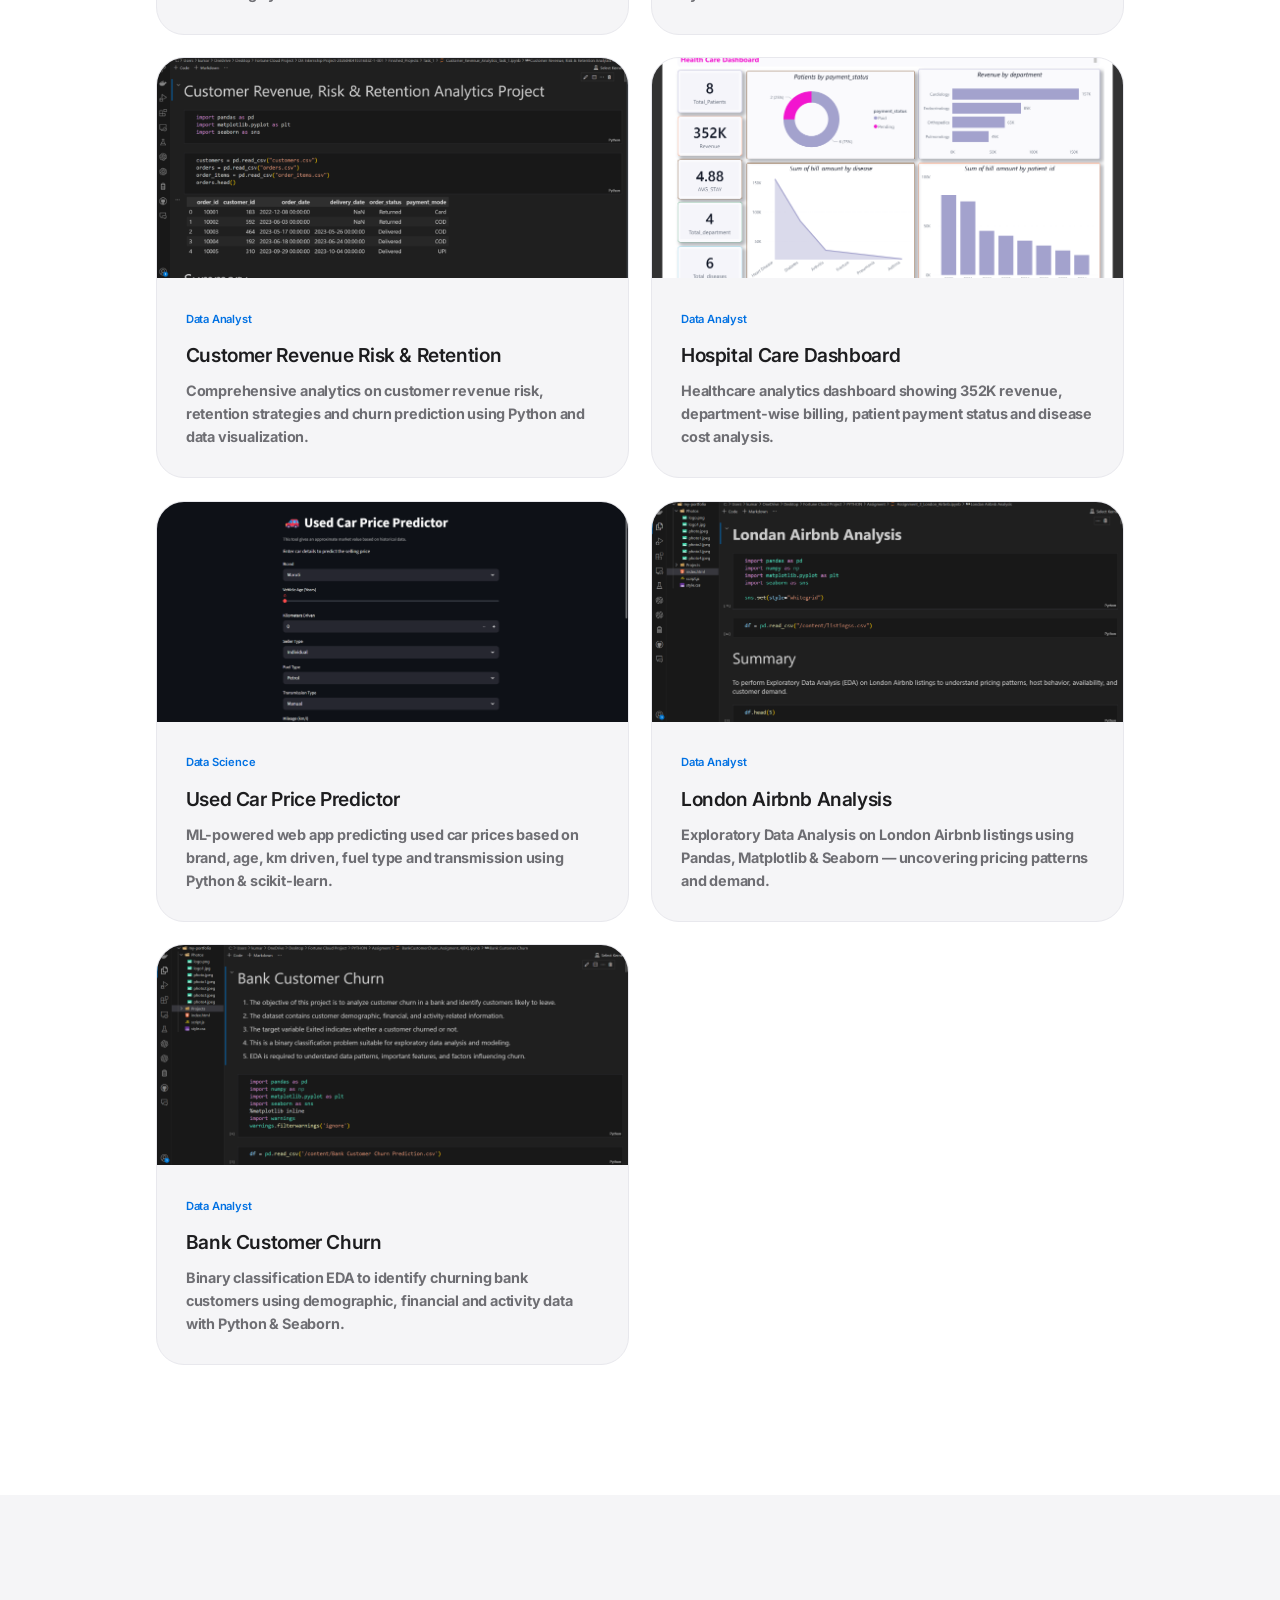
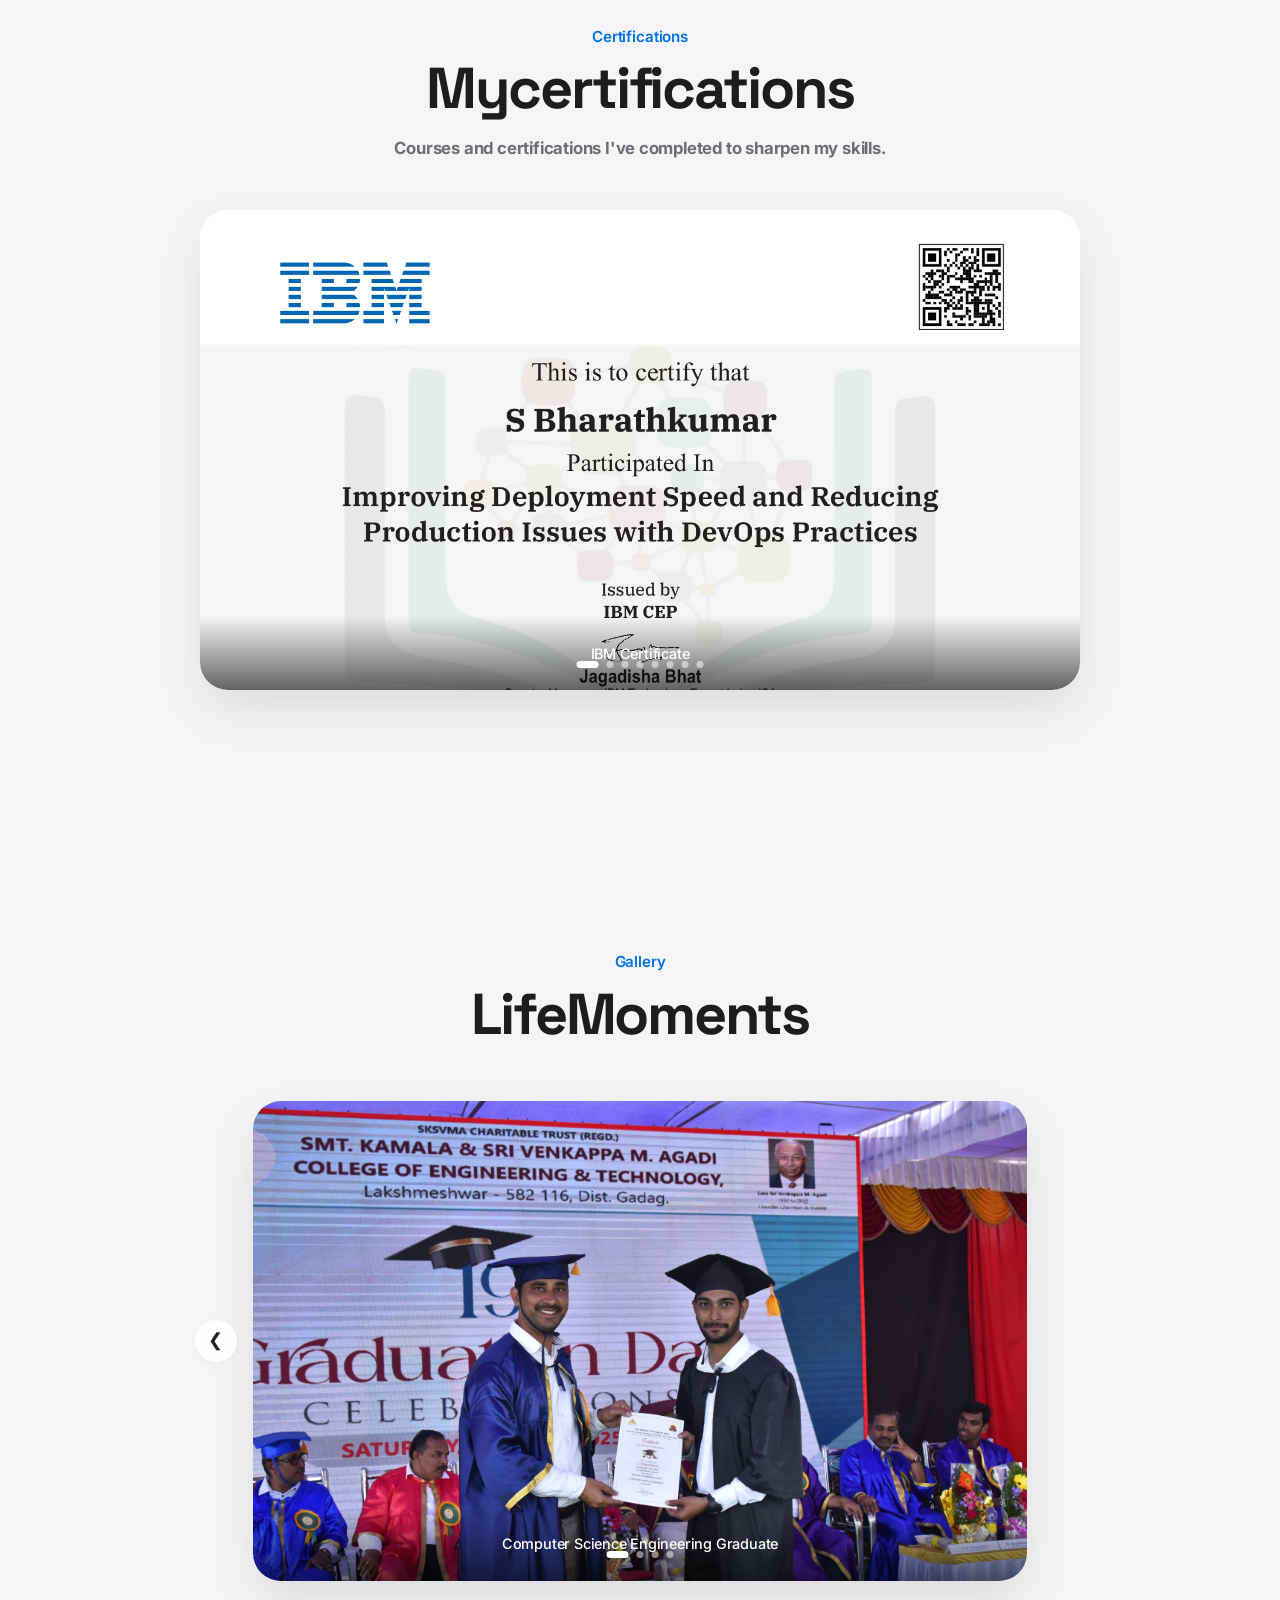
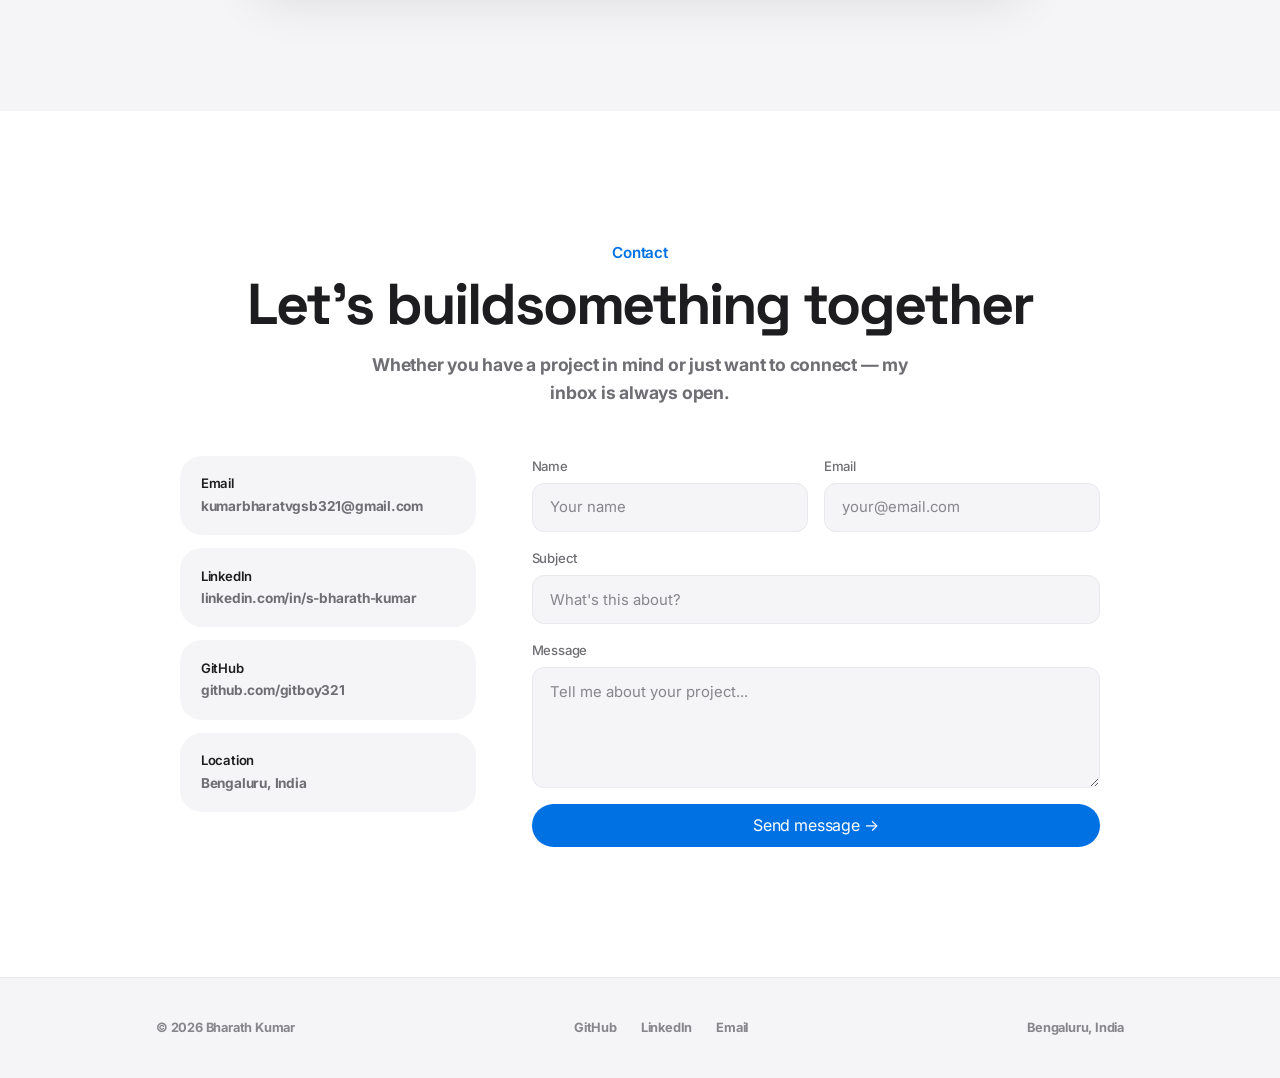
==== commit c05c15f6: "Initial portfolio website" ====
--- a/index.html
+++ b/index.html
@@ -3,95 +3,80 @@
 <head>
   <meta charset="UTF-8" />
   <meta name="viewport" content="width=device-width, initial-scale=1.0"/>
-  <title>Portfolio — Data Analyst · Graphic Designer · Developer</title>
+  <title>Bharath Kumar — Data Analyst · Designer · Developer</title>
+
   <link rel="preconnect" href="https://fonts.googleapis.com">
-  <link href="https://fonts.googleapis.com/css2?family=Poppins:wght@300;400;500;600;700;800;900&display=swap" rel="stylesheet">
+  <link rel="preconnect" href="https://fonts.gstatic.com" crossorigin>
+  <link href="https://fonts.googleapis.com/css2?family=Inter:wght@300;400;500;600;700;800;900&family=Space+Grotesk:wght@400;500;600;700&display=swap" rel="stylesheet">
   <link rel="stylesheet" href="style.css" />
-<!-- FAVICON -->
-<link rel="icon" type="image/png" href="Photos/Bklogo.png">
-<link rel="apple-touch-icon" href="Photos/Bklogo.png">
-
-<!-- OPEN GRAPH META TAGS -->
-<meta property="og:title" content="Bharath Kumar — Data Analyst | Developer | Designer">
-<meta property="og:description" content="Portfolio of S. Bharath Kumar — Data Analyst, Graphic Designer and Software Developer based in Bengaluru, India.">
-<meta property="og:image" content="https://gitboy321.github.io/my-portfolio/Photos/photo.jpeg">
-<meta property="og:url" content="https://gitboy321.github.io/my-portfolio">
-<meta property="og:type" content="website">
-<meta name="twitter:card" content="summary_large_image">
-<meta name="twitter:title" content="Bharath Kumar Portfolio">
-<meta name="twitter:description" content="Data Analyst | Developer | Designer based in Bengaluru">
-<meta name="twitter:image" content="https://gitboy321.github.io/my-portfolio/Photos/photo.jpeg">
-
-<!-- GOOGLE ANALYTICS -->
-<!-- Google tag (gtag.js) -->
-<script async src="https://www.googletagmanager.com/gtag/js?id=G-V19G4H8JC2"></script>
-<script>
-  window.dataLayer = window.dataLayer || [];
-  function gtag(){dataLayer.push(arguments);}
-  gtag('js', new Date());
-
-  gtag('config', 'G-V19G4H8JC2');
-</script>
-
-<!-- SEO Meta -->
-<meta name="description" content="S. Bharath Kumar — Data Analyst, Graphic Designer and Software Developer based in Bengaluru, India. Explore projects, skills and experience.">
-<meta name="keywords" content="Bharath Kumar, Data Analyst, Graphic Designer, Developer, Bengaluru, Portfolio, Power BI, Python, SQL">
-<meta name="author" content="S. Bharath Kumar">
-
-<!-- Open Graph -->
-<meta property="og:title" content="Bharath Kumar — Data Analyst | Developer | Designer">
-<meta property="og:description" content="Portfolio of S. Bharath Kumar — Data Analyst, Graphic Designer and Software Developer based in Bengaluru, India.">
-<meta property="og:image" content="https://gitboy321.github.io/my-portfolio/Photos/photo.jpeg">
-<meta property="og:url" content="https://gitboy321.github.io/my-portfolio">
-<meta property="og:type" content="website">
-
-<!-- Twitter Card -->
-<meta name="twitter:card" content="summary_large_image">
-<meta name="twitter:title" content="Bharath Kumar Portfolio">
-<meta name="twitter:description" content="Data Analyst | Developer | Designer based in Bengaluru">
-<meta name="twitter:image" content="https://gitboy321.github.io/my-portfolio/Photos/photo.jpeg">
-
+
+  <link rel="icon" type="image/png" href="Photos/Bklogo.png">
+  <link rel="apple-touch-icon" href="Photos/Bklogo.png">
+
+  <meta name="description" content="S. Bharath Kumar — Data Analyst, Graphic Designer and Software Developer based in Bengaluru, India.">
+  <meta name="author" content="S. Bharath Kumar">
+  <meta property="og:title" content="Bharath Kumar — Data Analyst | Developer | Designer">
+  <meta property="og:description" content="Portfolio of S. Bharath Kumar — Data Analyst, Graphic Designer and Software Developer based in Bengaluru, India.">
+  <meta property="og:image" content="https://gitboy321.github.io/my-portfolio/Photos/photo.jpeg">
+  <meta property="og:url" content="https://gitboy321.github.io/my-portfolio">
+  <meta property="og:type" content="website">
+
+  <!-- Google Analytics -->
+  <script async src="https://www.googletagmanager.com/gtag/js?id=G-V19G4H8JC2"></script>
+  <script>
+    window.dataLayer = window.dataLayer || [];
+    function gtag(){dataLayer.push(arguments);}
+    gtag('js', new Date());
+    gtag('config', 'G-V19G4H8JC2');
+  </script>
 </head>
-<body>
-
-<!-- BACK TO TOP -->
-<button class="back-to-top" id="backToTop" title="Back to top">↑</button>
+<b>
+
+  <!-- Progress bar -->
+  <div class="scroll-progress" id="scrollProgress"></div>
+
+  <!-- Cursor glow -->
+  <div class="cursor-glow" id="cursorGlow"></div>
+
+  <button class="back-to-top" id="backToTop" title="Back to top">↑</button>
+
   <!-- NAVBAR -->
   <nav class="navbar" id="navbar">
     <div class="nav-logo">
       <img loading="lazy" src="Photos/Bklogo.png" alt="BK Logo" class="nav-logo-img" />
-      </div>
+    </div>
     <ul class="nav-links" id="navLinks">
       <li><a href="#home">Home</a></li>
       <li><a href="#about">About</a></li>
       <li><a href="#experience">Experience</a></li>
+      <li><a href="#skills">Skills</a></li>
+      <li><a href="#projects">Work</a></li>
       <li><a href="#contact">Contact</a></li>
     </ul>
-    <button class="hamburger" id="hamburger" aria-label="Toggle menu">
-      <span></span><span></span><span></span>
-    </button>
+    <div class="nav-right">
+      <button class="theme-toggle" id="themeToggle" aria-label="Toggle theme">
+        <span class="theme-icon">🌙</span>
+      </button>
+      <button class="hamburger" id="hamburger" aria-label="Toggle menu">
+        <span></span><span></span><span></span>
+      </button>
+    </div>
   </nav>
 
-  <!-- HOME -->
-  <section id="home" class="hero">
-    <canvas id="particleCanvas" class="particle-canvas"></canvas>
-    <div class="hero-content">
-      <p class="hero-tag">Available for work</p>
-      <h1 class="hero-name">Bharath Kumar</h1>
-      <div class="role-slider">
-        <span class="role-track">
-          <span class="role-item active">Data Analyst</span>
-          <span class="role-item">Graphic Designer</span>
-          <span class="role-item">Software Developer</span>
-        </span>
-      </div>
-      <p class="hero-desc">I turn data into decisions, pixels into experiences,<br>and ideas into working software.</p>
-      <div class="hero-cta">
-        <a href="#projects" class="btn btn-primary">View My Work</a>
-        <a href="#contact" class="btn btn-outline">Get In Touch</a>
-      </div>
-    </div>
-  </section>
+  <!-- HERO -->
+<!-- HERO -->
+<section id="home" class="hero">
+  <div class="hero-inner">
+    <p class="hero-eyebrow">Data Analyst · Designer · Developer</p>
+    <h1 class="hero-name">Bharath Kumar</h1>
+    <p class="hero-headline">I turn data into decisions, pixels into<br>experiences, and ideas into software.</p>
+    <div class="hero-cta">
+      <a href="#projects" class="hero-link">View my work <span>&rsaquo;</span></a>
+      <a href="#contact" class="hero-link hero-link-soft">Get in touch <span>&rsaquo;</span></a>
+    </div>
+  </div>
+  <div class="hero-scroll-hint"><div class="scroll-line"></div></div>
+</section>
 
   <!-- ABOUT -->
   <section id="about" class="about section">
@@ -99,9 +84,10 @@
       <div class="section-label">About</div>
       <div class="about-grid">
         <div class="about-photo-wrap">
-            <div class="about-photo-placeholder">
-                <img loading="lazy" src="Photos\photo.jpeg" alt="Bharath Kumar" />
-              </div>
+          <div class="about-photo-placeholder">
+            <div class="photo-ring"></div>
+            <img loading="lazy" src="Photos/photo.jpeg" alt="Bharath Kumar" />
+          </div>
           <div class="about-badge">Open to opportunities</div>
         </div>
         <div class="about-text">
@@ -113,143 +99,152 @@
             <div class="stat"><span class="stat-num">10+</span><span class="stat-label">Projects built</span></div>
             <div class="stat"><span class="stat-num">100%</span><span class="stat-label">Passion driven</span></div>
           </div>
-          <div class="resume-btns">
-            <a href="resumes/S_Bharath_Kumar_Data_Analyst.pdf" class="btn btn-resume" download>
-               Data Analyst CV
-            </a>
-            <a href="resumes/S.BharathKumar_Developer.pdf" class="btn btn-resume" download>
-               Developer CV
-            </a>
-            <a href="resumes/Bharath_Designs_.pdf"class="btn btn-resume" download>
-               Designer CV
-          </a>
-          </div>
+          <p class="resume-text">You can download my resume down by clicking on role.</p>
+
+<div class="resume-btns">
+    <a href="resumes/S_Bharath_Kumar_Data_Analyst.pdf" class="btn-resume" download>
+        <span class="btn-resume-icon"></span> Data Analyst CV
+    </a>
+
+    <a href="resumes/S.BharathKumar_Developer.pdf" class="btn-resume" download>
+        <span class="btn-resume-icon"></span> Developer CV
+    </a>
+
+    <a href="resumes/Bharath_Designs_.pdf" class="btn-resume" download>
+        <span class="btn-resume-icon"></span> Designer CV
+    </a>
+</div>
 
           <!-- ABOUT SLIDER -->
-<div class="about-slider">
-  <div class="about-slider-tabs">
-    <button class="aslide-btn active" data-slide="education">🎓 Education</button>
-    <button class="aslide-btn" data-slide="sports">⚽ Sports</button>
-  </div>
-
-  <div class="aslide-content active" id="aslide-education">
-    <div class="aslide-item">
-      <span class="aslide-year">2021 – 2025</span>
-      <div>
-        <h4>B.E in Computer Science Engineering</h4>
-        <p>SKSVMACET College, Lakshmeshwar — Graduated June 2025</p>
-      </div>
-    </div>
-    <div class="aslide-item">
-      <span class="aslide-year">2019 – 2021</span>
-      <div>
-        <h4>Pre-University (PUC)</h4>
-        <p>Science stream — Physics, Chemistry, Maths & Computer Science</p>
-      </div>
-    </div>
-    <div class="aslide-item">
-      <span class="aslide-year">Up to 2019</span>
-      <div>
-        <h4>Secondary School (SSLC)</h4>
-        <p>Completed schooling with strong academic foundation</p>
-      </div>
-    </div>
-  </div>
-
-  <div class="aslide-content" id="aslide-sports">
-    <div class="aslide-item">
-      <span class="aslide-icon">🏏</span>
-      <div>
-        <h4>Cricket</h4>
-        <p>Passionate cricket player — love playing with friends and following IPL</p>
-      </div>
-    </div>
-    <div class="aslide-item">
-      <span class="aslide-icon">⚽</span>
-      <div>
-        <h4>Football</h4>
-        <p>Enjoy playing football during college events and weekends</p>
-      </div>
-    </div>
-    <div class="aslide-item">
-      <span class="aslide-icon">🏃</span>
-      <div>
-        <h4>Fitness</h4>
-        <p>Regular workout and staying active — believe in a healthy mind and body</p>
-      </div>
-    </div>
-  </div>
-  </div>
-  </div>
-  </div>
+          <div class="about-slider">
+            <div class="about-slider-tabs">
+              <button class="aslide-btn active" data-slide="education">Education</button>
+              <button class="aslide-btn" data-slide="sports">Sports</button>
+            </div>
+            <div class="aslide-content active" id="aslide-education">
+              <div class="aslide-item">
+                <span class="aslide-year">2021 – 2025</span>
+                <div>
+                  <h4>B.E in Computer Science Engineering</h4>
+                  <p>SKSVMACET College, Lakshmeshwar — Graduated June 2025</p>
+                </div>
+              </div>
+              <div class="aslide-item">
+                <span class="aslide-year">2019 – 2021</span>
+                <div>
+                  <h4>Pre-University (PUC)</h4>
+                  <p>Science stream — Physics, Chemistry, Maths & Computer Science</p>
+                </div>
+              </div>
+              <div class="aslide-item">
+                <span class="aslide-year">Up to 2019</span>
+                <div>
+                  <h4>Secondary School (SSLC)</h4>
+                  <p>Completed schooling with strong academic foundation</p>
+                </div>
+              </div>
+            </div>
+            <div class="aslide-content" id="aslide-sports">
+              <div class="aslide-item">
+                <span class="aslide-icon"></span>
+                <div><h4>Cricket</h4><p>Passionate cricket player — love playing with friends and following IPL</p></div>
+              </div>
+              <div class="aslide-item">
+                <span class="aslide-icon"></span>
+                <div><h4>Football</h4><p>Enjoy playing football during college events and weekends</p></div>
+              </div>
+              <div class="aslide-item">
+                <span class="aslide-icon"></span>
+                <div><h4>Fitness</h4><p>Regular workout and staying active — believe in a healthy mind and body</p></div>
+              </div>
+            </div>
+          </div>
+        </div>
+      </div>
+    </div>
   </section>
 
-<!-- EXPERIENCE -->
-<section id="experience" class="experience section">
-  <div class="container">
-    <div class="section-label">Experience</div>
-    <h2 class="section-title">Where I've<br>worked</h2>
-    <div class="timeline">
-
-      <div class="timeline-item">
-        <div class="timeline-dot"></div>
-        <div class="timeline-content">
-          <div class="timeline-header">
-            <div>
-              <h3>Data Analyst Intern</h3>
-              <span class="timeline-company">Fortune Cloud — Bengaluru, Karnataka</span>
-            </div>
-            <span class="timeline-date">Dec 2025 – Apr 2026</span>
-          </div>
-          <ul class="timeline-points">
-            <li>Completed internship as a Data Analyst working on real-world data projects</li>
-            <li>Gained hands-on experience in data analysis, visualization and reporting</li>
-            <li>Worked on data cleaning, EDA and deriving business insights from datasets</li>
-            <li>Applied Python, SQL and visualization tools to support data-driven decisions</li>
-          </ul>
-        </div>
-      </div>
-
-      <div class="timeline-item">
-        <div class="timeline-dot"></div>
-        <div class="timeline-content">
-          <div class="timeline-header">
-            <div>
-              <h3>Data Analyst Intern</h3>
-              <span class="timeline-company">Inditronics Pvt Ltd — Pune, Maharashtra</span>
-            </div>
-            <span class="timeline-date">Jul 2025 – Oct 2025</span>
-          </div>
-          <ul class="timeline-points">
-            <li>Cleaned and standardized 50,000+ records using Python and Excel, improving data accuracy</li>
-            <li>Built automated data quality validation scripts reducing manual effort by 30%</li>
-            <li>Designed Power BI dashboards tracking 8–10 KPIs for management reporting</li>
-            <li>🏆 Recognized as Employee of the Month for analytical performance</li>
-          </ul>
-        </div>
-      </div>
-
-      <div class="timeline-item">
-        <div class="timeline-dot"></div>
-        <div class="timeline-content">
-          <div class="timeline-header">
-            <div>
-              <h3>AI DevOps Intern</h3>
-              <span class="timeline-company">Roman Technologies – IBM Collaboration — Bengaluru</span>
-            </div>
-            <span class="timeline-date">Oct 2024 – Feb 2025</span>
-          </div>
-          <ul class="timeline-points">
-            <li>Optimized deployment speed using CI/CD pipelines reducing production issues</li>
-            <li>Improved deployment reliability through DevOps automation practices</li>
-            <li>Maintained stable production environments with continuous integration</li>
-          </ul>
-        </div>
-      </div>
-
-    </div>
-  </div>
-</section>
+  <!-- EXPERIENCE -->
+  <section id="experience" class="experience section">
+    <div class="container">
+      <div class="section-label">Experience</div>
+      <h2 class="section-title">Where I've<br>worked</h2>
+      <div class="timeline">
+        <div class="timeline-item">
+          <div class="timeline-num">01</div>
+          <div class="timeline-content">
+            <div class="timeline-header">
+              <div>
+                <h3>Assistant Trek Leader Intern</h3>
+                <span class="timeline-company">Indiahikes — Uttarakhand, India</span>
+              </div>
+              <span class="timeline-date">May 15, 2026 – May 26, 2026</span>
+            </div>
+            <ul class="timeline-points">
+              <li>Kuari Pass trek in Himalayas.</li>
+              <li>Assisted Trek Leaders in conducting multi-day Himalayan trekking expeditions safely and efficiently.</li>
+              <li>Guided and supported trekkers throughout the trek while ensuring their safety, motivation, and well-being.</li>
+              <li>Coordinated campsite activities, including tent setup, meal arrangements, and equipment management.</li>
+              <li>Monitored trekkers' health and acclimatization and provided basic first aid support whenever required.</li>
+            </ul>
+          </div>
+        </div>
+        <div class="timeline-item">
+          <div class="timeline-num">02</div>
+          <div class="timeline-content">
+            <div class="timeline-header">
+              <div>
+                <h3>Data Analyst Intern</h3>
+                <span class="timeline-company">Fortune Cloud — Bengaluru, Karnataka</span>
+              </div>
+              <span class="timeline-date">Dec 2025 – Apr 2026</span>
+            </div>
+            <ul class="timeline-points">
+              <li>Completed internship as a Data Analyst working on real-world data projects</li>
+              <li>Gained hands-on experience in data analysis, visualization and reporting</li>
+              <li>Worked on data cleaning, EDA and deriving business insights from datasets</li>
+              <li>Applied Python, SQL and visualization tools to support data-driven decisions</li>
+            </ul>
+          </div>
+        </div>
+        <div class="timeline-item">
+          <div class="timeline-num">03</div>
+          <div class="timeline-content">
+            <div class="timeline-header">
+              <div>
+                <h3>Data Analyst Intern</h3>
+                <span class="timeline-company">Inditronics Pvt Ltd — Pune, Maharashtra</span>
+              </div>
+              <span class="timeline-date">Jul 2025 – Oct 2025</span>
+            </div>
+            <ul class="timeline-points">
+              <li>Cleaned and standardized 50,000+ records using Python and Excel, improving data accuracy</li>
+              <li>Built automated data quality validation scripts reducing manual effort by 30%</li>
+              <li>Designed Power BI dashboards tracking 8–10 KPIs for management reporting</li>
+              <li>Recognized as Employee of the Month for analytical performance</li>
+            </ul>
+          </div>
+        </div>
+        <div class="timeline-item">
+          <div class="timeline-num">04</div>
+          <div class="timeline-content">
+            <div class="timeline-header">
+              <div>
+                <h3>AI DevOps Intern</h3>
+                <span class="timeline-company">Roman Technologies – IBM Collaboration — Bengaluru</span>
+              </div>
+              <span class="timeline-date">Oct 2024 – Feb 2025</span>
+            </div>
+            <ul class="timeline-points">
+              <li>Optimized deployment speed using CI/CD pipelines reducing production issues</li>
+              <li>Improved deployment reliability through DevOps automation practices</li>
+              <li>Maintained stable production environments with continuous integration</li>
+            </ul>
+          </div>
+        </div>
+      </div>
+    </div>
+  </section>
 
   <!-- SKILLS -->
   <section id="skills" class="skills section">
@@ -264,34 +259,34 @@
 
       <div class="tab-content active" id="tab-analyst">
         <div class="skills-grid">
-          <div class="skill-card"><div class="skill-icon">📊</div><h4>Python & Pandas</h4><div class="skill-bar"><div class="skill-fill" style="--pct:85%"></div></div></div>
-          <div class="skill-card"><div class="skill-icon">📈</div><h4>SQL & Databases</h4><div class="skill-bar"><div class="skill-fill" style="--pct:80%"></div></div></div>
-          <div class="skill-card"><div class="skill-icon">📉</div><h4>Power BI / Tableau</h4><div class="skill-bar"><div class="skill-fill" style="--pct:75%"></div></div></div>
-          <div class="skill-card"><div class="skill-icon">🔍</div><h4>Data Cleaning</h4><div class="skill-bar"><div class="skill-fill" style="--pct:90%"></div></div></div>
-          <div class="skill-card"><div class="skill-icon">📋</div><h4>Excel / Sheets</h4><div class="skill-bar"><div class="skill-fill" style="--pct:95%"></div></div></div>
-          <div class="skill-card"><div class="skill-icon">🤖</div><h4>Machine Learning</h4><div class="skill-bar"><div class="skill-fill" style="--pct:65%"></div></div></div>
+          <div class="skill-card"><div class="skill-ring-wrap"><svg class="skill-ring" viewBox="0 0 80 80"><circle class="ring-bg" cx="40" cy="40" r="32"/><circle class="ring-fill" cx="40" cy="40" r="32" data-pct="85"/></svg><span class="skill-pct">85%</span></div><div class="skill-icon"></div><h4>Python & Pandas</h4></div>
+          <div class="skill-card"><div class="skill-ring-wrap"><svg class="skill-ring" viewBox="0 0 80 80"><circle class="ring-bg" cx="40" cy="40" r="32"/><circle class="ring-fill" cx="40" cy="40" r="32" data-pct="80"/></svg><span class="skill-pct">80%</span></div><div class="skill-icon"></div><h4>SQL & Databases</h4></div>
+          <div class="skill-card"><div class="skill-ring-wrap"><svg class="skill-ring" viewBox="0 0 80 80"><circle class="ring-bg" cx="40" cy="40" r="32"/><circle class="ring-fill" cx="40" cy="40" r="32" data-pct="75"/></svg><span class="skill-pct">75%</span></div><div class="skill-icon"></div><h4>Power BI / Tableau</h4></div>
+          <div class="skill-card"><div class="skill-ring-wrap"><svg class="skill-ring" viewBox="0 0 80 80"><circle class="ring-bg" cx="40" cy="40" r="32"/><circle class="ring-fill" cx="40" cy="40" r="32" data-pct="90"/></svg><span class="skill-pct">90%</span></div><div class="skill-icon"></div><h4>Data Cleaning</h4></div>
+          <div class="skill-card"><div class="skill-ring-wrap"><svg class="skill-ring" viewBox="0 0 80 80"><circle class="ring-bg" cx="40" cy="40" r="32"/><circle class="ring-fill" cx="40" cy="40" r="32" data-pct="95"/></svg><span class="skill-pct">95%</span></div><div class="skill-icon"></div><h4>Excel / Sheets</h4></div>
+          <div class="skill-card"><div class="skill-ring-wrap"><svg class="skill-ring" viewBox="0 0 80 80"><circle class="ring-bg" cx="40" cy="40" r="32"/><circle class="ring-fill" cx="40" cy="40" r="32" data-pct="65"/></svg><span class="skill-pct">65%</span></div><div class="skill-icon"></div><h4>Machine Learning</h4></div>
         </div>
       </div>
 
       <div class="tab-content" id="tab-designer">
         <div class="skills-grid">
-          <div class="skill-card"><div class="skill-icon">🎨</div><h4>Figma</h4><div class="skill-bar"><div class="skill-fill" style="--pct:90%"></div></div></div>
-          <div class="skill-card"><div class="skill-icon">✏️</div><h4>Adobe Illustrator</h4><div class="skill-bar"><div class="skill-fill" style="--pct:80%"></div></div></div>
-          <div class="skill-card"><div class="skill-icon">🖼️</div><h4>Photoshop</h4><div class="skill-bar"><div class="skill-fill" style="--pct:75%"></div></div></div>
-          <div class="skill-card"><div class="skill-icon">🎬</div><h4>After Effects</h4><div class="skill-bar"><div class="skill-fill" style="--pct:60%"></div></div></div>
-          <div class="skill-card"><div class="skill-icon">🖋️</div><h4>Typography</h4><div class="skill-bar"><div class="skill-fill" style="--pct:85%"></div></div></div>
-          <div class="skill-card"><div class="skill-icon">📐</div><h4>UI/UX Design</h4><div class="skill-bar"><div class="skill-fill" style="--pct:80%"></div></div></div>
+          <div class="skill-card"><div class="skill-ring-wrap"><svg class="skill-ring" viewBox="0 0 80 80"><circle class="ring-bg" cx="40" cy="40" r="32"/><circle class="ring-fill" cx="40" cy="40" r="32" data-pct="90"/></svg><span class="skill-pct">90%</span></div><div class="skill-icon"></div><h4>Figma</h4></div>
+          <div class="skill-card"><div class="skill-ring-wrap"><svg class="skill-ring" viewBox="0 0 80 80"><circle class="ring-bg" cx="40" cy="40" r="32"/><circle class="ring-fill" cx="40" cy="40" r="32" data-pct="80"/></svg><span class="skill-pct">80%</span></div><div class="skill-icon"></div><h4>Adobe Illustrator</h4></div>
+          <div class="skill-card"><div class="skill-ring-wrap"><svg class="skill-ring" viewBox="0 0 80 80"><circle class="ring-bg" cx="40" cy="40" r="32"/><circle class="ring-fill" cx="40" cy="40" r="32" data-pct="75"/></svg><span class="skill-pct">75%</span></div><div class="skill-icon"></div><h4>Photoshop</h4></div>
+          <div class="skill-card"><div class="skill-ring-wrap"><svg class="skill-ring" viewBox="0 0 80 80"><circle class="ring-bg" cx="40" cy="40" r="32"/><circle class="ring-fill" cx="40" cy="40" r="32" data-pct="60"/></svg><span class="skill-pct">60%</span></div><div class="skill-icon"></div><h4>After Effects</h4></div>
+          <div class="skill-card"><div class="skill-ring-wrap"><svg class="skill-ring" viewBox="0 0 80 80"><circle class="ring-bg" cx="40" cy="40" r="32"/><circle class="ring-fill" cx="40" cy="40" r="32" data-pct="85"/></svg><span class="skill-pct">85%</span></div><div class="skill-icon"></div><h4>Typography</h4></div>
+          <div class="skill-card"><div class="skill-ring-wrap"><svg class="skill-ring" viewBox="0 0 80 80"><circle class="ring-bg" cx="40" cy="40" r="32"/><circle class="ring-fill" cx="40" cy="40" r="32" data-pct="80"/></svg><span class="skill-pct">80%</span></div><div class="skill-icon"></div><h4>UI/UX Design</h4></div>
         </div>
       </div>
 
       <div class="tab-content" id="tab-developer">
         <div class="skills-grid">
-          <div class="skill-card"><div class="skill-icon">💻</div><h4>HTML / CSS / JS</h4><div class="skill-bar"><div class="skill-fill" style="--pct:90%"></div></div></div>
-          <div class="skill-card"><div class="skill-icon">⚛️</div><h4>React.js</h4><div class="skill-bar"><div class="skill-fill" style="--pct:75%"></div></div></div>
-          <div class="skill-card"><div class="skill-icon">🐍</div><h4>Python</h4><div class="skill-bar"><div class="skill-fill" style="--pct:85%"></div></div></div>
-          <div class="skill-card"><div class="skill-icon">🗃️</div><h4>Git & GitHub</h4><div class="skill-bar"><div class="skill-fill" style="--pct:80%"></div></div></div>
-          <div class="skill-card"><div class="skill-icon">🌐</div><h4>REST APIs</h4><div class="skill-bar"><div class="skill-fill" style="--pct:70%"></div></div></div>
-          <div class="skill-card"><div class="skill-icon">🛢️</div><h4>MySQL / MongoDB</h4><div class="skill-bar"><div class="skill-fill" style="--pct:72%"></div></div></div>
+          <div class="skill-card"><div class="skill-ring-wrap"><svg class="skill-ring" viewBox="0 0 80 80"><circle class="ring-bg" cx="40" cy="40" r="32"/><circle class="ring-fill" cx="40" cy="40" r="32" data-pct="90"/></svg><span class="skill-pct">90%</span></div><div class="skill-icon"></div><h4>HTML / CSS / JS</h4></div>
+          <div class="skill-card"><div class="skill-ring-wrap"><svg class="skill-ring" viewBox="0 0 80 80"><circle class="ring-bg" cx="40" cy="40" r="32"/><circle class="ring-fill" cx="40" cy="40" r="32" data-pct="75"/></svg><span class="skill-pct">75%</span></div><div class="skill-icon"></div><h4>React.js</h4></div>
+          <div class="skill-card"><div class="skill-ring-wrap"><svg class="skill-ring" viewBox="0 0 80 80"><circle class="ring-bg" cx="40" cy="40" r="32"/><circle class="ring-fill" cx="40" cy="40" r="32" data-pct="85"/></svg><span class="skill-pct">85%</span></div><div class="skill-icon"></div><h4>Python</h4></div>
+          <div class="skill-card"><div class="skill-ring-wrap"><svg class="skill-ring" viewBox="0 0 80 80"><circle class="ring-bg" cx="40" cy="40" r="32"/><circle class="ring-fill" cx="40" cy="40" r="32" data-pct="80"/></svg><span class="skill-pct">80%</span></div><div class="skill-icon"></div><h4>Git & GitHub</h4></div>
+          <div class="skill-card"><div class="skill-ring-wrap"><svg class="skill-ring" viewBox="0 0 80 80"><circle class="ring-bg" cx="40" cy="40" r="32"/><circle class="ring-fill" cx="40" cy="40" r="32" data-pct="70"/></svg><span class="skill-pct">70%</span></div><div class="skill-icon"></div><h4>REST APIs</h4></div>
+          <div class="skill-card"><div class="skill-ring-wrap"><svg class="skill-ring" viewBox="0 0 80 80"><circle class="ring-bg" cx="40" cy="40" r="32"/><circle class="ring-fill" cx="40" cy="40" r="32" data-pct="72"/></svg><span class="skill-pct">72%</span></div><div class="skill-icon"></div><h4>MySQL / MongoDB</h4></div>
         </div>
       </div>
     </div>
@@ -300,8 +295,8 @@
   <!-- PROJECTS -->
   <section id="projects" class="projects section">
     <div class="container">
-      <div class="section-label">Projects</div>
-      <h2 class="section-title">Featured<br>work</h2>
+      <div class="section-label">Work</div>
+      <h2 class="section-title">Featured<br>projects</h2>
       <div class="projects-filter">
         <button class="filter-btn active" data-filter="all">All</button>
         <button class="filter-btn" data-filter="analyst">Data Analyst</button>
@@ -311,167 +306,189 @@
       <div class="projects-grid">
 
         <div class="project-card" data-cat="developer">
-          <div class="project-thumb dev-thumb">
-            <img loading="lazy" src="Photos/Portfolio.png" alt="Social Media Designs" />
+          <div class="project-thumb">
+            <img loading="lazy" src="Photos/Portfolio.png" alt="Portfolio Website" />
+            <div class="project-overlay">
+              <div class="project-overlay-links">
+                <a href="https://gitboy321.github.io/my-portfolio" class="overlay-btn" target="_blank">Live Demo</a>
+                <a href="https://github.com/gitboy321/my-portfolio" class="overlay-btn overlay-btn-ghost" target="_blank">GitHub</a>
+              </div>
+            </div>
           </div>
           <div class="project-info">
             <span class="project-tag">Developer</span>
             <h3>Personal Portfolio Website</h3>
-            <p>Fully responsive portfolio website built from scratch using HTML, CSS and JavaScript — featuring animations, dark sections and GitHub Pages deployment.</p>
-            <div class="project-links">
-              <a href="https://gitboy321.github.io/my-portfolio" class="plink" target="_blank">Live Demo →</a>
-              <a href="https://github.com/gitboy321/my-portfolio" class="plink-gh" target="_blank">GitHub</a>
-            </div>
+            <p>Fully responsive portfolio website built from scratch using HTML, CSS and JavaScript — featuring animations and GitHub Pages deployment.</p>
           </div>
         </div>
 
         <div class="project-card" data-cat="designer">
           <div class="project-thumb">
             <img loading="lazy" src="Photos/desg.png" alt="Social Media Designs" />
+            <div class="project-overlay">
+              <div class="project-overlay-links">
+                <a href="#" class="overlay-btn">View Project</a>
+                <a href="#" class="overlay-btn overlay-btn-ghost">Behance</a>
+              </div>
+            </div>
           </div>
           <div class="project-info">
             <span class="project-tag">Graphic Design</span>
             <h3>Social Media Creatives</h3>
             <p>Pizza ads, sports posters, perfume campaigns and photo manipulations — designed for real brand vibes using Photoshop & Illustrator.</p>
-            <div class="project-links">
-              <a href="#" class="plink">View Project →</a>
-              <a href="#" class="plink-gh">Behance</a>
-            </div>
-          </div>
-        </div>
-        
+          </div>
+        </div>
+
         <div class="project-card" data-cat="designer">
           <div class="project-thumb">
-            <img loading="lazy" src="https://cdn.dribbble.com/userupload/42725555/file/original-20aedac6bc4f06e645d014db07602d4a.png?resize=400x0" alt="Logo Designs" />
+            <img loading="lazy" src="Projects/logoo.png" alt="Logo Designs" />
+            <div class="project-overlay">
+              <div class="project-overlay-links">
+                <a href="#" class="overlay-btn">View Project</a>
+                <a href="#" class="overlay-btn overlay-btn-ghost">Behance</a>
+              </div>
+            </div>
           </div>
           <div class="project-info">
             <span class="project-tag">Graphic Design</span>
             <h3>Logo & Brand Identity</h3>
             <p>7+ logo designs including BK, Binpin Jewelry, Betadur Constructions, Nexora Fashion and Veloura Fashion — built from scratch.</p>
-            <div class="project-links">
-              <a href="#" class="plink">View Project →</a>
-              <a href="#" class="plink-gh">Behance</a>
-            </div>
           </div>
         </div>
 
         <div class="project-card" data-cat="analyst">
           <div class="project-thumb">
             <img loading="lazy" src="Projects/Sales Dashboard.png" alt="Sales Dashboard" />
+            <div class="project-overlay">
+              <div class="project-overlay-links">
+                <a href="https://github.com/gitboy321/Sales-Performance-EDA-Project" class="overlay-btn" target="_blank">View Project</a>
+                <a href="https://github.com/gitboy321/Sales-Performance-EDA-Project" class="overlay-btn overlay-btn-ghost" target="_blank">GitHub</a>
+              </div>
+            </div>
           </div>
           <div class="project-info">
             <span class="project-tag">Data Analyst</span>
             <h3>Sales Dashboard</h3>
             <p>Interactive Power BI dashboard tracking ₹46.69M sales, 10K orders across regions with monthly trends and category breakdowns.</p>
-            <div class="project-links">
-              <a href="https://github.com/gitboy321/Sales-Performance-EDA-Project" class="plink">View Project →</a>
-              <a href="https://github.com/gitboy321/Sales-Performance-EDA-Project" class="plink-gh">GitHub</a>
-            </div>
-          </div>
-        </div>
-        
-        <div class="project-card" data-cat="analyst">
-          <div class="project-thumb analyst-thumb">
+          </div>
+        </div>
+
+        <div class="project-card" data-cat="analyst">
+          <div class="project-thumb">
             <img loading="lazy" src="Photos/ecommerce.png" alt="Sales Insights" />
+            <div class="project-overlay">
+              <div class="project-overlay-links">
+                <a href="https://github.com/gitboy321/E-Commerce-Sales-and-Customer-Insights-Dashboard" class="overlay-btn" target="_blank">View Project</a>
+                <a href="https://github.com/gitboy321/E-Commerce-Sales-and-Customer-Insights-Dashboard" class="overlay-btn overlay-btn-ghost" target="_blank">GitHub</a>
+              </div>
+            </div>
           </div>
           <div class="project-info">
             <span class="project-tag">Data Analyst</span>
             <h3>E-Commerce Sales & Customer Insights</h3>
             <p>End-to-end sales and customer insights dashboard analyzing revenue trends, customer behavior and business KPIs using Python.</p>
-            <div class="project-links">
-              <a href="https://github.com/gitboy321/E-Commerce-Sales-and-Customer-Insights-Dashboard" class="plink" target="_blank">View Project →</a>
-              <a href="https://github.com/gitboy321/E-Commerce-Sales-and-Customer-Insights-Dashboard" class="plink-gh" target="_blank">GitHub</a>
-            </div>
-          </div>
-        </div>
-        
-        <div class="project-card" data-cat="analyst">
-          <div class="project-thumb analyst-thumb">
-            <img loading="lazy" src="https://www.teneo.ai/_next/image?url=https%3A%2F%2Fteneo.fun%2Fwp-content%2Fuploads%2F2025%2F11%2Ftelecom-customer-experience-1.png&w=3840&q=75" />
+          </div>
+        </div>
+
+        <div class="project-card" data-cat="analyst">
+          <div class="project-thumb">
+            <img loading="lazy" src="Projects/Tele.png" alt="Telecom Analytics" />
+            <div class="project-overlay">
+              <div class="project-overlay-links">
+                <a href="https://github.com/gitboy321/Telecom-Network-Customer-Experience-Analytics" class="overlay-btn" target="_blank">View Project</a>
+                <a href="https://github.com/gitboy321/Telecom-Network-Customer-Experience-Analytics" class="overlay-btn overlay-btn-ghost" target="_blank">GitHub</a>
+              </div>
+            </div>
           </div>
           <div class="project-info">
             <span class="project-tag">Data Analyst</span>
             <h3>Telecom Network Customer Experience</h3>
             <p>Analytics project examining telecom customer experience metrics, network performance and churn patterns using Python & EDA.</p>
-            <div class="project-links">
-              <a href="https://github.com/gitboy321/Telecom-Network-Customer-Experience-Analytics" class="plink" target="_blank">View Project →</a>
-              <a href="https://github.com/gitboy321/Telecom-Network-Customer-Experience-Analytics" class="plink-gh" target="_blank">GitHub</a>
-            </div>
-          </div>
-        </div>
-        
-        <div class="project-card" data-cat="analyst">
-          <div class="project-thumb analyst-thumb">
-            <img loading="lazy" src="https://measuremarketing.com/wp-content/uploads/2026/01/1.-Customer-Retention-as-a-Revenue-Engine-Brightest-1024x685.png" />
+          </div>
+        </div>
+
+        <div class="project-card" data-cat="analyst">
+          <div class="project-thumb">
+            <img loading="lazy" src="Projects/customer_rev.png" alt="Customer Retention" />
+            <div class="project-overlay">
+              <div class="project-overlay-links">
+                <a href="https://github.com/gitboy321/Customer-Revenue-Risk-Retention-Analytics-Project" class="overlay-btn" target="_blank">View Project</a>
+                <a href="https://github.com/gitboy321/Customer-Revenue-Risk-Retention-Analytics-Project" class="overlay-btn overlay-btn-ghost" target="_blank">GitHub</a>
+              </div>
+            </div>
           </div>
           <div class="project-info">
             <span class="project-tag">Data Analyst</span>
             <h3>Customer Revenue Risk & Retention</h3>
             <p>Comprehensive analytics on customer revenue risk, retention strategies and churn prediction using Python and data visualization.</p>
-            <div class="project-links">
-              <a href="https://github.com/gitboy321/Customer-Revenue-Risk-Retention-Analytics-Project" class="plink" target="_blank">View Project →</a>
-              <a href="https://github.com/gitboy321/Customer-Revenue-Risk-Retention-Analytics-Project" class="plink-gh" target="_blank">GitHub</a>
-            </div>
           </div>
         </div>
 
         <div class="project-card" data-cat="analyst">
           <div class="project-thumb">
             <img loading="lazy" src="Photos/hospital.png" alt="Hospital Dashboard" />
+            <div class="project-overlay">
+              <div class="project-overlay-links">
+                <a href="https://github.com/gitboy321/Health_care-Project-" class="overlay-btn" target="_blank">View Project</a>
+                <a href="https://github.com/gitboy321/Health_care-Project-" class="overlay-btn overlay-btn-ghost" target="_blank">GitHub</a>
+              </div>
+            </div>
           </div>
           <div class="project-info">
             <span class="project-tag">Data Analyst</span>
             <h3>Hospital Care Dashboard</h3>
             <p>Healthcare analytics dashboard showing 352K revenue, department-wise billing, patient payment status and disease cost analysis.</p>
-            <div class="project-links">
-              <a href="https://github.com/gitboy321/Health_care-Project-" class="plink">View Project →</a>
-              <a href="https://github.com/gitboy321/Health_care-Project-" class="plink-gh">GitHub</a>
-            </div>
-          </div>
-        </div>
-
-        <div class="project-card" data-cat="analyst">
-          <div class="project-thumb">
-            <img loading="lazy" src="Projects/car-predictor.png" alt="Used Car Price Predictor" />
+          </div>
+        </div>
+
+        <div class="project-card" data-cat="analyst">
+          <div class="project-thumb">
+            <img loading="lazy" src="Projects/car-predictor.png" alt="Car Price Predictor" />
+            <div class="project-overlay">
+              <div class="project-overlay-links">
+                <a href="https://github.com/gitboy321/Used-Car-Price-Predictor" class="overlay-btn" target="_blank">View Project</a>
+                <a href="https://github.com/gitboy321/Used-Car-Price-Predictor" class="overlay-btn overlay-btn-ghost" target="_blank">GitHub</a>
+              </div>
+            </div>
           </div>
           <div class="project-info">
             <span class="project-tag">Data Science</span>
             <h3>Used Car Price Predictor</h3>
             <p>ML-powered web app predicting used car prices based on brand, age, km driven, fuel type and transmission using Python & scikit-learn.</p>
-            <div class="project-links">
-              <a href="https://github.com/gitboy321/Used-Car-Price-Predictor" class="plink">View Project →</a>
-              <a href="https://github.com/gitboy321/Used-Car-Price-Predictor" class="plink-gh">GitHub</a>
-            </div>
-          </div>
-        </div>
-
-        <div class="project-card" data-cat="analyst">
-          <div class="project-thumb">
-            <img loading="lazy" src="Projects/airbnb.png" alt="London Airbnb Analysis" />
+          </div>
+        </div>
+
+        <div class="project-card" data-cat="analyst">
+          <div class="project-thumb">
+            <img loading="lazy" src="Projects/airbnb.png" alt="London Airbnb" />
+            <div class="project-overlay">
+              <div class="project-overlay-links">
+                <a href="https://github.com/gitboy321/London_Airbnb" class="overlay-btn" target="_blank">View Project</a>
+                <a href="https://github.com/gitboy321/London_Airbnb" class="overlay-btn overlay-btn-ghost" target="_blank">GitHub</a>
+              </div>
+            </div>
           </div>
           <div class="project-info">
             <span class="project-tag">Data Analyst</span>
             <h3>London Airbnb Analysis</h3>
-            <p>Exploratory Data Analysis on London Airbnb listings using Pandas, Matplotlib & Seaborn — uncovering pricing patterns, host behaviour and customer demand.</p>
-            <div class="project-links">
-              <a href="https://github.com/gitboy321/London_Airbnb" class="plink">View Project →</a>
-              <a href="https://github.com/gitboy321/London_Airbnb" class="plink-gh">GitHub</a>
-            </div>
-          </div>
-        </div>
-        
-        <div class="project-card" data-cat="analyst">
-          <div class="project-thumb">
-            <img loading="lazy" src="Projects/bank-churn.png" alt="Bank Customer Churn" />
+            <p>Exploratory Data Analysis on London Airbnb listings using Pandas, Matplotlib & Seaborn — uncovering pricing patterns and demand.</p>
+          </div>
+        </div>
+
+        <div class="project-card" data-cat="analyst">
+          <div class="project-thumb">
+            <img loading="lazy" src="Projects/bank-churn.png" alt="Bank Churn" />
+            <div class="project-overlay">
+              <div class="project-overlay-links">
+                <a href="https://github.com/gitboy321/BankCustomerChurn" class="overlay-btn" target="_blank">View Project</a>
+                <a href="https://github.com/gitboy321/BankCustomerChurn" class="overlay-btn overlay-btn-ghost" target="_blank">GitHub</a>
+              </div>
+            </div>
           </div>
           <div class="project-info">
             <span class="project-tag">Data Analyst</span>
             <h3>Bank Customer Churn</h3>
-            <p>Binary classification EDA to identify churning bank customers using customer demographic, financial and activity data with Python & Seaborn.</p>
-            <div class="project-links">
-              <a href="https://github.com/gitboy321/BankCustomerChurn" class="plink">View Project →</a>
-              <a href="https://github.com/gitboy321/BankCustomerChurn" class="plink-gh">GitHub</a>
-            </div>
+            <p>Binary classification EDA to identify churning bank customers using demographic, financial and activity data with Python & Seaborn.</p>
           </div>
         </div>
 
@@ -479,57 +496,73 @@
     </div>
   </section>
 
-<!-- ADDITIONAL WORKS -->
-<section id="additional" class="additional section">
+  <!-- CERTIFICATIONS -->
+  <section id="additional" class="additional section">
+    <div class="container">
+      <div class="section-label">Certifications</div>
+      <h2 class="section-title">My<br>certifications</h2>
+      <p class="additional-sub">Courses and certifications I've completed to sharpen my skills.</p>
+    </div>
+    <div class="slideshow-wrap">
+      <div class="slideshow" id="slideshow">
+        <div class="slide active"><img loading="lazy" src="certificate/cert1.png" alt="Certificate 1" /><div class="slide-caption">IBM Certificate</div></div>
+        <div class="slide"><img loading="lazy" src="certificate/cert2.png" alt="Certificate 2" /><div class="slide-caption">Data Analytics Simulation Certificate</div></div>
+        <div class="slide"><img loading="lazy" src="certificate/cert3.png" alt="Certificate 3" /><div class="slide-caption">Premiere Pro Certificate</div></div>
+        <div class="slide"><img loading="lazy" src="certificate/cert4.png" alt="Certificate 4" /><div class="slide-caption">AI DevOps Certificate</div></div>
+        <div class="slide"><img loading="lazy" src="certificate/cert6.png" alt="Certificate 5" /><div class="slide-caption">Gen AI Data Analytics Certificate</div></div>
+        <div class="slide"><img loading="lazy" src="certificate/cert7.png" alt="Certificate 6" /><div class="slide-caption">Wadhwani Certificate</div></div>
+        <div class="slide"><img loading="lazy" src="certificate/cert5.png" alt="Certificate 7" /><div class="slide-caption">Data Analyst Internship Certificate</div></div>
+        <div class="slide"><img loading="lazy" src="certificate/cert9.png" alt="Certificate 8" /><div class="slide-caption">Summercamp indiahikes certificate</div></div>
+        <button class="slide-btn slide-prev" id="slidePrev">&#8592;</button>
+        <button class="slide-btn slide-next" id="slideNext">&#8594;</button>
+        <div class="slide-dots" id="slideDots"></div>
+      </div>
+    </div>
+  </section>
+
+    <!-- GALLERY -->
+<section id="gallery" class="additional section">
   <div class="container">
-    <div class="section-label">Certifications</div>
-<h2 class="section-title">My<br>Certifications</h2>
-<p class="additional-sub">Courses and certifications I've completed to sharpen my skills.</p>
-  </div>
-
-  <div class="slideshow-wrap">
-    <div class="slideshow" id="slideshow">
-      <div class="slide active">
-        <img loading="lazy" src="certificate/cert1.png" alt="Certificate 1" />
-        <div class="slide-caption">IBM Certificate</div>
-      </div>
-      <div class="slide">
-        <img loading="lazy" src="certificate/cert2.png" alt="Certificate 2" />
-        <div class="slide-caption">Data Analytics Simulation Certificate</div>
-      </div>
-      <div class="slide">
-        <img loading="lazy" src="certificate/cert3.png" alt="Certificate 3" />
-        <div class="slide-caption">Premiere Pro Certificate</div>
-      </div>
-
-      <div class="slide">
-        <img loading="lazy" src="certificate/cert4.png" alt="Certificate 4" />
-        <div class="slide-caption">AI DevOps Certificate</div>
-      </div>
-
-      <div class="slide">
-        <img loading="lazy" src="certificate/cert6.png" alt="Certificate 5" />
-        <div class="slide-caption">Gen Ai Data Analytics Certificate</div>
-      </div>
-
-      <div class="slide">
-        <img loading="lazy" src="certificate/cert7.png" alt="Certificate 6" />
-        <div class="slide-caption">Wadhwani Certificate</div>
-      </div>
-
-      <div class="slide">
-        <img loading="lazy" src="certificate/cert5.png" alt="Certificate 7" />
-        <div class="slide-caption">Data Analyst Internhip Certificate</div>
-      </div>
-
-    <!-- Controls -->
-    <button class="slide-btn slide-prev" id="slidePrev">&#8592;</button>
-    <button class="slide-btn slide-next" id="slideNext">&#8594;</button>
-
-    <!-- Dots -->
-    <div class="slide-dots" id="slideDots"></div>
+    <div class="section-label">Gallery</div>
+    <h2 class="section-title">Life<br>Moments</h2>
+
+
+    <div class="slideshow-wrap">
+
+      <button class="slide-btn slide-prev" id="galleryPrev">&#10094;</button>
+
+      <div class="slideshow">
+
+        <div class="slide gallery-slide active">
+          <img src="Gallery/gallery1.jpeg" alt="Gallery 1">
+          <div class="slide-caption">Computer Science Engineering Graduate</div>
+        </div>
+
+        <div class="slide gallery-slide">
+          <img src="Gallery/gallery2.jpg" alt="Gallery 2">
+          <div class="slide-caption">Appreciation Badge from Indiahikes</div>
+        </div>
+
+          <div class="slide gallery-slide">
+            <img src="Gallery/gallery3.jpg" alt="Gallery 3">
+            <div class="slide-caption">Kuari pass trek summit</div>
+          </div>
+    
+          <div class="slide gallery-slide">
+            <img src="Gallery/gallery4.jpg" alt="Gallery 4">
+            <div class="slide-caption"></div>
+          </div>
+
+      <button class="slide-btn slide-next" id="galleryNext">&#10095;</button>
+
+      <div class="slide-dots" id="galleryDots"></div>
+
+    </div>
+
   </div>
 </section>
+
+
 
   <!-- CONTACT -->
   <section id="contact" class="contact section">
@@ -539,44 +572,20 @@
       <p class="contact-sub">Whether you have a project in mind or just want to connect — my inbox is always open.</p>
       <div class="contact-layout">
         <div class="contact-info">
-          <div class="contact-item">
-            <span class="ci-icon"></span>
-            <div><strong>Email</strong><br><a href="mailto:you@email.com">kumarbharatvgsb321@gmail.com</a></div>
-          </div>
-          <div class="contact-item">
-            <span class="ci-icon"></span>
-            <div><strong>LinkedIn</strong><br><a href="https://www.linkedin.com/in/s-bharath-kumar-775359256" target="_blank">linkedin.com/in/s-bharath-kumar-775359256</a></div>
-          </div>
-          <div class="contact-item">
-            <span class="ci-icon"></span>
-            <div><strong>GitHub</strong><br><a href="https://github.com/gitboy321" target="_blank">https://github.com/gitboy321</a></div>
-          </div>
-          <div class="contact-item">
-            <span class="ci-icon"></span>
-            <div><strong>Location</strong><br>Bengaluru, India</div>
-          </div>
+          <a class="contact-item" href="mailto:kumarbharatvgsb321@gmail.com"><div><strong>Email</strong>kumarbharatvgsb321@gmail.com</div></a>
+          <a class="contact-item" href="https://www.linkedin.com/in/s-bharath-kumar-775359256" target="_blank"><div><strong>LinkedIn</strong>linkedin.com/in/s-bharath-kumar</div></a>
+          <a class="contact-item" href="https://github.com/gitboy321" target="_blank"><div><strong>GitHub</strong>github.com/gitboy321</div></a>
+          <div class="contact-item"><div><strong>Location</strong>Bengaluru, India</div></div>
         </div>
         <form class="contact-form" id="contactForm" action="https://formspree.io/f/xzdkjqyq" method="POST">
           <div class="form-row">
-            <div class="form-group">
-              <label>Name</label>
-              <input type="text" placeholder="Your name" required name="name" />
-            </div>
-            <div class="form-group">
-              <label>Email</label>
-              <input type="email" placeholder="your@email.com" required name="email" />
-            </div>
-          </div>
-          <div class="form-group">
-            <label>Subject</label>
-            <input type="text" placeholder="What's this about?" name="subject" />
-          </div>
-          <div class="form-group">
-            <label>Message</label>
-            <textarea rows="5" placeholder="Tell me about your project..." required name="message"></textarea>
-          </div>
-          <button type="submit" class="btn btn-primary">Send Message →</button>
-          <div class="form-success" id="formSuccess">✅ Message sent! I'll get back to you soon.</div>
+            <div class="form-group"><label>Name</label><input type="text" placeholder="Your name" required name="name" /></div>
+            <div class="form-group"><label>Email</label><input type="email" placeholder="your@email.com" required name="email" /></div>
+          </div>
+          <div class="form-group"><label>Subject</label><input type="text" placeholder="What's this about?" name="subject" /></div>
+          <div class="form-group"><label>Message</label><textarea rows="5" placeholder="Tell me about your project..." required name="message"></textarea></div>
+          <button type="submit" class="btn btn-primary">Send message →</button>
+          <div class="form-success" id="formSuccess">Message sent! I'll get back to you soon.</div>
         </form>
       </div>
     </div>
@@ -585,10 +594,16 @@
   <!-- FOOTER -->
   <footer class="footer">
     <div class="container">
-      <span>© 2026 Bharath Kumar — Built with HTML, CSS & JS</span>
-      <span>Bengaluru, India 🇮🇳</span>
+      <span>© 2026 Bharath Kumar</span>
+      <div class="footer-links">
+        <a href="https://github.com/gitboy321" target="_blank">GitHub</a>
+        <a href="https://www.linkedin.com/in/s-bharath-kumar-775359256" target="_blank">LinkedIn</a>
+        <a href="mailto:kumarbharatvgsb321@gmail.com">Email</a>
+      </div>
+      <span>Bengaluru, India</span>
     </div>
   </footer>
+
   <script src="script.js"></script>
 </body>
 </html>
--- a/style.css
+++ b/style.css
@@ -1,2068 +1,524 @@
-/* RESET & BASE */
+/* ===== BHARATH KUMAR — APPLE-STYLE CLEAN PORTFOLIO ===== */
+
+:root {
+  /* Light theme — Apple palette */
+  --bg: #ffffff;
+  --bg-alt: #f5f5f7;
+  --surface: #ffffff;
+  --surface-raised: #fbfbfd;
+  --text: #1d1d1f;
+  --text-soft: #6e6e73;
+  --muted: #86868b;
+  --border: #d2d2d7;
+  --border-soft: #e8e8ed;
+  --accent: #0071e3;
+  --accent-hover: #0077ed;
+  --accent-soft: rgba(0, 113, 227, 0.08);
+  --radius: 18px;
+  --radius-lg: 22px;
+  --radius-xl: 28px;
+  --transition: 0.4s cubic-bezier(0.28, 0.11, 0.32, 1);
+  --maxw: 1024px;
+  --shadow-sm: 0 2px 12px rgba(0,0,0,0.04);
+  --shadow-md: 0 8px 30px rgba(0,0,0,0.08);
+  --shadow-lg: 0 20px 50px rgba(0,0,0,0.10);
+}
+
+[data-theme="dark"] {
+  --bg: #000000;
+  --bg-alt: #101012;
+  --surface: #1d1d1f;
+  --surface-raised: #161617;
+  --text: #f5f5f7;
+  --text-soft: #a1a1a6;
+  --muted: #6e6e73;
+  --border: #2a2a2c;
+  --border-soft: #1f1f22;
+  --accent: #2997ff;
+  --accent-hover: #47a9ff;
+  --accent-soft: rgba(41, 151, 255, 0.12);
+  --shadow-sm: 0 2px 12px rgba(0,0,0,0.4);
+  --shadow-md: 0 8px 30px rgba(0,0,0,0.5);
+  --shadow-lg: 0 20px 50px rgba(0,0,0,0.6);
+}
+
+* { margin: 0; padding: 0; box-sizing: border-box; }
+
 html {
   scroll-behavior: smooth;
   scroll-padding-top: 70px;
-}
-
-* {
-  transition: background-color 0.3s ease, border-color 0.3s ease, box-shadow 0.3s ease;
-}
-*, *::before, *::after { box-sizing: border-box; margin: 0; padding: 0; }
-* {
-  font-family: 'Poppins', sans-serif;
-}
-
-:root {
-  --bg: #0d0d0d;
-  --bg2: #111111;
-  --bg3: #161616;
-  --surface: #1a1a1a;
-  --border: #2a2a2a;
-  --text: #f0ede8;
-  --muted: #999999;
-  --accent: #cc0000;
-  --accent2: #4ecdc4;
-  --font-display: 'Poppins', sans-serif;
-  --font-body: 'Poppins', sans-serif;
-  --radius: 14px;
-  --transition: 0.3s ease;
-}
-
-html { scroll-behavior: smooth; }
+  -webkit-font-smoothing: antialiased;
+  -moz-osx-font-smoothing: grayscale;
+}
 
 body {
-  width: 100%;
-  max-width: 100%;
+  font-family: 'Inter', -apple-system, BlinkMacSystemFont, 'SF Pro Display', sans-serif;
+  background: var(--bg);
+  color: var(--text);
+  font-size: 17px;
+  line-height: 1.6;
+  letter-spacing: -0.012em;
   overflow-x: hidden;
-}
-body {
-  background: #0d0d0d !important;
-  color: #f0ede8 !important;
-  background-image:
-    radial-gradient(ellipse at top left, rgba(204,0,0,0.15) 0%, transparent 50%),
-    radial-gradient(ellipse at bottom right, rgba(0,50,200,0.1) 0%, transparent 50%),
-    radial-gradient(ellipse at center, rgba(0,150,100,0.08) 0%, transparent 60%),
-    radial-gradient(ellipse at top right, rgba(150,0,200,0.1) 0%, transparent 50%) !important;
-  background-attachment: fixed !important;
-  font-family: 'Poppins', sans-serif;
-  font-size: 16px;
-  line-height: 1.7;
-  overflow-x: hidden;
-  position: relative;
-}
-
-body {
-  background: #0d0d0d;
-  color: #f0ede8;
-  font-family: 'Poppins', sans-serif;
-  font-size: 16px;
-  line-height: 1.7;
-  overflow-x: hidden;
-}
-
-@keyframes gradientShift {
-  0%   { background-position: 0% 50%; }
-  25%  { background-position: 100% 50%; }
-  50%  { background-position: 100% 0%; }
-  75%  { background-position: 0% 100%; }
-  100% { background-position: 0% 50%; }
-}
-
-/* NAVBAR */
+  transition: background 0.5s ease, color 0.5s ease;
+}
+
+a { text-decoration: none; color: inherit; }
+img { display: block; max-width: 100%; }
+::selection { background: var(--accent); color: #fff; }
+
+/* ===== SCROLL PROGRESS ===== */
+.scroll-progress {
+  position: fixed; top: 0; left: 0;
+  height: 2px; width: 0%;
+  background: var(--accent);
+  z-index: 2000;
+  transition: width 0.1s linear;
+}
+
+/* Remove cursor glow — too flashy for Apple style */
+.cursor-glow { display: none !important; }
+
+/* ===== NAVBAR ===== */
 .navbar {
   position: fixed;
-  top: 12px;
-  left: 50%;
-  transform: translateX(-50%);
-  width: calc(100% - 40px);
-  max-width: 1200px;
+  top: 0; left: 0;
+  width: 100%;
   z-index: 1000;
   display: flex;
   align-items: center;
   justify-content: space-between;
-  padding: 0 2rem;
-  height: 60px;
-  background: linear-gradient(
-    135deg,
-    rgba(204, 0, 0, 0.15),
-    rgba(0, 50, 200, 0.1),
-    rgba(100, 0, 200, 0.12)
-  ) !important;
-  backdrop-filter: blur(25px) !important;
-  -webkit-backdrop-filter: blur(25px) !important;
-  border: 1px solid rgba(255, 255, 255, 0.12) !important;
-  border-radius: 50px;
+  padding: 0 22px;
+  height: 48px;
+  background: rgba(255, 255, 255, 0.72);
+  backdrop-filter: saturate(180%) blur(20px);
+  -webkit-backdrop-filter: saturate(180%) blur(20px);
+  border-bottom: 1px solid var(--border-soft);
+  transition: background 0.4s ease, border-color 0.4s ease;
+}
+[data-theme="dark"] .navbar {
+  background: rgba(0,0,0,0.72);
+  border-bottom-color: rgba(255,255,255,0.08);
+}
+.nav-logo-img { height: 22px; width: auto; object-fit: contain; }
+.nav-links { display: flex; gap: 0.2rem; list-style: none; }
+.nav-links a {
+  font-size: 0.82rem; font-weight: 400;
+  color: var(--text-soft);
+  padding: 0.4rem 0.85rem;
+  border-radius: 8px;
+  transition: color 0.3s ease;
+}
+.nav-links a:hover { color: var(--text); }
+.nav-links a.active { color: var(--text); font-weight: 500; }
+.nav-right { display: flex; align-items: center; gap: 0.5rem; }
+
+/* Theme toggle */
+.theme-toggle {
+  width: 34px; height: 34px;
+  border-radius: 50%; border: none;
+  background: transparent; cursor: pointer;
+  display: flex; align-items: center; justify-content: center;
+  font-size: 0.95rem; transition: all 0.3s ease;
+}
+.theme-toggle:hover { background: var(--bg-alt); }
+
+.hamburger { display: none; flex-direction: column; gap: 5px; background: none; border: none; cursor: pointer; padding: 8px; z-index: 1001; }
+.hamburger span { display: block; width: 18px; height: 1.5px; background: var(--text); border-radius: 2px; transition: all 0.3s ease; }
+.hamburger.active span:nth-child(1) { transform: translateY(6.5px) rotate(45deg); }
+.hamburger.active span:nth-child(2) { opacity: 0; }
+.hamburger.active span:nth-child(3) { transform: translateY(-6.5px) rotate(-45deg); }
+
+/* ===== BUTTONS / LINKS ===== */
+.btn {
+  display: inline-flex;
+  align-items: center; justify-content: center;
+  gap: 0.4rem; padding: 0.7rem 1.5rem;
+  border-radius: 980px;
+  font-family: inherit; font-weight: 400; font-size: 1rem;
+  cursor: pointer; border: none;
   transition: all 0.3s ease;
-  box-sizing: border-box;
-  box-shadow:
-    0 4px 30px rgba(0,0,0,0.4),
-    0 0 20px rgba(204,0,0,0.1),
-    inset 0 1px 0 rgba(255,255,255,0.08) !important;
-}
-
-.navbar.scrolled {
-  background: linear-gradient(
-    135deg,
-    rgba(204, 0, 0, 0.2),
-    rgba(0, 50, 200, 0.15),
-    rgba(100, 0, 200, 0.18)
-  ) !important;
-  box-shadow:
-    0 8px 32px rgba(0,0,0,0.5),
-    0 0 30px rgba(204,0,0,0.15),
-    inset 0 1px 0 rgba(255,255,255,0.1) !important;
-}
-  
-  .nav-logo-img {
-    height: 30px;
-    width: auto;
-    object-fit: contain;
-  }
-.dot { color: var(--accent); }
-.nav-links { display: flex; gap: 2.5rem; list-style: none; }
-.nav-links a {
-  font-family: 'Poppins', sans-serif;
-  font-size: 0.9rem;
-  font-weight: 500;
-  letter-spacing: 0.03em;
-  color: #aaaaaa;
-  transition: color var(--transition);
-  position: relative;
-  text-decoration: none;
-}
-  
-  .nav-links a::after {
-    content: '';
-    position: absolute;
-    bottom: -4px;
-    left: 0;
-    width: 0;
-    height: 0;
-    transition: none;
-  }
-  .hamburger { display: none; ... }
-
-.hamburger span {
-  display: block; width: 24px; height: 2px;
-  background: var(--text);
-  transition: all var(--transition);
-}
-.nav-links a,
-.nav-links a:hover,
-.nav-links a:visited,
-.nav-links a.active {
-  color: #ffffff;
-  text-decoration: none !important;
-}
-/* BUTTONS */
-.btn {
-  display: inline-block;
-  padding: 0.8rem 2rem;
-  border-radius: 50px;
-  font-family: var(--font-body);
-  font-weight: 500;
-  font-size: 0.95rem;
-  transition: all var(--transition);
-  cursor: pointer;
-  border: none;
-}
-.btn-primary {
-    background: #1a1a1a;
-    color: #ffffff;
-  }
-  .btn-primary:hover {
-    background: #333333;
-    transform: translateY(-2px);
-    box-shadow:
-      -4px -4px 16px rgba(100, 180, 255, 0.3),
-      4px 4px 16px rgba(180, 100, 255, 0.3),
-      0 8px 24px rgba(0,0,0,0.15);
-  }
-  .btn-outline {
-    color: #ffffff;
-    border-color: #444444;
-    border: 1.5px solid #1a1a1a;
-  }
-  .btn-outline:hover {
-    background: #cc0000;
-    border-color: #cc0000;
-    color: #ffffff;
-    transform: translateY(-2px);
-  }
-
-/* SECTIONS */
-section {
-  width: 100%;
-  box-sizing: border-box;
-}
-.section { padding: 120px 0; }
-.container {
-  max-width: 1100px;
-  width: 100%;
-  margin: 0 auto;
-  padding: 0 5%;
-}
+  letter-spacing: -0.01em;
+}
+.btn-primary { background: var(--accent); color: #fff; }
+.btn-primary:hover { background: var(--accent-hover); }
+.btn-outline { background: transparent; color: var(--accent); border: 1px solid var(--accent); }
+.btn-outline:hover { background: var(--accent); color: #fff; }
+
+/* Apple-style text links */
+.text-link {
+  display: inline-flex; align-items: center; gap: 0.15rem;
+  font-size: 1.05rem; font-weight: 400; color: var(--accent);
+  transition: opacity 0.3s ease;
+}
+.text-link span { transition: transform 0.3s ease; display: inline-block; }
+.text-link:hover span { transform: translateX(4px); }
+.text-link:hover { opacity: 0.8; }
+
+/* ===== SECTIONS ===== */
+.section { padding: 130px 0; position: relative; z-index: 1; }
+.container { max-width: var(--maxw); margin: 0 auto; padding: 0 28px; }
+
+/* Apple section header — centered */
 .section-label {
-  font-size: 0.8rem;
-  letter-spacing: 0.15em;
-  text-transform: uppercase;
-  color: var(--accent);
-  font-weight: 600;
-  margin-bottom: 1rem;
+  display: block; text-align: center;
+  font-size: 0.95rem; font-weight: 600;
+  color: var(--accent); margin-bottom: 0.5rem;
+  letter-spacing: -0.01em;
 }
 .section-title {
-  font-family: var(--font-display);
-  font-size: clamp(2rem, 5vw, 3.2rem);
-  font-weight: 800;
-  line-height: 1.1;
-  margin-bottom: 3rem;
-  letter-spacing: -1px;
-}
-
-/* HERO */
+  font-family: 'Space Grotesk', 'Inter', sans-serif;
+  font-size: clamp(2.2rem, 5vw, 3.6rem);
+  font-weight: 700; text-align: center;
+  line-height: 1.08; letter-spacing: -0.035em;
+  margin-bottom: 3.5rem; color: var(--text);
+}
+.section-title br { display: none; }
+
+/* ===== HERO — APPLE CLEAN ===== */
 .hero {
   min-height: 100vh;
-  display: flex;
-  align-items: center;
-  justify-content: center;
-  position: relative;
-  overflow: hidden;
-  padding: 120px 5% 80px;
-  text-align: center;
-  background: #0d0d0d;(
-    125deg,
-    #0d1a0d,
-    #1a0d0d,
-    #0d0d1a,
-    #1a1a0d,
-    #0d1a1a,
-    #0d0d0d
-  );
-  background-size: 400% 400%;
-  animation: gradientShift 12s ease infinite;
-  -webkit-mask-image: linear-gradient(to bottom, black 70%, transparent 100%);
-  mask-image: linear-gradient(to bottom, black 70%, transparent 100%);
-}
-
-.hero::before {
-  content: '';
-  position: absolute;
-  top: -50%; left: -50%;
-  width: 200%; height: 200%;
-  background: linear-gradient(
-    45deg,
-    rgba(204, 0, 0, 0.4),
-    rgba(0, 50, 200, 0.3),
-    rgba(0, 180, 100, 0.3),
-    rgba(180, 0, 255, 0.3),
-    rgba(255, 150, 0, 0.3),
-    rgba(204, 0, 0, 0.4)
-  );
-  background-size: 400% 400%;
-  animation: fluidFlow 8s ease infinite;
-  filter: blur(60px);
-  z-index: 0;
-}
-
-.hero::after {
-  content: '';
-  position: absolute;
-  top: 0; left: 0; right: 0; bottom: 0;
-  backdrop-filter: blur(10px);
-  -webkit-backdrop-filter: blur(10px);
-  z-index: 0;
-}
-.hero-content, .hero-bg-text, .hero-scroll-hint {
-  position: relative;
-  z-index: 2;
-}
-@keyframes fluidFlow {
-  0% { background-position: 0% 50%; transform: rotate(0deg) scale(1); }
-  25% { background-position: 100% 50%; transform: rotate(90deg) scale(1.1); }
-  50% { background-position: 100% 0%; transform: rotate(180deg) scale(1); }
-  75% { background-position: 0% 100%; transform: rotate(270deg) scale(1.1); }
-  100% { background-position: 0% 50%; transform: rotate(360deg) scale(1); }
-}
-
-{
-  background-size: 400% 400%;
-  animation: gradientShift 12s ease infinite;
-}
-.hero-bg-text {
-  position: absolute;
-  top: 50%; left: 50%;
-  transform: translate(-50%, -50%);
-  font-family: var(--font-display);
-  font-size: clamp(120px, 25vw, 280px) !important;
-  font-weight: 800;
-  color: rgba(255,255,255,0.06) !important;
-  white-space: nowrap;
-  pointer-events: none;
-  user-select: none;
-  letter-spacing: -8px !important;
-}
-.hero-content { position: relative; z-index: 1; max-width: 800px; }
-.hero-tag {
-  display: inline-block;
-  width: auto;
-  background: rgba(201,145,10,0.12);
-  color: var(--accent);
-  border: 1px solid rgba(201,145,10,0.3);
-  padding: 0.35rem 1.2rem;
-  border-radius: 50px;
-  font-size: 0.82rem;
-  font-weight: 500;
-  letter-spacing: 0.05em;
-  margin-bottom: 1.5rem;
+  display: flex; flex-direction: column;
+  align-items: center; justify-content: center;
+  padding: 120px 28px 90px;
+  background: var(--bg);
+  position: relative; text-align: center;
+}
+.hero-inner {
+  max-width: 880px; width: 100%;
+  animation: fadeUp 1.1s cubic-bezier(0.28, 0.11, 0.32, 1) both;
+}
+.hero-eyebrow {
+  font-size: clamp(1.1rem, 2vw, 1.35rem);
+  font-weight: 600; color: var(--accent);
+  margin-bottom: 0.6rem; letter-spacing: -0.01em;
 }
 .hero-name {
-    font-family: 'Poppins', sans-serif;
-    font-size: clamp(3rem, 9vw, 7rem);
-    font-weight: 800;
-    letter-spacing: -2px;
-    line-height: 1;
-    margin-bottom: 1.2rem;
-  }
-.role-slider { overflow: hidden; height: 2.5rem; margin-bottom: 1.5rem; }
-.role-track {
-  display: flex;
-  flex-direction: column;
-  transition: transform 0.6s cubic-bezier(0.76,0,0.24,1);
-}
-.role-item {
-  height: 2.5rem;
-  line-height: 2.5rem;
-  font-family: var(--font-display);
-  font-size: clamp(1.2rem, 3vw, 1.8rem);
-  font-weight: 700;
-  color: var(--accent);
-  display: block;
-}
-.hero-desc { color: #aaaaaa; font-size: 1.1rem; margin-bottom: 2.5rem; line-height: 1.6; }
-.hero-cta { display: flex; gap: 1rem; justify-content: center; flex-wrap: wrap; }
-.hero-scroll-hint {
-  color: #666666;
-  position: absolute;
-  bottom: 2rem; left: 50%;
-  transform: translateX(-50%);
-  font-size: 0.78rem;
-  color: var(--muted);
-  letter-spacing: 0.1em;
-  animation: fluidFlow 20s ease infinite;
-}
-@keyframes bounce {
-  0%, 100% { transform: translateX(-50%) translateY(0); }
-  50% { transform: translateX(-50%) translateY(-6px); }
-}
-
-/* ABOUT */
-.about { background: #111111 !important; }
-
-.about .section-title { color: #ffffff; }
-.about .section-label { color: #cc0000; }
-
-.about-grid {
-  display: grid;
-  grid-template-columns: 1fr 1.6fr;
-  gap: 5rem;
-  align-items: center;
-}
+  font-family: 'Space Grotesk', 'Inter', sans-serif;
+  font-size: clamp(3.2rem, 9vw, 6.5rem);
+  font-weight: 700; letter-spacing: -0.045em;
+  line-height: 1.02; color: var(--text); margin-bottom: 1.6rem;
+}
+.hero-headline {
+  font-size: clamp(1.15rem, 2.4vw, 1.7rem);
+  font-weight: 500; color: var(--text-soft);
+  line-height: 1.45; letter-spacing: -0.015em;
+  max-width: 640px; margin: 0 auto 2.6rem;
+}
+.hero-cta { display: flex; gap: 1.8rem; justify-content: center; flex-wrap: wrap; }
+.hero-link {
+  display: inline-flex; align-items: center; gap: 0.2rem;
+  font-size: clamp(1.05rem, 2vw, 1.3rem); font-weight: 400;
+  color: var(--accent); letter-spacing: -0.01em;
+  transition: opacity 0.3s ease;
+}
+.hero-link span { transition: transform 0.3s ease; display: inline-block; }
+.hero-link:hover span { transform: translateX(4px); }
+.hero-link:hover { opacity: 0.8; }
+.hero-link-soft { color: var(--text-soft); }
+.hero-link-soft:hover { color: var(--text); }
+
+.hero-scroll-hint { position: absolute; bottom: 2.5rem; display: flex; justify-content: center; }
+.scroll-line {
+  width: 1.5px; height: 46px;
+  background: linear-gradient(to bottom, var(--text-soft), transparent);
+  animation: scrollDrop 2s ease-in-out infinite;
+}
+@keyframes scrollDrop { 0%{transform:scaleY(0);transform-origin:top;} 50%{transform:scaleY(1);} 100%{transform:scaleY(0);transform-origin:bottom;} }
+@keyframes fadeUp { from{opacity:0;transform:translateY(28px);} to{opacity:1;transform:translateY(0);} }
+
+/* ===== ABOUT ===== */
+.about { background: var(--bg-alt); }
+.about-grid { display: grid; grid-template-columns: 0.85fr 1.15fr; gap: 4.5rem; align-items: center; max-width: 940px; margin: 0 auto; }
 .about-photo-wrap { position: relative; }
 .about-photo-placeholder {
-  width: 100%;
-  aspect-ratio: 3/4;
+  width: 100%; aspect-ratio: 3/4;
   background: var(--surface);
-  border-radius: var(--radius);
-  border: 1px solid var(--border);
-  display: flex;
-  align-items: center;
-  justify-content: center;
-  color: var(--muted);
-  font-size: 0.9rem;
-}
-.about-photo-placeholder img {
-  width: 100%; height: 100%;
-  object-fit: cover;
-  border-radius: var(--radius);
-}
+  border-radius: var(--radius-xl); overflow: hidden;
+  box-shadow: var(--shadow-md);
+}
+.about-photo-placeholder img { width:100%; height:100%; object-fit:cover; border-radius: var(--radius-xl); }
+.photo-ring { display: none; }
 .about-badge {
-  position: absolute;
-  bottom: -1rem; right: -1rem;
-  background: #cc0000; 
-  color: #ffffff;
-  font-size: 0.78rem;
-  font-weight: 700;
-  padding: 0.5rem 1.1rem;
-  border-radius: 50px;
-  letter-spacing: 0.04em;
-}
-.about-text p { color: #999999; margin-bottom: 1.2rem; font-size: 1.02rem; }
-.about-text strong { color: #ffffff; }
+  position: absolute; bottom: 1.2rem; left: 50%; transform: translateX(-50%);
+  background: rgba(255,255,255,0.9); backdrop-filter: blur(10px);
+  color: var(--text); font-size: 0.8rem; font-weight: 500;
+  padding: 0.5rem 1.2rem; border-radius: 980px;
+  box-shadow: var(--shadow-sm); white-space: nowrap;
+}
+[data-theme="dark"] .about-badge { background: rgba(40,40,42,0.9); }
+.about-text h2 { text-align: left; margin-bottom: 1.5rem; }
+.about-text p { color: var(--text-soft); margin-bottom: 1.1rem; font-size: 1.12rem; line-height: 1.6; }
+.about-text strong { color: var(--text); font-weight: 600; }
 .about-stats {
-  display: flex;
-  gap: 2.5rem;
-  margin: 2rem 0 2.5rem;
-  padding: 1.5rem 0;
-  border-top: 1px solid var(--border);
-  border-bottom: 1px solid var(--border);
-}
-.stat-num {
-  display: block;
-  font-family: 'Poppins', sans-serif;
-  font-size: 2rem;
-  font-weight: 800;
-  color: #cc0000;
-  line-height: 1;
-}
-.stat-label { font-size: 0.8rem; color: #888888; margin-top: 0.3rem; display: block; }
+  display: flex; gap: 2.5rem; margin: 2.2rem 0;
+  padding: 1.8rem 0;
+  border-top: 1px solid var(--border-soft);
+  border-bottom: 1px solid var(--border-soft);
+}
+.stat-num { font-family: 'Space Grotesk', sans-serif; display:block; font-size:2.2rem; font-weight:700; color:var(--text); letter-spacing:-0.03em; }
+.stat-label { font-size:0.82rem; color:var(--muted); margin-top:0.2rem; }
+
+.resume-btns { display: flex; flex-wrap: wrap; gap: 0.7rem; margin-top: 1.4rem; }
+.btn-resume {
+  padding: 0.6rem 1.2rem; border-radius: 980px;
+  font-size: 0.85rem; font-weight: 400;
+  background: var(--surface); color: var(--accent);
+  border: 1px solid var(--border); transition: all 0.3s ease;
+  display: flex; align-items: center; gap: 0.4rem;
+}
+.btn-resume:hover { background: var(--accent); color: #fff; border-color: var(--accent); }
 
 /* ABOUT SLIDER */
-.about-slider {
-  margin-top: 2rem;
-  border: 1px solid #ecddd8;
-  border-radius: 16px;
-  overflow: hidden;
-  background: #1a1a1a; 
-  border-color: #2a2a2a;
-}
-
-.about-slider-tabs {
-  display: flex;
-  border-bottom: 1px solid #ecddd8;
-  border-color: #2a2a2a;
-}
-
+.about-slider { margin-top: 2.2rem; border: 1px solid var(--border-soft); border-radius: var(--radius-lg); overflow: hidden; background: var(--surface); }
+.about-slider-tabs { display: flex; border-bottom: 1px solid var(--border-soft); }
 .aslide-btn {
-  flex: 1;
-  padding: 0.8rem 0.5rem;
-  font-family: 'Poppins', sans-serif;
-  font-size: 0.82rem;
-  font-weight: 600;
-  border: none;
-  cursor: pointer;
+  flex:1; padding:1rem 0.5rem;
+  font-family:inherit; font-size:0.88rem; font-weight:500;
+  border:none; cursor:pointer;
+  background:var(--surface); color:var(--text-soft);
   transition: all 0.3s ease;
-  border-right: 1px solid #ecddd8;
-  background: #1a1a1a; 
-  color: #888888; 
-  border-color: #2a2a2a;
-}
-
-.aslide-btn:last-child { border-right: none; }
-
-.aslide-btn.active,
-.aslide-btn:hover {
-  background: #cc0000; 
-  color: #ffffff;
-}
-
-.aslide-content {
-  display: none;
-  padding: 1.2rem 1.5rem;
-  flex-direction: column;
-  gap: 1rem;
-  animation: slideIn 0.4s ease;
-}
-
-.aslide-content.active {
-  display: flex;
-}
-
-@keyframes slideIn {
-  from { opacity: 0; transform: translateX(20px); }
-  to { opacity: 1; transform: translateX(0); }
-}
-
-.aslide-item {
-  display: flex;
-  gap: 1rem;
-  align-items: flex-start;
-  padding: 0.8rem;
-  border-radius: 10px;
-  border: 1px solid #ecddd8;
+}
+.aslide-btn.active { color:var(--accent); border-bottom: 2px solid var(--accent); }
+.aslide-btn:hover:not(.active) { color:var(--text); }
+.aslide-content { display:none; padding:1.5rem; flex-direction:column; gap:0.8rem; animation: fadeIn 0.4s ease; }
+.aslide-content.active { display: flex; }
+@keyframes fadeIn { from{opacity:0;transform:translateY(8px);} to{opacity:1;transform:translateY(0);} }
+.aslide-item { display:flex; gap:1rem; align-items:flex-start; padding:1rem; border-radius:14px; background:var(--bg-alt); transition:all 0.3s ease; }
+.aslide-item:hover { background: var(--surface-raised); }
+.aslide-year { font-size:0.72rem; font-weight:600; color:var(--accent); background:var(--accent-soft); padding:0.4rem 0.7rem; border-radius:980px; white-space:nowrap; min-width:95px; text-align:center; }
+.aslide-icon { font-size:1.6rem; min-width:36px; text-align:center; }
+.aslide-item h4 { font-size:0.95rem; font-weight:600; color:var(--text); margin-bottom:0.2rem; }
+.aslide-item p { color:var(--text-soft); font-size:0.85rem; line-height:1.5; margin:0; }
+
+/* ===== EXPERIENCE ===== */
+.experience { background: var(--bg); }
+.timeline { display: flex; flex-direction: column; gap: 1.2rem; max-width: 820px; margin: 0 auto; }
+.timeline-item { display: grid; grid-template-columns: 48px 1fr; gap: 1.4rem; align-items: start; }
+.timeline-num {
+  width: 48px; height: 48px;
+  background: var(--bg-alt); color: var(--accent);
+  border-radius: 14px; display: flex; align-items: center; justify-content: center;
+  font-family: 'Space Grotesk', sans-serif;
+  font-size: 0.9rem; font-weight: 700;
+  flex-shrink: 0;
+}
+.timeline-content {
+  background: var(--surface); border: 1px solid var(--border-soft);
+  border-radius: var(--radius-lg); padding: 1.8rem 2rem;
+  transition: all var(--transition);
+}
+.timeline-content:hover { box-shadow: var(--shadow-md); }
+.timeline-header { display:flex; justify-content:space-between; align-items:flex-start; flex-wrap:wrap; gap:0.5rem; margin-bottom:1rem; }
+.timeline-header h3 { font-size:1.15rem; font-weight:600; color:var(--text); margin-bottom:0.25rem; }
+.timeline-company { font-size:0.88rem; color:var(--accent); font-weight:500; }
+.timeline-date { font-size:0.75rem; background:var(--bg-alt); color:var(--text-soft); padding:0.35rem 0.9rem; border-radius:980px; white-space:nowrap; font-weight:500; }
+.timeline-points { list-style:none; display:flex; flex-direction:column; gap:0.55rem; }
+.timeline-points li { font-size:0.94rem; color:var(--text-soft); padding-left:1.4rem; position:relative; line-height:1.55; }
+.timeline-points li::before { content:''; position:absolute; left:0; top:0.6rem; width:5px; height:5px; border-radius:50%; background:var(--accent); }
+
+/* ===== SKILLS ===== */
+.skills { background: var(--bg-alt); }
+.skills-tabs { display:flex; gap:0.5rem; margin-bottom:3rem; flex-wrap:wrap; justify-content:center; }
+.tab-btn {
+  padding:0.55rem 1.4rem; border-radius:980px;
+  font-family:inherit; font-size:0.88rem; font-weight:400;
+  background:var(--surface); color:var(--text-soft);
+  border:1px solid var(--border); cursor:pointer;
   transition: all 0.3s ease;
-  background: #222222 !important; 
-  border-color: #333333 !important;
-}
-
-.aslide-item:hover {
-  border-color: #cc0000;
-  transform: translateX(4px);
-}
-
-.aslide-year {
-  font-size: 0.72rem;
-  font-weight: 700;
-  color: #cc0000;
-  background: rgba(204,0,0,0.08);
-  padding: 0.3rem 0.6rem;
-  border-radius: 50px;
-  white-space: nowrap;
-  min-width: 90px;
-  text-align: center;
-  margin-top: 2px;
-}
-
-.aslide-icon {
-  font-size: 1.5rem;
-  min-width: 36px;
-  text-align: center;
-}
-
-.aslide-item h4 {
-  font-size: 0.9rem;
-  font-weight: 700;
-  color: #ffffff;
-  margin-bottom: 0.2rem;
-}
-
-.aslide-item p {
-  color: #888888;
-  font-size: 0.8rem;
-  color: #666666;
-  line-height: 1.5;
-  margin: 0;
-}
-
-/* SKILLS */
-.skills { background: #0d0d0d; }
-.skills-tabs { display: flex; gap: 0.5rem; margin-bottom: 3rem; flex-wrap: wrap; }
-.tab-btn {
-  padding: 0.6rem 1.6rem;
-  border-radius: 50px;
-  font-family: var(--font-body);
-  font-size: 0.9rem;
-  font-weight: 500;
-  background: #1a1a1a;
-  color: #888888;
-  border-color: #2a2a2a;
-  cursor: pointer;
-  transition: all 0.3s ease;
-}
-.tab-btn.active {
-  background: #1a1a1a;
-  color: #ffffff;
-  border-color: #1a1a1a;
-}
-.tab-btn:hover {
-  background: #cc0000;
-  color: #ffffff;
-  border-color: #cc0000;
-  box-shadow: 0 0 0 4px rgba(26,26,26,0.1);
-}
-.tab-content { display: none; }
-.tab-content.active { display: block; }
-.skills-grid {
-  display: grid;
-  grid-template-columns: repeat(auto-fill, minmax(280px, 1fr));
-  gap: 1rem;
-}
+}
+.tab-btn.active { background:var(--text); color:var(--bg); border-color:var(--text); }
+.tab-btn:hover:not(.active) { color:var(--text); }
+.tab-content { display:none; }
+.tab-content.active { display:block; animation: fadeIn 0.45s ease; }
+
+.skills-grid { display:grid; grid-template-columns:repeat(auto-fill, minmax(180px, 1fr)); gap:1rem; max-width: 900px; margin: 0 auto; }
 .skill-card {
-    background: #1a1a1a !important;
-    border: 1px solid #ecddd8;
-    border-color: #2a2a2a !important;
-    padding: 1.4rem 1.6rem;
-    transition: all var(--transition);
-    color: #f0ede8 !important;
+  background:var(--surface); border:1px solid var(--border-soft);
+  border-radius:var(--radius-lg); padding:1.8rem 1.4rem;
+  display:flex; flex-direction:column; align-items:center; text-align:center; gap:0.9rem;
+  transition: all var(--transition);
+}
+.skill-card:hover { box-shadow:var(--shadow-md); }
+.skill-ring-wrap { position:relative; width:74px; height:74px; }
+.skill-ring { width:74px; height:74px; transform:rotate(-90deg); }
+.ring-bg { fill:none; stroke:var(--border-soft); stroke-width:5; }
+.ring-fill { fill:none; stroke:var(--accent); stroke-width:5; stroke-linecap:round; }
+.skill-pct {
+  position:absolute; top:50%; left:50%; transform:translate(-50%,-50%);
+  font-family: 'Space Grotesk', sans-serif;
+  font-size:0.82rem; font-weight:700; color:var(--text);
+}
+.skill-icon { font-size:1.5rem; }
+.skill-card h4 { font-size:0.9rem; font-weight:500; color:var(--text); }
+
+/* ===== PROJECTS ===== */
+.projects { background: var(--bg); }
+.projects-filter { display:flex; gap:0.5rem; margin-bottom:3rem; flex-wrap:wrap; justify-content:center; }
+.filter-btn {
+  padding:0.55rem 1.3rem; border-radius:980px;
+  font-family:inherit; font-size:0.86rem; font-weight:400;
+  cursor:pointer; background:var(--surface); color:var(--text-soft);
+  border:1px solid var(--border); transition: all 0.3s ease;
+}
+.filter-btn.active { background:var(--text); color:var(--bg); border-color:var(--text); }
+.filter-btn:hover:not(.active) { color:var(--text); }
+
+.projects-grid { display:grid; grid-template-columns:repeat(auto-fill, minmax(320px, 1fr)); gap:1.4rem; }
+.project-card {
+  background:var(--bg-alt); border:1px solid var(--border-soft);
+  border-radius:var(--radius-xl); overflow:hidden;
+  transition: all var(--transition);
+}
+.project-card:hover { box-shadow:var(--shadow-lg); transform: translateY(-4px); }
+.project-card.hidden { display:none; }
+
+.project-thumb { height:220px; overflow:hidden; background:var(--surface); position:relative; }
+.project-thumb img { width:100%; height:100%; object-fit:cover; transition:transform 0.6s cubic-bezier(0.28,0.11,0.32,1); }
+.project-card:hover .project-thumb img { transform:scale(1.04); }
+
+.project-overlay {
+  position:absolute; inset:0;
+  background: rgba(0,0,0,0.45);
+  backdrop-filter: blur(3px); -webkit-backdrop-filter: blur(3px);
+  display:flex; align-items:center; justify-content:center;
+  opacity:0; transition: opacity 0.35s ease;
+}
+.project-card:hover .project-overlay { opacity:1; }
+.project-overlay-links { display:flex; gap:0.6rem; }
+.overlay-btn {
+  padding:0.6rem 1.2rem; border-radius:980px;
+  font-size:0.82rem; font-weight:500; cursor:pointer;
+  background:#fff; color:#1d1d1f; transition: all 0.3s ease; border:none;
+}
+.overlay-btn:hover { transform:scale(1.04); }
+.overlay-btn-ghost { background:rgba(255,255,255,0.15); color:#fff; border:1px solid rgba(255,255,255,0.5); }
+.overlay-btn-ghost:hover { background:rgba(255,255,255,0.25); }
+
+.project-info { padding:1.6rem 1.8rem 1.8rem; }
+.project-tag { font-size:0.7rem; font-weight:600; color:var(--accent); }
+.project-info h3 { font-size:1.2rem; font-weight:600; color:var(--text); margin:0.6rem 0 0.5rem; letter-spacing:-0.02em; }
+.project-info p { color:var(--text-soft); font-size:0.9rem; line-height:1.6; }
+
+/* ===== CERTIFICATIONS ===== */
+.additional { background: var(--bg-alt); }
+.additional .container { text-align: center; }
+.additional-sub { color:var(--text-soft); font-size:1.05rem; margin-top:-2.5rem; margin-bottom:3rem; max-width:540px; margin-left:auto; margin-right:auto; }
+.slideshow-wrap { position:relative; width:80%; max-width:880px; height:480px; margin:0 auto; }
+.slideshow { width:100%; height:100%; border-radius:var(--radius-xl); overflow:hidden; box-shadow:var(--shadow-lg); background:var(--surface); position:relative; }
+.slide { position:absolute; inset:0; opacity:0; transition:opacity 0.8s cubic-bezier(0.28,0.11,0.32,1); pointer-events:none; }
+.slide.active { opacity:1; pointer-events:all; }
+.slide img { width:100%; height:100%; object-fit:cover; object-position:center top; }
+.slide-caption { position:absolute; bottom:0; left:0; right:0; padding:1.6rem; font-size:0.9rem; font-weight:500; color:#fff; background:linear-gradient(to top, rgba(0,0,0,0.6), transparent); text-align:center; }
+.slide-btn {
+  position:absolute; top:50%; transform:translateY(-50%);
+  background:rgba(255,255,255,0.9); backdrop-filter:blur(10px);
+  border:none; color:#1d1d1f;
+  width:42px; height:42px; border-radius:50%; font-size:1.1rem; cursor:pointer; z-index:10;
+  display:flex; align-items:center; justify-content:center;
+  transition: all 0.3s ease; box-shadow:var(--shadow-sm);
+}
+.slide-btn:hover { background:#fff; transform: translateY(-50%) scale(1.08); }
+.slide-prev { left:-58px; }
+.slide-next { right:-58px; }
+.slide-dots { position:absolute; bottom:1.4rem; left:50%; transform:translateX(-50%); display:flex; gap:0.5rem; z-index:11; }
+.slide-dot { width:7px; height:7px; border-radius:50%; background:rgba(255,255,255,0.5); cursor:pointer; border:none; transition:all 0.3s ease; }
+.slide-dot.active { background:#fff; width:22px; border-radius:980px; }
+
+/* ===== CONTACT ===== */
+.contact { background: var(--bg); }
+.contact-sub { color:var(--text-soft); font-size:1.1rem; margin-top:-2.5rem; margin-bottom:3rem; max-width:540px; margin-left:auto; margin-right:auto; text-align:center; }
+.contact-layout { display:grid; grid-template-columns:1fr 1.4fr; gap:3.5rem; align-items:start; max-width:920px; margin:0 auto; }
+.contact-info { display:flex; flex-direction:column; gap:0.8rem; }
+.contact-item {
+  display:flex; align-items:center; gap:1rem;
+  padding:1.1rem 1.3rem; background:var(--bg-alt);
+  border-radius:var(--radius-lg);
+  transition: all var(--transition);
+}
+.contact-item:hover { background:var(--surface-raised); box-shadow:var(--shadow-sm); }
+.ci-icon { font-size:1.2rem; width:42px; height:42px; display:flex; align-items:center; justify-content:center; background:var(--surface); border-radius:12px; flex-shrink:0; }
+.contact-item strong { display:block; font-size:0.82rem; margin-bottom:0.1rem; color:var(--text); font-weight:600; }
+.contact-item div { color:var(--text-soft); font-size:0.85rem; }
+.contact-form { display:flex; flex-direction:column; gap:1rem; }
+.form-row { display:grid; grid-template-columns:1fr 1fr; gap:1rem; }
+.form-group { display:flex; flex-direction:column; gap:0.4rem; }
+.form-group label { font-size:0.82rem; font-weight:500; color:var(--text-soft); }
+.form-group input, .form-group textarea {
+  background:var(--bg-alt); border:1px solid var(--border-soft);
+  color:var(--text); padding:0.9rem 1.1rem;
+  border-radius:12px; font-family:inherit; font-size:0.93rem;
+  transition: all 0.3s ease; resize: vertical;
+}
+.form-group input::placeholder, .form-group textarea::placeholder { color:var(--muted); }
+.form-group input:focus, .form-group textarea:focus {
+  border-color:var(--accent); outline:none; background:var(--surface);
+  box-shadow:0 0 0 3px var(--accent-soft);
+}
+.form-success { display:none; color:#1d7a3e; font-size:0.9rem; padding:0.9rem 1rem; background:rgba(29,122,62,0.08); border-radius:12px; }
+
+/* ===== FOOTER ===== */
+.footer { background:var(--bg-alt); border-top:1px solid var(--border-soft); padding:2.5rem 0; }
+.footer .container { display:flex; justify-content:space-between; align-items:center; font-size:0.8rem; color:var(--muted); flex-wrap:wrap; gap:1rem; }
+.footer-links { display:flex; gap:1.5rem; }
+.footer-links a { color:var(--muted); transition:color 0.3s ease; }
+.footer-links a:hover { color:var(--accent); }
+
+/* ===== BACK TO TOP ===== */
+.back-to-top {
+  position:fixed; bottom:2rem; right:2rem;
+  width:42px; height:42px; background:var(--text); color:var(--bg);
+  border:none; border-radius:50%; font-size:1rem; cursor:pointer;
+  z-index:999; opacity:0; visibility:hidden; transform:translateY(20px);
+  transition: all 0.4s ease; box-shadow:var(--shadow-md);
+}
+.back-to-top.visible { opacity:1; visibility:visible; transform:translateY(0); }
+.back-to-top:hover { transform:translateY(-3px); }
+
+/* ===== SCROLL REVEAL ===== */
+.reveal { opacity:0; transform:translateY(24px); transition:opacity 0.8s cubic-bezier(0.28,0.11,0.32,1), transform 0.8s cubic-bezier(0.28,0.11,0.32,1); }
+.reveal.visible { opacity:1; transform:translateY(0); }
+
+/* ===== RESPONSIVE ===== */
+@media (max-width: 980px) {
+  .about-grid { grid-template-columns: 1fr; gap: 2.5rem; max-width:420px; }
+  .about-photo-wrap { max-width:340px; margin:0 auto; }
+  .about-text h2 { text-align:center; }
+  .contact-layout { grid-template-columns: 1fr; gap: 2.5rem; }
+}
+@media (max-width: 768px) {
+  .nav-links {
+    position:fixed; top:48px; left:0; right:0;
+    flex-direction:column; align-items:center; gap:0.4rem;
+    background:var(--bg); backdrop-filter:blur(22px);
+    padding:1.5rem; border-bottom:1px solid var(--border-soft);
+    transform:translateY(-150%); opacity:0; pointer-events:none;
+    transition:transform 0.4s cubic-bezier(0.28,0.11,0.32,1), opacity 0.3s ease;
   }
-  .skill-card:hover {
-    transform: translateY(-3px);
-    border-color: transparent;
-    box-shadow:
-      -4px -4px 16px rgba(100, 180, 255, 0.3),
-      4px 4px 16px rgba(180, 100, 255, 0.3),
-      0 12px 24px rgba(0,0,0,0.06);
-  }
-.skill-icon { font-size: 1.5rem; margin-bottom: 0.8rem; }
-.skill-card h4 { color: #ffffff; font-family: var(--font-display); font-size: 1rem; font-weight: 700; margin-bottom: 0.8rem; }
-.skill-bar {height: 5px;background: #e0d0c8; border-radius: 50px; overflow: hidden; }
-.skill-fill {
-  height: 100%;
-  width: var(--pct);
-  background: var(--accent);
-  border-radius: 50px;
-  transition: width 1s ease 0.3s;
-}
-
-/* PROJECTS */
-.projects { background: #111111; }
-.projects-filter { display: flex; gap: 0.5rem; margin-bottom: 2.5rem; flex-wrap: wrap; }
-.filter-btn {
-  padding: 0.5rem 1.3rem;
-  border-radius: 50px;
-  font-family: var(--font-body);
-  font-size: 0.85rem;
-  cursor: pointer;
-  transition: all 0.3s ease;
-  background: #1a1a1a;
-  color: #888888;
-  border-color: #2a2a2a;
-}
-.filter-btn.active {
-  background: #cc0000;
-  color: #ffffff;
-  border-color: #cc0000;
-}
-.filter-btn:hover {
-  background: #cc0000;
-  color: #ffffff;
-  border-color: #cc0000;
-  box-shadow: 0 0 0 4px rgba(26,26,26,0.1);
-}
-.projects-grid {
-  display: grid;
-  grid-template-columns: repeat(auto-fill, minmax(320px, 1fr));
-  gap: 1.5rem;
-}
-.project-card {
-  background: #1a1a1a !important;
-  border-color: #2a2a2a !important;;
-    border-radius: var(--radius);
-    overflow: hidden;
-    transition: all var(--transition);
-    color: #f0ede8 !important
-  }
- /* Clean AWS-style hover on all cards */
-.project-card:hover {
-  transform: translateY(-4px);
-  box-shadow: 0 4px 20px rgba(0,0,0,0.08);
-  border-color: #d0d0d0;
-}
-
-.skill-card:hover {
-  transform: translateY(-3px);
-  box-shadow: 0 4px 16px rgba(0,0,0,0.07);
-  border-color: #d0d0d0;
-}
-
-.contact .contact-item:hover {
-  transform: translateY(-3px);
-  box-shadow: 0 4px 16px rgba(0,0,0,0.1);
-  border-color: #444444;
-}
-
-.btn-primary:hover {
-  background: #333333;
-  transform: translateY(-2px);
-  box-shadow: 0 4px 12px rgba(0,0,0,0.2);
-}
-.project-card.hidden { display: none; }
-.project-thumb { height: 180px; display: flex; align-items: center; justify-content: center; font-size: 3.5rem; }
-.analyst-thumb { background: rgba(204,0,0,0.1); }
-.dev-thumb { background: rgba(255,255,255,0.05); }
-.design-thumb { background: rgba(255,255,255,0.05); }
-.project-info { padding: 1.4rem 1.6rem; }
-.project-tag {
-  font-size: 0.73rem;
-  font-weight: 700;
-  letter-spacing: 0.1em;
-  text-transform: uppercase;
-  color: var(--accent);
-  background: rgba(232,197,71,0.1);
-  padding: 0.25rem 0.7rem;
-  border-radius: 50px;
-}
-.project-info h3 { color: #ffffff; font-family: var(--font-display); font-size: 1.2rem; font-weight: 700; margin: 0.8rem 0 0.6rem; }
-.project-info p { color: #999999 !important; font-size: 0.9rem; line-height: 1.6; margin-bottom: 1.2rem; }
-.project-links { display: flex; gap: 1rem; align-items: center; }
-.plink { font-size: 0.88rem; font-weight: 500; color: var(--accent); }
-.plink:hover { text-decoration: underline; }
-.plink-gh {
-  font-size: 0.82rem; color: var(--muted);
-  padding: 0.3rem 0.8rem;
-  border: 1px solid var(--border);
-  border-radius: 50px;
-  transition: all var(--transition);
-}
-.plink-gh:hover { border-color: var(--text); color: var(--text); }
-
-/* CONTACT */
-.contact {
-  background: #111111 !important;
-  background-image: none !important;
-  border-radius: 24px 24px 0 0;
-  margin-top: -24px;
-  position: relative;
-  z-index: 2;
-}
-.contact-sub {
-  color: #aaaaaa; font-size: 1.05rem; margin-top: -2rem; margin-bottom: 3rem; max-width: 500px; }
-.contact-layout { display: grid; grid-template-columns: 1fr 1.6fr; gap: 4rem; align-items: start; }
-.contact-info { display: flex; flex-direction: column; gap: 1.5rem; }
-.contact-item {
-    display: flex;
-    align-items: flex-start;
-    gap: 1rem;
-    padding: 1.2rem;
-    background: #ffffff;
-    border: 1px solid #ecddd8;
-    border-radius: var(--radius);
-    transition: all var(--transition);
-    color: #111111;
-  }
-  .contact-item:hover {
-    border-color: transparent;
-    box-shadow:
-      -4px -4px 16px rgba(100, 180, 255, 0.3),
-      4px 4px 16px rgba(180, 100, 255, 0.3),
-      0 12px 24px rgba(0,0,0,0.06);
-    transform: translateY(-3px);
-  }
-.ci-icon { font-size: 1.3rem; }
-.contact-item strong { display: block; font-size: 0.85rem; margin-bottom: 0.2rem; }
-.contact-item a { color: var(--muted); font-size: 0.9rem; transition: color var(--transition); }
-.contact-item a:hover { color: var(--accent); }
-.contact-form { display: flex; flex-direction: column; gap: 1.2rem; }
-.form-row { display: grid; grid-template-columns: 1fr 1fr; gap: 1.2rem; }
-.form-group { display: flex; flex-direction: column; gap: 0.5rem; }
-.form-group label { font-size: 0.82rem; font-weight: 500; color: var(--muted); letter-spacing: 0.05em; }
-.form-group input:focus,
-.form-group textarea:focus {
-  border-color: transparent;
-  outline: none;
-  box-shadow:
-    -3px -3px 12px rgba(100, 180, 255, 0.25),
-    3px 3px 12px rgba(180, 100, 255, 0.25);
-}
-
-  /* FOOTER */
-  .footer {
-    background: #0a0a0a !important; 
-    border-top: 1px solid #222222;
-    padding:2rem 5%;
-    border-color: #1a1a1a !important;
-  }
-  
-  .footer .container {
-    display: flex;
-    justify-content: space-between;
-    align-items: center;
-    font-size: 0.85rem;
-    color: #666666;
-  }
-
-  /* CONTACT */
-.contact { background: var(--bg); }
-.contact-sub {
-  color: var(--muted);
-  font-size: 1.05rem;
-  margin-top: -2rem;
-  margin-bottom: 3rem;
-  max-width: 500px;
-}
-.contact-layout {
-  display: grid;
-  grid-template-columns: 1fr 1.6fr;
-  gap: 4rem;
-  align-items: start;
-}
-.contact-info { display: flex; flex-direction: column; gap: 1.5rem; }
-.contact-item {
-  display: flex;
-  align-items: flex-start;
-  gap: 1rem;
-  padding: 1.2rem;
-  background: var(--surface);
-  border: 1px solid var(--border);
-  border-radius: var(--radius);
-  transition: border-color var(--transition);
-}
-.contact-item:hover { border-color: var(--accent); }
-.ci-icon { font-size: 1.3rem; }
-.contact-item strong { display: block; font-size: 0.85rem; margin-bottom: 0.2rem; }
-.contact-item a {
-  text-decoration: none !important;
-}
-.contact-item a:hover { color: var(--accent); }
-
-
-/* Contact section — full dark background */
-.contact {
-  background: #111111 !important;
-  background-image: none !important;
-}
-.contact .section-title { color: #ffffff; }
-.contact .section-label { color: #cc0000; }
-.contact .contact-sub { color: #aaaaaa; }
-.contact .contact-item { background: #1f1f1f; border-color: #2a2a2a; }
-.contact .contact-item strong { color: #ffffff; }
-.contact .contact-item a { color: #aaaaaa; }
-.contact .contact-item a:hover { color: #ffffff; }
-.contact .form-group label { color: #aaaaaa; }
-.contact .form-group input,
-.contact .form-group textarea {
-  background: #1f1f1f;
-  border-color: #333333;
-  color: #ffffff;
-}
-.contact .form-group input::placeholder,
-.contact .form-group textarea::placeholder { color: #555555; }
-
-.contact .contact-item a,
-.contact .contact-item div { color: #cccccc; }
-
-.form-success {
-  display: none;
-  color: #4ecdc4;
-  font-size: 0.92rem;
-  padding: 0.8rem 1rem;
-  background: rgba(78,205,196,0.1);
-  border-radius: 8px;
-  border: 1px solid rgba(78,205,196,0.2);
-}
-
-/* Hover glow effects */
-.project-card {
-  transition: all 0.3s ease;
-}
-.project-card:hover {
-  transform: translateY(-4px);
-  border-color: transparent;
-  box-shadow:
-    -4px -4px 20px rgba(100, 180, 255, 0.35),
-    4px 4px 20px rgba(180, 100, 255, 0.35),
-    0 16px 32px rgba(0,0,0,0.08);
-}
-
-.skill-card {
-  transition: all 0.3s ease;
-}
-.skill-card:hover {
-  transform: translateY(-3px);
-  border-color: transparent;
-  box-shadow:
-    -4px -4px 16px rgba(100, 180, 255, 0.3),
-    4px 4px 16px rgba(180, 100, 255, 0.3),
-    0 12px 24px rgba(0,0,0,0.06);
-}
-
-.contact .contact-item {
-  transition: all 0.3s ease;
-}
-.contact .contact-item:hover {
-  border-color: transparent;
-  transform: translateY(-3px);
-  box-shadow:
-    -4px -4px 16px rgba(100, 180, 255, 0.3),
-    4px 4px 16px rgba(180, 100, 255, 0.3),
-    0 12px 24px rgba(0,0,0,0.06);
-}
-
-.btn-primary:hover {
-  background: #333333;
-  transform: translateY(-2px);
-  box-shadow:
-    -4px -4px 16px rgba(100, 180, 255, 0.3),
-    4px 4px 16px rgba(180, 100, 255, 0.3),
-    0 8px 24px rgba(0,0,0,0.15);
-}
-
-.form-group input:focus,
-.form-group textarea:focus {
-  border-color: transparent;
-  outline: none;
-  box-shadow:
-    -3px -3px 12px rgba(100, 180, 255, 0.25),
-    3px 3px 12px rgba(180, 100, 255, 0.25);
-}
-
-/* 3D tilt setup */
-.project-card {
-  transform-style: preserve-3d;
-  will-change: transform;
-}
-
-.project-card .project-thumb,
-.project-card .project-info {
-  transform: translateZ(20px);
-}
-
-.project-thumb {
-  height: 200px;
-  overflow: hidden;
-  display: flex;
-  align-items: center;
-  justify-content: center;
-  background: #f5f5f5;
-}
-
-.project-thumb img {
-  width: 100%;
-  height: 100%;
-  object-fit: cover;
-  transition: transform 0.4s ease;
-}
-
-.project-card:hover .project-thumb img {
-  transform: scale(1.05);
-}
-
-.resume-btns {
-  display: flex;
-  flex-wrap: wrap;
-  gap: 0.8rem;
-  margin-top: 1rem;
-}
-
-.btn-resume {
-  display: inline-flex;
-  align-items: center;
-  gap: 0.4rem;
-  padding: 0.7rem 1.4rem;
-  border-radius: 50px;
-  font-family: 'Poppins', sans-serif;
-  font-size: 0.85rem;
-  font-weight: 600;
-  background: #1a1a1a;
-  color: #ffffff;
-  border: none;
-  cursor: pointer;
-  transition: all 0.3s ease;
-  text-decoration: none;
-}
-
-.btn-resume:hover {
-  transform: translateY(-2px);
-  box-shadow:
-    -4px -4px 16px rgba(100, 180, 255, 0.3),
-    4px 4px 16px rgba(180, 100, 255, 0.3);
-}
-
-.btn-resume:nth-child(1) { background: #1a1a1a; }
-.btn-resume:nth-child(2) { background: #1a1a2e; }
-.btn-resume:nth-child(3) { background: #2e1a1a; }
-
-/* Remove all button underlines */
-.btn, .btn-primary, .btn-outline, .btn-resume,
-.btn:hover, .btn-primary:hover, .btn-outline:hover {
-  text-decoration: none !important;
-}
-
-/* Fix Available for work badge */
-.hero-tag {
-  background: rgba(204,0,0,0.15) !important;
-  color: #ff6666 !important;
-  border-color: rgba(204,0,0,0.3) !important;
-  font-weight: 600 !important;
-  backdrop-filter: blur(8px);
-}
-
-/* Role text more vibrant */
-.role-item {
-  color: #cc0000 !important;
-  font-weight: 800 !important;
-}
-
-/* EXPERIENCE TIMELINE */
-.experience { background: #0d0d0d; }
-
-.timeline {
-  position: relative;
-  padding-left: 2rem;
-}
-
-.timeline::before {
-  content: '';
-  position: absolute;
-  left: 0;
-  top: 0;
-  bottom: 0;
-  width: 2px;
-  background: linear-gradient(to bottom, #cc0000, #ffcccc, transparent);
-}
-
-.timeline-item {
-  position: relative;
-  margin-bottom: 3rem;
-  padding-left: 2rem;
-}
-
-.timeline-dot {
-  position: absolute;
-  left: -2.45rem;
-  top: 6px;
-  width: 14px;
-  height: 14px;
-  background: #cc0000;
-  border-radius: 50%;
-  border: 3px solid #ffffff;
-  box-shadow: 0 0 0 2px #cc0000;
-}
-
-.timeline-content {
-  background: #1a1a1a !important;
-  border: 1px solid #ecddd8;
-  border-radius: 14px;
-  padding: 1.5rem 2rem;
-  transition: all 0.3s ease;
-  border-color: #2a2a2a !important;
-}
-
-.timeline-content:hover {
-  transform: translateY(-3px);
-  box-shadow: 0 8px 24px rgba(0,0,0,0.08);
-  border-color: #cc0000;
-}
-
-.timeline-header {
-  display: flex;
-  justify-content: space-between;
-  align-items: flex-start;
-  flex-wrap: wrap;
-  gap: 0.5rem;
-  margin-bottom: 1rem;
-}
-
-.timeline-header h3 {
-  font-size: 1.1rem;
-  font-weight: 700;
-  color: #ffffff;
-  margin-bottom: 0.2rem;
-}
-
-.timeline-company {
-  font-size: 0.85rem;
-  color: #cc0000;
-  font-weight: 500;
-}
-
-.timeline-date {
-  font-size: 0.8rem;
-  background: #222222;
-  color: #888888;
-  padding: 0.3rem 0.8rem;
-  border-radius: 50px;
-  white-space: nowrap;
-  font-weight: 500;
-}
-
-.timeline-points {
-  list-style: none;
-  padding: 0;
-  display: flex;
-  flex-direction: column;
-  gap: 0.5rem;
-}
-
-.timeline-points li {
-  font-size: 0.9rem;
-  color: #999999;
-  padding-left: 1.2rem;
-  position: relative;
-  line-height: 1.6;
-}
-
-.timeline-points li::before {
-  content: '→';
-  position: absolute;
-  left: 0;
-  color: #cc0000;
-  font-weight: 700;
-}
-
-.about { background: #ffffff !important; }
-.about .section-label { color: #cc0000; }
-
-/* RESPONSIVE FIXES */
-@media (max-width: 1024px) {
-  .hero-main-row {
-    flex-direction: column;
-    text-align: center;
-    gap: 2rem;
-  }
-  .hero-text-side .hero-name,
-  .hero-text-side .hero-desc,
-  .hero-text-side .role-slider { text-align: center; }
-  .hero-text-side .hero-cta { justify-content: center; }
-  .hero-logo-side { display: none; }
-}
-
-@media (max-width: 900px) {
-  .about-grid {
-    grid-template-columns: 1fr;
-    gap: 2rem;
-    text-align: center;
-  }
-  .about-photo-wrap { max-width: 260px; margin: 0 auto; }
-  .about-stats { justify-content: center; }
-  .resume-btns { justify-content: center; }
-  .contact-layout { grid-template-columns: 1fr; gap: 2rem; }
-  .logo-showcase-grid { grid-template-columns: 1fr; }
-}
-
-@media (max-width: 768px) {
-  .navbar {
-    width: calc(100% - 20px);
-    padding: 0 1rem;
-    top: 8px;
-  }
-  .nav-links {
-    position: fixed;
-    top: 80px;
-    left: 10px;
-    right: 10px;
-  
-    display: flex;                 /* IMPORTANT */
-    flex-direction: column;
-  
-    align-items: center;           /* ✅ centers horizontally */
-    justify-content: center;       /* ✅ centers vertically (optional) */
-  
-    background: rgba(255,255,255,0.95);
-    backdrop-filter: blur(12px);
-  
-    padding: 1.5rem;
-    gap: 1rem;
-  
-    border-radius: 16px;
-    border: 1px solid rgba(0,0,0,0.1);
-  
-    transform: translateY(-130%);
-    transition: transform 0.3s ease;
-    z-index: 999;
-  
-    list-style: none;              /* remove bullets */
-  }
-
-  .nav-links li {
-    width: 100%;
-    text-align: center;   /* centers text */
-  }
-  .nav-links.open { transform: translateY(0); }
-  .hamburger { display: flex; }
-  .section { padding: 80px 0; }
-  .section-title { font-size: 2rem; }
-  .hero-name { font-size: clamp(2.5rem, 10vw, 4rem); }
-  .skills-grid { grid-template-columns: 1fr; }
+  .nav-links.open { transform:translateY(0); opacity:1; pointer-events:all; }
+  .nav-links a { font-size:1rem; width:100%; text-align:center; padding:0.7rem; }
+  .hamburger { display:flex; }
+  .section { padding:90px 0; }
+  .hero { padding:100px 22px 70px; }
+  .hero-headline br { display:none; }
+  .about-stats { gap:1.5rem; flex-wrap:wrap; }
+  .skills-grid { grid-template-columns: repeat(2, 1fr); }
   .projects-grid { grid-template-columns: 1fr; }
   .form-row { grid-template-columns: 1fr; }
-  .timeline { padding-left: 1rem; }
-  .timeline-header { flex-direction: column; gap: 0.5rem; }
-  .footer .container { flex-direction: column; gap: 0.5rem; text-align: center; }
-  .logo-3d-card { width: 260px; height: 260px; }
-  .logo-showcase-img { width: 260px; height: 260px; }
-}
-
+  .timeline-item { grid-template-columns: 1fr; }
+  .timeline-num { display:none; }
+  .slideshow-wrap { width:92%; height:320px; }
+  .slide-prev { left:8px; width:38px; height:38px; }
+  .slide-next { right:8px; width:38px; height:38px; }
+  .footer .container { flex-direction:column; text-align:center; }
+}
 @media (max-width: 480px) {
-  .hero-name { font-size: 2.5rem; }
-  .about-stats { flex-direction: column; gap: 1rem; }
-  .resume-btns { flex-direction: column; }
-  .btn-resume { text-align: center; justify-content: center; }
-  .hero-cta { flex-direction: column; align-items: center; }
-  .container { padding: 0 1rem; }
-}
-
-
-
-/* ADDITIONAL WORKS SLIDESHOW */
-.additional {
-  background: #000000 !important;
-  background-image:
-    radial-gradient(ellipse at top left, rgba(204,0,0,0.12) 0%, transparent 50%),
-    radial-gradient(ellipse at bottom right, rgba(0,50,200,0.1) 0%, transparent 50%),
-    radial-gradient(ellipse at center, rgba(100,0,200,0.08) 0%, transparent 60%) !important;
-  animation: none !important;
-  backdrop-filter: blur(40px) !important;
-  -webkit-backdrop-filter: blur(40px) !important;
-}
-
-.additional .section-title { color: #fbecf9 !important; }
-.additional .section-label { color: #cc0000 !important; }
-.additional-sub { color: #888888 !important; }
-.slide-btn { background: rgba(255,255,255,0.1) !important; border: 1px solid rgba(255,255,255,0.15) !important; color: #0e0c0e !important; }
-.slide-btn:hover { background: #cc0000 !important; border-color: #cc0000 !important; }
-.slide-dot { background: rgba(255,255,255,0.2) !important; }
-.slide-dot.active { background: #cc0000 !important; }
-
-.slideshow-wrap {
-  position: relative;
-  width: 70%;
-  max-width: 850px;
-  height: 480px;
-  overflow: visible;
-  margin: 0 auto;
-  border-radius: 20px;
-}
-
-.slideshow {
-  width: 100%;
-  height: 100%;
-  border-radius: 20px;
-  overflow: hidden;
-  box-shadow: 0 20px 60px rgba(0,0,0,0.15);
-  background: #ffffff;
-}
-
-.slideshow {
-  width: 100%;
-  height: 100%;
-  position: relative;
-}
-
-.slide {
-  position: absolute;
-  top: 0; left: 0;
-  width: 100%;
-  height: 100%;
-  opacity: 0;
-  transition: opacity 1.2s ease;
-  pointer-events: none;
-}
-
-.slide.active {
-  opacity: 1;
-  pointer-events: all;
-}
-.slide img {
-  width: 100%;
-  height: 100%;
-  object-fit: cover;
-  object-position: center top;
-  display: block;
-}
-
-
-
-/* Prev / Next buttons */
-.slide-btn {
-  position: absolute;
-  top: 50%;
-  transform: translateY(-50%);
-  background: #cc00ff;
-  border: 1.5px solid #e0e0e0;
-  color: #111111;
-  width: 48px;
-  height: 48px;
-  border-radius: 50%;
-  font-size: 1.1rem;
-  cursor: pointer;
-  z-index: 10;
-  transition: all 0.3s ease;
-  display: flex;
-  align-items: center;
-  justify-content: center;
-  box-shadow: 0 4px 12px rgba(0,0,0,0.1);
-}
-
-.slide-btn:hover {
-  background: #cc0000;
-  border-color: #cc0000;
-  color: #ffffff;
-  box-shadow: 0 6px 20px rgba(204,0,0,0.3);
-}
-
-.slide-btn:hover {
-  background: rgba(204,0,0,0.6);
-  border-color: #cc0000;
-}
-
-.slide-prev { left: -70px; }
-.slide-next { right: -70px; }
-
-/* Dots */
-.slide-dots {
-  position: absolute;
-  bottom: 2rem;
-  left: 50%;
-  transform: translateX(-50%);
-  display: flex;
-  gap: 0.5rem;
-  z-index: 10;
-}
-
-.slide-dot {
-  width: 8px;
-  height: 8px;
-  border-radius: 50%;
-  background: rgba(0,0,0,0.2);
-  cursor: pointer;
-  transition: all 0.3s ease;
-  border: none;
-}
-
-.slide-dot.active {
-  background: #cc0000;
-  transform: scale(1.3);
-}
-
-@media (max-width: 768px) {
-  .slideshow-wrap { height: 350px; }
-  .slide-btn { width: 36px; height: 36px; font-size: 1rem; }
-  .slide-prev { left: 0.8rem; }
-  .slide-next { right: 0.8rem; }
-}
-
-/* MOBILE FIXES */
-@media (max-width: 480px) {
-
-  /* Fix top spacing */
-  .hero {
-    padding-top: 100px;
-    padding-bottom: 60px;
-  }
-
-  /* Fix hamburger visibility */
-  .hamburger {
-    display: flex !important;
-    flex-direction: column;
-    gap: 5px;
-    background: none;
-    border: none;
-    cursor: pointer;
-    padding: 8px;
-    z-index: 1001;
-  }
-
-  .hamburger span {
-    display: block;
-    width: 24px;
-    height: 2px;
-    background: #111111;
-    border-radius: 2px;
-  }
-
-  /* Buttons full width on mobile */
-  .hero-cta {
-    flex-direction: column;
-    width: 100%;
-    padding: 0 1rem;
-  }
-
-  .btn {
-    width: 100%;
-    text-align: center;
-    justify-content: center;
-  }
-
-  /* Fix name size */
-  .hero-name {
-    font-size: 3rem !important;
-    letter-spacing: -1px;
-  }
-
-  /* Fix role text */
-  .role-item {
-    font-size: 1.3rem !important;
-  }
-
-  /* Fix hero tag */
-  .hero-tag {
-    font-size: 0.8rem;
-    padding: 0.4rem 1rem;
-  }
-
-  /* Reduce section padding */
-  .section {
-    padding: 60px 0;
-  }
-
-  /* Fix navbar pill on mobile */
-  .navbar {
-    width: calc(100% - 20px);
-    top: 8px;
-    padding: 0 1rem;
-    height: 54px;
-  }
-
-  /* Fix about section */
-  .about-grid {
-    grid-template-columns: 1fr !important;
-    text-align: center;
-  }
-
-  .about-photo-wrap {
-    max-width: 220px;
-    margin: 0 auto;
-  }
-
-  /* Fix resume buttons */
-  .resume-btns {
-    flex-direction: column;
-    align-items: stretch;
-  }
-
-  .btn-resume {
-    text-align: center;
-    justify-content: center;
-  }
-
-  /* Fix projects grid */
-  .projects-grid {
-    grid-template-columns: 1fr !important;
-  }
-
-  /* Fix skills grid */
-  .skills-grid {
-    grid-template-columns: 1fr !important;
-  }
-
-  /* Fix contact layout */
-  .contact-layout {
-    grid-template-columns: 1fr !important;
-  }
-
-  /* Fix timeline */
-  .timeline-header {
-    flex-direction: column;
-  }
-
-  .timeline-date {
-    align-self: flex-start;
-  }
-
-  /* Fix slideshow */
-  .slideshow-wrap {
-    width: 90% !important;
-    height: 280px !important;
-  }
-
-  .slide-prev { left: -30px !important; }
-  .slide-next { right: -30px !important; }
-}
-
-
-@media (prefers-color-scheme: dark) {
-  body {
-    background: #0d0d0d !important;
-    color: #ffffff !important;
-  }
-  
-  .hero {
-    background: linear-gradient(125deg, #1a0a0a, #0a0a1a, #0a1a0a, #1a1a0a) !important;
-    animation: gradientShift 12s ease infinite !important;
-  }
-}
-
-
-
-/* ── DARK THEME OVERRIDE ── */
-:root {
-  --bg: #0d0d0d;
-  --bg2: #111111;
-  --bg3: #161616;
-  --surface: #1a1a1a;
-  --border: #2a2a2a;
-  --text: #f0ede8;
-  --muted: #999999;
-  --accent: #cc0000;
-}
-
-body {
-  background: #0d0d0d !important;
-  color: #f0ede8 !important;
-}
-
-.hero {
-  background: linear-gradient(125deg, #0d1a0d, #1a0d0d, #0d0d1a, #1a1a0d, #0d1a1a, #0d0d0d) !important;
-  background-size: 400% 400% !important;
-  animation: gradientShift 12s ease infinite !important;
-}
-
-.navbar {
-  background: rgba(13,13,13,0.85) !important;
-  border-color: rgba(255,255,255,0.1) !important;
-}
-
-.navbar.scrolled {
-  background: rgba(13,13,13,0.95) !important;
-  box-shadow: 0 4px 20px rgba(0,0,0,0.3) !important;
-}
-
-.nav-links a { color: #aaaaaa !important; }
-.nav-links a:hover, .nav-links a.active { color: #ffffff !important; }
-
-.section-title { color: #ffffff !important; }
-.section-label { color: #cc0000 !important; }
-
-.hero-tag {
-  background: rgba(204,0,0,0.15) !important;
-  color: #ff6666 !important;
-  border-color: rgba(204,0,0,0.3) !important;
-}
-
-.hero-desc { color: #aaaaaa !important; }
-.hero-scroll-hint { color: #666666 !important; }
-.hero-bg-text { color: rgba(255,255,255,0.03) !important; }
-
-.btn-outline {
-  color: #ffffff !important;
-  border-color: #444444 !important;
-}
-.btn-outline:hover {
-  background: #cc0000 !important;
-  border-color: #cc0000 !important;
-  color: #ffffff !important;
-}
-
-.about { background: #111111 !important; }
-.about .section-title { color: #ffffff !important; }
-.about .section-label { color: #cc0000 !important; }
-.about-text p { color: #999999 !important; }
-.about-text strong { color: #ffffff !important; }
-.stat-num { color: #cc0000 !important; }
-.stat-label { color: #888888 !important; }
-.about-badge { background: #cc0000 !important; color: #ffffff !important; }
-
-.about-slider { background: #1a1a1a !important; border-color: #2a2a2a !important; }
-.about-slider-tabs { border-color: #2a2a2a !important; }
-.aslide-btn { background: #1a1a1a !important; color: #888888 !important; border-color: #2a2a2a !important; }
-.aslide-btn.active, .aslide-btn:hover { background: #cc0000 !important; color: #ffffff !important; }
-.aslide-item { background: #222222 !important; border-color: #333333 !important; }
-.aslide-item h4 { color: #ffffff !important; }
-.aslide-item p { color: #888888 !important; }
-.aslide-year { color: #cc0000 !important; background: rgba(204,0,0,0.1) !important; }
-
-.skills { background: #0d0d0d !important; }
-.skill-card { background: #1a1a1a !important; border-color: #2a2a2a !important; }
-.skill-card h4 { color: #ffffff !important; }
-.tab-btn { background: #1a1a1a !important; color: #888888 !important; border-color: #2a2a2a !important; }
-.tab-btn.active, .tab-btn:hover { background: #cc0000 !important; color: #ffffff !important; border-color: #cc0000 !important; }
-
-.projects { background: #111111 !important; }
-.project-card { background: #1a1a1a !important; border-color: #2a2a2a !important; }
-.project-info h3 { color: #ffffff !important; }
-.project-info p { color: #999999 !important; }
-.filter-btn { background: #1a1a1a !important; color: #888888 !important; border-color: #2a2a2a !important; }
-.filter-btn.active, .filter-btn:hover { background: #cc0000 !important; color: #ffffff !important; border-color: #cc0000 !important; }
-.analyst-thumb { background: rgba(204,0,0,0.1) !important; }
-.dev-thumb { background: rgba(255,255,255,0.05) !important; }
-.design-thumb { background: rgba(255,255,255,0.05) !important; }
-
-.experience { background: #0d0d0d !important; }
-.timeline-content { background: #1a1a1a !important; border-color: #2a2a2a !important; }
-.timeline-header h3 { color: #ffffff !important; }
-.timeline-points li { color: #999999 !important; }
-.timeline-date { background: #222222 !important; color: #888888 !important; }
-.timeline-company { color: #cc0000 !important; }
-
-.additional { background: #fdf6f0 !important; animation: none !important; }
-.additional .section-title { color: #111111 !important; }
-.additional .section-label { color: #cc0000 !important; }
-.additional-sub { color: #666666 !important; }
-
-.slide-btn { background: #ffffff !important; border: 1.5px solid #e0e0e0 !important; color: #111111 !important; }
-.slide-btn:hover { background: #cc0000 !important; border-color: #cc0000 !important; color: #ffffff !important; }
-.slide-dot { background: rgba(0,0,0,0.2) !important; }
-.slide-dot.active { background: #cc0000 !important; }
-
-.footer { background: #0a0a0a !important; border-color: #1a1a1a !important; }
-.footer .container { color: #666666 !important; }
-
-.form-group input,
-.form-group textarea {
-  background: #1f1f1f !important;
-  border-color: #333333 !important;
-  color: #ffffff !important;
-}
-
-.form-group label { color: #aaaaaa !important; }
-
-
-/* RGB FLOATING LIGHTS */
-.cloud-1 { background: rgba(255, 0, 0, 0.15) !important; width: 600px !important; height: 400px !important; }
-.cloud-2 { background: rgba(0, 100, 255, 0.12) !important; width: 500px !important; height: 350px !important; }
-.cloud-3 { background: rgba(0, 200, 100, 0.1) !important; width: 450px !important; height: 300px !important; }
-.cloud-4 { background: rgba(180, 0, 255, 0.12) !important; width: 550px !important; height: 380px !important; }
-.cloud-5 { background: rgba(255, 150, 0, 0.1) !important; width: 400px !important; height: 280px !important; }
-
-.cloud {
-  opacity: 0.5 !important;
-  filter: blur(80px) !important;
-}
-
-
-/* BLURRED BACKGROUND FOR ALL SECTIONS */
-.about, .skills, .projects, .experience, .contact, .footer {
-  position: relative;
-  background: transparent !important;
-}
-
-.about::before, .skills::before, .projects::before,
-.experience::before, .contact::before {
-  content: '';
-  position: absolute;
-  top: 0; left: 0; right: 0; bottom: 0;
-  backdrop-filter: blur(60px);
-  -webkit-backdrop-filter: blur(60px);
-  z-index: 0;
-}
-
-.about .container, .skills .container, .projects .container,
-.experience .container, .contact .container {
-  position: relative;
-  z-index: 1;
-}
-
-/* Transparent colour tints per section */
-.about { background: rgba(13,13,13,0.7) !important; }
-.skills { background: rgba(20,0,0,0.6) !important; }
-.projects { background: rgba(0,10,20,0.6) !important; }
-.experience { background: rgba(0,20,10,0.6) !important; }
-.contact { background: rgba(13,0,13,0.8) !important; }
-
-
-
-/* SEARCH BAR */
-.nav-search {
-  position: relative;
-  display: flex;
-  align-items: center;
-  margin-left: 1rem;
-}
-
-.nav-search input {
-  background: rgba(255,255,255,0.08);
-  border: 1px solid rgba(255,255,255,0.15);
-  border-radius: 50px;
-  padding: 0.4rem 2.2rem 0.4rem 1rem;
-  color: #ffffff;
-  font-family: 'Poppins', sans-serif;
-  font-size: 0.82rem;
-  width: 180px;
-  outline: none;
-  transition: all 0.3s ease;
-  backdrop-filter: blur(10px);
-}
-
-.nav-search input:focus {
-  width: 220px;
-  background: rgba(255,255,255,0.12);
-  border-color: rgba(204,0,0,0.5);
-  box-shadow: 0 0 15px rgba(204,0,0,0.2);
-}
-
-.nav-search input::placeholder { color: rgba(255,255,255,0.4); }
-
-.search-icon {
-  position: absolute;
-  right: 0.7rem;
-  font-size: 0.8rem;
-  pointer-events: none;
-}
-
-.search-results {
-  position: absolute;
-  top: calc(100% + 10px);
-  left: 0;
-  width: 250px;
-  background: rgba(20,20,20,0.95);
-  backdrop-filter: blur(20px);
-  border: 1px solid rgba(255,255,255,0.1);
-  border-radius: 12px;
-  overflow: hidden;
-  display: none;
-  z-index: 999;
-  box-shadow: 0 10px 30px rgba(0,0,0,0.5);
-}
-
-.search-result-item {
-  padding: 0.7rem 1rem;
-  font-size: 0.85rem;
-  color: #cccccc;
-  cursor: pointer;
-  transition: all 0.2s ease;
-  border-bottom: 1px solid rgba(255,255,255,0.05);
-  display: flex;
-  align-items: center;
-  gap: 0.5rem;
-}
-
-.search-result-item:hover {
-  background: rgba(204,0,0,0.2);
-  color: #ffffff;
-}
-
-.search-result-item:last-child { border-bottom: none; }
-
-/* SMOOTH SCROLLING & PERFORMANCE */
-html {
-  scroll-behavior: smooth;
-  scroll-padding-top: 80px;
-}
-
-* {
-  -webkit-font-smoothing: antialiased;
-  -moz-osx-font-smoothing: grayscale;
-}
-
-img {
-  will-change: transform;
-  transform: translateZ(0);
-}
-
-/* MOBILE NAVBAR FIX */
-@media (max-width: 768px) {
-  .nav-search { display: none; }
-
-  .hamburger span {
-    background: #ffffff !important;
-  }
-
-  .nav-links {
-    background: rgba(13,13,13,0.97) !important;
-    backdrop-filter: blur(20px) !important;
-    border: 1px solid rgba(255,255,255,0.1) !important;
-    border-radius: 16px !important;
-    padding: 1.5rem !important;
-  }
-
-  .nav-links a { color: #cccccc !important; font-size: 1rem; }
-  .nav-links a:hover { color: #ffffff !important; }
-}
-
-/* INTERACTIVE HOVER EFFECTS */
-.project-card {
-  transition: all 0.4s cubic-bezier(0.175, 0.885, 0.32, 1.275) !important;
-}
-
-.project-card:hover {
-  transform: translateY(-8px) scale(1.02) !important;
-  box-shadow: 0 20px 40px rgba(0,0,0,0.4), 0 0 20px rgba(204,0,0,0.1) !important;
-  border-color: rgba(204,0,0,0.3) !important;
-}
-
-.skill-card {
-  transition: all 0.4s cubic-bezier(0.175, 0.885, 0.32, 1.275) !important;
-}
-
-.skill-card:hover {
-  transform: translateY(-6px) scale(1.03) !important;
-  box-shadow: 0 15px 30px rgba(0,0,0,0.3), 0 0 15px rgba(204,0,0,0.1) !important;
-  border-color: rgba(204,0,0,0.3) !important;
-}
-
-.timeline-content:hover {
-  transform: translateX(8px) !important;
-  border-color: rgba(204,0,0,0.4) !important;
-  box-shadow: 0 8px 25px rgba(0,0,0,0.3) !important;
-}
-
-.resume-btns .btn-resume {
-  transition: all 0.3s cubic-bezier(0.175, 0.885, 0.32, 1.275) !important;
-}
-
-.resume-btns .btn-resume:hover {
-  transform: translateY(-4px) scale(1.05) !important;
-  box-shadow: 0 10px 25px rgba(204,0,0,0.3) !important;
-}
-
-.contact-item {
-  transition: all 0.3s ease !important;
-}
-
-.contact-item:hover {
-  transform: translateX(6px) !important;
-  border-color: rgba(204,0,0,0.4) !important;
-}
-
-/* NAVBAR TRANSPARENCY */
-.navbar {
-  background: linear-gradient(
-    135deg,
-    rgba(204,0,0,0.08),
-    rgba(0,0,50,0.12),
-    rgba(50,0,100,0.08)
-  ) !important;
-  backdrop-filter: blur(30px) !important;
-  -webkit-backdrop-filter: blur(30px) !important;
-  border: 1px solid rgba(255,255,255,0.08) !important;
-  box-shadow:
-    0 4px 30px rgba(0,0,0,0.3),
-    inset 0 1px 0 rgba(255,255,255,0.06) !important;
-}
-
-/* PARTICLE CANVAS */
-.particle-canvas {
-  position: absolute;
-  top: 0; left: 0;
-  width: 100%; height: 100%;
-  z-index: 1;
-  pointer-events: none;
-}
-
-/* BACK TO TOP */
-.back-to-top {
-  position: fixed;
-  bottom: 2rem;
-  right: 2rem;
-  width: 48px;
-  height: 48px;
-  background: #cc0000;
-  color: #ffffff;
-  border: none;
-  border-radius: 50%;
-  font-size: 1.2rem;
-  font-weight: 700;
-  cursor: pointer;
-  z-index: 999;
-  opacity: 0;
-  visibility: hidden;
-  transform: translateY(20px);
-  transition: all 0.3s ease;
-  box-shadow: 0 4px 15px rgba(204,0,0,0.4);
-}
-
-.back-to-top.visible {
-  opacity: 1;
-  visibility: visible;
-  transform: translateY(0);
-}
-
-.back-to-top:hover {
-  background: #ff0000;
-  transform: translateY(-4px);
-  box-shadow: 0 8px 25px rgba(204,0,0,0.5);
-}
-
-/* TYPING ANIMATION */
-.role-item {
-  display: none;
-}
-
-.role-item.active {
-  display: block;
-}
-
-.typed-text {
-  color: #cc0000 !important;
-  font-family: 'Poppins', sans-serif;
-  font-size: clamp(1.2rem, 3vw, 1.8rem);
-  font-weight: 700;
-  min-height: 2.5rem;
-  display: block;
-}
-
-.typed-cursor {
-  color: #cc0000;
-  animation: blink 0.7s infinite;
-  font-weight: 300;
-}
-
-@keyframes blink {
-  0%, 100% { opacity: 1; }
-  50% { opacity: 0; }
-}
-
-
-/* SMOOTH EVERYTHING */
-* {
-  -webkit-font-smoothing: antialiased;
-  -moz-osx-font-smoothing: grayscale;
-}
-
-html {
-  scroll-behavior: smooth;
-  scroll-padding-top: 80px;
-}
-
-/* Smooth all transitions */
-a, button, .btn, .project-card, .skill-card,
-.tab-btn, .filter-btn, .aslide-btn, .timeline-content,
-.contact-item, .nav-links a, .back-to-top {
-  transition: all 0.3s cubic-bezier(0.4, 0, 0.2, 1) !important;
-}
-
-/* Smooth image loading */
-img {
-  transition: opacity 0.4s ease, transform 0.4s ease;
-  will-change: transform;
-}
-
-/* Remove janky jumps */
-.project-card, .skill-card {
-  will-change: transform;
-  backface-visibility: hidden;
-  -webkit-backface-visibility: hidden;
-}
-
-/* Smooth scroll reveal */
-.skill-card, .project-card, .contact-item,
-.stat, .timeline-content, .aslide-item {
-  transition: opacity 0.6s cubic-bezier(0.4, 0, 0.2, 1),
-              transform 0.6s cubic-bezier(0.4, 0, 0.2, 1) !important;
-}
-
-/* Smooth navbar */
-.navbar {
-  transition: all 0.4s cubic-bezier(0.4, 0, 0.2, 1) !important;
-}
-
-/* Smooth hero text */
-.hero-content {
-  animation: fadeInUp 1s cubic-bezier(0.4, 0, 0.2, 1) forwards;
-}
-
-@keyframes fadeInUp {
-  from {
-    opacity: 0;
-    transform: translateY(40px);
-  }
-  to {
-    opacity: 1;
-    transform: translateY(0);
-  }
-}
-
-/* Smooth section entry */
-.section {
-  animation: sectionFadeIn 0.8s cubic-bezier(0.4, 0, 0.2, 1) forwards;
-}
-
-@keyframes sectionFadeIn {
-  from { opacity: 0; }
-  to { opacity: 1; }
-}
-
-/* Smooth tab switching */
-.tab-content, .aslide-content {
-  animation: tabFadeIn 0.4s cubic-bezier(0.4, 0, 0.2, 1);
-}
-
-@keyframes tabFadeIn {
-  from { opacity: 0; transform: translateX(15px); }
-  to { opacity: 1; transform: translateX(0); }
-}
-
-/* Smooth slideshow */
-.slide {
-  transition: opacity 1s cubic-bezier(0.4, 0, 0.2, 1) !important;
-}
-
-/* Smooth project filter */
-.project-card {
-  transition: all 0.4s cubic-bezier(0.4, 0, 0.2, 1) !important;
-}
-
-/* Remove 3D tilt on mobile - causes lag */
-@media (max-width: 768px) {
-  .project-card:hover {
-    transform: translateY(-4px) !important;
-  }
-}
-
-/* Smooth page overall */
-body {
-  overflow-x: hidden;
-  text-rendering: optimizeLegibility;
-}
-
-/* ── COMPLETE MOBILE FIX ── */
-@media (max-width: 768px) {
-
-  /* Navbar */
-  .navbar {
-    top: 8px !important;
-    width: calc(100% - 20px) !important;
-    padding: 0 1rem !important;
-    height: 54px !important;
-  }
-
-  .nav-logo-img { height: 30px !important; }
-  .nav-resume-btn { display: none !important; }
-  .nav-search { display: none !important; }
-
-  .hamburger {
-    display: flex !important;
-    flex-direction: column;
-    gap: 5px;
-    background: none;
-    border: none;
-    cursor: pointer;
-    padding: 6px;
-    z-index: 1001;
-  }
-
-  .hamburger span {
-    display: block !important;
-    width: 22px !important;
-    height: 2px !important;
-    background: #ffffff !important;
-    border-radius: 2px;
-  }
-
-  .nav-links {
-    position: fixed !important;
-    top: 72px !important;
-    left: 10px !important;
-    right: 10px !important;
-    background: rgba(13,13,13,0.97) !important;
-    backdrop-filter: blur(20px) !important;
-    border: 1px solid rgba(255,255,255,0.1) !important;
-    border-radius: 16px !important;
-    padding: 1.2rem 1.5rem !important;
-    flex-direction: column !important;
-    gap: 0.8rem !important;
-    transform: translateY(-200%) !important;
-    transition: transform 0.3s ease !important;
-    z-index: 999 !important;
-    width: auto !important;
-    left: 10px !important;
-  }
-
-  .nav-links.open { transform: translateY(0) !important; }
-  .nav-links a { color: #cccccc !important; font-size: 1rem !important; }
-
-  /* Hero */
-  .hero { padding: 100px 1.5rem 60px !important; text-align: center !important; }
-  .hero-name { font-size: 2.8rem !important; letter-spacing: -1px !important; }
-  .hero-desc { font-size: 0.95rem !important; }
-  .hero-cta { flex-direction: column !important; align-items: center !important; gap: 0.8rem !important; }
-  .btn { width: 100% !important; text-align: center !important; }
-  .hero-bg-text { font-size: 5rem !important; }
-  .hero-main-row { flex-direction: column !important; gap: 1.5rem !important; }
-  .hero-logo-side { display: none !important; }
-
-  /* About */
-  .about-grid { grid-template-columns: 1fr !important; gap: 2rem !important; text-align: center !important; }
-  .about-photo-wrap { max-width: 240px !important; margin: 0 auto !important; }
-  .about-stats { justify-content: center !important; gap: 1.5rem !important; flex-wrap: wrap !important; }
-  .resume-btns { flex-direction: column !important; align-items: stretch !important; }
-  .btn-resume { text-align: center !important; justify-content: center !important; }
-
-  /* About slider */
-  .about-slider-tabs { flex-wrap: wrap !important; }
-  .aslide-btn { font-size: 0.75rem !important; padding: 0.6rem 0.4rem !important; }
-
-  /* Experience */
-  .timeline { padding-left: 1rem !important; }
-  .timeline-header { flex-direction: column !important; gap: 0.4rem !important; }
-  .timeline-date { align-self: flex-start !important; }
-  .timeline-content { padding: 1rem !important; }
-  .timeline-points li { font-size: 0.82rem !important; }
-
-  /* Skills */
-  .skills-tabs { flex-wrap: wrap !important; gap: 0.4rem !important; }
-  .tab-btn { font-size: 0.78rem !important; padding: 0.5rem 0.9rem !important; }
-  .skills-grid { grid-template-columns: 1fr 1fr !important; gap: 0.8rem !important; }
-  .skill-card { padding: 1rem !important; }
-
-  /* Projects */
-  .projects-filter { flex-wrap: wrap !important; gap: 0.4rem !important; }
-  .filter-btn { font-size: 0.75rem !important; padding: 0.4rem 0.8rem !important; }
-  .projects-grid { grid-template-columns: 1fr !important; gap: 1rem !important; }
-  .project-card:hover { transform: translateY(-3px) !important; }
-
-  /* Slideshow */
-  .slideshow-wrap { width: 85% !important; height: 280px !important; }
-  .slide-prev { left: -28px !important; width: 36px !important; height: 36px !important; }
-  .slide-next { right: -28px !important; width: 36px !important; height: 36px !important; }
-
-  /* Contact */
-  .contact-layout { grid-template-columns: 1fr !important; gap: 2rem !important; }
-  .form-row { grid-template-columns: 1fr !important; }
-  .contact-item { padding: 1rem !important; }
-
-  /* Section general */
-  .section { padding: 60px 0 !important; }
-  .section-title { font-size: 1.8rem !important; }
-  .container { padding: 0 1.2rem !important; }
-
-  /* Footer */
-  .footer .container { flex-direction: column !important; gap: 0.5rem !important; text-align: center !important; }
-}
-
-@media (max-width: 400px) {
-  .hero-name { font-size: 2.2rem !important; }
-  .skills-grid { grid-template-columns: 1fr !important; }
-  .about-stats { flex-direction: column !important; align-items: center !important; }
-}
-
+  .about-stats { flex-direction:column; gap:1.2rem; }
+  .resume-btns { flex-direction:column; }
+  .hero-cta { flex-direction:column; }
+  .skills-grid { grid-template-columns: 1fr; }
+  .slideshow-wrap { width:96%; height:240px; }
+}
+@media (prefers-reduced-motion: reduce) {
+  *, *::before, *::after { animation-duration:0.01ms !important; transition-duration:0.01ms !important; }
+}
+
